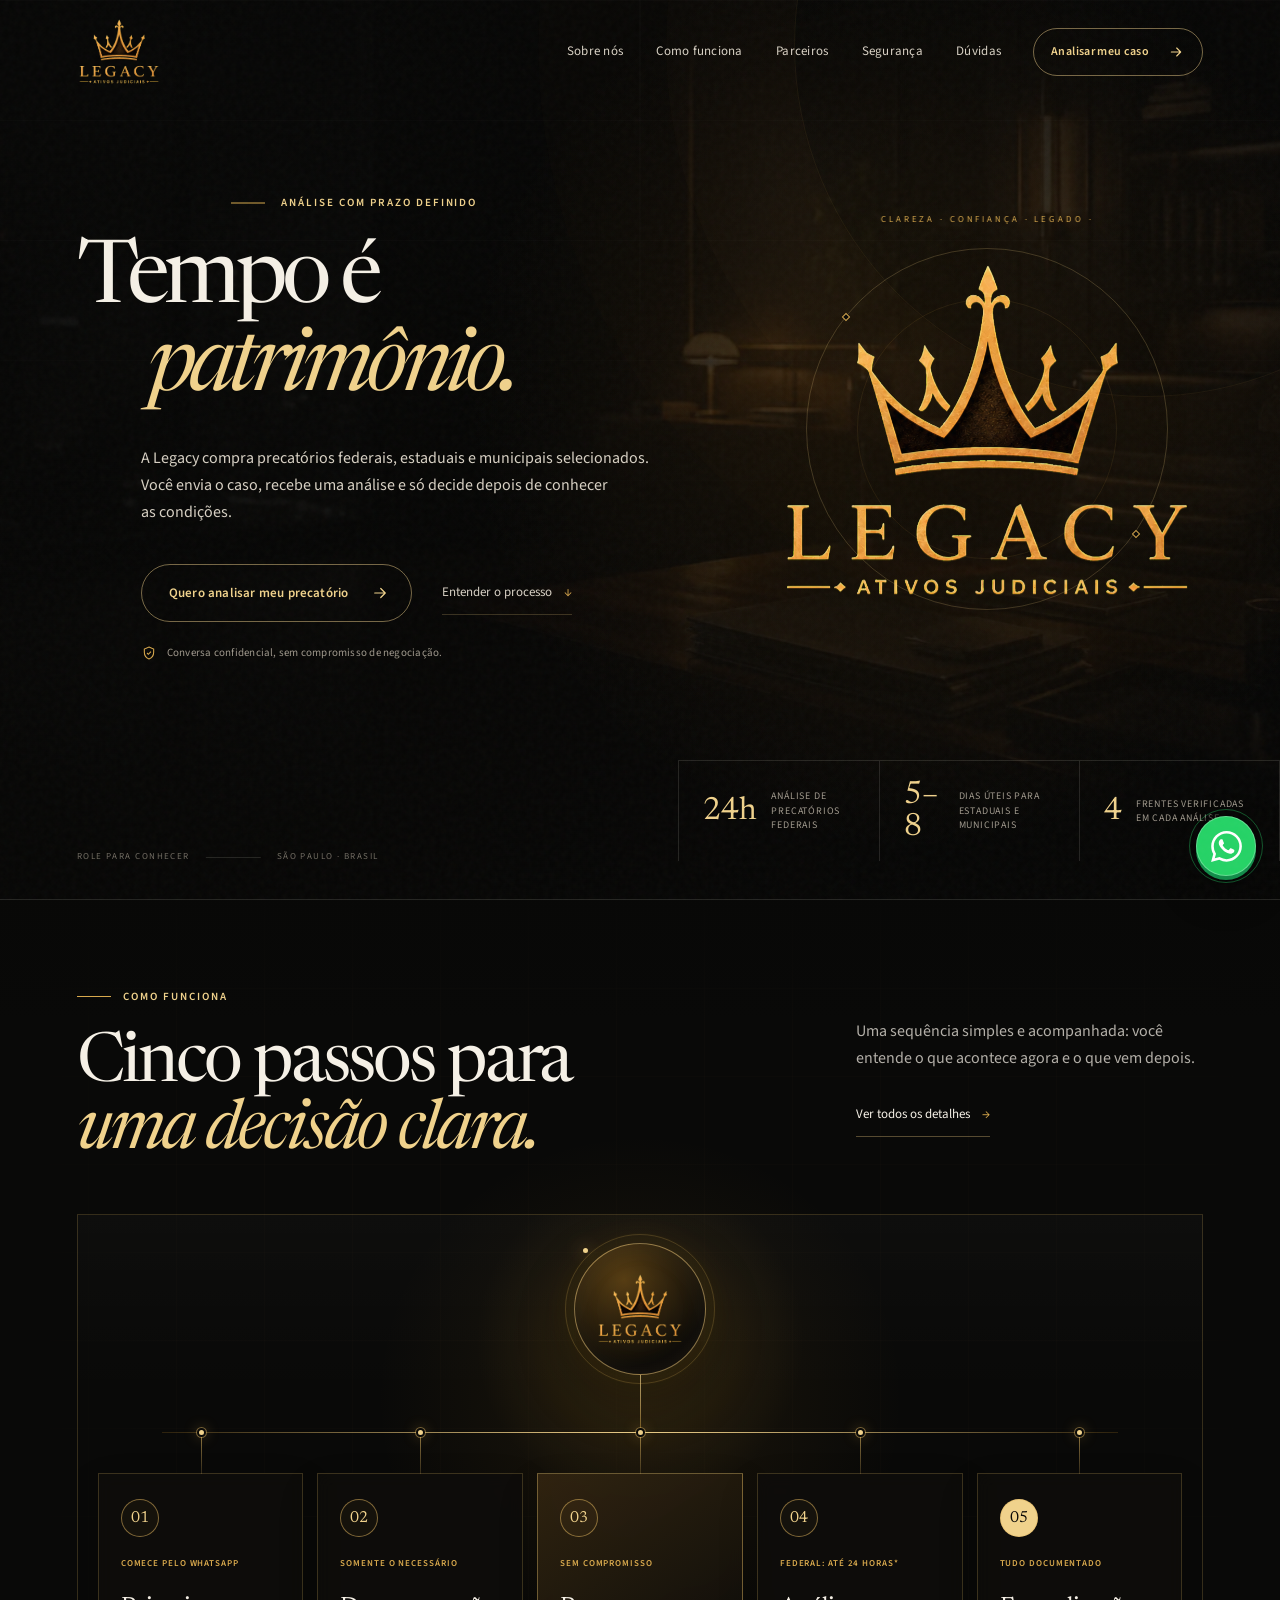
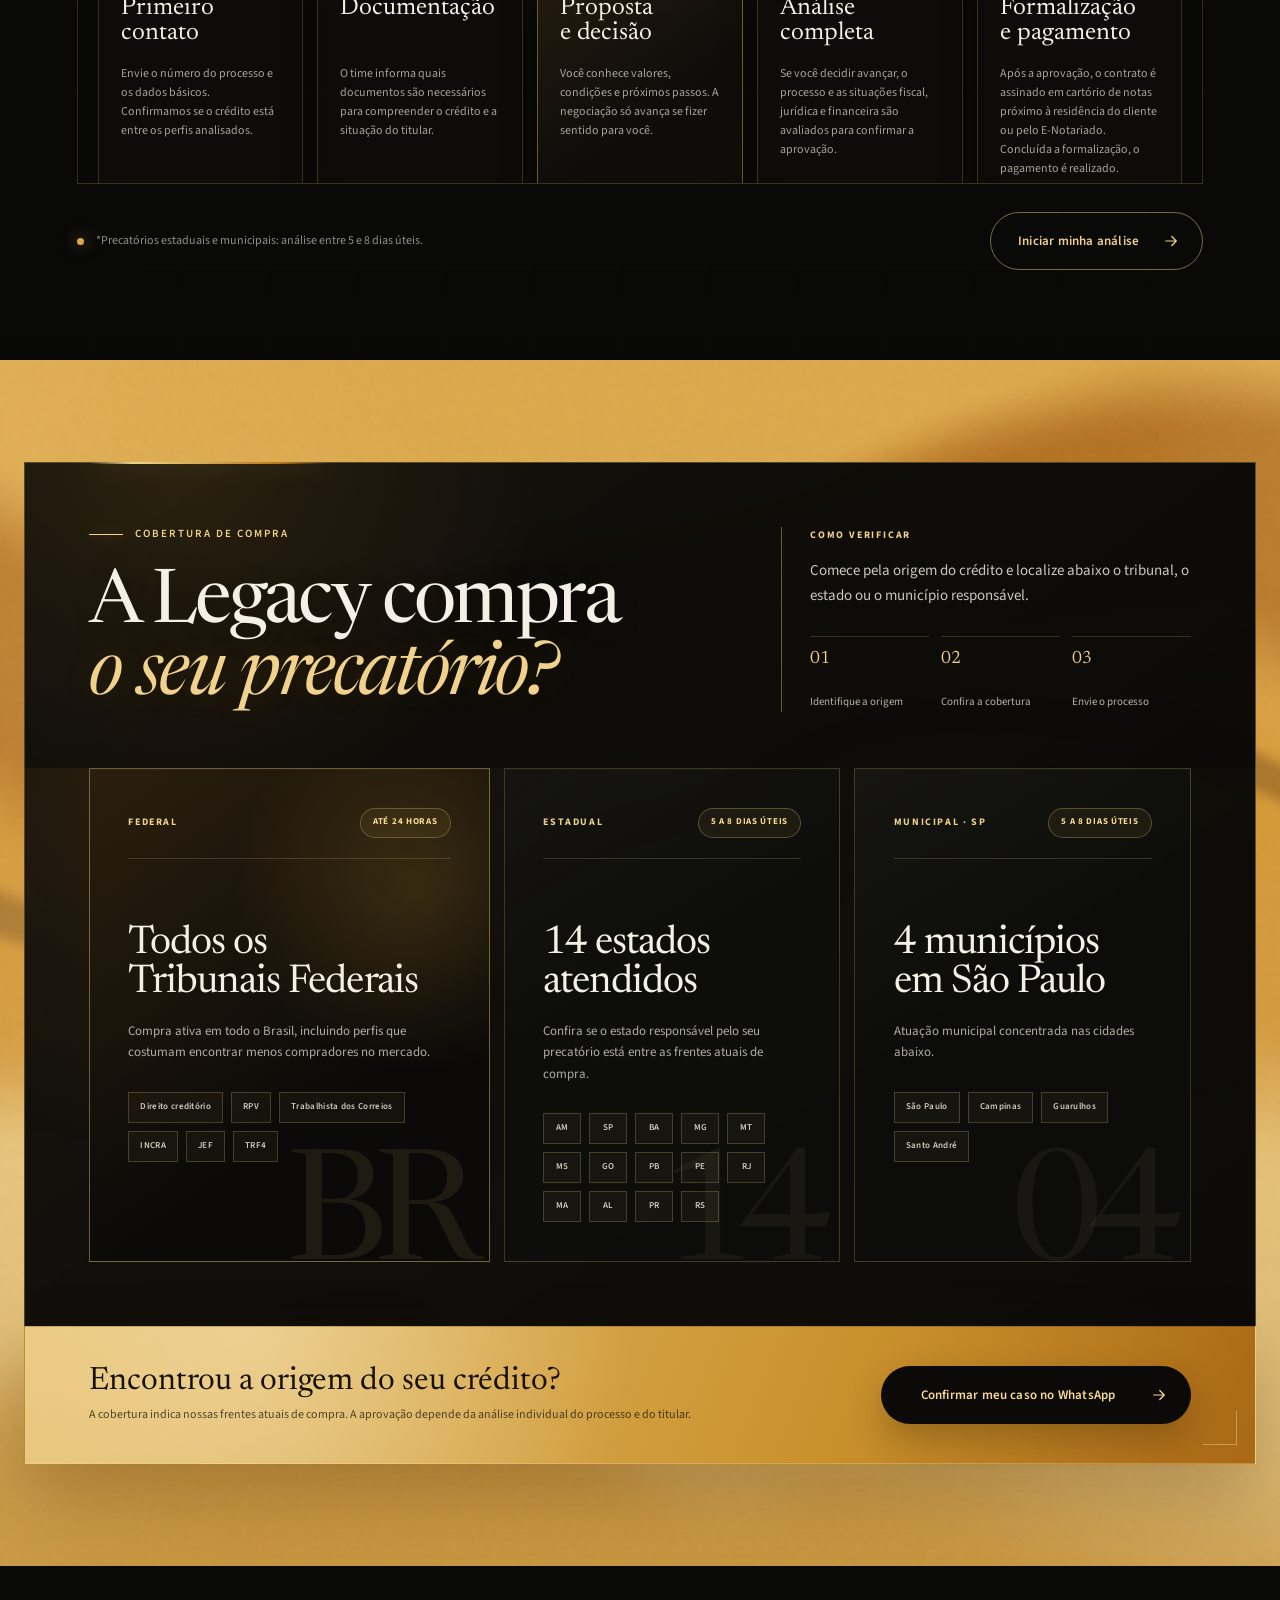
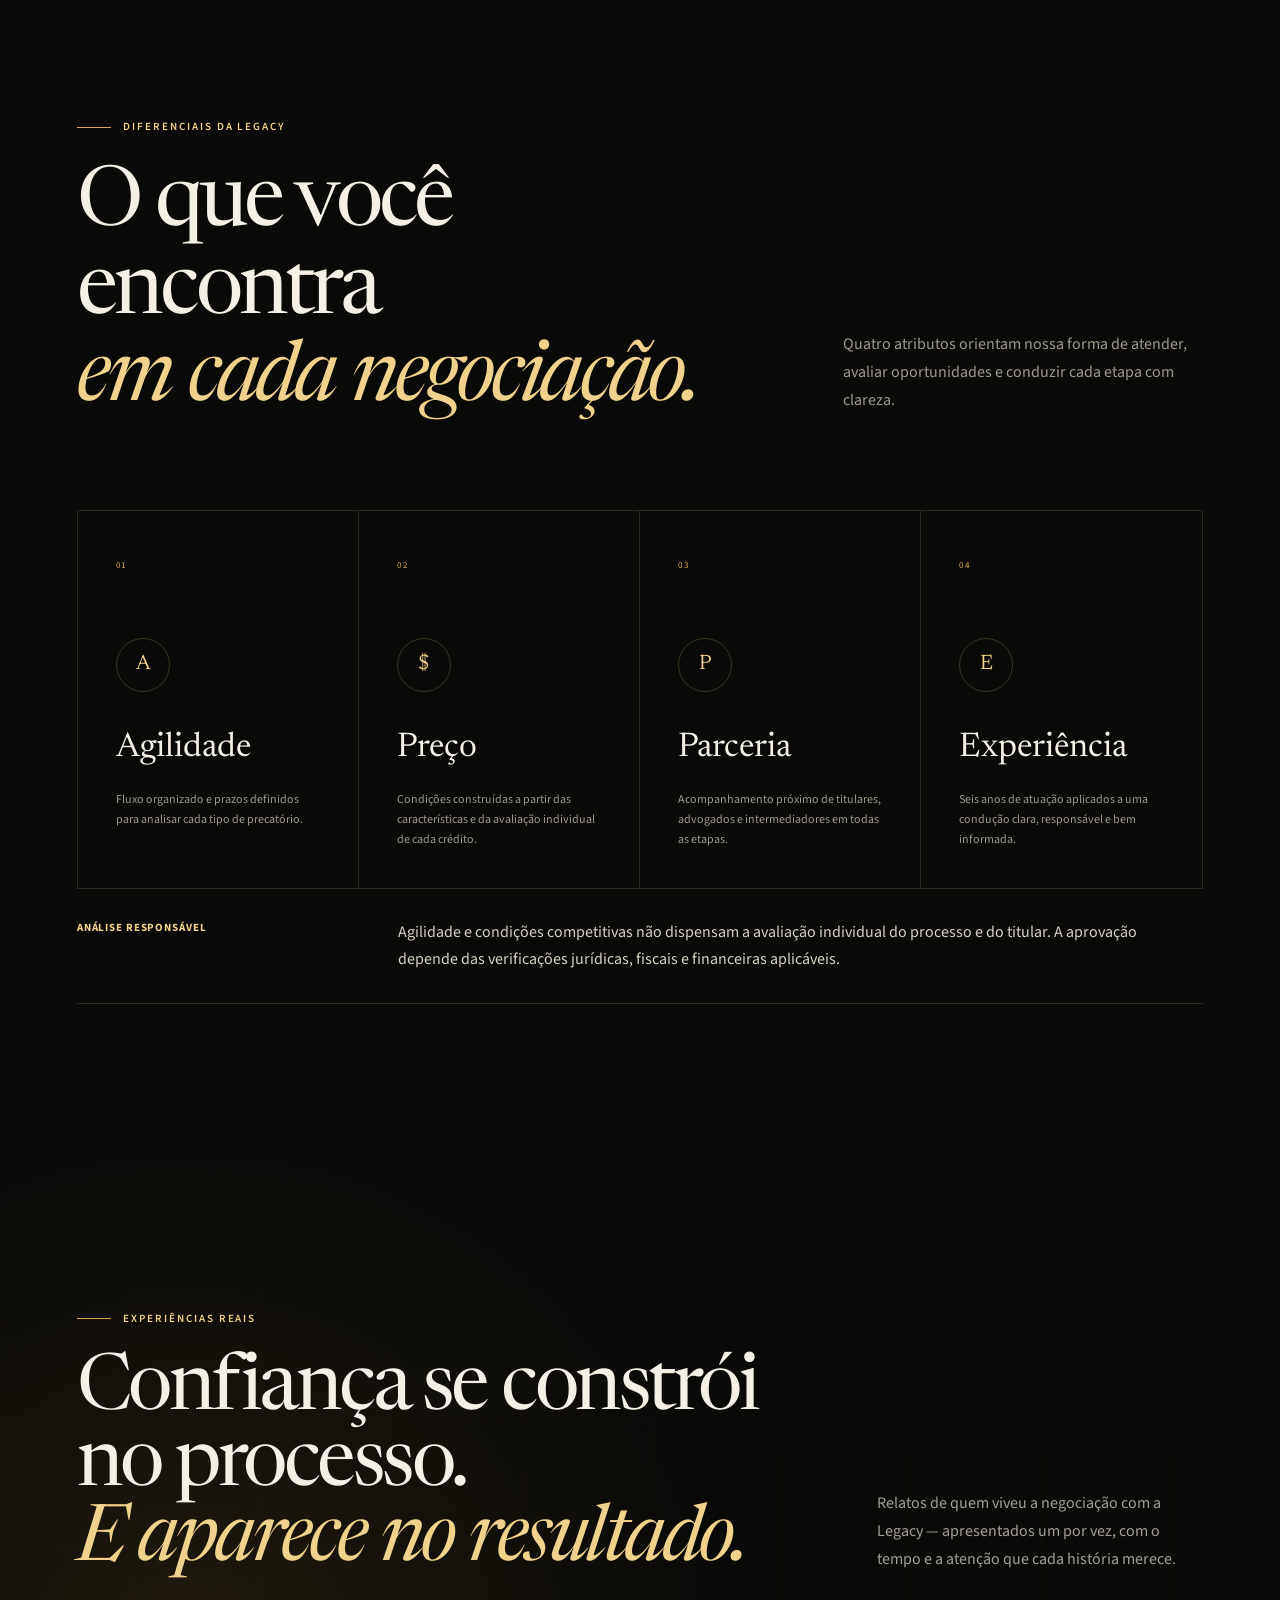
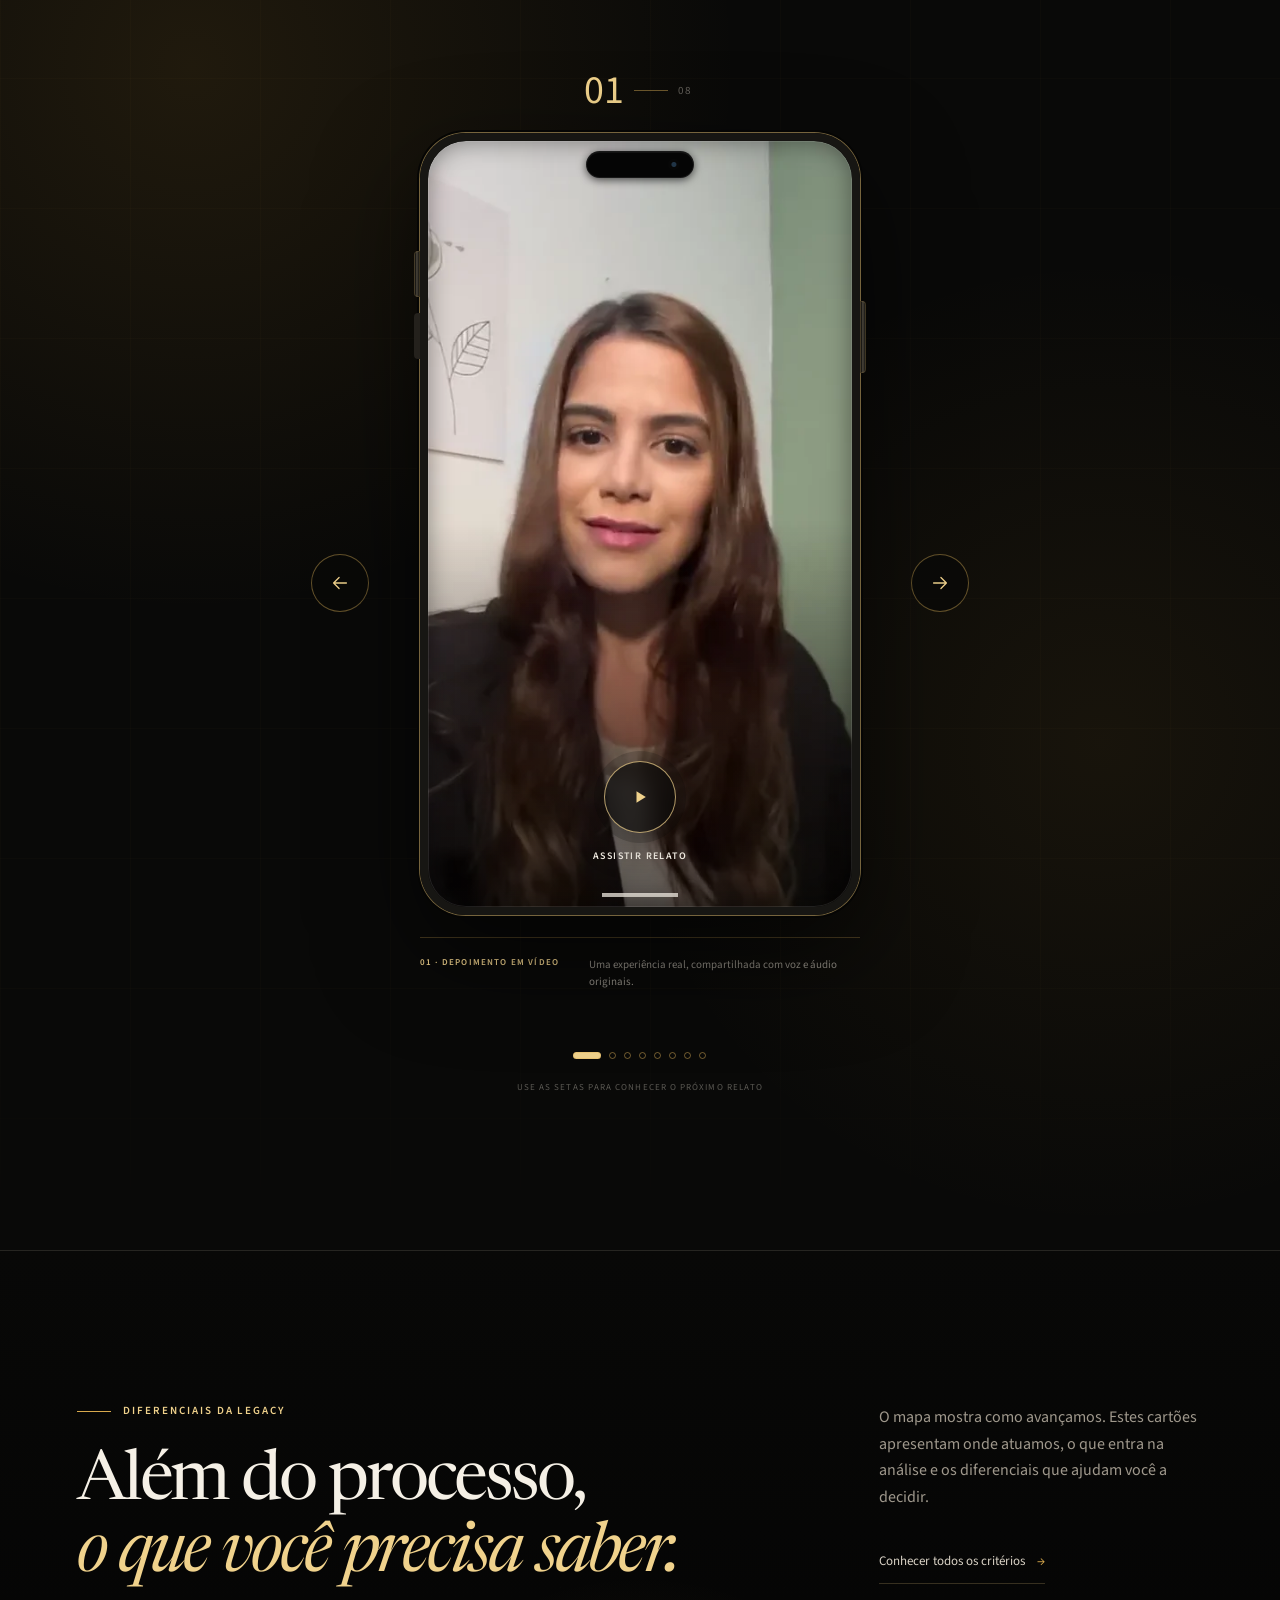
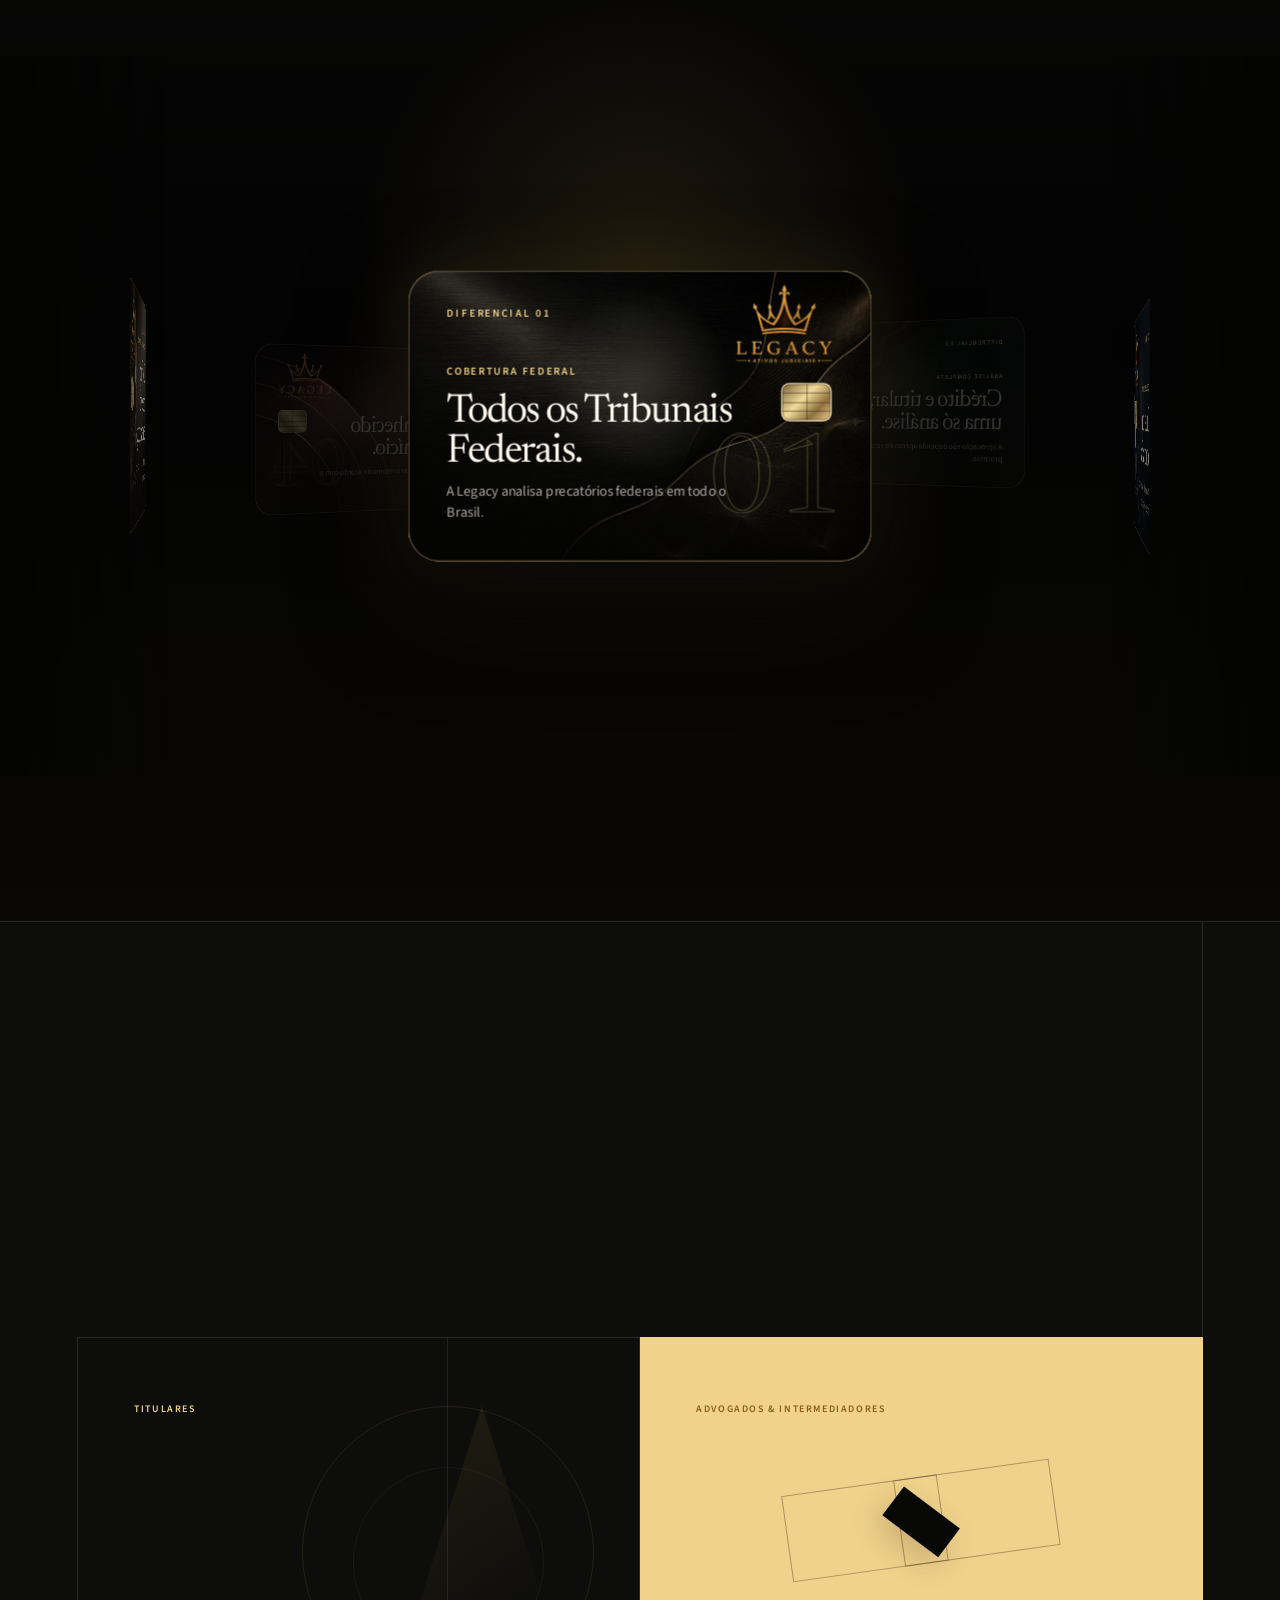
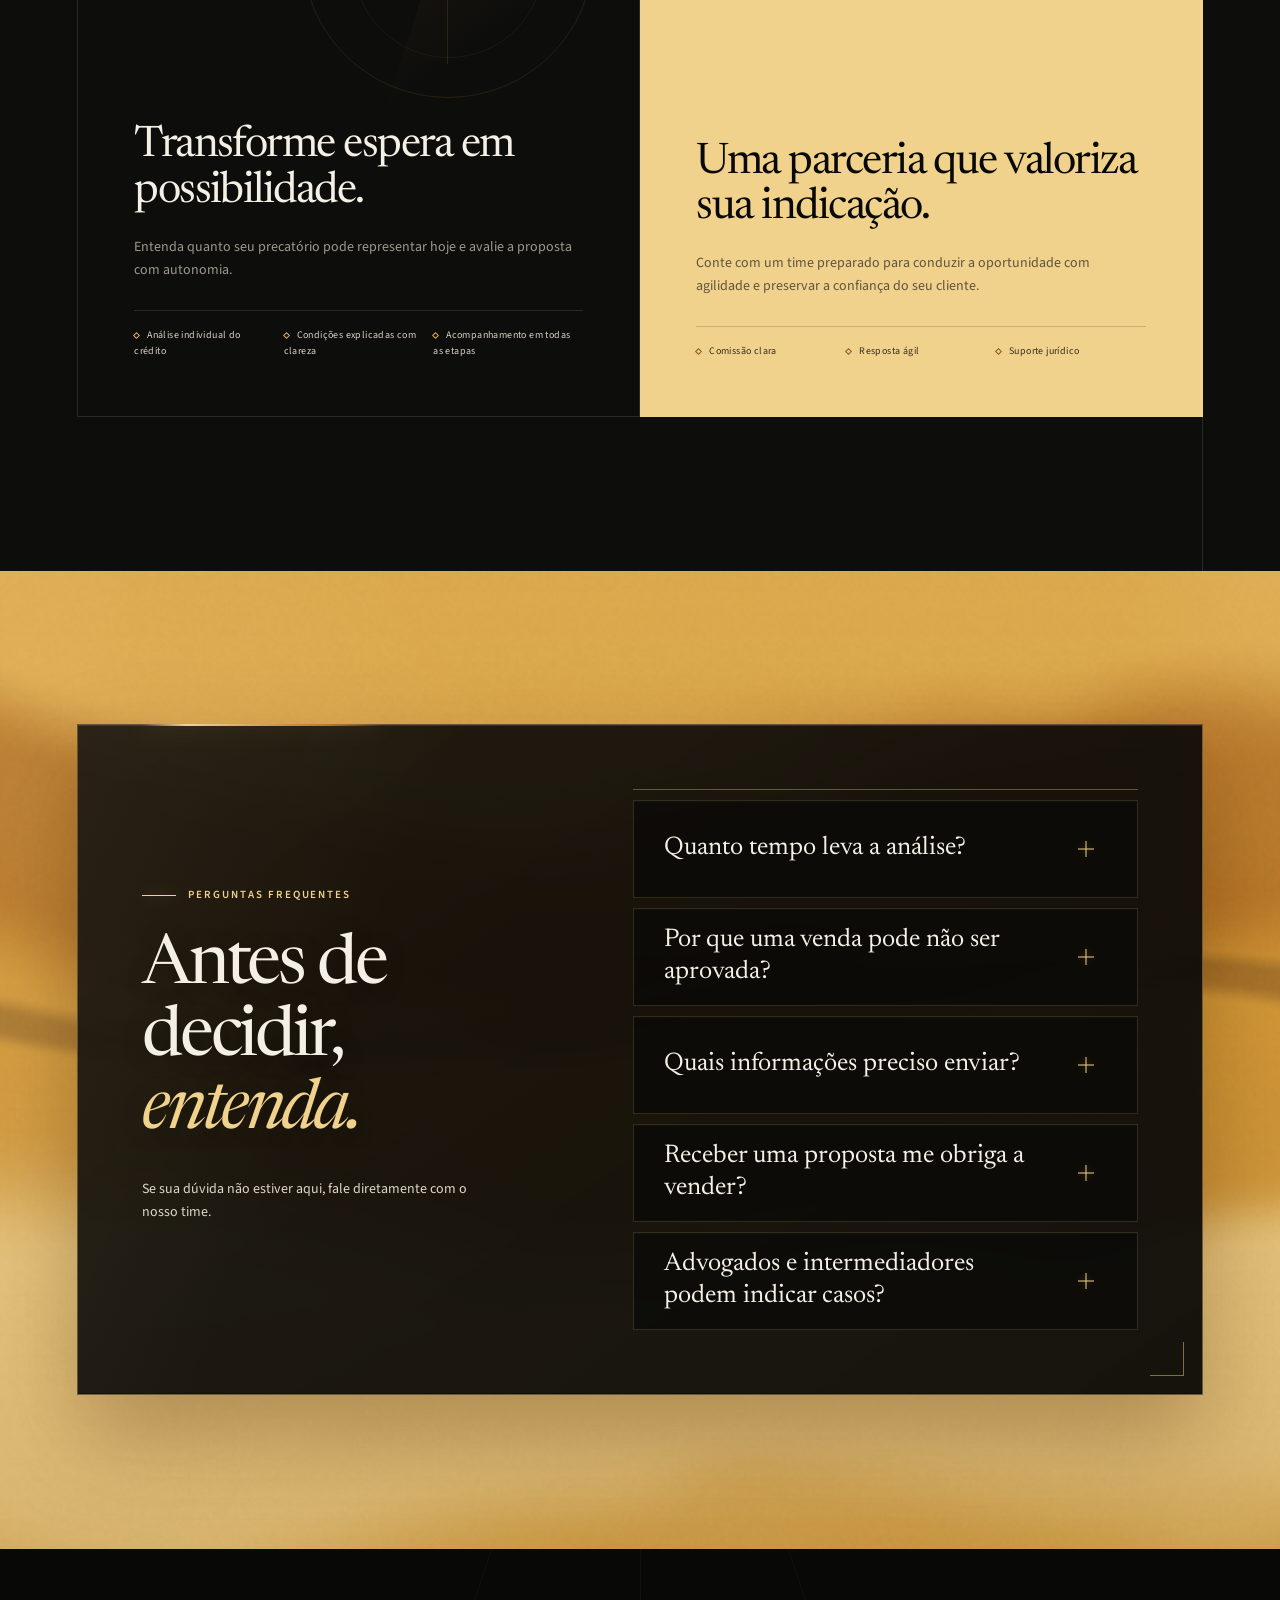
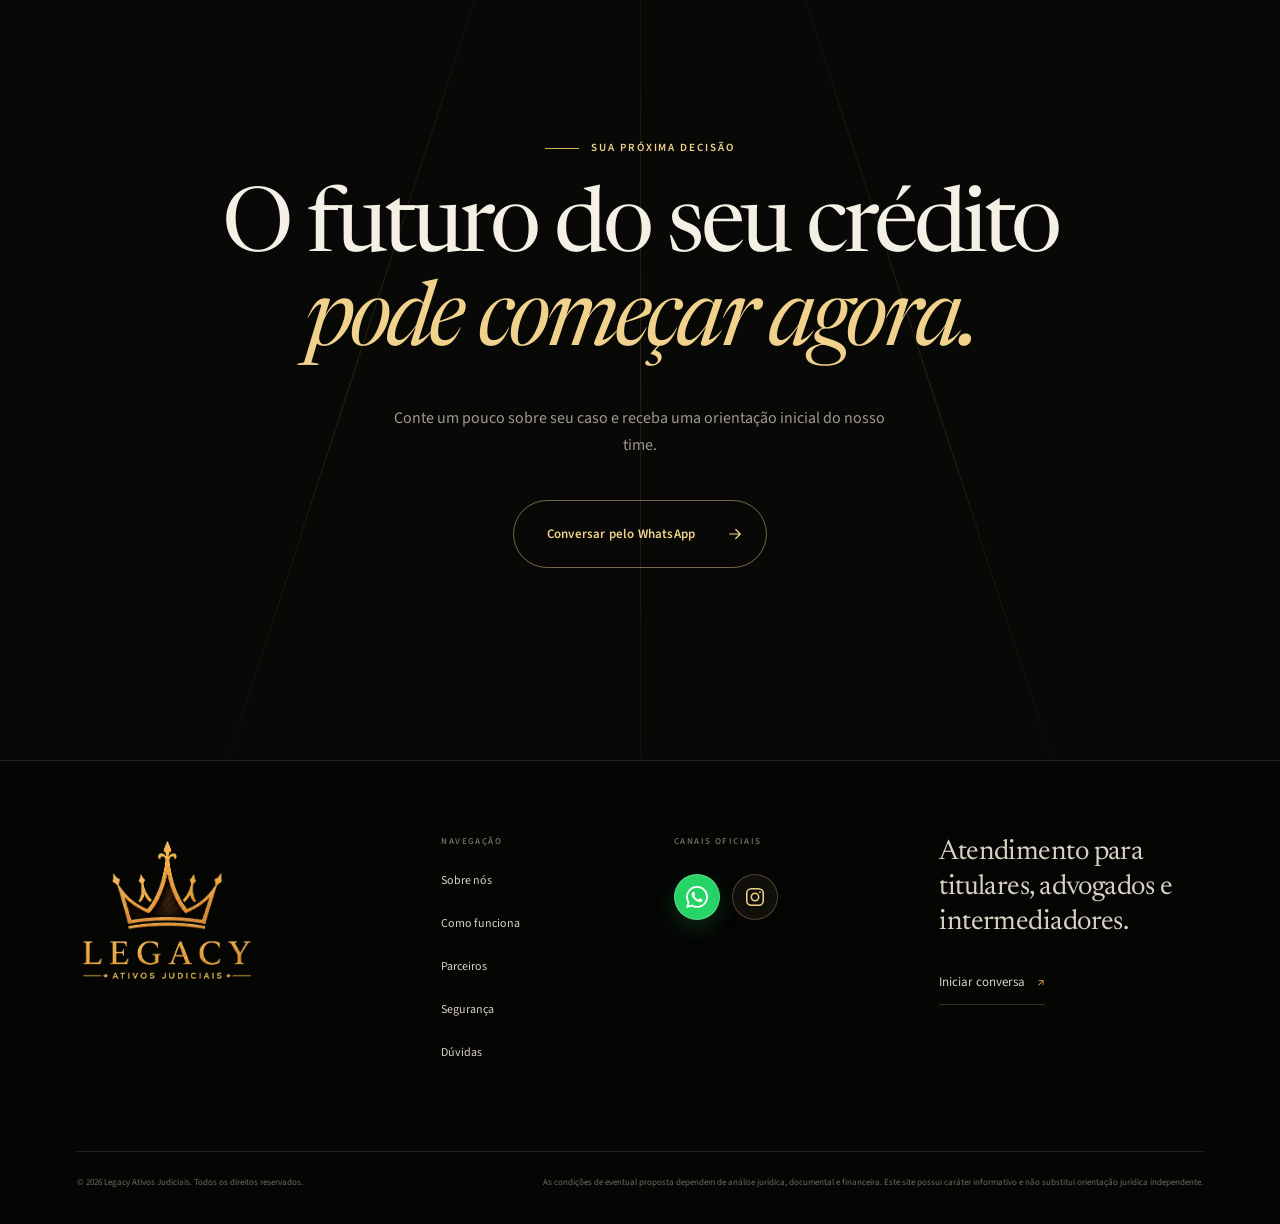
==== index.html @ feeefd88 "Atualiza processo e diferenciais da Legacy" ====
<!DOCTYPE html>
<html lang="pt-BR">
  <head>
    <meta charset="UTF-8">
    <meta name="viewport" content="width=device-width, initial-scale=1, viewport-fit=cover">
    <meta name="theme-color" content="#080807">
    <meta
      name="description"
      content="Legacy Ativos Judiciais — análise e negociação de precatórios com clareza, segurança e acompanhamento próximo."
    >
    <meta property="og:title" content="Legacy Ativos Judiciais">
    <meta
      property="og:description"
      content="Seu direito não precisa ficar parado no tempo. Conheça uma forma clara de analisar e negociar seu precatório."
    >
    <meta property="og:type" content="website">
    <title>Legacy Ativos Judiciais | Antecipação de Precatórios</title>
    <link rel="icon" href="assets/legacy-logo.png" type="image/png">
    <link rel="preconnect" href="https://fonts.googleapis.com">
    <link rel="preconnect" href="https://fonts.gstatic.com" crossorigin>
    <link
      href="https://fonts.googleapis.com/css2?family=Newsreader:opsz,wght@6..72,400;6..72,500&family=Source+Sans+3:wght@400;500;600&display=swap"
      rel="stylesheet"
    >
    <script>document.documentElement.classList.add('js');</script>
    <link rel="stylesheet" href="styles.css?v=contact-icons-6">
  </head>
  <body class="home-page">
    <a class="skip-link" href="#conteudo">Ir para o conteúdo</a>

    <div class="page-progress" aria-hidden="true"><span></span></div>
    <div class="grain" aria-hidden="true"></div>

    <header class="site-header" data-header>
      <div class="header-inner shell">
        <a class="brand" href="#inicio" aria-label="Legacy Ativos Judiciais — início">
          <img src="assets/legacy-logo.png" width="826" height="688" alt="">
        </a>

        <nav class="desktop-nav" aria-label="Navegação principal">
          <a href="sobre.html">Sobre nós</a>
          <a href="como-funciona.html">Como funciona</a>
          <a href="parceiros.html">Parceiros</a>
          <a href="seguranca.html">Segurança</a>
          <a href="duvidas.html">Dúvidas</a>
        </nav>

        <a class="header-cta magnetic" data-magnetic href="https://wa.me/5511948179546?text=Ol%C3%A1%2C%20vim%20pelo%20site%20da%20Legacy%20e%20gostaria%20de%20analisar%20meu%20precat%C3%B3rio." target="_blank" rel="noopener noreferrer">
          Analisar meu caso
          <svg aria-hidden="true" viewBox="0 0 24 24"><path d="M5 12h14M13 6l6 6-6 6" /></svg>
        </a>

        <button class="menu-toggle" type="button" aria-expanded="false" aria-controls="mobile-menu" aria-label="Abrir menu">
          <span></span><span></span>
        </button>
      </div>

      <div class="mobile-menu" id="mobile-menu" inert>
        <nav aria-label="Navegação móvel">
          <a href="sobre.html">Sobre nós</a>
          <a href="como-funciona.html">Como funciona</a>
          <a href="parceiros.html">Parceiros</a>
          <a href="seguranca.html">Segurança</a>
          <a href="duvidas.html">Dúvidas</a>
          <a class="mobile-menu-cta" href="https://wa.me/5511948179546?text=Ol%C3%A1%2C%20vim%20pelo%20site%20da%20Legacy%20e%20gostaria%20de%20analisar%20meu%20precat%C3%B3rio." target="_blank" rel="noopener noreferrer">Falar com um especialista</a>
        </nav>
      </div>
    </header>

    <main id="conteudo">
      <section class="hero" id="inicio" aria-labelledby="hero-title">
        <div class="hero-media" aria-hidden="true"></div>
        <div class="hero-glow" aria-hidden="true"></div>
        <div class="hero-grid shell">
          <div class="hero-copy">
            <p class="eyebrow hero-eyebrow"><span></span> Análise com prazo definido</p>
            <h1 id="hero-title">
              <span class="line"><span>Tempo é</span></span>
              <span class="line accent"><span>patrimônio.</span></span>
            </h1>
            <p class="hero-lead">A Legacy compra precatórios federais, estaduais e municipais selecionados. Você envia o caso, recebe uma análise e só decide depois de conhecer as condições.</p>
            <div class="hero-actions">
              <a class="button button-primary magnetic" data-magnetic href="https://wa.me/5511948179546?text=Ol%C3%A1%2C%20vim%20pelo%20site%20da%20Legacy%20e%20gostaria%20de%20receber%20uma%20an%C3%A1lise%20do%20meu%20precat%C3%B3rio." target="_blank" rel="noopener noreferrer">
                <span>Quero analisar meu precatório</span>
                <svg aria-hidden="true" viewBox="0 0 24 24"><path d="M5 12h14M13 6l6 6-6 6" /></svg>
              </a>
            <a class="text-link" href="#processo">Entender o processo <span aria-hidden="true">↓</span></a>
            </div>
            <p class="hero-note">
              <svg aria-hidden="true" viewBox="0 0 24 24"><path d="M12 3l7 3v5c0 4.4-2.7 8.3-7 10-4.3-1.7-7-5.6-7-10V6l7-3Z" /><path d="m9 12 2 2 4-4" /></svg>
              Conversa confidencial, sem compromisso de negociação.
            </p>
          </div>

          <div class="hero-mark home-depth" data-tilt data-tilt-strength="5" aria-hidden="true">
            <div class="mark-orbit orbit-one"></div>
            <div class="mark-orbit orbit-two"></div>
            <p class="orbit-copy">clareza · confiança · legado ·</p>
            <img class="parallax-layer" data-speed="0.055" src="assets/legacy-logo.png" width="826" height="688" alt="">
          </div>

          <aside class="hero-ledger" aria-label="Prazos e critérios de análise">
            <div><strong>24h</strong><span>análise de<br>precatórios federais</span></div>
            <div><strong>5–8</strong><span>dias úteis para<br>estaduais e municipais</span></div>
            <div><strong>4</strong><span>frentes verificadas<br>em cada análise</span></div>
          </aside>
        </div>

        <div class="hero-footer shell" aria-hidden="true">
          <span>Role para conhecer</span>
          <span class="hero-footer-line"></span>
          <span>São Paulo · Brasil</span>
        </div>
      </section>

      <section class="process-map process-map-v2 section" id="processo" aria-labelledby="process-map-title">
        <div class="shell process-map-heading">
          <div>
            <p class="eyebrow reveal"><span></span> Como funciona</p>
            <h2 id="process-map-title" class="reveal">Cinco passos para<br><em>uma decisão clara.</em></h2>
          </div>
          <div class="process-map-intro reveal">
            <p>Uma sequência simples e acompanhada: você entende o que acontece agora e o que vem depois.</p>
            <a class="text-link" href="como-funciona.html">Ver todos os detalhes <span aria-hidden="true">→</span></a>
          </div>
        </div>

        <div class="shell process-map-canvas" data-process-map>
          <div class="process-map-core" aria-hidden="true">
            <span class="process-core-ring"></span>
            <img src="assets/legacy-logo.png" width="826" height="688" alt="">
          </div>

          <div class="process-map-axis" aria-hidden="true"><span class="process-map-stem"></span><span class="process-map-rail"></span></div>

          <ol class="process-map-nodes" aria-label="Etapas da análise e negociação">
          <li class="process-map-node process-map-node-1" style="--node-order: 1">
            <span class="process-node-index">01</span>
            <div><small>Comece pelo WhatsApp</small><h3>Primeiro contato</h3><p>Envie o número do processo e os dados básicos. Confirmamos se o crédito está entre os perfis analisados.</p></div>
          </li>

          <li class="process-map-node process-map-node-2" style="--node-order: 2">
            <span class="process-node-index">02</span>
            <div><small>Somente o necessário</small><h3>Documentação</h3><p>O time informa quais documentos são necessários para compreender o crédito e a situação do titular.</p></div>
          </li>

          <li class="process-map-node process-map-node-3" style="--node-order: 3">
            <span class="process-node-index">03</span>
            <div><small>Sem compromisso</small><h3>Proposta e decisão</h3><p>Você conhece valores, condições e próximos passos. A negociação só avança se fizer sentido para você.</p></div>
          </li>

          <li class="process-map-node process-map-node-4" style="--node-order: 4">
            <span class="process-node-index">04</span>
            <div><small>Federal: até 24 horas*</small><h3>Análise completa</h3><p>Se você decidir avançar, o processo e as situações fiscal, jurídica e financeira são avaliados para confirmar a aprovação.</p></div>
          </li>

          <li class="process-map-node process-map-node-5" style="--node-order: 5">
            <span class="process-node-index">05</span>
            <div><small>Tudo documentado</small><h3>Formalização e pagamento</h3><p>Após a aprovação, o contrato é assinado em cartório de notas próximo à residência do cliente ou pelo E-Notariado. Concluída a formalização, o pagamento é realizado.</p></div>
          </li>
          </ol>
        </div>

        <div class="shell process-map-footer reveal">
          <p><span></span> *Precatórios estaduais e municipais: análise entre 5 e 8 dias úteis.</p>
          <a class="button button-primary" href="https://wa.me/5511948179546?text=Ol%C3%A1%2C%20vim%20pelo%20site%20da%20Legacy%20e%20gostaria%20de%20iniciar%20uma%20an%C3%A1lise." target="_blank" rel="noopener noreferrer"><span>Iniciar minha análise</span></a>
        </div>
      </section>

      <section class="purchase-scope section-light section" id="o-que-compramos" aria-labelledby="purchase-title">
        <div class="shell purchase-heading">
          <div>
            <p class="eyebrow reveal"><span></span> Cobertura de compra</p>
            <h2 id="purchase-title" class="reveal">A Legacy compra<br><em>o seu precatório?</em></h2>
          </div>
          <div class="purchase-guide reveal">
            <span>Como verificar</span>
            <p>Comece pela origem do crédito e localize abaixo o tribunal, o estado ou o município responsável.</p>
            <ol><li><b>01</b> Identifique a origem</li><li><b>02</b> Confira a cobertura</li><li><b>03</b> Envie o processo</li></ol>
          </div>
        </div>

        <div class="shell purchase-grid">
          <article class="purchase-card purchase-card-featured reveal" data-scope-mark="BR">
            <div class="purchase-card-top"><span>Federal</span><strong>Até 24 horas</strong></div>
            <h3>Todos os Tribunais Federais</h3>
            <p>Compra ativa em todo o Brasil, incluindo perfis que costumam encontrar menos compradores no mercado.</p>
            <ul class="purchase-tags" aria-label="Créditos federais comprados">
              <li>Direito creditório</li><li>RPV</li><li>Trabalhista dos Correios</li><li>INCRA</li><li>JEF</li><li>TRF4</li>
            </ul>
          </article>

          <article class="purchase-card reveal" data-scope-mark="14">
            <div class="purchase-card-top"><span>Estadual</span><strong>5 a 8 dias úteis</strong></div>
            <h3>14 estados atendidos</h3>
            <p>Confira se o estado responsável pelo seu precatório está entre as frentes atuais de compra.</p>
            <ul class="purchase-regions" aria-label="Estados atendidos">
              <li>AM</li><li>SP</li><li>BA</li><li>MG</li><li>MT</li><li>MS</li><li>GO</li><li>PB</li><li>PE</li><li>RJ</li><li>MA</li><li>AL</li><li>PR</li><li>RS</li>
            </ul>
          </article>

          <article class="purchase-card reveal" data-scope-mark="04">
            <div class="purchase-card-top"><span>Municipal · SP</span><strong>5 a 8 dias úteis</strong></div>
            <h3>4 municípios em São Paulo</h3>
            <p>Atuação municipal concentrada nas cidades abaixo.</p>
            <ul class="purchase-cities">
              <li>São Paulo</li><li>Campinas</li><li>Guarulhos</li><li>Santo André</li>
            </ul>
          </article>
        </div>

        <div class="shell purchase-action reveal">
          <div><strong>Encontrou a origem do seu crédito?</strong><p>A cobertura indica nossas frentes atuais de compra. A aprovação depende da análise individual do processo e do titular.</p></div>
          <a class="button button-primary" href="https://wa.me/5511948179546?text=Ol%C3%A1%2C%20quero%20confirmar%20se%20a%20Legacy%20compra%20o%20meu%20precat%C3%B3rio." target="_blank" rel="noopener noreferrer"><span>Confirmar meu caso no WhatsApp</span></a>
        </div>
      </section>

      <section class="approval-section section" aria-labelledby="approval-title">
        <div class="shell approval-heading">
          <div>
            <p class="eyebrow reveal"><span></span> Diferenciais da Legacy</p>
            <h2 id="approval-title" class="reveal">O que você encontra<br><em>em cada negociação.</em></h2>
          </div>
          <p class="reveal">Quatro atributos orientam nossa forma de atender, avaliar oportunidades e conduzir cada etapa com clareza.</p>
        </div>

        <div class="shell approval-grid">
          <article class="approval-card reveal"><span>01</span><div class="approval-icon" aria-hidden="true">A</div><h3>Agilidade</h3><p>Fluxo organizado e prazos definidos para analisar cada tipo de precatório.</p></article>
          <article class="approval-card reveal"><span>02</span><div class="approval-icon" aria-hidden="true">$</div><h3>Preço</h3><p>Condições construídas a partir das características e da avaliação individual de cada crédito.</p></article>
          <article class="approval-card reveal"><span>03</span><div class="approval-icon" aria-hidden="true">P</div><h3>Parceria</h3><p>Acompanhamento próximo de titulares, advogados e intermediadores em todas as etapas.</p></article>
          <article class="approval-card reveal"><span>04</span><div class="approval-icon" aria-hidden="true">E</div><h3>Experiência</h3><p>Seis anos de atuação aplicados a uma condução clara, responsável e bem informada.</p></article>
        </div>

        <div class="shell approval-note reveal">
          <strong>Análise responsável</strong>
          <p>Agilidade e condições competitivas não dispensam a avaliação individual do processo e do titular. A aprovação depende das verificações jurídicas, fiscais e financeiras aplicáveis.</p>
        </div>
      </section>

      <section class="social-proof section" id="depoimentos" aria-labelledby="social-proof-title">
        <div class="shell social-proof-heading">
          <div>
            <p class="eyebrow reveal"><span></span> Experiências reais</p>
            <h2 id="social-proof-title" class="reveal">Confiança se constrói no processo.<br><em>E aparece no resultado.</em></h2>
          </div>
          <p class="reveal">Relatos de quem viveu a negociação com a Legacy — apresentados um por vez, com o tempo e a atenção que cada história merece.</p>
        </div>

        <div class="shell proof-carousel reveal" data-proof-carousel tabindex="0" aria-label="Galeria de experiências reais">
          <div class="proof-carousel-rail" aria-hidden="true">
            <span class="proof-current" data-proof-current>01</span>
            <span class="proof-divider"></span>
            <span class="proof-total" data-proof-total>08</span>
          </div>

          <button class="proof-arrow proof-arrow-prev" type="button" data-proof-prev aria-label="Ver prova anterior">
            <svg viewBox="0 0 24 24" aria-hidden="true"><path d="M19 12H5M11 6l-6 6 6 6"/></svg>
          </button>

          <div class="proof-viewport">
            <div class="proof-phone-frame" aria-hidden="true">
              <span class="proof-phone-island"></span>
              <i class="proof-phone-volume"></i>
              <i class="proof-phone-power"></i>
            </div>
            <article class="proof-slide is-active" data-proof-slide aria-hidden="false">
              <div class="proof-media testimonial-video-frame">
                <video data-testimonial-video playsinline preload="metadata" poster="assets/legacy-depoimento-02.webp" aria-label="Depoimento em vídeo de cliente da Legacy">
                  <source src="assets/legacy-depoimento-02.mp4" type="video/mp4">
                  Seu navegador não oferece suporte à reprodução de vídeo.
                </video>
                <button class="testimonial-play" type="button" data-video-play aria-label="Reproduzir depoimento">
                  <span aria-hidden="true"><svg viewBox="0 0 24 24"><path d="m9 7 8 5-8 5Z"/></svg></span>
                  <small>Assistir relato</small>
                </button>
              </div>
              <div class="proof-caption"><span>01 · Depoimento em vídeo</span><p>Uma experiência real, compartilhada com voz e áudio originais.</p></div>
            </article>

            <article class="proof-slide" data-proof-slide aria-hidden="true" inert>
              <div class="proof-media testimonial-video-frame">
                <video data-testimonial-video playsinline preload="metadata" poster="assets/legacy-depoimento-01.webp" aria-label="Depoimento em vídeo de cliente da Legacy">
                  <source src="assets/legacy-depoimento-01.mp4" type="video/mp4">
                  Seu navegador não oferece suporte à reprodução de vídeo.
                </video>
                <button class="testimonial-play" type="button" data-video-play aria-label="Reproduzir depoimento">
                  <span aria-hidden="true"><svg viewBox="0 0 24 24"><path d="m9 7 8 5-8 5Z"/></svg></span>
                  <small>Assistir relato</small>
                </button>
              </div>
              <div class="proof-caption"><span>02 · Depoimento em vídeo</span><p>Um relato espontâneo sobre o atendimento e a negociação.</p></div>
            </article>

            <article class="proof-slide" data-proof-slide aria-hidden="true" inert>
              <figure class="proof-media proof-image-frame">
                <img src="assets/legacy-prova-social-01.jpg" alt="Comprovante de transferência de comissão para parceiro, com dados pessoais preservados" loading="lazy">
              </figure>
              <div class="proof-caption"><span>03 · Comissão paga</span><p>Registro de transferência concluída para um parceiro Legacy.</p></div>
            </article>

            <article class="proof-slide" data-proof-slide aria-hidden="true" inert>
              <figure class="proof-media proof-image-frame">
                <img src="assets/legacy-prova-social-02.jpg" alt="Conversa com confirmação de pagamento ao cliente e da comissão, com dados pessoais preservados" loading="lazy">
              </figure>
              <div class="proof-caption"><span>04 · Cessão concluída</span><p>Confirmação de pagamento ao cliente e de comissão ao parceiro.</p></div>
            </article>

            <article class="proof-slide" data-proof-slide aria-hidden="true" inert>
              <figure class="proof-media proof-image-frame">
                <img src="assets/legacy-prova-social-03.jpg" alt="Comprovantes de pagamentos de cessão finalizada, com dados pessoais preservados" loading="lazy">
              </figure>
              <div class="proof-caption"><span>05 · Operação finalizada</span><p>Pagamentos registrados em mais uma cessão acompanhada pela Legacy.</p></div>
            </article>

            <article class="proof-slide" data-proof-slide aria-hidden="true" inert>
              <figure class="proof-media proof-image-frame">
                <img src="assets/legacy-prova-social-04.jpg" alt="Conversa com confirmação de recebimento do pagamento, com dados pessoais preservados" loading="lazy">
              </figure>
              <div class="proof-caption"><span>06 · Recebimento confirmado</span><p>A confirmação que encerra uma negociação conduzida até o fim.</p></div>
            </article>

            <article class="proof-slide" data-proof-slide aria-hidden="true" inert>
              <figure class="proof-media proof-image-frame">
                <img src="assets/legacy-prova-social-05.jpg" alt="Conversa com confirmação de pagamentos e continuidade da parceria, com dados pessoais preservados" loading="lazy">
              </figure>
              <div class="proof-caption"><span>07 · Parceria contínua</span><p>Pagamentos confirmados e uma relação de confiança que permanece.</p></div>
            </article>

            <article class="proof-slide" data-proof-slide aria-hidden="true" inert>
              <figure class="proof-media proof-image-frame">
                <img src="assets/legacy-prova-social-06.jpg" alt="Comprovantes enviados para confirmação de clientes e parceiro, com dados pessoais preservados" loading="lazy">
              </figure>
              <div class="proof-caption"><span>08 · Pagamentos acompanhados</span><p>Cliente, advogado e parceiro acompanhados em cada confirmação.</p></div>
            </article>
          </div>

          <button class="proof-arrow proof-arrow-next" type="button" data-proof-next aria-label="Ver próxima prova">
            <svg viewBox="0 0 24 24" aria-hidden="true"><path d="M5 12h14M13 6l6 6-6 6"/></svg>
          </button>

          <div class="proof-dots" data-proof-dots aria-label="Selecionar prova social"></div>
          <p class="proof-hint">Use as setas para conhecer o próximo relato</p>
        </div>
      </section>

      <section class="value-journey section" aria-labelledby="value-journey-title" data-value-carousel>
        <div class="shell value-journey-heading">
          <div>
            <p class="eyebrow reveal"><span></span> Diferenciais da Legacy</p>
            <h2 id="value-journey-title" class="reveal">Além do processo,<br><em>o que você precisa saber.</em></h2>
          </div>
          <div class="value-journey-intro reveal">
            <p>O mapa mostra como avançamos. Estes cartões apresentam onde atuamos, o que entra na análise e os diferenciais que ajudam você a decidir.</p>
            <a class="text-link" href="como-funciona.html">Conhecer todos os critérios <span aria-hidden="true">→</span></a>
          </div>
        </div>

        <section class="value-carousel" data-value-viewport tabindex="0" aria-roledescription="carrossel" aria-label="Diferenciais da Legacy">
          <div class="value-cylinder" data-value-cylinder>
            <article class="value-card" data-value-card data-card-title="Atuação federal">
              <div class="value-card-volume">
                <i class="value-card-slice slice-1" aria-hidden="true"></i><i class="value-card-slice slice-2" aria-hidden="true"></i><i class="value-card-slice slice-3" aria-hidden="true"></i><i class="value-card-slice slice-4" aria-hidden="true"></i>
                <div class="value-card-face value-card-front" style="--card-image: url('assets/legacy-card-black.webp')">
                  <div class="value-card-shine" aria-hidden="true"></div>
                  <span class="value-card-kicker">Diferencial 01</span>
                  <img class="value-card-logo" src="assets/legacy-logo.png" width="826" height="688" alt="">
                  <span class="value-card-chip" aria-hidden="true"><i></i><i></i></span>
                  <div class="value-card-copy"><small>Cobertura federal</small><h3>Todos os Tribunais<br>Federais.</h3><p>A Legacy analisa precatórios federais em todo o Brasil.</p></div>
                  <span class="value-card-mark" aria-hidden="true">01</span>
                </div>
                <div class="value-card-face value-card-back">
                  <span class="value-card-stripe" aria-hidden="true"></span>
                  <div class="value-card-backcopy"><small>Perfis especiais</small><strong>RPV, JEF, INCRA, direito creditório e trabalhistas dos Correios.</strong><p>Ativos que nem sempre encontram compradores com facilidade também podem entrar na nossa avaliação.</p></div>
                  <span class="value-card-code">LEGACY / 01 · FEDERAL</span>
                </div>
              </div>
            </article>

            <article class="value-card" data-value-card data-card-title="Estados e municípios">
              <div class="value-card-volume">
                <i class="value-card-slice slice-1" aria-hidden="true"></i><i class="value-card-slice slice-2" aria-hidden="true"></i><i class="value-card-slice slice-3" aria-hidden="true"></i><i class="value-card-slice slice-4" aria-hidden="true"></i>
                <div class="value-card-face value-card-front" style="--card-image: url('assets/legacy-card-blue.webp')">
                  <div class="value-card-shine" aria-hidden="true"></div>
                  <span class="value-card-kicker">Diferencial 02</span>
                  <img class="value-card-logo" src="assets/legacy-logo.png" width="826" height="688" alt="">
                  <span class="value-card-chip" aria-hidden="true"><i></i><i></i></span>
                  <div class="value-card-copy"><small>Cobertura selecionada</small><h3>Praças com<br>compra ativa.</h3><p>Atuação em estados e municípios definidos, conforme o perfil de cada crédito.</p></div>
                  <span class="value-card-mark" aria-hidden="true">02</span>
                </div>
                <div class="value-card-face value-card-back">
                  <span class="value-card-stripe" aria-hidden="true"></span>
                  <div class="value-card-backcopy"><small>Atuação municipal e estadual</small><strong>São Paulo, Campinas, Guarulhos, Santo André e estados selecionados.</strong><p>Consulte nosso time para confirmar se a origem do seu precatório está entre as frentes atuais de compra.</p></div>
                  <span class="value-card-code">LEGACY / 02 · COBERTURA</span>
                </div>
              </div>
            </article>

            <article class="value-card" data-value-card data-card-title="Análise em quatro frentes">
              <div class="value-card-volume">
                <i class="value-card-slice slice-1" aria-hidden="true"></i><i class="value-card-slice slice-2" aria-hidden="true"></i><i class="value-card-slice slice-3" aria-hidden="true"></i><i class="value-card-slice slice-4" aria-hidden="true"></i>
                <div class="value-card-face value-card-front" style="--card-image: url('assets/legacy-card-emerald.webp')">
                  <div class="value-card-shine" aria-hidden="true"></div>
                  <span class="value-card-kicker">Diferencial 03</span>
                  <img class="value-card-logo" src="assets/legacy-logo.png" width="826" height="688" alt="">
                  <span class="value-card-chip" aria-hidden="true"><i></i><i></i></span>
                  <div class="value-card-copy"><small>Análise completa</small><h3>Crédito e titular,<br>uma só análise.</h3><p>A aprovação não depende apenas do valor ou do processo.</p></div>
                  <span class="value-card-mark" aria-hidden="true">03</span>
                </div>
                <div class="value-card-face value-card-back">
                  <span class="value-card-stripe" aria-hidden="true"></span>
                  <div class="value-card-backcopy"><small>Critérios de aprovação</small><strong>Fiscal, jurídica, financeira e processual.</strong><p>Dívidas tributárias, processos, Serasa e as condições do precatório são avaliados em conjunto.</p></div>
                  <span class="value-card-code">LEGACY / 03 · CRITÉRIOS</span>
                </div>
              </div>
            </article>

            <article class="value-card" data-value-card data-card-title="Prazos definidos">
              <div class="value-card-volume">
                <i class="value-card-slice slice-1" aria-hidden="true"></i><i class="value-card-slice slice-2" aria-hidden="true"></i><i class="value-card-slice slice-3" aria-hidden="true"></i><i class="value-card-slice slice-4" aria-hidden="true"></i>
                <div class="value-card-face value-card-front" style="--card-image: url('assets/legacy-card-burgundy.webp')">
                  <div class="value-card-shine" aria-hidden="true"></div>
                  <span class="value-card-kicker">Diferencial 04</span>
                  <img class="value-card-logo" src="assets/legacy-logo.png" width="826" height="688" alt="">
                  <span class="value-card-chip" aria-hidden="true"><i></i><i></i></span>
                  <div class="value-card-copy"><small>Previsibilidade</small><h3>Prazo conhecido<br>desde o início.</h3><p>Você sabe quando esperar o retorno de acordo com a origem do precatório.</p></div>
                  <span class="value-card-mark" aria-hidden="true">04</span>
                </div>
                <div class="value-card-face value-card-back">
                  <span class="value-card-stripe" aria-hidden="true"></span>
                  <div class="value-card-backcopy"><small>Prazo de análise</small><strong>Federais em até 24 horas. Estaduais e municipais entre 5 e 8 dias úteis.</strong><p>O prazo considera o recebimento das informações necessárias para a avaliação.</p></div>
                  <span class="value-card-code">LEGACY / 04 · PRAZO</span>
                </div>
              </div>
            </article>

            <article class="value-card" data-value-card data-card-title="Parceria profissional">
              <div class="value-card-volume">
                <i class="value-card-slice slice-1" aria-hidden="true"></i><i class="value-card-slice slice-2" aria-hidden="true"></i><i class="value-card-slice slice-3" aria-hidden="true"></i><i class="value-card-slice slice-4" aria-hidden="true"></i>
                <div class="value-card-face value-card-front value-card-final" style="--card-image: url('assets/legacy-card-champagne.webp')">
                  <div class="value-card-shine" aria-hidden="true"></div>
                  <span class="value-card-kicker">Diferencial 05</span>
                  <img class="value-card-logo" src="assets/legacy-logo.png" width="826" height="688" alt="">
                  <span class="value-card-chip" aria-hidden="true"><i></i><i></i></span>
                  <div class="value-card-copy"><small>Advogados e intermediadores</small><h3>Confiança preservada<br>em cada indicação.</h3><p>Resposta ágil, comissão clara e suporte ao longo da oportunidade.</p></div>
                  <span class="value-card-mark" aria-hidden="true">05</span>
                </div>
                <div class="value-card-face value-card-back value-card-final-back">
                  <span class="value-card-stripe" aria-hidden="true"></span>
                  <div class="value-card-backcopy"><small>Relação profissional</small><strong>Seu cliente acompanhado com clareza.</strong><p>A Legacy conduz a análise e a negociação sem apagar a relação construída pelo parceiro.</p></div>
                  <span class="value-card-code">LEGACY / 05 · PARCERIA</span>
                </div>
              </div>
            </article>
          </div>
        </section>

        <div class="shell value-carousel-controls reveal">
          <div class="value-carousel-status" aria-live="polite"><span data-value-count>01 / 05</span><strong data-value-title>Atuação federal</strong></div>
          <div class="value-carousel-dots" role="group" aria-label="Selecionar diferencial">
            <button type="button" data-value-dot="0" aria-label="Ir para Atuação federal" aria-pressed="true"></button>
            <button type="button" data-value-dot="1" aria-label="Ir para Estados e municípios" aria-pressed="false"></button>
            <button type="button" data-value-dot="2" aria-label="Ir para Análise em quatro frentes" aria-pressed="false"></button>
            <button type="button" data-value-dot="3" aria-label="Ir para Prazos definidos" aria-pressed="false"></button>
            <button type="button" data-value-dot="4" aria-label="Ir para Parceria profissional" aria-pressed="false"></button>
          </div>
          <div class="value-carousel-arrows">
            <button type="button" data-value-toggle aria-label="Pausar rotação automática" aria-pressed="false"><span aria-hidden="true">Ⅱ</span></button>
            <button type="button" data-value-prev aria-label="Diferencial anterior"><span aria-hidden="true">←</span></button>
            <button type="button" data-value-next aria-label="Próximo diferencial"><span aria-hidden="true">→</span></button>
          </div>
        </div>
      </section>

      <section class="audiences section" id="para-quem" aria-labelledby="audiences-title">
        <div class="shell">
          <div class="audiences-heading">
            <div>
              <p class="eyebrow reveal"><span></span> Para quem é a Legacy</p>
              <h2 id="audiences-title" class="reveal">Uma negociação.<br><em>Diferentes caminhos.</em></h2>
            </div>
            <p class="reveal">Atendimento pensado tanto para quem é titular do crédito quanto para profissionais que acompanham e conectam oportunidades.</p>
          </div>

          <div class="audience-panels">
            <article class="audience-panel holder reveal">
              <span class="panel-index">Titulares</span>
              <div class="panel-art" aria-hidden="true"><span></span><span></span><span></span></div>
              <div class="panel-copy">
                <h3>Transforme espera em possibilidade.</h3>
                <p>Entenda quanto seu precatório pode representar hoje e avalie a proposta com autonomia.</p>
                <ul>
                  <li>Análise individual do crédito</li>
                  <li>Condições explicadas com clareza</li>
                  <li>Acompanhamento em todas as etapas</li>
                </ul>
              </div>
            </article>

            <article class="audience-panel partner reveal">
              <span class="panel-index">Advogados &amp; intermediadores</span>
              <div class="partner-symbol" aria-hidden="true">
                <span></span><span></span>
              </div>
              <div class="panel-copy">
                <h3>Uma parceria que valoriza sua indicação.</h3>
                <p>Conte com um time preparado para conduzir a oportunidade com agilidade e preservar a confiança do seu cliente.</p>
                <ul>
                  <li>Comissão clara</li>
                  <li>Resposta ágil</li>
                  <li>Suporte jurídico</li>
                </ul>
              </div>
            </article>
          </div>
        </div>
      </section>

      <section class="faq section" id="duvidas" aria-labelledby="faq-title">
        <div class="shell faq-layout">
          <div class="faq-intro">
            <p class="eyebrow reveal"><span></span> Perguntas frequentes</p>
            <h2 id="faq-title" class="reveal">Antes de decidir,<br><em>entenda.</em></h2>
            <p class="reveal">Se sua dúvida não estiver aqui, fale diretamente com o nosso time.</p>
          </div>
          <div class="faq-list reveal">
            <details>
              <summary><span>Quanto tempo leva a análise?</span><i aria-hidden="true"></i></summary>
              <p>Para precatórios federais, o prazo estimado é de até 24 horas. Para estaduais e municipais, a análise leva entre 5 e 8 dias úteis, desde que as informações necessárias estejam disponíveis.</p>
            </details>
            <details>
              <summary><span>Por que uma venda pode não ser aprovada?</span><i aria-hidden="true"></i></summary>
              <p>Além do processo, analisamos a situação fiscal, jurídica e financeira do titular. Dívidas tributárias, ações ou restrições financeiras podem impedir a operação, conforme o conjunto do caso.</p>
            </details>
            <details>
              <summary><span>Quais informações preciso enviar?</span><i aria-hidden="true"></i></summary>
              <p>O número do processo ou do precatório costuma ser o ponto de partida. Depois do primeiro contato, o time informa os documentos necessários para uma análise adequada.</p>
            </details>
            <details>
              <summary><span>Receber uma proposta me obriga a vender?</span><i aria-hidden="true"></i></summary>
              <p>Não. A proposta serve para que você conheça as condições e decida se a antecipação faz sentido para o seu momento.</p>
            </details>
            <details>
              <summary><span>Advogados e intermediadores podem indicar casos?</span><i aria-hidden="true"></i></summary>
              <p>Sim. A Legacy atua em parceria com profissionais, oferecendo retorno ágil, suporte durante a operação e condições comerciais alinhadas previamente.</p>
            </details>
          </div>
        </div>
      </section>

      <section class="closing" aria-labelledby="closing-title">
        <div class="closing-lines" aria-hidden="true"><span></span><span></span><span></span></div>
        <div class="shell closing-inner">
          <p class="eyebrow reveal"><span></span> Sua próxima decisão</p>
          <h2 id="closing-title" class="reveal">O futuro do seu crédito<br><em>pode começar agora.</em></h2>
          <p class="reveal">Conte um pouco sobre seu caso e receba uma orientação inicial do nosso time.</p>
          <a class="button button-primary button-large magnetic reveal" data-magnetic href="https://wa.me/5511948179546?text=Ol%C3%A1%2C%20vim%20pelo%20site%20da%20Legacy%20e%20gostaria%20de%20conversar%20sobre%20meu%20precat%C3%B3rio." target="_blank" rel="noopener noreferrer">
            <span>Conversar pelo WhatsApp</span>
            <svg aria-hidden="true" viewBox="0 0 24 24"><path d="M5 12h14M13 6l6 6-6 6" /></svg>
          </a>
        </div>
      </section>
    </main>

    <footer class="site-footer">
      <div class="shell footer-main">
        <a class="footer-brand" href="#inicio" aria-label="Legacy Ativos Judiciais — voltar ao início">
          <img src="assets/legacy-logo.png" width="826" height="688" alt="Legacy Ativos Judiciais" loading="lazy">
        </a>
        <div class="footer-nav">
          <p>Navegação</p>
          <a href="sobre.html">Sobre nós</a>
          <a href="como-funciona.html">Como funciona</a>
          <a href="parceiros.html">Parceiros</a>
          <a href="seguranca.html">Segurança</a>
          <a href="duvidas.html">Dúvidas</a>
        </div>
        <div class="footer-contact">
          <p>Canais oficiais</p>
          <a class="footer-social footer-whatsapp" href="https://wa.me/5511948179546" target="_blank" rel="noopener noreferrer" aria-label="Conversar com a Legacy pelo WhatsApp"><img src="assets/whatsapp.svg" width="22" height="22" alt="" aria-hidden="true"></a>
          <a class="footer-social footer-instagram" href="https://www.instagram.com/_legacy.ativos?igsh=Z3BhbHU1YjhjN204" target="_blank" rel="noopener noreferrer" aria-label="Abrir o Instagram da Legacy Ativos Judiciais"><img src="assets/instagram.svg" width="22" height="22" alt="" aria-hidden="true"></a>
        </div>
        <div class="footer-message">
          <p>Atendimento para titulares, advogados e intermediadores.</p>
          <a class="text-link" href="https://wa.me/5511948179546" target="_blank" rel="noopener noreferrer">Iniciar conversa <span aria-hidden="true">↗</span></a>
        </div>
      </div>
      <div class="shell footer-legal">
        <p>© <span data-year></span> Legacy Ativos Judiciais. Todos os direitos reservados.</p>
        <p>As condições de eventual proposta dependem de análise jurídica, documental e financeira. Este site possui caráter informativo e não substitui orientação jurídica independente.</p>
      </div>
    </footer>

    <a class="whatsapp-float" href="https://wa.me/5511948179546?text=Ol%C3%A1%2C%20vim%20pelo%20site%20da%20Legacy." target="_blank" rel="noopener noreferrer" aria-label="Falar com a Legacy pelo WhatsApp">
      <span class="whatsapp-tooltip">Fale com a Legacy</span>
      <span class="whatsapp-icon"><img src="assets/whatsapp.svg" width="31" height="31" alt="" aria-hidden="true"></span>
    </a>

    <script src="gradient-wave.js?v=gold-wave-clean-3" defer></script>
    <script src="script.js" defer></script>
  </body>
</html>
---- styles.css ----
:root {
  --ink: #080807;
  --ink-soft: #11110f;
  --surface: #171612;
  --ivory: #f5f0e6;
  --ivory-soft: #d8d1c4;
  --muted: #9f988c;
  --gold: #d8a94d;
  --gold-light: #f0d28c;
  --gold-deep: #8b5c20;
  --line: rgba(232, 198, 126, 0.22);
  --line-soft: rgba(245, 240, 230, 0.12);
  --success: #35c86f;
  --display: "Newsreader", Georgia, serif;
  --body: "Source Sans 3", Arial, sans-serif;
  --shell: min(88vw, 1380px);
  --ease: cubic-bezier(0.22, 1, 0.36, 1);
  --header-height: 104px;
  --z-base: 1;
  --z-header: 30;
  --z-menu: 40;
  --z-float: 50;
}

*, *::before, *::after { box-sizing: border-box; }

html {
  scroll-behavior: smooth;
  scrollbar-color: var(--gold-deep) var(--ink);
  background: var(--ink);
}

body {
  margin: 0;
  min-width: 320px;
  overflow-x: hidden;
  background: var(--ink);
  color: var(--ivory);
  font-family: var(--body);
  font-size: 16px;
  line-height: 1.65;
  -webkit-font-smoothing: antialiased;
  text-rendering: optimizeLegibility;
}

body.menu-open { overflow: hidden; }

img, svg { display: block; }
img { max-width: 100%; }
button, a { touch-action: manipulation; }
a { color: inherit; text-decoration: none; }
button { font: inherit; }

::selection { background: var(--gold); color: var(--ink); }

.shell { width: var(--shell); margin-inline: auto; }

.skip-link {
  position: fixed;
  top: 10px;
  left: 10px;
  z-index: 200;
  padding: 12px 18px;
  transform: translateY(-150%);
  background: var(--ivory);
  color: var(--ink);
  border-radius: 2px;
}

.skip-link:focus { transform: translateY(0); }

:focus-visible { outline: 2px solid var(--gold-light); outline-offset: 5px; }

.grain {
  position: fixed;
  inset: 0;
  z-index: 99;
  opacity: 0.035;
  pointer-events: none;
  background-image: url("data:image/svg+xml,%3Csvg viewBox='0 0 180 180' xmlns='http://www.w3.org/2000/svg'%3E%3Cfilter id='n'%3E%3CfeTurbulence type='fractalNoise' baseFrequency='.88' numOctaves='3' stitchTiles='stitch'/%3E%3C/filter%3E%3Crect width='100%25' height='100%25' filter='url(%23n)' opacity='.9'/%3E%3C/svg%3E");
}

.page-progress {
  position: fixed;
  top: 0;
  left: 0;
  z-index: 100;
  width: 100%;
  height: 2px;
  background: transparent;
}

.page-progress span {
  display: block;
  width: 100%;
  height: 100%;
  transform: scaleX(0);
  transform-origin: left;
  background: var(--gold);
}

.site-header {
  position: fixed;
  inset: 0 0 auto;
  z-index: var(--z-header);
  height: var(--header-height);
  transition: background-color 280ms ease, border-color 280ms ease, transform 350ms var(--ease);
  border-bottom: 1px solid transparent;
}

.site-header.scrolled {
  background: rgba(8, 8, 7, 0.88);
  border-color: var(--line-soft);
  backdrop-filter: blur(16px);
}

.header-inner { height: 100%; display: flex; align-items: center; justify-content: space-between; gap: 32px; }

.brand {
  display: flex;
  width: 112px;
  height: 76px;
  align-items: center;
  justify-content: flex-start;
  flex: 0 0 auto;
}

.brand img {
  display: block;
  width: auto;
  height: 70px;
  max-width: 100%;
  object-fit: contain;
}

.desktop-nav { display: flex; align-items: center; gap: clamp(22px, 2.6vw, 44px); margin-left: auto; }

.desktop-nav a {
  position: relative;
  padding-block: 12px;
  color: var(--ivory-soft);
  font-size: 13px;
  letter-spacing: 0.02em;
  transition: color 220ms ease;
}

.desktop-nav a::after {
  content: "";
  position: absolute;
  left: 0;
  bottom: 6px;
  width: 100%;
  height: 1px;
  transform: scaleX(0);
  transform-origin: right;
  background: var(--gold);
  transition: transform 300ms var(--ease);
}

.desktop-nav a:hover { color: var(--ivory); }
.desktop-nav a:hover::after { transform: scaleX(1); transform-origin: left; }

.header-cta {
  display: inline-flex;
  min-height: 48px;
  align-items: center;
  gap: 14px;
  padding: 0 20px;
  border: 1px solid var(--line);
  color: var(--gold-light);
  font-size: 12px;
  font-weight: 600;
  letter-spacing: 0.03em;
  transition: color 220ms ease, background-color 220ms ease, border-color 220ms ease;
}

.header-cta svg, .button svg { width: 18px; fill: none; stroke: currentColor; stroke-width: 1.6; }
.header-cta:hover { color: var(--ink); background: var(--gold-light); border-color: var(--gold-light); }

.menu-toggle { display: none; }
.mobile-menu { display: none; }

.section { position: relative; padding-block: clamp(104px, 12vw, 190px); }

.light-wave-section {
  position: relative;
  isolation: isolate;
  overflow: hidden;
}
.light-wave-canvas {
  position: absolute;
  inset: 0;
  z-index: 0;
  width: 100%;
  height: 100%;
  opacity: 1;
  pointer-events: none;
}
.light-wave-section::after {
  content: "";
  position: absolute;
  inset: 0;
  z-index: 0;
  background:
    radial-gradient(ellipse 48% 92% at 18% 48%, rgba(250,241,218,.35), rgba(250,241,218,.08) 62%, transparent 82%),
    linear-gradient(180deg, rgba(255,246,223,.08), transparent 34%, rgba(87,45,4,.08));
  pointer-events: none;
}
.light-wave-section > :not(.light-wave-canvas) { position: relative; z-index: 1; }
.light-wave-fallback {
  background:
    radial-gradient(ellipse at 78% 32%, rgba(251,218,143,.82), transparent 35%),
    radial-gradient(ellipse at 38% 82%, rgba(139,76,10,.72), transparent 42%),
    linear-gradient(135deg, #edc873, #c48a25 58%, #9c5b10);
}

.light-wave-section p:not(.eyebrow) { color: #44331e; }

.eyebrow {
  display: flex;
  align-items: center;
  gap: 12px;
  margin: 0 0 28px;
  color: var(--gold-light);
  font-size: 11px;
  font-weight: 600;
  letter-spacing: 0.18em;
  line-height: 1.3;
  text-transform: uppercase;
}

.eyebrow > span { width: 34px; height: 1px; background: var(--gold); }

h1, h2, h3, p { margin-top: 0; }
h1, h2 { font-family: var(--display); font-optical-sizing: auto; font-weight: 400; }
h2 { margin-bottom: 0; font-size: clamp(42px, 5.4vw, 82px); line-height: 1.05; letter-spacing: -0.045em; }
h2 em { color: var(--gold-light); font-weight: 400; }

.hero {
  position: relative;
  min-height: max(720px, 100svh);
  isolation: isolate;
  overflow: hidden;
  border-bottom: 1px solid var(--line-soft);
}

.hero-media {
  position: absolute;
  inset: 0;
  z-index: -4;
  overflow: hidden;
  background: #090908 url("assets/legacy-office-hero.webp") center / cover no-repeat;
  pointer-events: none;
}

.hero-media::after {
  content: "";
  position: absolute;
  inset: 0;
  background:
    linear-gradient(90deg, rgba(7,7,6,.9) 0%, rgba(7,7,6,.78) 40%, rgba(7,7,6,.57) 72%, rgba(7,7,6,.7) 100%),
    linear-gradient(180deg, rgba(7,7,6,.68) 0%, rgba(7,7,6,.28) 44%, rgba(7,7,6,.88) 100%);
}

.hero::before, .hero::after {
  content: "";
  position: absolute;
  z-index: -1;
  pointer-events: none;
}

.hero::before {
  inset: 0;
  background:
    linear-gradient(90deg, transparent 0, transparent calc(50% - 1px), rgba(255,255,255,.032) 50%, transparent calc(50% + 1px)),
    linear-gradient(rgba(255,255,255,.018) 1px, transparent 1px);
  background-size: 100% 100%, 100% 120px;
  mask-image: linear-gradient(to bottom, #000, transparent 90%);
}

.hero::after {
  width: 55vw;
  height: 55vw;
  right: -17vw;
  top: -24vw;
  border: 1px solid rgba(216,169,77,.08);
  border-radius: 50%;
  box-shadow: 0 0 0 10vw rgba(216,169,77,.012), 0 0 0 20vw rgba(216,169,77,.008);
}

.hero-glow {
  position: absolute;
  inset: 0;
  z-index: -2;
  pointer-events: none;
  background: radial-gradient(680px circle at var(--pointer-x, 72%) var(--pointer-y, 44%), rgba(181, 122, 38, 0.115), transparent 67%);
}

.hero-grid {
  display: grid;
  min-height: max(680px, calc(100svh - 80px));
  grid-template-columns: minmax(0, 7fr) minmax(330px, 5fr);
  align-items: center;
  gap: clamp(40px, 7vw, 120px);
  padding-top: calc(var(--header-height) + 34px);
  padding-bottom: 100px;
}

.hero-copy { position: relative; z-index: 2; max-width: 780px; }
.hero-eyebrow { margin-bottom: 32px; }

.hero h1 {
  margin: 0;
  font-size: clamp(64px, 6.8vw, 108px);
  line-height: 0.93;
  letter-spacing: -0.066em;
}

.hero h1 .line {
  display: block;
  overflow: visible;
  padding: .08em .12em .14em .08em;
  margin: -.08em -.12em -.14em -.08em;
}
.hero h1 .line > span { display: block; }
.hero h1 .accent { margin-left: clamp(30px, 5vw, 92px); color: var(--gold-light); font-style: italic; }

.hero-lead {
  max-width: 620px;
  margin: 34px 0 0 clamp(30px, 5vw, 92px);
  color: var(--ivory-soft);
  font-size: clamp(16px, 1.25vw, 19px);
  line-height: 1.7;
}

.hero-actions { display: flex; align-items: center; gap: 30px; margin: 38px 0 0 clamp(30px, 5vw, 92px); }

.button {
  position: relative;
  display: inline-flex;
  min-height: 58px;
  align-items: center;
  justify-content: center;
  gap: 28px;
  overflow: hidden;
  padding: 0 26px;
  font-size: 13px;
  font-weight: 600;
  letter-spacing: 0.01em;
  transition: background-color 250ms ease, color 250ms ease, box-shadow 250ms ease;
}

.button > * { position: relative; z-index: 1; }
.button::before { content: ""; position: absolute; inset: 0; transform: translateX(-102%); background: var(--ivory); transition: transform 450ms var(--ease); }
.button:hover::before { transform: translateX(0); }
.button-primary { background: var(--gold-light); color: #17120a; box-shadow: 0 12px 50px rgba(189, 133, 51, 0.12); }
.button-primary:hover { color: var(--ink); box-shadow: 0 16px 60px rgba(189, 133, 51, 0.22); }

.text-link {
  display: inline-flex;
  min-height: 44px;
  align-items: center;
  gap: 12px;
  border-bottom: 1px solid var(--line);
  color: var(--ivory-soft);
  font-size: 13px;
  transition: color 220ms ease, border-color 220ms ease;
}
.text-link:hover { color: var(--gold-light); border-color: var(--gold); }
.text-link span { color: var(--gold); }

.hero-note {
  display: flex;
  align-items: center;
  gap: 10px;
  margin: 22px 0 0 clamp(30px, 5vw, 92px);
  color: var(--muted);
  font-size: 11px;
  letter-spacing: 0.02em;
}
.hero-note svg { width: 16px; fill: none; stroke: var(--gold); stroke-width: 1.6; }

.hero-mark { position: relative; display: grid; aspect-ratio: 1; place-items: center; }
.hero-mark.home-depth {
  --rx: 0deg;
  --ry: 0deg;
  transform: perspective(1400px) rotateX(var(--rx)) rotateY(var(--ry));
  transform-style: preserve-3d;
  transition: transform 480ms var(--ease), opacity 800ms ease;
  will-change: transform;
}
.hero-mark.home-depth.is-interacting { transition-duration: 70ms; }
.hero-mark img { position: relative; z-index: 2; width: min(36vw, 430px); height: auto; filter: drop-shadow(0 28px 40px rgba(0,0,0,.45)); }

.mark-orbit { position: absolute; border-radius: 50%; border: 1px solid var(--line); }
.orbit-one { inset: 8%; }
.orbit-two { inset: 20%; border-color: rgba(216,169,77,.1); }
.orbit-one::before, .orbit-one::after { content: ""; position: absolute; width: 6px; height: 6px; border: 1px solid var(--gold); background: var(--ink); transform: rotate(45deg); }
.orbit-one::before { left: 10%; top: 18%; }
.orbit-one::after { right: 8%; bottom: 20%; }

.orbit-copy {
  position: absolute;
  top: 0;
  left: 50%;
  margin: 0;
  transform: translateX(-50%);
  color: var(--gold);
  font-size: 9px;
  letter-spacing: .32em;
  text-transform: uppercase;
  white-space: nowrap;
}

.hero-ledger {
  position: absolute;
  right: 0;
  bottom: 38px;
  display: grid;
  width: min(47vw, 720px);
  grid-template-columns: repeat(3, 1fr);
  border-top: 1px solid var(--line-soft);
  border-left: 1px solid var(--line-soft);
}

.hero-ledger > div { display: flex; min-height: 94px; align-items: center; gap: 14px; padding: 18px 24px; border-right: 1px solid var(--line-soft); }
.hero-ledger strong { color: var(--gold-light); font-family: var(--display); font-size: 32px; font-weight: 400; line-height: 1; }
.hero-ledger span { color: var(--muted); font-size: 10px; line-height: 1.45; text-transform: uppercase; letter-spacing: .08em; }

.hero-footer { position: absolute; bottom: 34px; left: 50%; display: flex; width: 88vw; align-items: center; gap: 16px; transform: translateX(-50%); color: #716c62; font-size: 9px; letter-spacing: .16em; text-transform: uppercase; pointer-events: none; }
.hero-footer-line { width: 55px; height: 1px; background: var(--line-soft); }

.statement { background: var(--ivory); color: var(--ink); }
.statement-grid { display: grid; grid-template-columns: 1fr 6.2fr 3.2fr; gap: clamp(30px, 5vw, 80px); align-items: start; }
.section-code { margin: 10px 0 0; color: #8d806d; font-size: 10px; letter-spacing: .18em; text-transform: uppercase; }
.statement .eyebrow { color: var(--gold-deep); }
.statement .eyebrow > span { background: var(--gold-deep); }
.statement h2 { font-size: clamp(44px, 5.5vw, 84px); }
.statement h2 em { color: var(--gold-deep); }
.statement-copy { max-width: 410px; margin: 74px 0 0; color: #5e594f; font-size: 16px; line-height: 1.85; }

.ledger-strip { background: var(--ivory); color: var(--ink); border-top: 1px solid rgba(36,28,17,.14); border-bottom: 1px solid rgba(36,28,17,.14); }
.ledger-grid { display: grid; grid-template-columns: repeat(3, 1fr); }
.ledger-grid > div { display: flex; min-height: 142px; gap: 22px; align-items: center; padding: 26px 36px; border-right: 1px solid rgba(36,28,17,.14); }
.ledger-grid > div:first-child { border-left: 1px solid rgba(36,28,17,.14); }
.ledger-grid span { color: var(--gold-deep); font-family: var(--display); font-size: 13px; }
.ledger-grid p { margin: 0; color: #70695f; font-size: 13px; line-height: 1.6; }
.ledger-grid strong { display: block; color: var(--ink); font-weight: 600; }

.process { background: var(--ivory); color: var(--ink); }
.process-layout { display: grid; grid-template-columns: minmax(320px, 4fr) minmax(440px, 5fr); gap: clamp(60px, 11vw, 180px); }
.process-intro { position: sticky; top: calc(var(--header-height) + 60px); align-self: start; }
.process .eyebrow { color: var(--gold-deep); }
.process .eyebrow > span { background: var(--gold-deep); }
.process-intro h2 { max-width: 640px; font-size: clamp(46px, 5vw, 76px); }
.process-intro > p:not(.eyebrow) { max-width: 540px; margin: 34px 0 28px; color: #625d54; }
.process .text-link { color: #332f29; border-color: rgba(35,30,24,.24); }

.process-steps { position: relative; padding-left: 56px; }
.process-line { position: absolute; top: 16px; bottom: 30px; left: 0; width: 1px; background: rgba(81,65,42,.18); }
.process-line i { display: block; width: 1px; height: 100%; transform: scaleY(var(--process-progress, 0)); transform-origin: top; background: var(--gold-deep); }
.process-step { position: relative; display: grid; min-height: 250px; grid-template-columns: 56px 1fr; gap: 28px; padding: 26px 0 54px; border-top: 1px solid rgba(36,28,17,.16); }
.process-step:last-child { min-height: auto; }
.step-number { position: absolute; top: 29px; left: -56px; transform: translateX(-50%); padding: 4px 7px; background: var(--ivory); color: var(--gold-deep); font-family: var(--display); font-size: 12px; }
.step-icon { display: grid; width: 52px; height: 52px; place-items: center; border: 1px solid rgba(139,92,32,.35); }
.step-icon svg { width: 23px; fill: none; stroke: var(--gold-deep); stroke-linecap: round; stroke-linejoin: round; stroke-width: 1.3; }
.process-step h3 { margin: 4px 0 14px; font-family: var(--display); font-size: 30px; font-weight: 500; line-height: 1.2; }
.process-step p { max-width: 560px; margin: 0; color: #6b655b; font-size: 14px; line-height: 1.8; }

/* 3D value journey */
.value-journey {
  isolation: isolate;
  overflow: hidden;
  padding-bottom: clamp(92px, 9vw, 140px);
  border-block: 1px solid var(--line-soft);
  background:
    radial-gradient(circle at 50% 48%, rgba(216,169,77,.12), transparent 31%),
    linear-gradient(180deg, #080807 0%, #030303 55%, #090806 100%);
}
.value-journey::before {
  content: "";
  position: absolute;
  inset: 0;
  z-index: -1;
  opacity: .5;
  background-image: linear-gradient(rgba(255,255,255,.025) 1px, transparent 1px), linear-gradient(90deg, rgba(255,255,255,.018) 1px, transparent 1px);
  background-size: 112px 112px;
  mask-image: radial-gradient(circle at center, #000, transparent 72%);
}
.value-journey-heading { display: grid; grid-template-columns: 1.35fr .65fr; align-items: end; gap: clamp(50px, 10vw, 150px); }
.value-journey-heading h2 { max-width: 850px; }
.value-journey-intro { padding-bottom: 8px; }
.value-journey-intro p { max-width: 490px; margin-bottom: 30px; color: var(--muted); }
.value-journey-intro .text-link { color: var(--ivory-soft); border-color: var(--line); }

.value-carousel {
  position: relative;
  width: 100%;
  height: clamp(540px, 58vw, 720px);
  margin-top: clamp(28px, 5vw, 70px);
  overflow: hidden;
  cursor: grab;
  perspective: 1350px;
  touch-action: pan-y;
  user-select: none;
}
.value-carousel:active, .value-carousel.is-dragging { cursor: grabbing; }
.value-carousel::before, .value-carousel::after {
  content: "";
  position: absolute;
  z-index: 20;
  top: 0;
  bottom: 0;
  width: min(13vw, 190px);
  pointer-events: none;
}
.value-carousel::before { left: 0; background: linear-gradient(90deg, #040403 4%, transparent); }
.value-carousel::after { right: 0; background: linear-gradient(-90deg, #040403 4%, transparent); }
.value-cylinder { position: absolute; inset: 0; transform-style: preserve-3d; }
.value-card {
  --card-opacity: 1;
  position: absolute;
  top: 50%;
  left: 50%;
  width: clamp(285px, 30vw, 420px);
  aspect-ratio: 1.5925;
  opacity: var(--card-opacity);
  transform-style: preserve-3d;
  will-change: transform, opacity;
  pointer-events: none;
}
.value-card-volume {
  --tilt-x: 0deg;
  --tilt-y: 0deg;
  --shine-x: 50%;
  --shine-y: 35%;
  position: absolute;
  inset: 0;
  transform: rotateX(var(--tilt-x)) rotateY(var(--tilt-y));
  transform-style: preserve-3d;
  transition: filter 360ms ease;
}
.value-card[aria-current="true"] .value-card-volume {
  animation: valueCardFloat 4.6s ease-in-out infinite;
  filter: drop-shadow(0 34px 44px rgba(0,0,0,.55)) drop-shadow(0 0 28px rgba(216,169,77,.13));
}
.value-carousel.is-dragging .value-card-volume { animation-play-state: paused; }
@keyframes valueCardFloat {
  0%, 100% { translate: 0 0; }
  50% { translate: 0 -11px; }
}
.value-card-slice, .value-card-face { position: absolute; inset: 0; border-radius: clamp(18px, 2vw, 26px); }
.value-card-slice { border: 1px solid rgba(240,210,140,.22); background: linear-gradient(135deg, #7c6338, #28251e 45%, #b49150); }
.value-card-slice.slice-1 { transform: translateZ(-4px); }
.value-card-slice.slice-2 { transform: translateZ(-2px); }
.value-card-slice.slice-3 { transform: translateZ(0); }
.value-card-slice.slice-4 { transform: translateZ(2px); }
.value-card-face {
  overflow: hidden;
  border: 1px solid rgba(240,210,140,.27);
  backface-visibility: hidden;
  -webkit-backface-visibility: hidden;
}
.value-card-front {
  padding: clamp(22px, 2.4vw, 34px);
  transform: translateZ(5px);
  background: #11100d;
  box-shadow: inset 0 1px rgba(255,255,255,.09);
}
.value-card-front::before, .value-card-front::after { content: ""; position: absolute; inset: 0; }
.value-card-front::before { background-image: var(--card-image); background-position: center; background-size: cover; filter: saturate(.9) contrast(1.06); transform: scale(1.015); }
.value-card-front::after { background: linear-gradient(105deg, rgba(5,5,4,.72) 0%, rgba(5,5,4,.4) 48%, rgba(5,5,4,.05) 100%), linear-gradient(0deg, rgba(5,5,4,.66), transparent 61%); }
.value-card-final::after { background: linear-gradient(105deg, rgba(5,5,4,.7) 0%, rgba(5,5,4,.37) 50%, rgba(111,77,23,.06) 100%), linear-gradient(0deg, rgba(5,5,4,.68), transparent 61%); }
.value-card-shine { position: absolute; inset: 0; z-index: 2; opacity: .7; background: radial-gradient(circle at var(--shine-x) var(--shine-y), rgba(255,240,198,.2), transparent 31%); mix-blend-mode: screen; }
.value-card-kicker, .value-card-logo, .value-card-chip, .value-card-copy, .value-card-mark { position: absolute; z-index: 3; }
.value-card-kicker { top: clamp(21px, 2.2vw, 31px); left: clamp(22px, 2.4vw, 34px); color: var(--gold-light); font-size: 9px; font-weight: 600; letter-spacing: .17em; text-transform: uppercase; }
.value-card-logo { top: 8px; right: clamp(20px, 2.3vw, 31px); width: clamp(70px, 6.6vw, 94px); height: auto; opacity: .95; }
.value-card-chip {
  top: 45%;
  right: clamp(22px, 2.5vw, 35px);
  width: 42px;
  height: 32px;
  transform: translateY(-50%);
  overflow: hidden;
  border: 1px solid rgba(255,244,210,.72);
  border-radius: 7px;
  background: linear-gradient(135deg, #77613a, #f2db9a 42%, #8e703e 72%, #f0d28c);
  box-shadow: inset 0 0 0 1px rgba(48,34,14,.34);
}
.value-card-chip::before, .value-card-chip::after, .value-card-chip i { content: ""; position: absolute; background: rgba(63,46,22,.48); }
.value-card-chip::before { top: 0; bottom: 0; left: 50%; width: 1px; }
.value-card-chip::after { top: 50%; right: 0; left: 0; height: 1px; }
.value-card-chip i:first-child { top: 7px; right: 0; left: 0; height: 1px; }
.value-card-chip i:last-child { right: 0; bottom: 7px; left: 0; height: 1px; }
.value-card-copy { right: 24%; bottom: clamp(21px, 2.4vw, 33px); left: clamp(22px, 2.4vw, 34px); }
.value-card-copy small { color: var(--gold-light); font-size: 9px; font-weight: 600; letter-spacing: .15em; text-transform: uppercase; }
.value-card-copy h3 { margin: 8px 0 8px; color: #fffaf0; font-family: var(--display); font-size: clamp(27px, 2.6vw, 39px); font-weight: 400; line-height: .98; letter-spacing: -.035em; }
.value-card-copy p { max-width: 290px; margin: 0; color: rgba(245,240,230,.7); font-size: clamp(10px, .92vw, 13px); line-height: 1.45; }
.value-card-mark { right: 25px; bottom: 16px; color: transparent; font-family: var(--display); font-size: clamp(62px, 7vw, 98px); line-height: 1; -webkit-text-stroke: 1px rgba(240,210,140,.24); }

.value-card-back {
  padding: clamp(26px, 3vw, 42px);
  transform: rotateY(180deg) translateZ(5px);
  background: radial-gradient(circle at 80% 80%, rgba(216,169,77,.16), transparent 35%), linear-gradient(145deg, #1c1a15, #080807 75%);
  box-shadow: inset 0 1px rgba(255,255,255,.08);
}
.value-card-final-back { background: radial-gradient(circle at 78% 78%, rgba(53,200,111,.14), transparent 38%), linear-gradient(145deg, #1d1b15, #080807 75%); }
.value-card-stripe { position: absolute; top: 18%; right: 0; left: 0; height: 17%; background: linear-gradient(180deg, #030303, #171713 48%, #030303); box-shadow: 0 1px rgba(255,255,255,.08); }
.value-card-backcopy { position: absolute; right: clamp(24px, 3vw, 42px); bottom: clamp(30px, 3vw, 42px); left: clamp(24px, 3vw, 42px); }
.value-card-backcopy small { display: block; margin-bottom: 6px; color: var(--gold); font-size: 8px; font-weight: 600; letter-spacing: .16em; text-transform: uppercase; }
.value-card-backcopy strong { display: block; color: var(--ivory); font-family: var(--display); font-size: clamp(23px, 2.3vw, 34px); font-weight: 400; line-height: 1.1; }
.value-card-backcopy p { max-width: 310px; margin: 8px 0 0; color: var(--muted); font-size: clamp(10px, .9vw, 12px); line-height: 1.5; }
.value-card-code { position: absolute; top: 8%; left: clamp(24px, 3vw, 42px); color: rgba(240,210,140,.72); font-size: 8px; font-weight: 600; letter-spacing: .18em; }

.value-carousel-controls { display: grid; grid-template-columns: 1fr auto 1fr; align-items: center; gap: 30px; margin-top: -18px; }
.value-carousel-status { display: flex; align-items: center; gap: 18px; min-width: 0; }
.value-carousel-status span { color: var(--gold); font-size: 10px; font-weight: 600; letter-spacing: .15em; }
.value-carousel-status strong { overflow: hidden; color: var(--ivory-soft); font-family: var(--display); font-size: 20px; font-weight: 400; text-overflow: ellipsis; white-space: nowrap; }
.value-carousel-dots { display: flex; align-items: center; gap: 10px; }
.value-carousel-dots button { width: 28px; height: 44px; padding: 0; border: 0; background: transparent; cursor: pointer; }
.value-carousel-dots button::before { content: ""; display: block; width: 100%; height: 1px; background: rgba(245,240,230,.25); transition: height 220ms var(--ease), background-color 220ms ease; }
.value-carousel-dots button:hover::before, .value-carousel-dots button[aria-pressed="true"]::before { height: 3px; background: var(--gold); }
.value-carousel-arrows { display: flex; justify-content: flex-end; gap: 8px; }
.value-carousel-arrows button { display: grid; width: 48px; height: 48px; place-items: center; border: 1px solid var(--line); border-radius: 50%; background: rgba(255,255,255,.02); color: var(--ivory); cursor: pointer; transition: color 220ms ease, border-color 220ms ease, background-color 220ms ease, transform 220ms var(--ease); }
.value-carousel-arrows button:hover { transform: translateY(-2px); border-color: var(--gold); background: var(--gold); color: var(--ink); }
.value-carousel-arrows button[aria-pressed="true"] { border-color: var(--gold); color: var(--gold-light); }
.value-carousel-arrows button[data-value-toggle] span { font-size: 12px; letter-spacing: -2px; transform: translateX(-1px); }

.audiences { overflow: hidden; background: #0d0d0b; }
.audiences::before { content: ""; position: absolute; top: 0; right: 6vw; width: 1px; height: 100%; background: var(--line-soft); }
.audiences-heading { display: grid; grid-template-columns: 1.4fr .6fr; gap: 80px; align-items: end; margin-bottom: 74px; }
.audiences-heading > p { max-width: 470px; margin-bottom: 8px; color: var(--muted); }
.audiences-heading h2 em { color: var(--gold-light); }
.audience-panels { display: grid; grid-template-columns: 1fr 1fr; }
.audience-panel { position: relative; min-height: 680px; overflow: hidden; padding: clamp(34px, 4.4vw, 72px); border: 1px solid var(--line-soft); }
.audience-panel + .audience-panel { border-left: 0; }
.panel-index { position: relative; z-index: 2; color: var(--gold-light); font-size: 10px; font-weight: 600; letter-spacing: .16em; text-transform: uppercase; }
.panel-copy { position: absolute; right: clamp(34px, 4.4vw, 72px); bottom: clamp(34px, 4.4vw, 72px); left: clamp(34px, 4.4vw, 72px); z-index: 2; }
.panel-copy h3 { max-width: 520px; margin: 0 0 20px; font-family: var(--display); font-size: clamp(35px, 3.4vw, 54px); font-weight: 400; line-height: 1.05; letter-spacing: -.035em; }
.panel-copy > p { max-width: 520px; color: var(--muted); font-size: 14px; }
.panel-copy ul { display: flex; flex-wrap: wrap; gap: 0; margin: 28px 0 0; padding: 0; list-style: none; border-top: 1px solid var(--line-soft); }
.panel-copy li { flex: 1 1 33%; padding: 16px 10px 0 0; color: var(--ivory-soft); font-size: 10px; letter-spacing: .04em; }
.panel-copy li::before { content: ""; display: inline-block; width: 5px; height: 5px; margin-right: 8px; transform: rotate(45deg); border: 1px solid var(--gold); }

.panel-art { position: absolute; inset: 0; opacity: .7; }
.panel-art span { position: absolute; display: block; border: 1px solid rgba(216,169,77,.18); border-radius: 50%; }
.panel-art span:nth-child(1) { width: 52%; aspect-ratio: 1; top: 10%; right: 8%; }
.panel-art span:nth-child(2) { width: 34%; aspect-ratio: 1; top: 19%; right: 17%; border-color: rgba(216,169,77,.11); }
.panel-art span:nth-child(3) { width: 1px; height: 48%; top: 0; right: 34%; border: 0; border-left: 1px solid rgba(216,169,77,.18); border-radius: 0; }
.holder::after { content: ""; position: absolute; width: 42%; height: 55%; top: 10%; right: 7%; background: linear-gradient(145deg, rgba(216,169,77,.12), transparent 60%); clip-path: polygon(50% 0, 100% 100%, 0 100%); }

.partner { background: var(--gold-light); color: var(--ink); border-color: var(--gold-light); }
.partner .panel-index { color: var(--gold-deep); }
.partner .panel-copy > p { color: #5f543f; }
.partner .panel-copy ul { border-color: rgba(35,27,15,.18); }
.partner .panel-copy li { color: #392f21; }
.partner .panel-copy li::before { border-color: var(--gold-deep); }
.partner-symbol { position: absolute; top: 16%; left: 50%; width: 48%; aspect-ratio: 1.8; transform: translateX(-50%) rotate(-8deg); }
.partner-symbol span { position: absolute; top: 20%; width: 58%; height: 58%; border: 1px solid rgba(63,43,17,.38); }
.partner-symbol span:first-child { left: 0; }
.partner-symbol span:last-child { right: 0; }
.partner-symbol::before { content: ""; position: absolute; inset: 38% 37%; z-index: 2; transform: rotate(45deg); background: var(--ink); box-shadow: 0 12px 30px rgba(43,29,10,.2); }

.trust { min-height: 900px; overflow: hidden; background: var(--ink); }
.trust-backdrop { position: absolute; inset: 0; display: grid; place-items: center; pointer-events: none; }
.trust-backdrop span { color: transparent; font-family: var(--display); font-size: 26vw; line-height: 1; -webkit-text-stroke: 1px rgba(216,169,77,.055); }
.trust-layout { position: relative; z-index: 2; display: grid; grid-template-columns: .72fr 1.28fr; gap: clamp(70px, 13vw, 220px); align-items: start; }
.trust-number { position: sticky; top: 160px; display: flex; align-items: flex-end; gap: 20px; padding-top: 60px; }
.trust-number strong { color: var(--gold-light); font-family: var(--display); font-size: clamp(150px, 20vw, 300px); font-weight: 400; line-height: .72; letter-spacing: -.07em; }
.trust-number span { padding-bottom: 8px; color: var(--muted); font-size: 10px; line-height: 1.6; letter-spacing: .1em; text-transform: uppercase; }
.trust-copy h2 { max-width: 800px; font-size: clamp(48px, 5.8vw, 86px); }
.trust-principles { margin-top: 70px; border-top: 1px solid var(--line-soft); }
.trust-principles article { display: grid; grid-template-columns: 50px 1fr; gap: 30px; padding: 30px 0; border-bottom: 1px solid var(--line-soft); }
.trust-principles article > span { color: var(--gold); font-family: var(--display); font-size: 12px; }
.trust-principles h3 { margin: 0 0 8px; font-size: 15px; font-weight: 600; }
.trust-principles p { max-width: 640px; margin: 0; color: var(--muted); font-size: 13px; }

.knowledge { background: var(--gold-light); color: var(--ink); }
.knowledge-layout { display: grid; grid-template-columns: 1.1fr .9fr; gap: clamp(50px, 10vw, 160px); align-items: end; }
.knowledge .eyebrow { color: var(--gold-deep); }
.knowledge .eyebrow > span { background: var(--gold-deep); }
.knowledge h2 { font-size: clamp(44px, 5.2vw, 78px); }
.knowledge-copy { padding-bottom: 8px; }
.knowledge-copy > p { color: #544a3a; font-size: 16px; line-height: 1.9; }
.source-links { display: flex; flex-direction: column; margin-top: 34px; border-top: 1px solid rgba(45,34,20,.2); }
.source-links a { display: flex; min-height: 54px; align-items: center; justify-content: space-between; border-bottom: 1px solid rgba(45,34,20,.2); font-size: 12px; font-weight: 600; }
.source-links a span { color: var(--gold-deep); }

.faq { background: var(--ivory); color: var(--ink); }
.faq-layout { display: grid; grid-template-columns: .8fr 1.2fr; gap: clamp(70px, 12vw, 190px); }
.faq-intro { position: sticky; top: calc(var(--header-height) + 60px); align-self: start; }
.faq .eyebrow { color: var(--gold-deep); }
.faq .eyebrow > span { background: var(--gold-deep); }
.faq h2 em { color: var(--gold-deep); }
.faq-intro > p:last-child { max-width: 330px; margin-top: 30px; color: #6c655b; font-size: 14px; }
.faq-list { border-top: 1px solid rgba(36,28,17,.2); }
.faq-list details { border-bottom: 1px solid rgba(36,28,17,.2); }
.faq-list summary { display: grid; min-height: 96px; grid-template-columns: 1fr 32px; align-items: center; gap: 30px; cursor: pointer; list-style: none; font-family: var(--display); font-size: clamp(21px, 2vw, 28px); line-height: 1.25; }
.faq-list summary::-webkit-details-marker { display: none; }
.faq-list summary i { position: relative; display: block; width: 24px; height: 24px; }
.faq-list summary i::before, .faq-list summary i::after { content: ""; position: absolute; top: 50%; left: 50%; width: 16px; height: 1px; background: var(--gold-deep); transition: transform 250ms ease; }
.faq-list summary i::after { transform: translate(-50%, -50%) rotate(90deg); }
.faq-list summary i::before { transform: translate(-50%, -50%); }
.faq-list details[open] summary i::after { transform: translate(-50%, -50%) rotate(0); }
.faq-list details p { max-width: 690px; margin: -8px 60px 32px 0; color: #686158; font-size: 14px; line-height: 1.8; }

.closing { position: relative; overflow: hidden; padding-block: clamp(120px, 15vw, 220px); text-align: center; }
.closing-inner { position: relative; z-index: 2; display: flex; flex-direction: column; align-items: center; }
.closing .eyebrow { justify-content: center; }
.closing h2 { max-width: 1000px; font-size: clamp(54px, 7vw, 108px); }
.closing h2 em { color: var(--gold-light); }
.closing-inner > p:not(.eyebrow) { max-width: 520px; margin: 34px auto 0; color: var(--muted); }
.button-large { min-height: 68px; margin-top: 42px; padding-inline: 34px; }
.closing-lines { position: absolute; inset: 0; display: flex; justify-content: center; pointer-events: none; }
.closing-lines span { position: absolute; top: -22%; width: 1px; height: 145%; transform-origin: center; background: linear-gradient(to bottom, transparent, rgba(216,169,77,.16), transparent); }
.closing-lines span:nth-child(1) { left: 28%; transform: rotate(18deg); }
.closing-lines span:nth-child(2) { left: 50%; }
.closing-lines span:nth-child(3) { right: 28%; transform: rotate(-18deg); }

.site-footer { border-top: 1px solid var(--line-soft); background: #050504; }
.footer-main { display: grid; grid-template-columns: 1.25fr .65fr .8fr 1.2fr; gap: clamp(40px, 7vw, 100px); padding-block: 74px; }
.footer-brand { display: block; width: 180px; align-self: start; }
.footer-brand img { display: block; width: 180px; height: auto; object-fit: contain; }
.footer-nav, .footer-contact, .footer-message { display: flex; flex-direction: column; align-items: flex-start; gap: 9px; }
.footer-main div > p:first-child { margin-bottom: 12px; color: #706a61; font-size: 9px; font-weight: 600; letter-spacing: .16em; text-transform: uppercase; }
.footer-main div > a:not(.text-link) { min-height: 34px; color: var(--ivory-soft); font-size: 12px; transition: color 200ms ease; }
.footer-main div > a:hover { color: var(--gold-light); }
.footer-contact .footer-instagram {
  display: inline-flex;
  width: fit-content;
  align-items: center;
  gap: 9px;
}
.footer-instagram img {
  display: block;
  width: 19px;
  height: 19px;
  flex: 0 0 19px;
  opacity: .84;
  transition: opacity 200ms ease, transform 260ms var(--ease);
}
.footer-instagram:hover img,
.footer-instagram:focus-visible img { opacity: 1; transform: scale(1.08); }
.footer-message > p:first-child { max-width: 330px; color: var(--ivory-soft) !important; font-family: var(--display); font-size: 28px !important; font-weight: 400 !important; line-height: 1.25; letter-spacing: -.02em !important; text-transform: none !important; }
.footer-legal { display: flex; justify-content: space-between; gap: 60px; padding-block: 24px 34px; border-top: 1px solid var(--line-soft); color: #6f6a62; font-size: 9px; line-height: 1.6; }
.footer-legal p { margin: 0; }
.footer-legal p:last-child { max-width: 660px; text-align: right; }

.whatsapp-float { position: fixed; right: 24px; bottom: 24px; z-index: var(--z-float); display: flex; align-items: center; gap: 10px; }
.whatsapp-icon { position: relative; display: grid; width: 60px; height: 60px; place-items: center; border: 1px solid rgba(255,255,255,.28); border-radius: 50%; background: #25d366; box-shadow: 0 4px 0 #128c4a, 0 16px 38px rgba(0,0,0,.38), 0 0 0 5px rgba(8,8,7,.48); transition: transform 220ms var(--ease), box-shadow 220ms ease, background-color 220ms ease; }
.whatsapp-icon::before { content: ""; position: absolute; inset: -8px; border: 1px solid rgba(37,211,102,.38); border-radius: 50%; animation: waPulse 2.8s ease-out infinite; }
.whatsapp-icon img { display: block; width: 31px; height: 31px; }
.whatsapp-float:hover .whatsapp-icon { transform: translateY(-2px) scale(1.045); background: #2be06d; box-shadow: 0 5px 0 #128c4a, 0 20px 48px rgba(0,0,0,.42), 0 0 0 5px rgba(8,8,7,.55); }
.whatsapp-float:active .whatsapp-icon { transform: translateY(1px) scale(.98); box-shadow: 0 2px 0 #128c4a, 0 10px 26px rgba(0,0,0,.34), 0 0 0 5px rgba(8,8,7,.5); }
.whatsapp-tooltip { padding: 9px 13px; transform: translateX(8px); opacity: 0; border: 1px solid var(--line-soft); background: rgba(8,8,7,.94); color: var(--ivory-soft); box-shadow: 0 10px 30px rgba(0,0,0,.2); font-size: 12px; font-weight: 500; letter-spacing: .015em; white-space: nowrap; transition: opacity 220ms ease, transform 220ms ease; pointer-events: none; }
.whatsapp-float:hover .whatsapp-tooltip, .whatsapp-float:focus-visible .whatsapp-tooltip { transform: translateX(0); opacity: 1; }

@keyframes waPulse { 0% { transform: scale(.9); opacity: .75; } 70%,100% { transform: scale(1.35); opacity: 0; } }

.js .hero-eyebrow, .js .hero-lead, .js .hero-actions, .js .hero-note, .js .hero-mark, .js .hero-ledger { opacity: 0; }
.js .hero h1 .line > span { opacity: 0; transform: translateY(.28em); }
.js.ready .hero h1 .line > span { opacity: 1; transform: translateY(0); transition: opacity .7s ease, transform 1s var(--ease); }
.js.ready .hero h1 .line:nth-child(2) > span { transition-delay: 100ms; }
.js.ready .hero-eyebrow, .js.ready .hero-lead, .js.ready .hero-actions, .js.ready .hero-note, .js.ready .hero-mark, .js.ready .hero-ledger { opacity: 1; transition: opacity 800ms ease, transform 800ms var(--ease); }
.js.ready .hero-eyebrow { transition-delay: 180ms; }
.js.ready .hero-lead { transition-delay: 280ms; }
.js.ready .hero-actions { transition-delay: 360ms; }
.js.ready .hero-note { transition-delay: 420ms; }
.js.ready .hero-mark { transition-delay: 260ms; }
.js.ready .hero-ledger { transition-delay: 500ms; }

.js .reveal { opacity: 0; transform: translateY(34px); }
.js .reveal.is-visible { opacity: 1; transform: translateY(0); transition: opacity 750ms ease, transform 850ms var(--ease); }
.js .ledger-grid .reveal:nth-child(2), .js .trust-principles .reveal:nth-child(2) { transition-delay: 80ms; }
.js .ledger-grid .reveal:nth-child(3), .js .trust-principles .reveal:nth-child(3) { transition-delay: 160ms; }
.parallax-layer { transform: translate3d(0, var(--parallax-y, 0), 0); will-change: transform; }

@media (max-width: 1160px) {
  :root { --shell: min(92vw, 1100px); --header-height: 88px; }
  .desktop-nav { display: none; }
  .header-cta { margin-left: auto; }
  .menu-toggle { display: flex; width: 48px; height: 48px; flex-direction: column; align-items: center; justify-content: center; gap: 7px; border: 1px solid var(--line-soft); background: transparent; color: var(--ivory); cursor: pointer; }
  .menu-toggle span { width: 19px; height: 1px; background: currentColor; transition: transform 250ms ease; }
  .menu-toggle[aria-expanded="true"] span:first-child { transform: translateY(4px) rotate(45deg); }
  .menu-toggle[aria-expanded="true"] span:last-child { transform: translateY(-4px) rotate(-45deg); }
  .mobile-menu { position: fixed; inset: var(--header-height) 0 0; z-index: var(--z-menu); display: block; visibility: hidden; transform: translateY(-12px); opacity: 0; background: rgba(8,8,7,.98); transition: opacity 250ms ease, transform 350ms var(--ease), visibility 0s linear 350ms; }
  .mobile-menu.open { visibility: visible; transform: translateY(0); opacity: 1; transition-delay: 0s; }
  .mobile-menu nav { display: flex; width: var(--shell); height: 100%; flex-direction: column; align-items: flex-start; justify-content: center; gap: 5px; margin: auto; padding-bottom: 8vh; }
  .mobile-menu nav > a { display: flex; width: 100%; min-height: 62px; align-items: center; border-bottom: 1px solid var(--line-soft); font-family: var(--display); font-size: clamp(30px, 6vw, 52px); }
  .mobile-menu nav .mobile-menu-cta { min-height: 54px; width: auto; margin-top: 30px; padding: 0 22px; border: 1px solid var(--line); color: var(--gold-light); font-family: var(--body); font-size: 12px; }
  .hero-grid { grid-template-columns: 1fr minmax(300px, .65fr); gap: 30px; }
  .hero h1 { font-size: clamp(66px, 9.8vw, 112px); }
  .hero-ledger { width: min(57vw, 670px); }
  .hero-ledger > div { padding-inline: 16px; }
  .hero-footer { display: none; }
  .statement-grid { grid-template-columns: 70px 1fr; }
  .statement-copy { grid-column: 2; margin-top: 10px; }
  .audience-panel { min-height: 630px; }
  .trust-layout { grid-template-columns: .6fr 1.4fr; gap: 60px; }
  .footer-main { grid-template-columns: 1fr 1fr 1fr; }
  .footer-message { grid-column: 3; }
}

@media (max-width: 820px) {
  :root { --shell: calc(100vw - 40px); --header-height: 78px; }
  .brand { width: 88px; height: 64px; }
  .brand img { width: auto; height: 57px; max-width: 100%; }
  .header-cta { display: none; }
  .hero { min-height: auto; }
  .hero-grid { min-height: 0; grid-template-columns: 1fr; padding-top: calc(var(--header-height) + 70px); padding-bottom: 210px; }
  .hero h1 { font-size: clamp(62px, 18vw, 94px); line-height: .87; }
  .hero h1 .accent { margin-left: 8vw; }
  .hero-lead, .hero-actions, .hero-note { margin-left: 8vw; }
  .hero-lead { max-width: 560px; }
  .hero-actions { align-items: flex-start; flex-direction: column; gap: 16px; }
  .button { width: min(100%, 390px); }
  .hero-mark { position: absolute; right: -24vw; bottom: 70px; width: 76vw; opacity: .48 !important; }
  .hero-mark img { width: 46vw; }
  .orbit-copy { display: none; }
  .hero-ledger { bottom: 0; left: 0; width: 100%; }
  .hero-ledger > div { min-height: 94px; padding: 14px 12px; }
  .hero-ledger strong { font-size: 27px; }
  .hero-ledger span { font-size: 8px; }
  .statement-grid { grid-template-columns: 1fr; }
  .statement .section-code { display: none; }
  .statement-copy { grid-column: auto; max-width: 600px; margin-top: 22px; }
  .ledger-grid { grid-template-columns: 1fr; }
  .ledger-grid > div { min-height: 100px; border-right: 1px solid rgba(36,28,17,.14); border-bottom: 1px solid rgba(36,28,17,.14); }
  .ledger-grid > div:last-child { border-bottom: 0; }
  .process-layout { grid-template-columns: 1fr; gap: 70px; }
  .process-intro, .faq-intro, .trust-number { position: static; }
  .process-steps { padding-left: 42px; }
  .step-number { left: -42px; }
  .value-journey-heading { grid-template-columns: 1fr; gap: 34px; }
  .value-journey-intro { max-width: 610px; margin-left: 8vw; }
  .value-carousel { height: 590px; margin-top: 20px; }
  .value-card { width: clamp(280px, 56vw, 370px); }
  .value-carousel-controls { grid-template-columns: 1fr auto; }
  .value-carousel-dots { order: 3; grid-column: 1 / -1; justify-content: center; }
  .audiences-heading { grid-template-columns: 1fr; gap: 28px; }
  .audiences-heading > p { margin-left: 8vw; }
  .audience-panels { grid-template-columns: 1fr; }
  .audience-panel + .audience-panel { border-top: 0; border-left: 1px solid var(--line-soft); }
  .audience-panel { min-height: 590px; }
  .partner { border-color: var(--gold-light) !important; }
  .trust { min-height: auto; }
  .trust-layout { grid-template-columns: 1fr; gap: 80px; }
  .trust-number { padding-top: 0; }
  .trust-number strong { font-size: 190px; }
  .knowledge-layout { grid-template-columns: 1fr; }
  .faq-layout { grid-template-columns: 1fr; gap: 70px; }
  .footer-main { grid-template-columns: 1fr 1fr; }
  .footer-message { grid-column: 2; }
  .footer-legal { flex-direction: column; gap: 12px; }
  .footer-legal p:last-child { max-width: none; text-align: left; }
}

@media (max-width: 560px) {
  :root { --shell: calc(100vw - 32px); }
  body { font-size: 15px; }
  .section { padding-block: 94px; }
  .hero-grid { padding-top: calc(var(--header-height) + 54px); padding-bottom: 280px; }
  .hero-eyebrow { max-width: 290px; }
  .hero h1 { font-size: clamp(58px, 18.5vw, 80px); }
  .hero-lead, .hero-actions, .hero-note { margin-left: 0; }
  .hero-lead { margin-top: 24px; }
  .hero-actions { margin-top: 30px; }
  .hero-note { align-items: flex-start; }
  .hero-mark { right: -31vw; bottom: 112px; width: 92vw; }
  .hero-mark img { width: 57vw; }
  .hero-ledger { grid-template-columns: 1fr; }
  .hero-ledger > div { min-height: 70px; border-bottom: 1px solid var(--line-soft); }
  .hero-ledger > div:last-child { border-bottom: 0; }
  .hero-ledger span br { display: none; }
  h2, .statement h2, .process-intro h2, .trust-copy h2, .knowledge h2 { font-size: clamp(40px, 12vw, 58px); }
  .statement h2 br, .process h2 br, .trust h2 br, .knowledge h2 br { display: none; }
  .ledger-grid > div { padding-inline: 20px; }
  .process-step { grid-template-columns: 45px 1fr; gap: 20px; min-height: 280px; }
  .step-icon { width: 44px; height: 44px; }
  .process-step h3 { font-size: 25px; }
  .value-journey { padding-bottom: 88px; }
  .value-journey h2 br { display: none; }
  .value-journey-intro { margin-left: 0; }
  .value-carousel { height: 510px; margin-top: 32px; }
  .value-card { width: min(78vw, 310px); }
  .value-card-logo { top: 6px; width: 66px; }
  .value-card-chip { width: 35px; height: 27px; }
  .value-card-copy { right: 18%; }
  .value-card-copy h3 { font-size: 27px; }
  .value-card-copy p { display: none; }
  .value-card-mark { right: 18px; font-size: 66px; }
  .value-card-backcopy p { font-size: 10px; }
  .value-carousel-controls { grid-template-columns: minmax(0, 1fr) auto; margin-top: -6px; }
  .value-carousel-status { gap: 10px; }
  .value-carousel-status strong { font-size: 17px; }
  .value-carousel-arrows button { width: 46px; height: 46px; }
  .audiences-heading { margin-bottom: 46px; }
  .audiences-heading > p { margin-left: 0; }
  .audience-panel { min-height: 610px; padding: 28px 24px; }
  .panel-copy { right: 24px; bottom: 28px; left: 24px; }
  .panel-copy h3 { font-size: 38px; }
  .panel-copy ul { flex-direction: column; gap: 12px; padding-top: 16px; }
  .panel-copy li { padding: 0; }
  .trust-number strong { font-size: 160px; }
  .trust-principles article { grid-template-columns: 34px 1fr; gap: 16px; }
  .faq-list summary { min-height: 86px; font-size: 21px; }
  .faq-list details p { margin-right: 0; }
  .closing h2 { font-size: clamp(48px, 14.5vw, 72px); }
  .closing h2 br { display: none; }
  .footer-main { grid-template-columns: 1fr; }
  .footer-message { grid-column: auto; }
  .footer-brand { width: 150px; }
  .whatsapp-float { right: 16px; bottom: 16px; }
  .whatsapp-icon { width: 54px; height: 54px; }
  .whatsapp-tooltip { display: none; }
}

@media (prefers-reduced-motion: reduce) {
  html { scroll-behavior: auto; }
  *, *::before, *::after { animation-duration: 0.01ms !important; animation-iteration-count: 1 !important; scroll-behavior: auto !important; transition-duration: 0.01ms !important; }
  .js .reveal, .js .hero-eyebrow, .js .hero-lead, .js .hero-actions, .js .hero-note, .js .hero-mark, .js .hero-ledger { opacity: 1; transform: none; }
  .js .hero h1 .line > span { opacity: 1; transform: none; }
  .parallax-layer { transform: none !important; }
  .whatsapp-icon::before { display: none; }
  .value-card, .value-card-volume { will-change: auto; }
  .value-card[aria-current="true"] .value-card-volume { animation: none; }
  .light-wave-canvas { opacity: 1; }
}

/* =========================================================
   INNER PAGES · LEGACY DEPTH SYSTEM
   ========================================================= */

.inner-page {
  --scene-x: 50%;
  --scene-y: 50%;
  background: var(--ink);
}

.inner-page .desktop-nav { gap: clamp(18px, 1.8vw, 31px); }
.inner-page .desktop-nav a[aria-current="page"] { color: var(--gold-light); }
.inner-page .desktop-nav a[aria-current="page"]::after { transform: scaleX(1); }
.header-cta > span { font-size: 16px; }

.page-transition {
  position: fixed;
  inset: 0;
  z-index: 150;
  display: grid;
  place-items: center;
  background: var(--gold-light);
  color: var(--ink);
  pointer-events: none;
  transform: translate3d(0, 0, 0);
}

.page-transition::before,
.page-transition::after {
  content: "";
  position: absolute;
  top: 0;
  width: 1px;
  height: 100%;
  background: rgba(31, 24, 13, .17);
}
.page-transition::before { left: 33.333%; }
.page-transition::after { right: 33.333%; }
.page-transition span {
  max-width: 94vw;
  padding: .16em .14em .22em;
  overflow: visible;
  font-family: var(--display);
  font-size: clamp(58px, 11vw, 170px);
  line-height: 1.08;
  letter-spacing: -.055em;
  text-align: center;
  text-transform: uppercase;
}
.js.ready .page-transition { transform: translate3d(0, -102%, 0); transition: transform 900ms var(--ease) 100ms; }
.js body.is-leaving .page-transition { transform: translate3d(0, 0, 0); transition: transform 520ms var(--ease); }

.inner-hero {
  position: relative;
  min-height: max(760px, 100svh);
  isolation: isolate;
  overflow: hidden;
  border-bottom: 1px solid var(--line-soft);
}

.inner-hero::before {
  content: "";
  position: absolute;
  inset: 0;
  z-index: -2;
  background:
    linear-gradient(90deg, transparent calc(25% - 1px), rgba(255,255,255,.027) 25%, transparent calc(25% + 1px), transparent calc(75% - 1px), rgba(255,255,255,.027) 75%, transparent calc(75% + 1px)),
    linear-gradient(rgba(255,255,255,.018) 1px, transparent 1px);
  background-size: 100% 100%, 100% 112px;
  mask-image: linear-gradient(#000 68%, transparent);
}

.inner-hero::after {
  content: attr(data-watermark);
  position: absolute;
  right: -1vw;
  bottom: -7vw;
  z-index: -1;
  color: transparent;
  font-family: var(--display);
  font-size: 23vw;
  line-height: 1;
  -webkit-text-stroke: 1px rgba(216, 169, 77, .045);
}

.scene-light {
  position: absolute;
  inset: 0;
  z-index: -1;
  background: radial-gradient(760px circle at var(--scene-x) var(--scene-y), rgba(202, 144, 58, .13), transparent 62%);
  pointer-events: none;
}

.inner-hero-grid {
  display: grid;
  min-height: max(720px, calc(100svh - 30px));
  grid-template-columns: minmax(0, 1.15fr) minmax(420px, .85fr);
  gap: clamp(40px, 7vw, 110px);
  align-items: center;
  padding-top: calc(var(--header-height) + 50px);
  padding-bottom: 96px;
}

.inner-hero-copy { position: relative; z-index: 3; }
.breadcrumb { display: flex; align-items: center; gap: 10px; margin-bottom: 48px; color: #777066; font-size: 9px; font-weight: 600; letter-spacing: .13em; text-transform: uppercase; }
.breadcrumb a { min-height: 28px; display: inline-flex; align-items: center; transition: color 200ms ease; }
.breadcrumb a:hover { color: var(--gold-light); }
.breadcrumb span[aria-current="page"] { color: var(--gold); }

.inner-hero h1 {
  max-width: 990px;
  margin: 0;
  font-family: var(--display);
  font-size: clamp(68px, 7.8vw, 124px);
  font-weight: 400;
  line-height: .88;
  letter-spacing: -.065em;
}
.inner-hero h1 .line {
  display: block;
  overflow: hidden;
  padding: .13em .18em .23em .12em;
  margin: -.13em -.18em -.23em -.12em;
}
.inner-hero h1 .line > span { display: block; }
.inner-hero h1 .accent { color: var(--gold-light); font-size: .85em; font-style: italic; }
.inner-hero-lead { max-width: 650px; margin: 32px 0 0 clamp(24px, 4vw, 72px); color: var(--ivory-soft); font-size: clamp(16px, 1.25vw, 19px); line-height: 1.8; }
.inner-hero-index { position: absolute; right: 0; bottom: 0; left: 0; display: flex; min-height: 68px; align-items: center; gap: 16px; border-top: 1px solid var(--line-soft); color: #6f6a61; font-size: 9px; letter-spacing: .15em; text-transform: uppercase; }
.inner-hero-index span:first-child { color: var(--gold); font-family: var(--display); font-size: 13px; }
.inner-hero-index i { width: 46px; height: 1px; background: var(--line); }

.depth-scene {
  --rx: 0deg;
  --ry: 0deg;
  --lift: 0px;
  position: relative;
  min-height: 590px;
  transform: perspective(1400px) rotateX(var(--rx)) rotateY(var(--ry)) translate3d(0, var(--lift), 0);
  transform-style: preserve-3d;
  transition: transform 520ms cubic-bezier(.2,.8,.2,1);
  will-change: transform;
}

.depth-scene.is-interacting { transition-duration: 80ms; }
.depth-floor { position: absolute; right: 2%; bottom: 5%; left: 2%; height: 44%; transform: rotateX(70deg) translateZ(-70px); transform-origin: bottom; background: radial-gradient(ellipse, rgba(194, 133, 48, .14), transparent 68%); filter: blur(18px); }
.scene-label { position: absolute; z-index: 8; padding: 8px 11px; border: 1px solid rgba(216,169,77,.22); background: rgba(8,8,7,.68); color: var(--gold); font-size: 8px; letter-spacing: .16em; text-transform: uppercase; backdrop-filter: blur(8px); transform: translateZ(100px); }
.label-top { top: 13%; right: 2%; }
.label-bottom { right: 4%; bottom: 11%; }

/* About scene */
.seal-ring { position: absolute; top: 50%; left: 50%; border: 1px solid rgba(216,169,77,.26); border-radius: 50%; transform-style: preserve-3d; }
.seal-ring::before, .seal-ring::after { content: ""; position: absolute; width: 8px; height: 8px; border: 1px solid var(--gold); background: var(--ink); transform: rotate(45deg); }
.seal-ring::before { top: 10%; left: 12%; }
.seal-ring::after { right: 10%; bottom: 15%; }
.seal-ring-a { width: 470px; height: 470px; transform: translate3d(-50%,-50%,20px) rotateY(-8deg); animation: sceneSpin 22s linear infinite; }
.seal-ring-b { width: 350px; height: 350px; border-color: rgba(216,169,77,.11); transform: translate3d(-50%,-50%,55px) rotateY(-8deg); }
.seal-plate { position: absolute; top: 50%; left: 50%; display: grid; width: 310px; height: 310px; place-items: center; transform: translate3d(-50%,-50%,95px) rotateY(-8deg); border: 1px solid rgba(240,210,140,.24); border-radius: 50%; background: radial-gradient(circle at 35% 30%, #242017, #0b0b09 67%); box-shadow: inset 0 0 0 12px rgba(216,169,77,.025), 0 40px 80px rgba(0,0,0,.5); }
.seal-plate::after { content: ""; position: absolute; inset: 9px; border: 1px dashed rgba(216,169,77,.22); border-radius: inherit; }
.seal-plate img { width: 230px; height: auto; object-fit: contain; filter: drop-shadow(0 16px 24px rgba(0,0,0,.4)); }

/* How scene */
.process-document { position: absolute; top: 50%; left: 50%; display: flex; width: 330px; height: 210px; flex-direction: column; justify-content: space-between; padding: 28px; border: 1px solid rgba(240,210,140,.22); background: linear-gradient(145deg, rgba(31,29,23,.96), rgba(11,11,9,.98)); box-shadow: 0 28px 70px rgba(0,0,0,.45); transform-style: preserve-3d; }
.process-document::after { content: ""; position: absolute; inset: 0; background: linear-gradient(115deg, transparent 35%, rgba(240,210,140,.08), transparent 65%); transform: translateZ(1px); }
.process-document span { color: var(--gold); font-family: var(--display); font-size: 13px; }
.process-document b { font-family: var(--display); font-size: 30px; font-weight: 400; }
.process-document i { width: 60%; height: 1px; background: var(--line); box-shadow: 0 13px var(--line-soft), 0 26px var(--line-soft); }
.doc-1 { transform: translate3d(-69%,-71%,0) rotateX(4deg) rotateY(-14deg) rotateZ(-6deg); }
.doc-2 { transform: translate3d(-57%,-61%,40px) rotateX(3deg) rotateY(-10deg) rotateZ(-2deg); }
.doc-3 { transform: translate3d(-45%,-51%,80px) rotateX(2deg) rotateY(-6deg) rotateZ(2deg); }
.doc-4 { transform: translate3d(-33%,-41%,120px) rotateX(1deg) rotateY(-2deg) rotateZ(6deg); border-color: rgba(240,210,140,.42); background: linear-gradient(145deg, #272117, #0e0d0a); }

/* Partner scene · a clear three-stage relationship map */
.partner-network {
  position: absolute;
  inset: 18% -6% 17%;
  display: grid;
  grid-template-columns: minmax(0, 1fr) 42px minmax(0, 1.08fr) 42px minmax(0, 1fr);
  align-items: center;
  transform: translateZ(48px) rotateY(-4deg);
  transform-style: preserve-3d;
}
.partner-network::before {
  content: "";
  position: absolute;
  inset: -12%;
  z-index: -1;
  background: radial-gradient(circle at 51% 46%, rgba(216,169,77,.17), transparent 47%);
  filter: blur(16px);
}
.partner-node {
  position: relative;
  display: flex;
  min-width: 0;
  min-height: 270px;
  flex-direction: column;
  align-items: flex-start;
  justify-content: flex-end;
  padding: 22px 18px;
  overflow: hidden;
  border: 1px solid rgba(240,210,140,.24);
  background: linear-gradient(145deg, rgba(34,28,18,.96), rgba(8,8,7,.98) 70%);
  box-shadow: 0 28px 55px rgba(0,0,0,.42), inset 0 1px rgba(255,245,218,.06);
  transform-style: preserve-3d;
}
.partner-node::before {
  content: "";
  position: absolute;
  inset: 0;
  background: linear-gradient(125deg, transparent 38%, rgba(240,210,140,.08), transparent 67%);
  transform: translateX(-110%);
  animation: partnerSheen 7s var(--ease) infinite;
}
.partner-node > * { position: relative; z-index: 1; }
.partner-node small { position: absolute; top: 18px; left: 18px; color: #c99c4c; font-size: 8px; font-weight: 700; letter-spacing: .14em; text-transform: uppercase; }
.partner-node strong { align-self: stretch; margin-top: 22px; color: var(--ivory); font-family: var(--display); font-size: clamp(21px, 1.8vw, 29px); font-weight: 400; line-height: 1; letter-spacing: -.025em; text-align: center; }
.partner-node p { align-self: stretch; max-width: 150px; margin: 12px auto 0; color: #aaa094; font-size: 10px; line-height: 1.55; text-align: center; }
.partner-node-icon,
.partner-node-brand {
  display: grid;
  align-self: center;
  width: 54px;
  height: 54px;
  place-items: center;
  border: 1px solid rgba(240,210,140,.48);
  border-radius: 50%;
  background: radial-gradient(circle at 35% 28%, rgba(240,210,140,.18), rgba(12,10,7,.94) 68%);
  box-shadow: 0 0 0 7px rgba(216,169,77,.035), 0 0 28px rgba(216,169,77,.12);
}
.partner-node-icon svg { width: 23px; fill: none; stroke: #f0d28c; stroke-width: 1.4; stroke-linecap: round; stroke-linejoin: round; }
.partner-node-brand { width: 70px; height: 70px; border-radius: 3px; }
.partner-node-brand img { display: block; width: 58px; height: 49px; object-fit: contain; }
.partner-node-legacy {
  min-height: 320px;
  border-color: rgba(240,210,140,.52);
  transform: translateZ(55px);
  background: radial-gradient(circle at 50% 22%, rgba(216,169,77,.17), transparent 38%), linear-gradient(150deg, #21190e, #080807 72%);
  box-shadow: 0 38px 75px rgba(0,0,0,.52), 0 0 45px rgba(216,169,77,.09), inset 0 1px rgba(255,245,218,.11);
}
.partner-route { position: relative; z-index: 3; height: 1px; background: rgba(240,210,140,.36); }
.partner-route::before,
.partner-route::after { content: ""; position: absolute; top: 50%; width: 5px; height: 5px; border: 1px solid #d8a94d; background: #090806; transform: translateY(-50%) rotate(45deg); }
.partner-route::before { left: -2px; }
.partner-route::after { right: -2px; }
.partner-route i { position: absolute; top: -3px; left: 0; width: 7px; height: 7px; border-radius: 50%; background: #ffe3a0; box-shadow: 0 0 16px rgba(240,210,140,.95); animation: partnerSignal 3.2s ease-in-out infinite; }
.partner-route span { position: absolute; top: 13px; left: 50%; color: #8d7650; font-size: 7px; font-weight: 700; letter-spacing: .12em; text-transform: uppercase; transform: translateX(-50%); }
@keyframes partnerSignal { 0%, 15% { left: 0; opacity: 0; } 30% { opacity: 1; } 80% { opacity: 1; } 100% { left: calc(100% - 7px); opacity: 0; } }
@keyframes partnerSheen { 0%, 62% { transform: translateX(-110%); } 88%, 100% { transform: translateX(110%); } }

/* Security scene */
.vault-frame { position: absolute; top: 50%; left: 50%; border: 1px solid rgba(216,169,77,.15); border-radius: 50%; }
.vault-back { width: 470px; height: 470px; transform: translate3d(-50%,-50%,-40px) rotateY(-8deg); box-shadow: inset 0 0 0 30px rgba(216,169,77,.018); }
.vault-mid { width: 390px; height: 390px; transform: translate3d(-50%,-50%,20px) rotateY(-8deg); border: 22px solid rgba(87,65,33,.22); box-shadow: inset 0 0 0 1px rgba(240,210,140,.22), 0 38px 90px rgba(0,0,0,.55); }
.vault-door { position: absolute; top: 50%; left: 50%; display: grid; width: 310px; height: 310px; place-items: center; transform: translate3d(-50%,-50%,95px) rotateY(-8deg); border: 1px solid rgba(240,210,140,.3); border-radius: 50%; background: radial-gradient(circle at 35% 30%, #292318, #0c0b09 70%); box-shadow: inset 0 0 0 9px rgba(216,169,77,.035); }
.vault-door img { width: 120px; height: auto; object-fit: contain; opacity: .88; transform: translateZ(18px); }
.vault-wheel { position: absolute; inset: 54px; border: 1px solid rgba(216,169,77,.24); border-radius: 50%; animation: sceneSpin 28s linear infinite reverse; }
.vault-wheel i { position: absolute; top: 50%; left: 50%; width: 100%; height: 1px; background: rgba(216,169,77,.18); }
.vault-wheel i:nth-child(2) { transform: rotate(45deg); }.vault-wheel i:nth-child(3) { transform: rotate(90deg); }.vault-wheel i:nth-child(4) { transform: rotate(135deg); }
.vault-status { position: absolute; right: 1%; bottom: 10%; display: flex; align-items: center; gap: 8px; padding: 9px 12px; transform: translateZ(120px); border: 1px solid rgba(53,200,111,.25); background: rgba(8,8,7,.76); color: #8ddcad; font-size: 8px; letter-spacing: .12em; text-transform: uppercase; }
.vault-status i { width: 6px; height: 6px; border-radius: 50%; background: var(--success); box-shadow: 0 0 12px var(--success); }

/* Questions scene */
.questions-photo { position: absolute; top: 50%; left: 50%; width: 360px; height: 450px; overflow: hidden; transform: translate3d(-52%,-50%,18px) rotateY(-10deg) rotateZ(-2deg); border: 1px solid rgba(240,210,140,.22); background: #11100d; box-shadow: 0 38px 90px rgba(0,0,0,.52); }
.questions-photo::after { content: ""; position: absolute; inset: 0; background: linear-gradient(145deg, transparent 38%, rgba(0,0,0,.4)); }
.questions-photo img { width: 100%; height: 100%; object-fit: cover; filter: saturate(.78) contrast(1.08); }
.question-sheet { position: absolute; top: 50%; left: 50%; display: grid; width: 290px; height: 190px; place-items: end start; padding: 25px; border: 1px solid rgba(240,210,140,.23); background: linear-gradient(145deg, #242018, #0c0b09); box-shadow: 0 28px 70px rgba(0,0,0,.45); }
.question-sheet span { font-family: var(--display); font-size: 29px; }
.q-sheet-1 { transform: translate3d(-95%,-88%,65px) rotateY(-18deg) rotateZ(-8deg) scale(.72); }
.q-sheet-2 { transform: translate3d(-52%,-52%,105px) rotateY(-8deg) scale(.72); }
.q-sheet-3 { transform: translate3d(-7%,-16%,145px) rotateY(3deg) rotateZ(8deg) scale(.72); }
.question-orb { position: absolute; top: 50%; left: 50%; display: grid; width: 125px; height: 125px; place-items: center; transform: translate3d(-50%,-50%,180px); border: 1px solid var(--gold-light); border-radius: 50%; background: rgba(8,8,7,.9); color: var(--gold-light); font-family: var(--display); font-size: 76px; box-shadow: 0 0 70px rgba(216,169,77,.18); }

@keyframes sceneSpin { to { rotate: 360deg; } }

.js .inner-hero .hero-eyebrow,
.js .inner-hero-lead,
.js .depth-scene,
.js .breadcrumb,
.js .inner-hero-index { opacity: 0; }
.js .inner-hero h1 .line > span { transform: translateY(112%); }
.js.ready .inner-hero h1 .line > span { transform: translateY(0); transition: transform 1s var(--ease) 780ms; }
.js.ready .inner-hero h1 .line:nth-child(2) > span { transition-delay: 880ms; }
.js.ready .breadcrumb,
.js.ready .inner-hero .hero-eyebrow,
.js.ready .inner-hero-lead,
.js.ready .depth-scene,
.js.ready .inner-hero-index { opacity: 1; transition: opacity 700ms ease, transform 900ms var(--ease); }
.js.ready .breadcrumb { transition-delay: 720ms; }
.js.ready .inner-hero .hero-eyebrow { transition-delay: 770ms; }
.js.ready .inner-hero-lead { transition-delay: 970ms; }
.js.ready .depth-scene { transition-delay: 840ms; }
.js.ready .inner-hero-index { transition-delay: 1060ms; }

/* Shared editorial patterns */
.section-light { background: var(--ivory); color: var(--ink); }
.section-light .eyebrow, .dark-heading .eyebrow { color: var(--gold-deep); }
.section-light .eyebrow > span, .dark-heading .eyebrow > span { background: var(--gold-deep); }
.section-light h2 em, .dark-heading h2 em { color: var(--gold-deep); }
.editorial-grid { display: grid; grid-template-columns: .55fr 1.3fr .7fr; gap: clamp(40px, 7vw, 100px); align-items: start; }
.editorial-grid .section-code { padding-top: 8px; }
.editorial-body { padding-top: 72px; color: #625c52; }
.editorial-body p { font-size: 15px; line-height: 1.9; }
.editorial-body p + p { margin-top: 24px; }
.split-heading { display: grid; grid-template-columns: 1.35fr .65fr; gap: clamp(50px, 10vw, 150px); align-items: end; margin-bottom: 72px; }
.split-heading > p { max-width: 490px; margin-bottom: 8px; color: var(--muted); }
.dark-heading > p { color: #675f54; }

/* About sections */
.principles-3d { background: #0c0c0a; overflow: hidden; }
.tilt-grid { display: grid; grid-template-columns: repeat(3, 1fr); gap: 1px; background: var(--line-soft); border: 1px solid var(--line-soft); perspective: 1500px; }
.depth-card, .constellation-card, .story-card, .security-layer, .legal-dossier, .type-panels article, .ai-media {
  --rx: 0deg; --ry: 0deg;
  position: relative;
  transform: perspective(1300px) rotateX(var(--rx)) rotateY(var(--ry)) translateZ(0);
  transform-style: preserve-3d;
  transition: transform 450ms var(--ease), border-color 250ms ease, background-color 250ms ease;
  will-change: transform;
}
.depth-card.is-interacting, .constellation-card.is-interacting, .story-card.is-interacting, .security-layer.is-interacting, .legal-dossier.is-interacting, .type-panels article.is-interacting, .ai-media.is-interacting { transition-duration: 70ms; }
.depth-card { min-height: 520px; padding: clamp(28px, 3.6vw, 56px); overflow: hidden; background: #0c0c0a; }
.depth-card::before, .constellation-card::before, .story-card::before, .security-layer::before, .legal-dossier::before, .type-panels article::before { content: ""; position: absolute; inset: 0; opacity: 0; background: radial-gradient(420px circle at var(--mx, 50%) var(--my, 50%), rgba(240,210,140,.16), transparent 62%); transition: opacity 250ms ease; pointer-events: none; }
.depth-card:hover::before, .constellation-card:hover::before, .story-card:hover::before, .security-layer:hover::before, .legal-dossier:hover::before, .type-panels article:hover::before { opacity: 1; }
.depth-card-index { color: var(--gold); font-size: 9px; letter-spacing: .16em; text-transform: uppercase; transform: translateZ(30px); }
.depth-card h3 { position: absolute; right: clamp(28px,3.6vw,56px); bottom: 150px; left: clamp(28px,3.6vw,56px); margin: 0; font-family: var(--display); font-size: clamp(30px, 3vw, 45px); font-weight: 400; line-height: 1.08; transform: translateZ(38px); }
.depth-card p { position: absolute; right: clamp(28px,3.6vw,56px); bottom: 42px; left: clamp(28px,3.6vw,56px); margin: 0; color: var(--muted); font-size: 13px; transform: translateZ(26px); }
.card-depth-mark { position: absolute; top: 70px; right: -10px; color: transparent; font-family: var(--display); font-size: 210px; line-height: 1; -webkit-text-stroke: 1px rgba(216,169,77,.13); transform: translateZ(12px); }

/* Generated editorial imagery */
.media-story { position: relative; overflow: hidden; padding-block: clamp(105px, 12vw, 180px); border-top: 1px solid var(--line-soft); border-bottom: 1px solid var(--line-soft); }
.media-story::before { content: ""; position: absolute; top: -35%; right: -18%; width: 60vw; height: 60vw; border: 1px solid rgba(216,169,77,.055); border-radius: 50%; box-shadow: 0 0 0 9vw rgba(216,169,77,.012); }
.media-story-dark { background: #090908; color: var(--ivory); }
.media-story-grid { position: relative; z-index: 2; display: grid; grid-template-columns: minmax(360px,.86fr) minmax(420px,1.14fr); gap: clamp(65px,11vw,170px); align-items: center; }
.media-story-reverse .ai-media { order: 2; }
.media-story-reverse .media-story-copy { order: 1; }
.ai-media { margin: 0; }
.ai-media-frame { position: relative; overflow: hidden; border: 1px solid rgba(240,210,140,.2); background: #11100d; box-shadow: 0 42px 100px rgba(0,0,0,.48); transform: translateZ(18px); }
.ai-media-frame::before { content: ""; position: absolute; inset: 0; z-index: 2; background: linear-gradient(145deg, rgba(240,210,140,.1), transparent 35%, rgba(0,0,0,.26)); pointer-events: none; }
.ai-media-frame::after { content: ""; position: absolute; inset: 15px; z-index: 3; border: 1px solid rgba(240,210,140,.13); pointer-events: none; }
.ai-media-portrait .ai-media-frame { aspect-ratio: 4 / 5; }
.ai-media-landscape .ai-media-frame { aspect-ratio: 3 / 2; }
.ai-media img { width: 100%; height: 100%; object-fit: cover; filter: saturate(.88) contrast(1.04); transition: transform 900ms var(--ease), filter 500ms ease; }
.ai-media:hover img { transform: scale(1.035); filter: saturate(1) contrast(1.06); }
.ai-media figcaption { display: flex; align-items: center; gap: 14px; min-height: 54px; color: #777066; font-size: 8px; letter-spacing: .14em; text-transform: uppercase; transform: translateZ(24px); }
.ai-media figcaption span:first-child { color: var(--gold); }
.ai-media figcaption i { width: 38px; height: 1px; background: var(--line); }
.media-story-copy { position: relative; }
.media-story-copy h2 { max-width: 790px; font-size: clamp(48px,5.8vw,86px); }
.media-story-copy > p:last-child { max-width: 610px; margin: 34px 0 0 clamp(18px,3vw,52px); color: var(--muted); font-size: 14px; line-height: 1.9; }

.legacy-years { position: relative; overflow: hidden; min-height: 920px; }
.years-watermark { position: absolute; top: 48%; left: -5vw; transform: translateY(-50%); color: transparent; font-family: var(--display); font-size: 48vw; line-height: .7; -webkit-text-stroke: 1px rgba(216,169,77,.07); }
.years-grid { position: relative; display: grid; grid-template-columns: .8fr 1.2fr; gap: 13vw; }
.years-title { position: sticky; top: 160px; align-self: start; }
.years-title h2 { font-size: clamp(48px,5.6vw,82px); }
.years-chapters { padding-top: 60px; }
.years-chapters article { min-height: 260px; padding: 42px 0; border-top: 1px solid var(--line-soft); }
.years-chapters article:last-child { border-bottom: 1px solid var(--line-soft); }
.years-chapters span { color: var(--gold); font-size: 9px; letter-spacing: .16em; text-transform: uppercase; }
.years-chapters h3 { max-width: 570px; margin: 18px 0; font-family: var(--display); font-size: clamp(28px,3vw,42px); font-weight: 400; line-height: 1.15; }
.years-chapters p { max-width: 560px; color: var(--muted); font-size: 13px; }

.expertise-rows { border-top: 1px solid rgba(36,28,17,.18); }
.expertise-rows article { position: relative; display: grid; min-height: 150px; grid-template-columns: .7fr 1.3fr 60px; gap: 40px; align-items: center; border-bottom: 1px solid rgba(36,28,17,.18); }
.expertise-rows article > span { font-family: var(--display); font-size: clamp(25px,2.5vw,36px); }
.expertise-rows p { max-width: 540px; margin: 0; color: #686158; font-size: 13px; }
.expertise-rows i { color: var(--gold-deep); font-family: var(--display); font-size: 12px; font-style: normal; text-align: right; }

/* How sections */
.story-layout { display: grid; grid-template-columns: .72fr 1.28fr; gap: clamp(70px,12vw,180px); }
.story-intro { position: sticky; top: 150px; align-self: start; }
.story-intro h2 { font-size: clamp(46px,5.2vw,77px); }
.story-intro > p:last-child { max-width: 460px; margin-top: 32px; color: #676056; }
.story-track { position: relative; padding-left: 44px; }
.story-progress { position: absolute; top: 0; bottom: 0; left: 0; width: 1px; background: rgba(76,60,38,.17); }
.story-progress i { display: block; width: 100%; height: 100%; transform: scaleY(var(--story-progress, 0)); transform-origin: top; background: var(--gold-deep); }
.story-step { min-height: 610px; padding-bottom: 90px; }
.story-card { min-height: 420px; padding: clamp(32px,4vw,58px); border: 1px solid rgba(69,54,33,.2); background: #f0eade; box-shadow: 0 28px 60px rgba(39,31,18,.08); }
.story-index { color: var(--gold-deep); font-size: 9px; letter-spacing: .16em; text-transform: uppercase; }
.story-card h3 { margin: 75px 0 20px; font-family: var(--display); font-size: clamp(36px,4vw,58px); font-weight: 400; letter-spacing: -.04em; transform: translateZ(32px); }
.story-card p { max-width: 580px; color: #625b51; transform: translateZ(24px); }
.story-card ul { display: grid; grid-template-columns: repeat(3,1fr); gap: 12px; margin: 44px 0 0; padding: 20px 0 0; border-top: 1px solid rgba(69,54,33,.18); list-style: none; transform: translateZ(20px); }
.story-card li { color: #534a3d; font-size: 10px; }
.story-step aside { display: grid; grid-template-columns: 120px 1fr; gap: 28px; margin: 24px 0 0 34px; }
.story-step aside span { color: var(--gold-deep); font-size: 9px; font-weight: 600; letter-spacing: .14em; text-transform: uppercase; }
.story-step aside p { margin: 0; color: #71695e; font-size: 12px; }

.analysis-room { overflow: hidden; }
.analysis-layout { display: grid; grid-template-columns: .7fr 1.3fr; gap: clamp(60px,10vw,150px); align-items: center; }
.analysis-copy h2 { font-size: clamp(48px,5.6vw,82px); }
.analysis-copy > p:last-child { max-width: 520px; margin-top: 28px; color: var(--muted); }
.analysis-console { --rx:0deg; --ry:0deg; position: relative; min-height: 520px; padding: 32px; transform: perspective(1400px) rotateX(var(--rx)) rotateY(var(--ry)); border: 1px solid var(--line); background: linear-gradient(145deg,#171510,#090908); box-shadow: 0 40px 100px rgba(0,0,0,.46); overflow: hidden; }
.analysis-console.has-photo::after { content: ""; position: absolute; inset: 0; z-index: 1; background: linear-gradient(to bottom, rgba(8,8,7,.15), rgba(8,8,7,.64) 46%, rgba(8,8,7,.92)); pointer-events: none; }
.console-photo { position: absolute; inset: 0; width: 100%; height: 100%; object-fit: cover; opacity: .86; filter: saturate(.78) contrast(1.08); }
.console-top { display: flex; justify-content: space-between; padding-bottom: 22px; border-bottom: 1px solid var(--line-soft); color: var(--gold); font-size: 8px; letter-spacing: .13em; text-transform: uppercase; }
.has-photo .console-top, .has-photo .console-grid { position: relative; z-index: 2; }
.console-top i { color: #8ddcad; font-style: normal; }
.console-grid { display: grid; grid-template-columns: repeat(2,1fr); gap: 1px; margin-top: 50px; background: var(--line-soft); }
.console-grid article { position: relative; min-height: 160px; padding: 28px; background: #0e0e0c; }
.has-photo .console-grid article { background: rgba(10,10,8,.76); backdrop-filter: blur(8px); }
.console-grid span { color: #777168; font-size: 8px; letter-spacing: .13em; text-transform: uppercase; }
.console-grid b { display: block; margin-top: 25px; font-family: var(--display); font-size: 25px; font-weight: 400; }
.console-grid i { position: absolute; right: 25px; bottom: 25px; width: 7px; height: 7px; transform: rotate(45deg); border: 1px solid var(--gold); }
.console-scan { position: absolute; top: 0; left: 0; width: 100%; height: 1px; background: linear-gradient(90deg,transparent,var(--gold-light),transparent); box-shadow: 0 0 20px rgba(216,169,77,.6); animation: consoleScan 4s var(--ease) infinite; }
.has-photo .console-scan { z-index: 3; }
@keyframes consoleScan { 0%,10% { transform: translateY(40px); opacity:0; } 30% { opacity:1; } 70% { opacity:.6; } 90%,100% { transform: translateY(450px); opacity:0; } }

.documents-grid { display: grid; grid-template-columns: .85fr 1.15fr; gap: clamp(60px,11vw,170px); }
.documents-grid > div > p:last-child { max-width: 480px; margin-top: 28px; color:#665f55; }
.document-list { margin: 0; padding: 0; border-top: 1px solid rgba(36,28,17,.19); list-style: none; }
.document-list li { display: grid; grid-template-columns: 48px 1fr; gap: 24px; padding: 30px 0; border-bottom: 1px solid rgba(36,28,17,.19); }
.document-list li > span { color: var(--gold-deep); font-family: var(--display); font-size:12px; }
.document-list h3 { margin: 0 0 8px; font-family: var(--display); font-size:28px; font-weight:400; }
.document-list p { margin:0; color:#696257; font-size:12px; }
.decision-band { padding-block: clamp(100px,12vw,170px); background: var(--gold-light); color:var(--ink); }
.decision-grid { display:grid; grid-template-columns:1.15fr .85fr; gap:clamp(60px,12vw,180px); align-items:end; }
.decision-band .eyebrow { color:var(--gold-deep); }.decision-band .eyebrow>span{background:var(--gold-deep)}.decision-band h2 em{color:var(--gold-deep)}
.decision-grid>div:last-child>p{max-width:560px;color:#554a39}.decision-grid .button{margin-top:28px;background:var(--ink);color:var(--gold-light)}.decision-grid .button::before{background:#2a241a}.decision-grid .button i,.partner-cta .button i,.question-cta .button i{position:relative;z-index:1;font-style:normal}

/* Partner sections */
.benefit-constellation { position:relative; display:grid; grid-template-columns:repeat(2,1fr); gap:1px; padding:1px; background:var(--line-soft); }
.benefit-constellation::before { content:""; position:absolute; top:50%; left:50%; width:9px; height:9px; transform:translate(-50%,-50%) rotate(45deg); background:var(--gold-light); box-shadow:0 0 36px rgba(216,169,77,.5); z-index:3; }
.constellation-card { min-height:330px; padding:42px; overflow:hidden; background:#0c0c0a; }
.constellation-card>span{color:var(--gold);font-family:var(--display);font-size:12px}.constellation-card h3{margin:90px 0 14px;font-family:var(--display);font-size:40px;font-weight:400;transform:translateZ(30px)}.constellation-card p{max-width:450px;margin:0;color:var(--muted);font-size:13px;transform:translateZ(20px)}.constellation-card>i{position:absolute;right:36px;bottom:36px;width:8px;height:8px;transform:rotate(45deg);border:1px solid var(--gold)}
.partner-flow-grid { display:grid;grid-template-columns:.78fr 1.22fr;gap:clamp(60px,12vw,180px) }.partner-flow-intro{position:sticky;top:150px;align-self:start}.partner-flow-intro>p:last-child{max-width:470px;margin-top:30px;color:#6a6258}.flow-rail{border-top:1px solid rgba(36,28,17,.18)}.flow-rail article{position:relative;display:grid;grid-template-columns:45px 1fr;gap:28px;min-height:190px;padding:35px 0;border-bottom:1px solid rgba(36,28,17,.18)}.flow-rail article>i{color:var(--gold-deep);font-family:var(--display);font-size:12px;font-style:normal}.flow-rail h3{margin:0 0 12px;font-family:var(--display);font-size:32px;font-weight:400}.flow-rail p{max-width:560px;margin:0;color:#696157;font-size:13px}.flow-dot{position:absolute;top:42px;right:0;width:8px;height:8px;transform:rotate(45deg);border:1px solid var(--gold-deep)}
.type-panels{display:grid;grid-template-columns:repeat(2,1fr);gap:1px;background:var(--line-soft);border:1px solid var(--line-soft)}.type-panels article{min-height:590px;padding:clamp(34px,4vw,60px);overflow:hidden;background:#0c0c0a}.type-panels article>span{color:var(--gold);font-size:9px;letter-spacing:.16em;text-transform:uppercase}.type-panels h3{max-width:500px;margin:150px 0 24px;font-family:var(--display);font-size:clamp(38px,4vw,58px);font-weight:400;line-height:1.06;transform:translateZ(35px)}.type-panels p{max-width:520px;color:var(--muted);transform:translateZ(24px)}.type-panels ul{display:flex;flex-wrap:wrap;gap:16px 24px;margin:40px 0 0;padding:24px 0 0;border-top:1px solid var(--line-soft);list-style:none;transform:translateZ(20px)}.type-panels li{color:var(--ivory-soft);font-size:10px}.type-panels li::before{content:"";display:inline-block;width:5px;height:5px;margin-right:8px;transform:rotate(45deg);border:1px solid var(--gold)}
.partner-cta,.question-cta{padding-block:clamp(100px,12vw,170px);background:var(--gold-light);color:var(--ink)}.partner-cta-grid{display:grid;grid-template-columns:1.15fr .85fr;gap:clamp(60px,12vw,180px);align-items:end}.partner-cta .eyebrow,.question-cta .eyebrow{color:var(--gold-deep)}.partner-cta .eyebrow>span,.question-cta .eyebrow>span{background:var(--gold-deep)}.partner-cta h2 em,.question-cta h2 em{color:var(--gold-deep)}.partner-cta-grid>div:last-child>p{color:#574c3a}.partner-cta .button,.question-cta .button{margin-top:28px;background:var(--ink);color:var(--gold-light)}.partner-cta .button::before,.question-cta .button::before{background:#2b251b}

/* Security sections */
.layers-layout{display:grid;grid-template-columns:.75fr 1.25fr;gap:clamp(70px,12vw,180px)}.layers-copy{position:sticky;top:150px;align-self:start}.layers-copy>p:last-child{max-width:470px;margin-top:30px;color:var(--muted)}.security-stack{perspective:1600px;padding-top:40px}.security-layer{min-height:220px;margin-top:-36px;padding:42px 48px 42px 150px;border:1px solid var(--line);background:linear-gradient(145deg,rgba(29,27,21,.98),rgba(10,10,8,.98));box-shadow:0 30px 70px rgba(0,0,0,.32);transform-origin:bottom}.security-layer:first-child{margin-top:0}.security-layer>span{color:var(--gold);font-size:8px;letter-spacing:.15em;text-transform:uppercase}.security-layer h3{margin:22px 0 8px;font-family:var(--display);font-size:36px;font-weight:400;transform:translateZ(30px)}.security-layer p{max-width:530px;margin:0;color:var(--muted);font-size:12px;transform:translateZ(20px)}.security-layer>i{position:absolute;top:50%;left:45px;transform:translateY(-50%) translateZ(35px);color:transparent;font-family:var(--display);font-size:55px;font-style:normal;-webkit-text-stroke:1px rgba(216,169,77,.3)}
.data-flow{display:grid;grid-template-columns:1fr 36px 1fr 36px 1fr 36px 1fr;align-items:center}.data-flow article{min-height:230px;padding:30px;border:1px solid rgba(36,28,17,.18)}.data-flow>i{text-align:center;color:var(--gold-deep);font-style:normal}.data-flow span{color:var(--gold-deep);font-family:var(--display);font-size:12px}.data-flow h3{margin:65px 0 10px;font-family:var(--display);font-size:28px;font-weight:400}.data-flow p{margin:0;color:#696157;font-size:11px}
.never-grid{display:grid;grid-template-columns:.8fr 1.2fr;gap:clamp(60px,12vw,180px)}.never-list{border-top:1px solid var(--line-soft)}.never-list article{display:grid;grid-template-columns:70px 1fr;gap:30px;min-height:125px;align-items:center;border-bottom:1px solid var(--line-soft)}.never-list span{color:var(--gold);font-size:9px;font-weight:600;letter-spacing:.14em;text-transform:uppercase}.never-list p{max-width:630px;margin:0;color:var(--ivory-soft);font-family:var(--display);font-size:26px;line-height:1.3}
.legal-grid{display:grid;grid-template-columns:.85fr 1.15fr;gap:clamp(60px,12vw,180px)}.legal-dossier{padding:clamp(36px,5vw,70px);border:1px solid rgba(36,28,17,.2);background:#f0eadf;box-shadow:0 35px 70px rgba(42,32,18,.08)}.legal-dossier>span{color:var(--gold-deep);font-size:9px;letter-spacing:.15em;text-transform:uppercase}.legal-dossier h3{margin:48px 0 13px;font-family:var(--display);font-size:31px;font-weight:400;transform:translateZ(28px)}.legal-dossier p{color:#655e54;font-size:13px;transform:translateZ(18px)}.legal-dossier a{display:flex;min-height:48px;align-items:center;justify-content:space-between;border-bottom:1px solid rgba(36,28,17,.2);font-size:11px;font-weight:600}.legal-dossier a i{color:var(--gold-deep);font-style:normal}

/* FAQ center */
.faq-center-heading{display:grid;grid-template-columns:1.15fr .85fr;gap:clamp(60px,12vw,170px);align-items:end}.faq-search-wrap{padding-bottom:10px}.faq-search-wrap label{display:block;margin-bottom:10px;color:#665d51;font-size:9px;font-weight:600;letter-spacing:.13em;text-transform:uppercase}.faq-search{display:grid;grid-template-columns:1fr 44px;border-bottom:1px solid rgba(36,28,17,.32)}.faq-search input{width:100%;min-height:56px;padding:0;border:0;background:transparent;color:var(--ink);font:16px var(--body);outline:none}.faq-search input::placeholder{color:#8a8277}.faq-search>span{display:grid;place-items:center;color:var(--gold-deep);font-family:var(--display);font-size:29px}.faq-count{margin:12px 0 0;color:#81796d;font-size:9px;letter-spacing:.08em;text-transform:uppercase}.faq-filters{display:flex;flex-wrap:wrap;gap:8px;margin:80px 0 44px}.faq-filters button{min-height:44px;padding:0 18px;border:1px solid rgba(36,28,17,.2);background:transparent;color:#5f584f;font-size:10px;font-weight:600;cursor:pointer;transition:background-color 200ms ease,color 200ms ease,border-color 200ms ease}.faq-filters button:hover,.faq-filters button.active{border-color:var(--gold-deep);background:var(--gold-deep);color:var(--ivory)}
.faq-library{border-top:1px solid rgba(36,28,17,.2)}.faq-library details{border-bottom:1px solid rgba(36,28,17,.2)}.faq-library details[hidden]{display:none}.faq-library summary{display:grid;min-height:105px;grid-template-columns:1fr 34px;gap:30px;align-items:center;cursor:pointer;list-style:none}.faq-library summary::-webkit-details-marker{display:none}.faq-library summary>span{display:grid;grid-template-columns:120px 1fr;gap:30px;align-items:center;font-family:var(--display);font-size:clamp(21px,2.1vw,30px);line-height:1.25}.faq-library summary i{font-family:var(--body);font-size:8px;font-style:normal;font-weight:600;letter-spacing:.13em;text-transform:uppercase;color:var(--gold-deep)}.faq-library summary b{position:relative;width:26px;height:26px}.faq-library summary b::before,.faq-library summary b::after{content:"";position:absolute;top:50%;left:50%;width:17px;height:1px;background:var(--gold-deep);transition:transform 220ms ease}.faq-library summary b::before{transform:translate(-50%,-50%)}.faq-library summary b::after{transform:translate(-50%,-50%) rotate(90deg)}.faq-library details[open] summary b::after{transform:translate(-50%,-50%)}.faq-library details>p{max-width:760px;margin:-4px 60px 34px 150px;color:#655e54;font-size:14px;line-height:1.85}.faq-empty{padding:90px 20px;text-align:center;border-top:1px solid rgba(36,28,17,.2)}.faq-empty>span{color:var(--gold-deep);font-family:var(--display);font-size:80px}.faq-empty h3{margin:0 0 8px;font-family:var(--display);font-size:32px;font-weight:400}.faq-empty p{color:#71695e}.faq-empty a{display:inline-flex;min-height:44px;align-items:center;margin-top:12px;border-bottom:1px solid var(--gold-deep);font-size:11px;font-weight:600}
.sources-grid{display:grid;grid-template-columns:.8fr 1.2fr;gap:clamp(60px,12vw,180px)}.source-cards{display:grid;grid-template-columns:repeat(2,1fr);gap:1px;background:var(--line-soft)}.source-cards a{position:relative;min-height:390px;padding:40px;background:#0c0c0a;border:1px solid var(--line-soft);transition:background-color 250ms ease}.source-cards a:hover{background:#15130e}.source-cards a>span{color:var(--gold);font-size:9px;letter-spacing:.14em;text-transform:uppercase}.source-cards h3{margin:120px 0 16px;font-family:var(--display);font-size:36px;font-weight:400}.source-cards p{color:var(--muted);font-size:12px}.source-cards i{position:absolute;right:35px;bottom:30px;color:var(--gold);font-style:normal}.question-cta-inner{display:flex;flex-direction:column;align-items:center;text-align:center}.question-cta-inner h2{max-width:950px}.question-cta-inner>p:not(.eyebrow){max-width:560px;margin-top:28px;color:#5a4f3e}

/* Page next */
.page-next{position:relative;overflow:hidden;padding-block:clamp(110px,14vw,200px);border-top:1px solid var(--line-soft)}.page-next::before{content:"";position:absolute;right:-15vw;bottom:-25vw;width:65vw;height:65vw;border:1px solid rgba(216,169,77,.07);border-radius:50%}.page-next-grid{display:grid;grid-template-columns:1.3fr .7fr;gap:80px;align-items:center}.page-next h2{font-size:clamp(49px,6vw,90px)}.next-orbit{position:relative;display:grid;width:230px;height:230px;place-items:center;justify-self:end;border:1px solid var(--line);border-radius:50%;color:var(--gold-light);font-size:11px;font-weight:600;letter-spacing:.08em;text-transform:uppercase;transition:background-color 350ms ease,color 350ms ease,transform 450ms var(--ease)}.next-orbit::before{content:"";position:absolute;inset:20px;border:1px dashed rgba(216,169,77,.19);border-radius:inherit;transition:rotate 700ms var(--ease)}.next-orbit span,.next-orbit i{position:relative;z-index:2}.next-orbit i{position:absolute;right:25px;font-style:normal;font-size:18px}.next-orbit:hover{transform:scale(1.045);background:var(--gold-light);color:var(--ink)}.next-orbit:hover::before{rotate:90deg;border-color:rgba(8,8,7,.2)}

@media (max-width: 1160px) {
  .inner-hero-grid{grid-template-columns:1fr minmax(340px,.65fr);gap:30px}.inner-hero h1{font-size:clamp(62px,8.4vw,100px)}.depth-scene{min-height:520px;scale:.88}.editorial-grid{grid-template-columns:80px 1fr}.editorial-body{grid-column:2;padding-top:0;max-width:650px}.tilt-grid{grid-template-columns:1fr}.depth-card{min-height:390px}.depth-card h3{bottom:120px}.years-grid,.story-layout,.analysis-layout,.partner-flow-grid,.layers-layout{gap:70px}.data-flow{grid-template-columns:repeat(2,1fr);gap:1px;background:rgba(36,28,17,.18)}.data-flow>i{display:none}.data-flow article{background:var(--ivory)}
}

@media (max-width: 820px) {
  .inner-page .desktop-nav{display:none}.inner-hero{min-height:auto}.inner-hero-grid{min-height:900px;grid-template-columns:1fr;align-content:start;padding-top:calc(var(--header-height) + 70px);padding-bottom:300px}.inner-hero h1{font-size:clamp(56px,14vw,88px)}.inner-hero-lead{margin-left:5vw}.depth-scene{position:absolute;right:-15vw;bottom:45px;width:70vw;min-height:470px;scale:.7;opacity:.65!important}.inner-hero-index{min-height:55px}.editorial-grid{grid-template-columns:1fr}.editorial-grid .section-code{display:none}.editorial-body{grid-column:auto}.split-heading,.years-grid,.story-layout,.analysis-layout,.documents-grid,.decision-grid,.partner-flow-grid,.partner-cta-grid,.layers-layout,.never-grid,.legal-grid,.faq-center-heading,.sources-grid,.page-next-grid,.media-story-grid{grid-template-columns:1fr}.split-heading{gap:28px}.years-title,.story-intro,.partner-flow-intro,.layers-copy{position:static}.years-chapters{padding-top:0}.expertise-rows article{grid-template-columns:1fr 50px;gap:15px;padding:25px 0}.expertise-rows article>p{grid-column:1}.story-step{min-height:auto;padding-bottom:70px}.analysis-console{min-height:480px}.benefit-constellation,.type-panels,.source-cards{grid-template-columns:1fr}.security-stack{padding-top:0}.security-layer{margin-top:-20px}.data-flow{grid-template-columns:1fr}.never-grid,.legal-grid,.sources-grid{gap:70px}.faq-center-heading{gap:50px}.faq-library summary>span{grid-template-columns:90px 1fr;gap:18px}.faq-library details>p{margin-left:108px}.page-next-grid{gap:60px}.next-orbit{justify-self:start;width:190px;height:190px}.footer-main{grid-template-columns:1fr 1fr}.media-story-grid{gap:55px}.media-story-reverse .ai-media,.media-story-reverse .media-story-copy{order:initial}.ai-media{max-width:620px}.media-story-copy>p:last-child{margin-left:0}
}

@media (max-width: 560px) {
  .page-transition span{font-size:64px}.inner-hero-grid{min-height:820px;padding-top:calc(var(--header-height) + 42px);padding-bottom:250px}.breadcrumb{margin-bottom:28px}.inner-hero .eyebrow{margin-bottom:20px}.inner-hero h1{font-size:clamp(48px,14.4vw,72px);line-height:.91}.inner-hero-lead{margin:20px 0 0;font-size:15px}.depth-scene{right:-34vw;bottom:15px;width:105vw;scale:.55}.editorial-body p{font-size:14px}.depth-card{min-height:430px;padding:28px}.depth-card h3{right:28px;bottom:135px;left:28px}.depth-card p{right:28px;bottom:30px;left:28px}.legacy-years{min-height:auto}.years-chapters article{min-height:auto}.expertise-rows article{grid-template-columns:1fr 35px}.expertise-rows article>span{font-size:25px}.story-track{padding-left:20px}.story-card{min-height:auto;padding:28px}.story-card h3{margin-top:55px}.story-card ul{grid-template-columns:1fr}.story-step aside{grid-template-columns:1fr;margin-left:0}.console-grid{grid-template-columns:1fr}.console-grid article{min-height:120px}.analysis-console{min-height:650px;padding:20px}.document-list li{grid-template-columns:35px 1fr}.constellation-card{min-height:300px;padding:28px}.constellation-card h3{margin-top:65px}.type-panels article{min-height:540px;padding:28px}.type-panels h3{margin-top:120px}.security-layer{min-height:230px;padding:35px 25px 35px 85px}.security-layer>i{left:24px;font-size:42px}.never-list article{grid-template-columns:45px 1fr;gap:15px}.never-list p{font-size:22px}.legal-dossier{padding:28px}.faq-filters{margin-top:55px}.faq-library summary{min-height:100px}.faq-library summary>span{display:block;font-size:21px}.faq-library summary i{display:block;margin-bottom:8px}.faq-library details>p{margin:0 0 28px}.source-cards a{min-height:330px;padding:28px}.next-orbit{width:165px;height:165px}.footer-main{grid-template-columns:1fr}
}

@media (prefers-reduced-motion: reduce) {
  .page-transition{display:none}.depth-scene,.depth-card,.constellation-card,.story-card,.analysis-console,.security-layer,.legal-dossier,.type-panels article,.ai-media{transform:none!important}.seal-ring-a,.vault-wheel,.console-scan{animation:none!important}.js .inner-hero .hero-eyebrow,.js .inner-hero-lead,.js .depth-scene,.js .breadcrumb,.js .inner-hero-index{opacity:1}.js .inner-hero h1 .line>span{transform:none}.ai-media:hover img{transform:none}
}

/* =========================================================
   GOLD WAVE SECTIONS · HIGH-CONTRAST INK SURFACE SYSTEM
   ========================================================= */
.light-wave-section {
  --wave-ink: #0b0a08;
  --wave-surface: rgba(14, 12, 8, .91);
  --wave-surface-soft: rgba(24, 19, 11, .84);
  --wave-copy: #ded7ca;
  --wave-line: rgba(240, 210, 140, .34);
  --wave-line-soft: rgba(240, 210, 140, .16);
}

.light-wave-section::after {
  background:
    radial-gradient(ellipse 42% 78% at 12% 45%, rgba(255, 233, 178, .15), transparent 72%),
    linear-gradient(180deg, rgba(255, 242, 205, .03), transparent 35%, rgba(55, 27, 1, .12));
}

.light-wave-section > .shell {
  position: relative;
  isolation: isolate;
  padding: clamp(34px, 5vw, 76px);
  border: 1px solid var(--wave-line);
  background:
    linear-gradient(112deg, rgba(255, 226, 158, .055), transparent 28%),
    linear-gradient(145deg, var(--wave-surface), rgba(10, 9, 7, .94));
  box-shadow:
    0 42px 90px rgba(64, 33, 3, .30),
    inset 0 1px rgba(255, 237, 191, .11),
    inset 0 -1px rgba(0, 0, 0, .38);
  color: var(--ivory);
  backdrop-filter: blur(13px) saturate(.86);
}

.light-wave-section > .shell::before,
.light-wave-section > .shell::after {
  content: "";
  position: absolute;
  z-index: 2;
  pointer-events: none;
}

.light-wave-section > .shell::before {
  top: -1px;
  left: clamp(24px, 5vw, 82px);
  width: min(240px, 35%);
  height: 2px;
  background: linear-gradient(90deg, transparent, #f0d28c 18%, #b9791c 78%, transparent);
  box-shadow: 0 0 24px rgba(240, 210, 140, .44);
}

.light-wave-section > .shell::after {
  right: 18px;
  bottom: 18px;
  width: 34px;
  height: 34px;
  border-right: 1px solid rgba(240, 210, 140, .48);
  border-bottom: 1px solid rgba(240, 210, 140, .48);
}

.light-wave-section h2,
.light-wave-section h3 { color: var(--ivory); text-shadow: 0 2px 22px rgba(0, 0, 0, .25); }
.light-wave-section h2 em,
.light-wave-section .dark-heading h2 em { color: var(--gold-light); }
.light-wave-section .eyebrow,
.light-wave-section .section-code,
.light-wave-section .story-index,
.light-wave-section .document-list li > span,
.light-wave-section .flow-rail article > i,
.light-wave-section .data-flow span,
.light-wave-section .faq-library summary i { color: var(--gold-light); }
.light-wave-section .eyebrow > span,
.light-wave-section .dark-heading .eyebrow > span { background: var(--gold-light); box-shadow: 0 0 14px rgba(240, 210, 140, .45); }
.light-wave-section p:not(.eyebrow),
.light-wave-section .editorial-body,
.light-wave-section .editorial-body p,
.light-wave-section .split-heading > p,
.light-wave-section .story-intro > p:last-child,
.light-wave-section .documents-grid > div > p:last-child,
.light-wave-section .partner-flow-intro > p:last-child,
.light-wave-section .partner-cta-grid > div:last-child > p,
.light-wave-section .question-cta-inner > p:not(.eyebrow) { color: var(--wave-copy); }
.light-wave-section .text-link { color: var(--ivory); border-color: rgba(240, 210, 140, .46); }
.light-wave-section .text-link span { color: var(--gold-light); }

/* Home manifesto and process */
.statement.light-wave-section .statement-copy {
  margin-top: 58px;
  padding: 26px 28px;
  border-left: 2px solid var(--gold);
  background: rgba(255, 255, 255, .035);
  color: var(--wave-copy);
  box-shadow: inset 0 0 0 1px rgba(240, 210, 140, .08);
}

.process.light-wave-section > .shell { overflow: visible; }
.process.light-wave-section .process-layout {
  grid-template-columns: minmax(350px, .86fr) minmax(560px, 1.14fr);
  gap: clamp(46px, 5.8vw, 92px);
  align-items: start;
}
.process.light-wave-section .process-intro h2 {
  max-width: 650px;
  font-size: clamp(46px, 4.7vw, 74px);
}
.process-steps { padding-left: 48px; }
.process-line { left: 0; width: 2px; background: rgba(240, 210, 140, .14); }
.process-line i {
  width: 2px;
  background: linear-gradient(180deg, #fff0c5, #d8a94d 55%, #7b4510);
  box-shadow: 0 0 18px rgba(240, 210, 140, .7);
}

.process-step {
  --step-x: 50%;
  --step-y: 50%;
  min-height: 290px;
  grid-template-columns: 74px minmax(0, 1fr);
  grid-template-rows: auto 1fr;
  column-gap: 30px;
  row-gap: 0;
  margin-bottom: 20px;
  padding: 34px 34px 34px 38px;
  overflow: visible;
  border: 1px solid var(--wave-line-soft);
  background:
    linear-gradient(135deg, rgba(240, 210, 140, .055), transparent 42%),
    rgba(8, 8, 6, .76);
  box-shadow: 0 22px 48px rgba(0, 0, 0, .20), inset 0 1px rgba(255, 255, 255, .035);
  transition: transform 420ms var(--ease), border-color 260ms ease, background-color 260ms ease, box-shadow 320ms ease;
}

.process-step::before {
  content: "";
  position: absolute;
  inset: 0;
  z-index: 0;
  opacity: 0;
  background: radial-gradient(260px circle at var(--step-x) var(--step-y), rgba(240, 210, 140, .16), transparent 68%);
  transition: opacity 220ms ease;
  pointer-events: none;
}

.process-step::after {
  content: "";
  position: absolute;
  right: 0;
  bottom: 0;
  left: 0;
  height: 2px;
  background: linear-gradient(90deg, transparent, var(--gold-light), var(--gold), transparent);
  transform: scaleX(0);
  transform-origin: left;
  transition: transform 700ms var(--ease);
  pointer-events: none;
}

.process-step > * { position: relative; z-index: 1; }
.process-step > div:last-child { display: contents; }
.process-step > div:last-child h3,
.process-step > div:last-child p { position: relative; z-index: 1; min-width: 0; }
.process-step.is-current {
  transform: translate3d(7px, -2px, 0);
  border-color: rgba(240, 210, 140, .50);
  background-color: rgba(15, 12, 7, .90);
  box-shadow: 0 30px 70px rgba(0, 0, 0, .32), 0 0 38px rgba(216, 169, 77, .10), inset 0 1px rgba(255, 245, 218, .09);
}
.process-step.is-current::after { transform: scaleX(1); }
.process-step.is-current::before,
.process-step:hover::before { opacity: 1; }

.step-number {
  top: 36px;
  left: -48px;
  display: grid;
  width: 34px;
  height: 34px;
  padding: 0;
  place-items: center;
  border: 1px solid rgba(240, 210, 140, .58);
  border-radius: 50%;
  background: #0c0a07;
  color: var(--gold-light);
  box-shadow: 0 0 0 7px rgba(12, 10, 7, .72), 0 0 22px rgba(216, 169, 77, .18);
}

.step-icon {
  position: relative;
  display: grid;
  grid-column: 1;
  grid-row: 1;
  align-self: center;
  justify-self: start;
  width: 68px;
  height: 68px;
  place-items: center;
  border: 1px solid rgba(240, 210, 140, .62);
  border-radius: 50%;
  background: radial-gradient(circle at 38% 30%, rgba(240, 210, 140, .20), rgba(27, 18, 8, .78) 58%, #080806 100%);
  box-shadow: inset 0 0 22px rgba(216, 169, 77, .11), 0 12px 30px rgba(0, 0, 0, .26);
  transition: transform 380ms var(--ease), box-shadow 300ms ease;
}

.step-icon::before {
  content: "";
  position: absolute;
  inset: -8px;
  border: 1px solid rgba(240, 210, 140, .22);
  border-top-color: rgba(255, 236, 188, .78);
  border-radius: inherit;
  animation: stepOrbit 8s linear infinite;
}

.step-icon::after {
  content: "";
  position: absolute;
  top: -11px;
  left: 50%;
  width: 5px;
  height: 5px;
  transform: translateX(-50%);
  border-radius: 50%;
  background: #ffeab6;
  box-shadow: 0 0 12px 2px rgba(240, 210, 140, .72);
}

.step-icon svg { width: 28px; stroke: #ffe7ad; stroke-width: 1.45; filter: drop-shadow(0 0 8px rgba(240, 210, 140, .38)); }
.step-icon svg path { stroke-dasharray: 52; stroke-dashoffset: 52; }
.process-step.is-visible .step-icon svg path { animation: stepDraw 900ms var(--ease) forwards; }
.process-step.is-visible .step-icon svg path:nth-child(2) { animation-delay: 130ms; }
.process-step.is-visible .step-icon svg path:nth-child(3) { animation-delay: 220ms; }
.process-step.is-current .step-icon { transform: translateZ(0) scale(1.06); box-shadow: inset 0 0 28px rgba(216, 169, 77, .18), 0 0 30px rgba(216, 169, 77, .18); }
.process-step h3 {
  grid-column: 2;
  grid-row: 1;
  align-self: center;
  max-width: 430px;
  margin: 0;
  color: var(--ivory);
  font-size: clamp(29px, 2.15vw, 36px);
  line-height: 1.08;
}
.process-step p {
  grid-column: 1 / -1;
  grid-row: 2;
  align-self: start;
  max-width: 680px;
  margin: 34px 0 0;
  color: var(--wave-copy);
  font-size: 15px;
  line-height: 1.72;
}

@keyframes stepOrbit { to { transform: rotate(360deg); } }
@keyframes stepDraw { to { stroke-dashoffset: 0; } }

/* Reusable editorial modules over the gold wave */
.light-wave-section .story-card,
.light-wave-section .legal-dossier {
  border-color: var(--wave-line);
  background:
    radial-gradient(circle at 90% 8%, rgba(216, 169, 77, .12), transparent 35%),
    linear-gradient(145deg, rgba(28, 22, 12, .96), rgba(9, 9, 7, .98));
  box-shadow: 0 30px 70px rgba(0, 0, 0, .32), inset 0 1px rgba(255, 242, 207, .08);
}
.light-wave-section .story-card p,
.light-wave-section .story-card li,
.light-wave-section .legal-dossier p { color: var(--wave-copy); }
.light-wave-section .story-card ul,
.light-wave-section .legal-dossier a { border-color: var(--wave-line-soft); }
.light-wave-section .legal-dossier a { color: var(--ivory); }
.light-wave-section .legal-dossier a i { color: var(--gold-light); }

.light-wave-section .expertise-rows,
.light-wave-section .document-list,
.light-wave-section .flow-rail,
.light-wave-section .faq-list,
.light-wave-section .faq-library { border-color: var(--wave-line); }

.light-wave-section .expertise-rows article,
.light-wave-section .document-list li,
.light-wave-section .flow-rail article,
.light-wave-section .data-flow article,
.light-wave-section .faq-list details,
.light-wave-section .faq-library details {
  border: 1px solid var(--wave-line-soft);
  background: rgba(8, 8, 6, .70);
  box-shadow: inset 0 1px rgba(255, 255, 255, .025);
  transition: transform 300ms var(--ease), border-color 220ms ease, background-color 220ms ease, box-shadow 300ms ease;
}

.light-wave-section .expertise-rows article { margin-top: 12px; padding: 28px 30px; }
.light-wave-section .document-list li { margin-top: 12px; padding: 28px; }
.light-wave-section .flow-rail article { margin-top: 12px; padding: 30px; }
.light-wave-section .data-flow { gap: 12px; }
.light-wave-section .data-flow article { position: relative; overflow: hidden; }
.light-wave-section .data-flow article::after {
  content: "";
  position: absolute;
  right: -45%;
  bottom: -65%;
  width: 150px;
  height: 150px;
  border: 1px solid rgba(240, 210, 140, .14);
  border-radius: 50%;
  box-shadow: 0 0 0 18px rgba(240, 210, 140, .025);
  transition: transform 500ms var(--ease);
}
.light-wave-section .data-flow > i { color: var(--gold-light); text-shadow: 0 0 14px rgba(240, 210, 140, .48); }
.light-wave-section .data-flow h3 { color: var(--ivory); }
.light-wave-section .data-flow p,
.light-wave-section .expertise-rows p,
.light-wave-section .document-list p,
.light-wave-section .flow-rail p { color: var(--wave-copy); }

.light-wave-section .faq-list details,
.light-wave-section .faq-library details { margin-top: 10px; padding-inline: clamp(18px, 2.4vw, 34px); }
.light-wave-section .faq-list summary,
.light-wave-section .faq-library summary { color: var(--ivory); }
.light-wave-section .faq-list summary i::before,
.light-wave-section .faq-list summary i::after,
.light-wave-section .faq-library summary b::before,
.light-wave-section .faq-library summary b::after { background: var(--gold-light); box-shadow: 0 0 8px rgba(240, 210, 140, .32); }
.light-wave-section .faq-list details p,
.light-wave-section .faq-library details > p { color: var(--wave-copy); }
.light-wave-section .faq-list details[open],
.light-wave-section .faq-library details[open] { border-color: rgba(240, 210, 140, .48); background: rgba(18, 14, 8, .92); }

.light-wave-section .faq-search-wrap {
  padding: 22px 26px;
  border: 1px solid var(--wave-line-soft);
  background: rgba(8, 8, 6, .68);
}
.light-wave-section .faq-search-wrap label,
.light-wave-section .faq-count { color: #c9bda9; }
.light-wave-section .faq-search { border-color: rgba(240, 210, 140, .40); }
.light-wave-section .faq-search input { color: var(--ivory); }
.light-wave-section .faq-search input::placeholder { color: #aaa092; }
.light-wave-section .faq-search > span { color: var(--gold-light); }
.light-wave-section .faq-filters button { border-color: var(--wave-line); color: var(--ivory); background: rgba(8, 8, 6, .58); }
.light-wave-section .faq-filters button:hover,
.light-wave-section .faq-filters button.active { border-color: var(--gold-light); background: var(--gold-light); color: var(--ink); }

.light-wave-section .button-primary { background: var(--gold-light); color: var(--ink); box-shadow: 0 15px 34px rgba(0, 0, 0, .25), 0 0 0 1px rgba(255, 243, 210, .22); }
.light-wave-section .button-primary::before { background: #fff0c5; }

@media (hover: hover) and (pointer: fine) {
  .light-wave-section .expertise-rows article:hover,
  .light-wave-section .document-list li:hover,
  .light-wave-section .flow-rail article:hover,
  .light-wave-section .data-flow article:hover,
  .light-wave-section .faq-list details:hover,
  .light-wave-section .faq-library details:hover {
    transform: translateY(-3px);
    border-color: rgba(240, 210, 140, .44);
    background-color: rgba(20, 16, 9, .90);
    box-shadow: 0 20px 42px rgba(0, 0, 0, .22), inset 0 1px rgba(255, 244, 216, .06);
  }
  .light-wave-section .data-flow article:hover::after { transform: translate(-18px, -12px) scale(1.08); }
}

@media (max-width: 1160px) {
  .process.light-wave-section .process-layout {
    grid-template-columns: minmax(300px, .78fr) minmax(480px, 1.22fr);
    gap: 48px;
  }
  .light-wave-section .data-flow { grid-template-columns: repeat(2, 1fr); background: transparent; }
  .light-wave-section .data-flow > i { display: none; }
  .light-wave-section .data-flow article { background: rgba(8, 8, 6, .76); }
}

@media (max-width: 820px) {
  .light-wave-section > .shell { width: 92vw; padding: clamp(25px, 6vw, 42px); }
  .statement.light-wave-section .statement-copy { margin-top: 22px; }
  .process.light-wave-section .process-layout { grid-template-columns: 1fr; gap: 60px; }
  .process-steps { padding-left: 30px; }
  .process-step { grid-template-columns: 58px minmax(0, 1fr); column-gap: 20px; min-height: 250px; padding: 30px 24px; }
  .step-number { left: -30px; width: 30px; height: 30px; }
  .step-icon { width: 54px; height: 54px; }
  .step-icon svg { width: 23px; }
  .light-wave-section .data-flow { grid-template-columns: 1fr; }
  .light-wave-section .faq-library details > p { margin-left: 108px; }
}

@media (max-width: 560px) {
  .light-wave-section > .shell { width: 94vw; padding: 24px 19px 30px; }
  .light-wave-section > .shell::after { right: 10px; bottom: 10px; width: 23px; height: 23px; }
  .process-steps { padding-left: 0; }
  .process-line { display: none; }
  .process-step {
    display: grid;
    min-height: auto;
    grid-template-columns: 48px minmax(0, 1fr);
    grid-template-rows: auto auto;
    column-gap: 16px;
    padding: 26px 20px 28px;
  }
  .step-number { top: 14px; right: 14px; left: auto; width: 27px; height: 27px; transform: none; box-shadow: none; }
  .step-icon { width: 46px; height: 46px; }
  .step-icon::before { inset: -5px; }
  .step-icon::after { top: -8px; }
  .process-step h3 { max-width: calc(100% - 30px); margin: 0; padding-right: 0; font-size: 25px; }
  .process-step p { max-width: none; margin-top: 22px; font-size: 14px; }
  .process-step.is-current { transform: translateY(-2px); }
  .light-wave-section .expertise-rows article,
  .light-wave-section .document-list li,
  .light-wave-section .flow-rail article { padding: 22px 18px; }
  .light-wave-section .faq-list details,
  .light-wave-section .faq-library details { padding-inline: 16px; }
  .light-wave-section .faq-library details > p { margin-left: 0; }
}

@media (prefers-reduced-motion: reduce) {
  .step-icon::before,
  .process-step.is-visible .step-icon svg path { animation: none !important; }
  .step-icon svg path { stroke-dashoffset: 0; }
  .process-step,
  .process-step.is-current { transform: none; }
}

/* =========================================================
   FLOW BUTTON · UNIFIED CTA MOTION SYSTEM
   ========================================================= */
.flow-button {
  --flow-border: rgba(240, 210, 140, .48);
  --flow-text: #f0d28c;
  --flow-fill: #f0d28c;
  --flow-on-fill: #080807;
  position: relative;
  isolation: isolate;
  display: inline-flex;
  width: auto;
  min-height: 58px;
  align-items: center;
  justify-content: center;
  gap: 0;
  overflow: hidden;
  padding: 0 58px 0 32px;
  border: 1.5px solid var(--flow-border);
  border-radius: 999px;
  background: transparent !important;
  color: var(--flow-text);
  box-shadow: none;
  font-family: var(--body);
  font-size: 13px;
  font-weight: 600;
  line-height: 1.1;
  letter-spacing: .015em;
  text-align: center;
  cursor: pointer;
  transition:
    color 360ms ease,
    border-color 360ms ease,
    border-radius 600ms cubic-bezier(.23, 1, .32, 1),
    box-shadow 360ms ease,
    scale 160ms ease;
}

.flow-button::before,
.flow-button::after { content: none !important; }

.flow-button > * { position: relative; z-index: 2; }
.flow-button::before { display: none; }

.flow-button .flow-fill {
  position: absolute;
  top: 50%;
  left: 50%;
  z-index: 0;
  width: 18px;
  height: 18px;
  border-radius: 50%;
  background: var(--flow-fill);
  opacity: 0;
  transform: translate(-50%, -50%) scale(.5);
  transition:
    transform 800ms cubic-bezier(.19, 1, .22, 1),
    opacity 180ms ease;
  pointer-events: none;
}

.flow-button .flow-label {
  z-index: 2;
  font-size: inherit;
  line-height: inherit;
  transform: translateX(-5px);
  transition: transform 800ms cubic-bezier(.23, 1, .32, 1);
}

.flow-button .flow-arrow {
  position: absolute;
  z-index: 3;
  display: block;
  width: 18px;
  height: 18px;
  fill: none;
  stroke: currentColor;
  stroke-width: 1.65;
  stroke-linecap: round;
  stroke-linejoin: round;
  transition:
    left 800ms cubic-bezier(.34, 1.56, .64, 1),
    right 800ms cubic-bezier(.34, 1.56, .64, 1),
    color 300ms ease,
    transform 300ms ease;
}

.flow-button i.flow-arrow,
.flow-button span.flow-arrow {
  width: auto;
  height: auto;
  color: inherit;
  font-family: var(--body);
  font-size: 17px;
  font-style: normal;
  letter-spacing: 0;
  line-height: 1;
}

.flow-button .flow-arrow-left { left: -26%; }
.flow-button .flow-arrow-right { right: 22px; }

.flow-button:hover,
.flow-button:focus-visible {
  border-color: transparent;
  border-radius: 999px;
  color: var(--flow-on-fill) !important;
  box-shadow: 0 18px 42px rgba(0, 0, 0, .24), 0 0 0 1px rgba(255, 255, 255, .055);
}

.flow-button:hover .flow-fill,
.flow-button:focus-visible .flow-fill {
  opacity: 1;
  transform: translate(-50%, -50%) scale(28);
}

.flow-button:hover .flow-label,
.flow-button:focus-visible .flow-label { transform: translateX(11px); }
.flow-button:hover .flow-arrow-left,
.flow-button:focus-visible .flow-arrow-left { left: 21px; }
.flow-button:hover .flow-arrow-right,
.flow-button:focus-visible .flow-arrow-right { right: -26%; }
.flow-button:active { scale: .96; }

.flow-button.button-large { min-height: 68px; margin-top: 42px; padding-inline: 38px 66px; }
.flow-button.header-cta {
  min-height: 48px;
  padding: 0 48px 0 22px;
  font-size: 12px;
  letter-spacing: .03em;
}
.flow-button.header-cta .flow-arrow { width: 16px; height: 16px; }
.flow-button.header-cta .flow-arrow-right { right: 18px; }
.flow-button.header-cta:hover .flow-arrow-left,
.flow-button.header-cta:focus-visible .flow-arrow-left { left: 17px; }

.mobile-menu nav .mobile-menu-cta.flow-button {
  width: 100%;
  min-height: 56px;
  margin-top: 30px;
  padding: 0 54px 0 26px;
  border: 1.5px solid var(--flow-border);
  border-radius: 999px;
  color: var(--flow-text);
  font-family: var(--body);
  font-size: 12px;
}

.flow-button.next-orbit {
  width: auto;
  height: auto;
  min-height: 60px;
  justify-self: end;
  padding: 0 58px 0 30px;
  border-radius: 999px;
  font-size: 11px;
  letter-spacing: .08em;
  text-transform: uppercase;
}
.flow-button.next-orbit .flow-arrow-right { right: 22px; }
.flow-button.next-orbit:hover,
.flow-button.next-orbit:focus-visible { transform: none; }

/* Gold environments invert only the semantic color tokens. */
.decision-band .flow-button {
  --flow-border: rgba(8, 8, 7, .55);
  --flow-text: #17120a;
  --flow-fill: #080807;
  --flow-on-fill: #f5f0e6;
  background: rgba(8, 8, 7, .035) !important;
  color: var(--flow-text) !important;
}

.light-wave-section .flow-button {
  --flow-border: rgba(240, 210, 140, .58);
  --flow-text: #f7dfa7;
  --flow-fill: #f0d28c;
  --flow-on-fill: #080807;
  background: rgba(240, 210, 140, .055) !important;
  color: var(--flow-text) !important;
}
.decision-band .flow-button:hover,
.decision-band .flow-button:focus-visible,
.light-wave-section .flow-button:hover,
.light-wave-section .flow-button:focus-visible { color: var(--flow-on-fill) !important; }

/* Partner application */
.partner-application-grid {
  display: grid;
  grid-template-columns: minmax(280px, .72fr) minmax(500px, 1.28fr);
  gap: clamp(54px, 8vw, 125px);
  align-items: start;
}
.partner-application-copy { position: sticky; top: calc(var(--header-height) + 46px); }
.partner-application-copy > p:not(.eyebrow) { max-width: 490px; margin: 34px 0 38px; color: var(--wave-copy) !important; font-size: 15px; line-height: 1.75; }
.application-assurance { display: grid; grid-template-columns: 34px 1fr; gap: 16px; padding: 19px 0; border-top: 1px solid rgba(240,210,140,.18); }
.application-assurance:last-child { border-bottom: 1px solid rgba(240,210,140,.18); }
.application-assurance span { color: var(--gold-light); font-family: var(--display); font-size: 13px; }
.application-assurance p { margin: 0; color: #bdb2a2 !important; font-size: 12px; line-height: 1.65; }
.partner-form {
  position: relative;
  padding: clamp(28px, 4vw, 52px);
  border: 1px solid rgba(240,210,140,.32);
  background: linear-gradient(145deg, rgba(26,21,13,.96), rgba(7,7,6,.98) 68%);
  box-shadow: 0 35px 80px rgba(0,0,0,.38), inset 0 1px rgba(255,245,218,.07);
}
.partner-form::before { content: ""; position: absolute; top: -1px; left: 8%; width: 28%; height: 1px; background: linear-gradient(90deg, transparent, #f0d28c, transparent); box-shadow: 0 0 16px rgba(240,210,140,.45); }
.partner-form-heading { display: flex; align-items: baseline; justify-content: space-between; gap: 24px; margin-bottom: 34px; padding-bottom: 20px; border-bottom: 1px solid rgba(240,210,140,.17); }
.partner-form-heading span { color: var(--ivory); font-family: var(--display); font-size: 28px; }
.partner-form-heading p { margin: 0; color: #91887a !important; font-size: 10px; }
.form-grid { display: grid; grid-template-columns: repeat(2, minmax(0, 1fr)); gap: 22px 18px; }
.form-field { min-width: 0; }
.form-field-wide { grid-column: 1 / -1; }
.form-field label { display: block; margin-bottom: 9px; color: #d6cbbc; font-size: 10px; font-weight: 600; letter-spacing: .045em; }
.form-field input,
.form-field select,
.form-field textarea {
  display: block;
  width: 100%;
  min-height: 52px;
  padding: 0 15px;
  border: 1px solid rgba(240,210,140,.22);
  border-radius: 0;
  outline: none;
  background: rgba(2,2,2,.48);
  color: var(--ivory);
  font: 13px/1.45 var(--body);
  transition: border-color 220ms ease, box-shadow 220ms ease, background-color 220ms ease;
}
.form-field textarea { min-height: 126px; padding-block: 14px; resize: vertical; }
.form-field select { color-scheme: dark; cursor: pointer; }
.form-field input::placeholder,
.form-field textarea::placeholder { color: #766f65; }
.form-field input:hover,
.form-field select:hover,
.form-field textarea:hover { border-color: rgba(240,210,140,.42); }
.form-field input:focus,
.form-field select:focus,
.form-field textarea:focus { border-color: #e4bd68; background: rgba(13,10,6,.88); box-shadow: 0 0 0 3px rgba(216,169,77,.10), 0 10px 28px rgba(0,0,0,.18); }
.form-field [aria-invalid="true"] { border-color: #d8816f; box-shadow: 0 0 0 3px rgba(216,129,111,.08); }
.field-error { display: block; min-height: 17px; padding-top: 5px; color: #e6a293; font-size: 10px; line-height: 1.35; }
.form-consent { display: grid; grid-template-columns: 18px 1fr; gap: 12px; align-items: start; margin-top: 24px; color: #ada396; font-size: 11px; line-height: 1.55; cursor: pointer; }
.form-consent input { width: 17px; height: 17px; margin: 0; accent-color: #d8a94d; }
.form-consent.has-error span { color: #e6a293; }
.form-status { min-height: 22px; margin: 16px 0 0; color: #e6a293 !important; font-size: 11px; line-height: 1.5; }
.form-status.is-success { color: #91daa9 !important; }
.partner-form .flow-button { margin-top: 5px; }

@media (max-width: 820px) {
  .flow-button.next-orbit { justify-self: start; width: auto; height: auto; }
  .partner-application-grid { grid-template-columns: 1fr; gap: 52px; }
  .partner-application-copy { position: static; }
  .partner-network { inset: 14% -4% 15%; }
}

@media (max-width: 560px) {
  .flow-button { min-height: 54px; padding: 0 51px 0 24px; font-size: 12px; }
  .flow-button .flow-arrow-right { right: 18px; }
  .flow-button:hover .flow-arrow-left,
  .flow-button:focus-visible .flow-arrow-left { left: 17px; }
  .flow-button.button-large { min-height: 60px; padding-inline: 28px 55px; }
  .flow-button.next-orbit { min-height: 56px; padding: 0 52px 0 24px; }
  .partner-form { padding: 26px 18px; }
  .partner-form-heading { display: block; }
  .partner-form-heading p { margin-top: 7px; }
  .form-grid { grid-template-columns: 1fr; gap: 15px; }
  .form-field-wide { grid-column: auto; }
  .partner-network { inset: 17% -9% 17%; grid-template-columns: minmax(0,1fr) 30px minmax(0,1.08fr) 30px minmax(0,1fr); }
  .partner-node { min-height: 240px; padding: 16px 12px; }
  .partner-node-legacy { min-height: 285px; }
  .partner-node strong { font-size: 20px; }
  .partner-node p { font-size: 9px; }
  .partner-node small { top: 13px; left: 12px; font-size: 7px; }
  .partner-node-icon { width: 45px; height: 45px; }
  .partner-node-brand { width: 55px; height: 55px; }
  .partner-node-brand img { width: 47px; height: 41px; }
  .partner-route span { display: none; }
}

@media (prefers-reduced-motion: reduce) {
  .flow-button,
  .flow-button .flow-fill,
  .flow-button .flow-label,
  .flow-button .flow-arrow { transition-duration: .01ms !important; }
  .partner-route i,
  .partner-node::before { animation: none !important; }
}

/* =========================================================
   MOBILE ART DIRECTION · PHONE + COMPACT TABLET
   Desktop remains intentionally untouched.
   ========================================================= */
@media (max-width: 820px) {
  :root {
    --shell: calc(100vw - 32px);
    --header-height: 76px;
  }

  html { scroll-padding-top: calc(var(--header-height) + 18px); }
  body { font-size: 16px; line-height: 1.68; }
  a, button, summary, input, select, textarea { -webkit-tap-highlight-color: rgba(216,169,77,.16); }
  .grain { opacity: .025; }
  .shell { max-width: 680px; }
  .section { padding-block: clamp(76px, 19vw, 112px); }
  h2,
  .statement h2,
  .process-intro h2,
  .trust-copy h2,
  .knowledge h2,
  .media-story-copy h2,
  .page-next h2 { font-size: clamp(39px, 11.6vw, 60px); line-height: .98; letter-spacing: -.048em; }
  .eyebrow { gap: 10px; margin-bottom: 22px; font-size: 10px; letter-spacing: .15em; }
  .eyebrow > span { width: 26px; }

  /* Header and full-screen navigation */
  .site-header {
    height: calc(var(--header-height) + env(safe-area-inset-top, 0px));
    padding-top: env(safe-area-inset-top, 0px);
    border-bottom-color: rgba(240, 210, 140, .10);
    background: linear-gradient(180deg, rgba(8,8,7,.97), rgba(8,8,7,.86));
    backdrop-filter: blur(18px) saturate(.9);
  }
  .site-header.scrolled { background: rgba(8,8,7,.94); }
  .header-inner { position: relative; display: flex; justify-content: flex-start; gap: 0; }
  .header-cta.flow-button,
  .site-header .header-cta { display: none !important; }
  .brand {
    position: absolute;
    top: 50%;
    left: 50%;
    width: 70px;
    height: 58px;
    align-items: center;
    justify-content: center;
    transform: translate(-50%, -50%);
  }
  .brand img { width: 70px; height: 56px; object-fit: contain; object-position: center; }
  .js .brand { opacity: 0; transform: translate(-50%, calc(-50% - 8px)); }
  .js.ready .brand { opacity: 1; transform: translate(-50%, -50%); transition: opacity .55s ease .08s, transform .7s var(--ease) .08s; }
  .menu-toggle {
    position: relative;
    order: -1;
    width: 48px;
    height: 48px;
    flex: 0 0 48px;
    border-color: rgba(240,210,140,.28);
    border-radius: 50%;
    background: rgba(240,210,140,.035);
    transition: border-color 220ms ease, background-color 220ms ease, scale 160ms ease;
  }
  .menu-toggle::after { display: none; }
  .menu-toggle[aria-expanded="true"] { border-color: var(--gold-light); background: rgba(240,210,140,.10); }
  .menu-toggle:active { scale: .94; }
  .mobile-menu {
    inset: calc(var(--header-height) + env(safe-area-inset-top, 0px)) 0 0;
    height: calc(100dvh - var(--header-height) - env(safe-area-inset-top, 0px));
    overflow-y: auto;
    overscroll-behavior: contain;
    background:
      radial-gradient(circle at 88% 8%, rgba(216,169,77,.13), transparent 32%),
      #080807;
  }
  .mobile-menu::before { content: ""; position: fixed; inset: auto 0 0; height: 34%; background: linear-gradient(transparent, rgba(216,169,77,.035)); pointer-events: none; }
  .mobile-menu nav {
    width: var(--shell);
    height: auto;
    min-height: 100%;
    justify-content: center;
    gap: 0;
    padding: 36px 0 calc(38px + env(safe-area-inset-bottom, 0px));
  }
  .mobile-menu nav > a {
    position: relative;
    min-height: 62px;
    padding-right: 36px;
    color: #d8d1c4;
    font-size: clamp(30px, 9.3vw, 46px);
    line-height: 1;
    transition: color 180ms ease, padding-left 240ms var(--ease);
  }
  .js .mobile-menu nav > a { opacity: 0; transform: translateY(12px); }
  .js .mobile-menu.open nav > a { opacity: 1; transform: translateY(0); transition: opacity .36s ease, transform .48s var(--ease), color 180ms ease, padding-left 240ms var(--ease); }
  .js .mobile-menu.open nav > a:nth-child(2) { transition-delay: 35ms; }
  .js .mobile-menu.open nav > a:nth-child(3) { transition-delay: 70ms; }
  .js .mobile-menu.open nav > a:nth-child(4) { transition-delay: 105ms; }
  .js .mobile-menu.open nav > a:nth-child(5) { transition-delay: 140ms; }
  .js .mobile-menu.open nav > a:nth-child(6) { transition-delay: 175ms; }
  .mobile-menu nav > a:not(.mobile-menu-cta)::after { content: "↗"; position: absolute; right: 2px; color: #65573f; font-family: var(--body); font-size: 14px; }
  .mobile-menu nav > a[aria-current="page"] { padding-left: 20px; color: var(--gold-light); }
  .mobile-menu nav > a[aria-current="page"]::before { content: ""; position: absolute; left: 0; width: 7px; height: 7px; border: 1px solid var(--gold); transform: rotate(45deg); }
  .mobile-menu nav .mobile-menu-cta.flow-button { width: 100%; max-width: none; margin-top: 28px; }

  /* Touch behavior and CTA stability */
  .button,
  .flow-button { width: 100%; max-width: 420px; min-height: 56px; }
  .text-link,
  .source-links a,
  .footer-main div > a:not(.text-link),
  .legal-dossier a { min-height: 48px; }
  .flow-button { transition-duration: 260ms; }
  .flow-button .flow-label,
  .flow-button .flow-arrow { transition-duration: 360ms; }
  .flow-button:active { scale: .985; border-color: transparent; background: var(--flow-fill) !important; color: var(--flow-on-fill) !important; }
  .flow-button:active .flow-label { transform: translateX(4px); }
  .flow-button:active .flow-arrow-right { transform: translateX(4px); }

  /* Home hero */
  .hero { min-height: max(720px, 100svh); }
  .hero-media::after {
    background:
      linear-gradient(180deg, rgba(7,7,6,.8) 0%, rgba(7,7,6,.58) 42%, rgba(7,7,6,.92) 100%),
      linear-gradient(90deg, rgba(7,7,6,.76), rgba(7,7,6,.58));
  }
  .hero-grid {
    min-height: max(720px, 100svh);
    align-content: start;
    justify-items: center;
    padding-top: calc(var(--header-height) + env(safe-area-inset-top, 0px) + 58px);
    padding-bottom: 126px;
    text-align: center;
  }
  .hero-copy { width: 100%; max-width: 540px; margin-inline: auto; }
  .hero-eyebrow { justify-content: center; max-width: none; margin: 0 auto 26px; }
  .hero h1 { max-width: 100%; font-size: clamp(48px, 13.2vw, 64px); line-height: .95; letter-spacing: -.054em; }
  .hero h1 .line { padding-right: .06em; margin-right: -.06em; }
  .hero h1 .accent { margin-left: 0; }
  .hero-lead { max-width: 430px; margin: 25px auto 0; font-size: 15px; line-height: 1.62; }
  .hero-actions { width: 100%; max-width: 420px; align-items: center; margin: 29px auto 0; gap: 12px; }
  .hero-actions .text-link { width: max-content; max-width: 100%; }
  .hero-note { max-width: 390px; justify-content: center; margin: 20px auto 0; font-size: 12px; line-height: 1.45; text-align: left; }
  .hero-note svg { flex: 0 0 16px; margin-top: 2px; }
  .hero-mark { display: none; }
  .hero-ledger { grid-template-columns: repeat(3, minmax(0, 1fr)); }
  .hero-ledger > div { min-height: 104px; align-items: flex-start; flex-direction: column; justify-content: center; gap: 7px; padding: 13px 11px; border-bottom: 0; }
  .hero-ledger strong { font-size: 27px; }
  .hero-ledger span { font-size: 8px; line-height: 1.35; }
  .hero-ledger span br { display: none; }

  /* Home content rhythm */
  .light-wave-section > .shell { width: calc(100vw - 24px); padding: clamp(26px, 7vw, 44px); }
  .light-wave-section > .shell { backdrop-filter: blur(7px) saturate(.9); }
  .statement.light-wave-section .statement-copy { margin-top: 28px; padding: 22px 20px; font-size: 15px; }
  .ledger-grid > div { gap: 18px; padding: 23px 20px; }
  .ledger-grid p { font-size: 14px; }
  .process.light-wave-section .process-layout { gap: 48px; }
  .process-intro > p:not(.eyebrow),
  .value-journey-intro p,
  .audiences-heading > p,
  .trust-principles p,
  .faq-intro > p:last-child { font-size: 15px; line-height: 1.7; }
  .process-steps { padding-left: 0; }
  .process-line { display: none; }
  .process-step { min-height: auto; margin-bottom: 14px; padding: 28px 22px 30px; }
  .process-step.is-current { transform: translateY(-2px); }
  /* Mobile card story: one card per scroll beat, no cylinder overlap */
  .value-journey.is-mobile-story { padding-bottom: 94px; }
  .value-journey.is-mobile-story .value-carousel {
    height: auto;
    margin-top: 54px;
    overflow: visible;
    cursor: default;
    perspective: none;
    touch-action: pan-y;
  }
  .value-journey.is-mobile-story .value-carousel::before,
  .value-journey.is-mobile-story .value-carousel::after { display: none; }
  .value-journey.is-mobile-story .value-cylinder {
    position: relative;
    inset: auto;
    display: grid;
    gap: clamp(58px, 15vw, 88px);
    padding: 0 15px;
    transform-style: flat;
  }
  .value-journey.is-mobile-story .value-card {
    --mobile-card-angle: -2.8deg;
    --mobile-card-shift: -7px;
    position: relative;
    top: auto;
    left: auto;
    width: min(86vw, 410px);
    aspect-ratio: 1.5925;
    justify-self: center;
    opacity: 0;
    transform: translate3d(var(--mobile-card-shift), 68px, 0) rotateZ(var(--mobile-card-angle)) scale(.92) !important;
    transform-origin: center;
    transition: opacity .7s ease, transform 1s var(--ease);
    pointer-events: auto;
  }
  .value-journey.is-mobile-story .value-card:nth-child(even) { --mobile-card-angle: 2.8deg; --mobile-card-shift: 7px; }
  .value-journey.is-mobile-story .value-card:nth-child(3n) { --mobile-card-angle: -1.3deg; --mobile-card-shift: 0px; }
  .value-journey.is-mobile-story .value-card::after {
    content: "";
    position: absolute;
    right: 12%;
    bottom: -34px;
    left: 12%;
    height: 28px;
    border-radius: 50%;
    background: rgba(0,0,0,.55);
    filter: blur(17px);
    transform: scale(.72);
    transition: transform 1s var(--ease);
  }
  .value-journey.is-mobile-story .value-card.is-mobile-visible {
    opacity: 1;
    transform: translate3d(var(--mobile-card-shift), 0, 0) rotateZ(var(--mobile-card-angle)) scale(1) !important;
  }
  .value-journey.is-mobile-story .value-card.is-mobile-visible::after { transform: scale(1); }
  .value-journey.is-mobile-story .value-card-volume {
    --tilt-x: 0deg !important;
    --tilt-y: 0deg !important;
    width: 100%;
    height: 100%;
    animation: none !important;
    filter: drop-shadow(0 25px 36px rgba(0,0,0,.42));
    transform: rotateY(-82deg);
    transform-origin: center;
    transition: transform 1.15s cubic-bezier(.16,1,.3,1);
  }
  .value-journey.is-mobile-story .value-card:nth-child(even) .value-card-volume { transform: rotateY(82deg); }
  .value-journey.is-mobile-story .value-card.is-mobile-visible .value-card-volume { transform: rotateY(0deg); }
  .value-journey.is-mobile-story .value-card-face { backface-visibility: hidden; -webkit-backface-visibility: hidden; }
  .value-journey.is-mobile-story .value-card-front { transform: translateZ(5px); }
  .value-journey.is-mobile-story .value-card-back { transform: rotateY(180deg) translateZ(5px); }
  .value-journey.is-mobile-story .value-carousel-controls { display: none; }
  .audiences-heading { margin-bottom: 40px; }
  .audience-panels { gap: 14px; background: transparent; }
  .audience-panel,
  .audience-panel + .audience-panel { min-height: 540px; border: 1px solid var(--line-soft); }
  .trust { min-height: auto; }
  .trust-layout { gap: 54px; }
  .trust-number { justify-content: flex-start; }
  .trust-number strong { font-size: clamp(120px, 36vw, 190px); }
  .trust-principles { margin-top: 46px; }
  .trust-principles article { gap: 18px; padding: 24px 0; }
  .knowledge-layout { gap: 38px; }
  .knowledge-copy > p { font-size: 16px; line-height: 1.7; }
  .faq-layout { gap: 48px; }
  .faq-list summary { min-height: 82px; gap: 18px; font-size: 22px; }
  .faq-list summary i { width: 32px; height: 32px; }
  .faq-list details p { margin: 0 0 28px; font-size: 15px; }
  .closing { padding-block: 94px; }
  .closing-inner > p:not(.eyebrow) { margin-top: 24px; font-size: 15px; }

  /* Inner-page hero: preserve 3D, reframe it for a phone */
  .inner-hero { min-height: 850px; overflow: hidden; }
  .inner-hero-grid {
    min-height: 850px;
    align-content: start;
    padding-top: calc(var(--header-height) + env(safe-area-inset-top, 0px) + 46px);
    padding-bottom: 390px;
  }
  .inner-hero-copy { max-width: 650px; }
  .breadcrumb { margin-bottom: 28px; font-size: 9px; }
  .inner-hero h1 { max-width: 100%; font-size: clamp(48px, 13.7vw, 72px); line-height: .91; letter-spacing: -.058em; }
  .inner-hero h1 .line { overflow: visible; padding: .06em .08em .12em .05em; margin: -.06em -.08em -.12em -.05em; }
  .js .inner-hero h1 .line > span { opacity: 0; transform: translateY(.22em); }
  .js.ready .inner-hero h1 .line > span { opacity: 1; transform: translateY(0); transition: opacity .65s ease 480ms, transform .82s var(--ease) 480ms; }
  .js.ready .inner-hero h1 .line:nth-child(2) > span { transition-delay: 560ms; }
  .inner-hero-lead { max-width: 540px; margin: 24px 0 0; font-size: 16px; line-height: 1.65; }
  .inner-hero-index { display: none; }
  .depth-scene {
    right: -10vw;
    bottom: 2px;
    width: 120vw;
    min-height: 430px;
    scale: .72;
    opacity: .76 !important;
    transform-origin: center bottom;
  }
  .partner-network { inset: 15% -1% 14%; }

  /* Inner-page content */
  .editorial-grid,
  .split-heading,
  .years-grid,
  .story-layout,
  .analysis-layout,
  .documents-grid,
  .decision-grid,
  .partner-flow-grid,
  .partner-cta-grid,
  .layers-layout,
  .never-grid,
  .legal-grid,
  .faq-center-heading,
  .sources-grid,
  .page-next-grid,
  .media-story-grid { gap: 42px; }
  .editorial-body,
  .editorial-body p,
  .story-intro > p:last-child,
  .analysis-copy > p:last-child,
  .documents-grid > div > p:last-child,
  .partner-flow-intro > p:last-child,
  .layers-copy > p:last-child,
  .question-cta-inner > p:not(.eyebrow),
  .media-story-copy > p:last-child { font-size: 15px; line-height: 1.72; }
  .media-story { padding-block: 86px; }
  .media-story-grid { display: flex; flex-direction: column; align-items: stretch; }
  .media-story-copy { order: 1 !important; }
  .media-story-grid .ai-media { order: 2 !important; width: 100%; max-width: 620px; }
  .ai-media-frame { box-shadow: 0 24px 60px rgba(0,0,0,.40); }
  .ai-media-frame::after { inset: 9px; }
  .tilt-grid,
  .benefit-constellation,
  .type-panels,
  .source-cards { gap: 14px; border: 0; background: transparent; }
  .depth-card,
  .constellation-card,
  .type-panels article,
  .source-cards a { border: 1px solid var(--line-soft); }
  .depth-card,
  .constellation-card,
  .story-card,
  .security-layer,
  .legal-dossier,
  .type-panels article,
  .ai-media { will-change: auto; }
  .years-chapters article { min-height: auto; padding: 34px 0; }
  .years-chapters p,
  .expertise-rows p,
  .story-card p,
  .document-list p,
  .constellation-card p,
  .flow-rail p,
  .type-panels p,
  .security-layer p,
  .data-flow p,
  .legal-dossier p,
  .source-cards p { font-size: 14px; line-height: 1.68; }
  .story-track { padding-left: 0; }
  .story-progress { display: none; }
  .story-step { padding-bottom: 24px; }
  .story-card { min-height: auto; padding: 28px 22px; }
  .story-card h3 { margin: 44px 0 18px; font-size: clamp(34px, 10vw, 50px); }
  .story-step aside { margin: 18px 0 18px; }
  .analysis-console { min-height: 560px; padding: 18px; }
  .console-grid { gap: 8px; margin-top: 30px; background: transparent; }
  .console-grid article { min-height: 118px; padding: 20px; border: 1px solid var(--line-soft); }
  .document-list li { gap: 16px; padding: 24px 0; }
  .decision-band { padding-block: 82px; }
  .decision-grid .button { width: 100%; }
  .constellation-card { min-height: 270px; padding: 28px 24px; }
  .constellation-card h3 { margin-top: 62px; font-size: 35px; }
  .flow-rail article { min-height: auto; gap: 18px; padding: 28px 0; }
  .flow-dot { top: 32px; }
  .type-panels article { min-height: auto; padding: 34px 26px; }
  .type-panels h3 { margin: 84px 0 22px; font-size: 42px; }
  .type-panels ul { gap: 12px 18px; margin-top: 30px; }
  .security-stack { display: grid; gap: 14px; }
  .security-layer,
  .security-layer:first-child { min-height: 210px; margin: 0; padding: 32px 24px 30px 84px; }
  .security-layer > i { left: 22px; font-size: 40px; }
  .data-flow { gap: 12px; background: transparent; }
  .data-flow article { min-height: auto; padding: 27px 22px; }
  .data-flow h3 { margin-top: 38px; }
  .never-list article { min-height: 112px; gap: 16px; }
  .legal-dossier { padding: 28px 22px; }
  .faq-center-heading { gap: 34px; }
  .faq-filters { margin: 42px 0 28px; gap: 8px; }
  .faq-filters button { min-height: 48px; padding: 0 16px; font-size: 11px; }
  .faq-library summary { min-height: 88px; gap: 16px; }
  .faq-library summary > span { display: block; font-size: 21px; }
  .faq-library summary i { display: block; margin-bottom: 6px; font-size: 9px; }
  .faq-library summary b { width: 32px; height: 32px; }
  .faq-library details > p { margin: 0 0 28px; font-size: 15px; }
  .source-cards a { min-height: 280px; padding: 28px 24px; }
  .source-cards h3 { margin-top: 78px; }
  .page-next { padding-block: 88px; }
  .page-next-grid { gap: 38px; }
  .flow-button.next-orbit { width: 100%; max-width: 320px; min-height: 58px; justify-self: start; }

  /* Partner form */
  .partner-application-grid { gap: 48px; }
  .partner-form { padding: 28px 22px; }
  .form-field input,
  .form-field select,
  .form-field textarea { min-height: 56px; font-size: 16px; }
  .form-field textarea { min-height: 136px; }
  .form-field label { font-size: 12px; }
  .form-consent { grid-template-columns: 22px 1fr; font-size: 13px; }
  .form-consent input { width: 20px; height: 20px; }
  .partner-form .flow-button { max-width: none; }

  /* Footer and WhatsApp */
  .footer-main { grid-template-columns: 1fr 1fr; gap: 42px 28px; padding-block: 56px 46px; }
  .footer-brand { grid-column: 1 / -1; width: 136px; }
  .footer-brand img { width: 136px; }
  .footer-message { grid-column: 1 / -1; padding-top: 8px; }
  .footer-main div > p:first-child { font-size: 10px; }
  .footer-main div > a:not(.text-link) { display: flex; align-items: center; font-size: 14px; }
  .footer-legal { gap: 10px; padding-block: 24px calc(32px + env(safe-area-inset-bottom, 0px)); font-size: 10px; }
  .whatsapp-float { right: 14px; bottom: calc(14px + env(safe-area-inset-bottom, 0px)); }
  .whatsapp-icon { width: 56px; height: 56px; border-width: 3px; box-shadow: 0 12px 30px rgba(0,0,0,.42), 0 0 0 1px rgba(255,255,255,.10); }
  .whatsapp-icon img { width: 29px; height: 29px; }
}

@keyframes mobileBrandFloat {
  0%, 100% { transform: translate3d(0, 0, 0); }
  50% { transform: translate3d(0, -7px, 0); }
}

@media (max-width: 480px) {
  :root { --shell: calc(100vw - 28px); --header-height: 72px; }
  .section { padding-block: 76px; }
  .brand { width: 64px; height: 54px; }
  .brand img { width: 64px; height: 52px; }
  .hero-grid { padding-top: calc(var(--header-height) + env(safe-area-inset-top, 0px) + 46px); }
  .hero h1 { font-size: clamp(46px, 12.8vw, 58px); }
  .hero-ledger > div { min-height: 96px; padding-inline: 9px; }
  .hero-ledger strong { font-size: 24px; }
  .hero-ledger span { font-size: 7.5px; }
  .value-journey.is-mobile-story .value-cylinder { gap: 64px; padding-inline: 5px; }
  .value-journey.is-mobile-story .value-card { width: min(88vw, 390px); }
  .value-card-copy { right: 16%; }
  .value-card-copy h3 { font-size: 26px; }
  .value-card-copy p { display: none; }
  .value-card-logo { top: 5px; width: 64px; }
  .value-card-chip { width: 34px; height: 26px; }
  .audience-panel,
  .audience-panel + .audience-panel { min-height: 560px; padding: 26px 22px; }
  .panel-copy { right: 22px; bottom: 26px; left: 22px; }
  .panel-copy h3 { font-size: 36px; }
  .panel-copy ul { gap: 11px; }
  .panel-copy li { flex-basis: 100%; padding-top: 0; }
  .inner-hero,
  .inner-hero-grid { min-height: 810px; }
  .inner-hero-grid { padding-top: calc(var(--header-height) + env(safe-area-inset-top, 0px) + 38px); padding-bottom: 350px; }
  .inner-hero h1 { font-size: clamp(45px, 13.5vw, 60px); }
  .depth-scene { right: -17vw; width: 134vw; min-height: 410px; scale: .68; }
  .partner-network { inset: 17% -8% 17%; }
  .partner-node { padding-inline: 10px; }
  .partner-node p { font-size: 9px; }
  .partner-node small { font-size: 8px; }
  .analysis-console { min-height: 610px; }
  .console-grid { grid-template-columns: 1fr; }
  .console-grid article { min-height: 105px; }
  .form-grid { grid-template-columns: 1fr; }
  .form-field-wide { grid-column: auto; }
  .partner-form-heading { display: block; }
  .partner-form-heading p { margin-top: 7px; }
  .footer-main { grid-template-columns: 1fr; gap: 34px; }
  .footer-brand,
  .footer-message { grid-column: auto; }
}

@media (max-width: 380px) {
  :root { --shell: calc(100vw - 24px); }
  .hero h1 { font-size: 54px; }
  .hero-ledger span { letter-spacing: .055em; }
  .inner-hero h1 { font-size: 44px; }
  .mobile-menu nav > a { font-size: 30px; }
  .process-step { grid-template-columns: 48px minmax(0,1fr); column-gap: 15px; padding-inline: 18px; }
  .process-step h3 { font-size: 24px; }
  .partner-node strong { font-size: 18px; }
}

@media (max-width: 820px) and (orientation: landscape) {
  .mobile-menu nav { padding-top: 20px; padding-bottom: 24px; }
  .mobile-menu nav > a { min-height: 48px; font-size: 28px; }
  .mobile-menu nav .mobile-menu-cta.flow-button { margin-top: 18px; }
  .hero { min-height: 760px; }
  .inner-hero,
  .inner-hero-grid { min-height: 720px; }
  .inner-hero-grid { padding-bottom: 270px; }
  .depth-scene { bottom: -55px; scale: .58; }
}

@media (hover: none) and (pointer: coarse) {
  .flow-button:hover { border-color: var(--flow-border); border-radius: 999px; color: var(--flow-text) !important; box-shadow: none; }
  .flow-button:hover .flow-fill { opacity: 0; transform: translate(-50%, -50%) scale(.5); }
  .flow-button:hover .flow-label { transform: translateX(-5px); }
  .flow-button:hover .flow-arrow-left { left: -26%; }
  .flow-button:hover .flow-arrow-right { right: 22px; }
  .decision-band .flow-button:hover,
  .light-wave-section .flow-button:hover { color: var(--flow-text) !important; }
  .decision-band .flow-button:active,
  .light-wave-section .flow-button:active { color: var(--flow-on-fill) !important; }
  .ai-media:hover img { transform: none; filter: saturate(.92) contrast(1.05); }
  .depth-card:hover::before,
  .constellation-card:hover::before,
  .story-card:hover::before,
  .security-layer:hover::before,
  .legal-dossier:hover::before,
  .type-panels article:hover::before { opacity: 0; }
}

@media (max-width: 820px) and (prefers-reduced-motion: reduce) {
  .js .brand,
  .js.ready .brand { opacity: 1; transform: translate(-50%, -50%); transition: none !important; }
  .js .mobile-menu nav > a,
  .js .mobile-menu.open nav > a,
  .js .inner-hero h1 .line > span,
  .js.ready .inner-hero h1 .line > span { opacity: 1; transform: none; transition: none !important; }
  .js.ready .hero-mark img,
  .partner-route i,
  .partner-node::before { animation: none !important; }
  .value-journey.is-mobile-story .value-card,
  .value-journey.is-mobile-story .value-card.is-mobile-visible { opacity: 1; transform: translate3d(var(--mobile-card-shift),0,0) rotateZ(var(--mobile-card-angle)) !important; transition: none !important; }
  .value-journey.is-mobile-story .value-card-volume,
  .value-journey.is-mobile-story .value-card:nth-child(even) .value-card-volume,
  .value-journey.is-mobile-story .value-card.is-mobile-visible .value-card-volume { transform: rotateY(0) !important; transition: none !important; }
  .depth-scene { --lift: 0px !important; }
}

/* Mobile refinement pass — viewport-safe header, hero scenes, forms and footer */
@media (max-width: 820px) {
  /* Anchor the wordmark to the viewport itself. This keeps it optically centered
     even when the menu button and the desktop CTA have different widths. */
  .site-header .brand {
    position: fixed;
    top: calc(env(safe-area-inset-top, 0px) + (var(--header-height) / 2));
    left: 50vw;
    width: 62px;
    height: 54px;
  }
  .site-header .brand img { width: 62px; height: 52px; }
  .js .site-header .brand { transform: translate(-50%, calc(-50% - 8px)); }
  .js.ready .site-header .brand { transform: translate(-50%, -50%); }

  /* Keep the floating contact action fully inside narrow and safe-area screens. */
  .whatsapp-float {
    right: calc(20px + env(safe-area-inset-right, 0px));
    bottom: calc(18px + env(safe-area-inset-bottom, 0px));
    width: 54px;
    max-width: calc(100vw - 40px);
  }
  .whatsapp-icon { width: 54px; height: 54px; flex: 0 0 54px; }

  /* The flow arrows must remain positioned independently from legacy <i> rules. */
  .flow-button .flow-arrow {
    position: absolute !important;
    margin: 0 !important;
  }
  .question-cta .flow-button {
    width: min(100%, 400px);
    min-height: 58px;
    padding-inline: 56px;
    justify-content: center;
  }
  .question-cta .flow-button .flow-label { transform: none; text-align: center; }
  .question-cta .flow-button .flow-arrow-right { right: 21px; }
  .question-cta .flow-button .flow-arrow-left { left: -26%; }

  /* Each illustration gets its own optical position instead of sharing one crop. */
  .page-partners .inner-hero-grid { padding-bottom: 360px; }
  .page-partners .depth-scene,
  .page-security .depth-scene,
  .page-questions .depth-scene {
    left: 50%;
    right: auto;
    width: 100vw;
    margin-left: -50vw;
    transform-origin: center bottom;
  }
  .page-partners .depth-scene { bottom: 42px; min-height: 340px; scale: .94; }
  .page-partners .partner-network {
    inset: 8% 3% 9%;
    grid-template-columns: minmax(0,1fr) 20px minmax(0,1.08fr) 20px minmax(0,1fr);
  }
  .page-partners .partner-node { min-width: 0; padding: 22px 7px 16px; }
  .page-partners .partner-node small { top: 12px; left: 10px; font-size: 6px; }
  .page-partners .partner-node-icon,
  .page-partners .partner-node-brand { margin-inline: auto; }
  .page-partners .partner-node strong { margin-top: 13px; font-size: clamp(17px, 4.6vw, 23px); }
  .page-partners .partner-node p { margin-top: 8px; font-size: 8px; line-height: 1.45; }
  .page-partners .partner-route span { display: none; }
  .page-security .depth-scene,
  .page-questions .depth-scene {
    width: 126vw;
    margin-left: -63vw;
  }
  .page-security .depth-scene { bottom: 72px; scale: .72; }
  .page-questions .depth-scene { bottom: 64px; scale: .72; }

  /* Compact partner application: errors no longer reserve blank rows. */
  .partner-application-grid { gap: 38px; }
  .partner-form { padding: 22px 18px; }
  .partner-form-heading { margin-bottom: 22px; padding-bottom: 15px; }
  .partner-form-heading span { font-size: 24px; }
  .form-grid { gap: 13px 14px; }
  .form-field label { margin-bottom: 7px; font-size: 11px; }
  .form-field input,
  .form-field select,
  .form-field textarea { min-height: 50px; padding-inline: 13px; }
  .form-field textarea { min-height: 104px; padding-block: 12px; resize: vertical; }
  .field-error { min-height: 0; padding-top: 4px; }
  .field-error:empty { display: none; }
  .form-consent { margin-top: 18px; }
  .form-status:empty { display: none; }
  .partner-form .flow-button { min-height: 58px; margin-top: 18px; }

  /* A smaller, more composed footer that still preserves two useful columns. */
  .footer-main {
    grid-template-columns: minmax(0, 1fr) minmax(0, 1fr);
    gap: 30px 22px;
    padding-block: 46px 36px;
  }
  .footer-brand {
    grid-column: 1 / -1;
    justify-self: center;
    width: 88px;
  }
  .footer-brand img { width: 88px; }
  .footer-nav,
  .footer-contact { min-width: 0; }
  .footer-main div > p:first-child { margin-bottom: 14px; }
  .footer-main div > a:not(.text-link) { min-height: 38px; font-size: 13px; line-height: 1.35; }
  .footer-message {
    grid-column: 1 / -1;
    padding: 24px 0 2px;
    border-top: 1px solid var(--line-soft);
  }
  .footer-message > p { max-width: 310px; margin-bottom: 16px; font-family: var(--display); font-size: 24px; line-height: 1.05; }
  .footer-legal {
    display: grid;
    gap: 8px;
    padding-block: 22px calc(28px + env(safe-area-inset-bottom, 0px));
    text-align: left;
  }
  .footer-legal p:last-child { max-width: 430px; text-align: left; }
}

@media (min-width: 390px) and (max-width: 820px) {
  .partner-form .form-grid { grid-template-columns: repeat(2, minmax(0, 1fr)); }
  .partner-form .form-field-wide { grid-column: 1 / -1; }
}

@media (max-width: 480px) {
  .site-header .brand { width: 58px; height: 50px; }
  .site-header .brand img { width: 58px; height: 49px; }
  .page-partners .inner-hero,
  .page-partners .inner-hero-grid { min-height: 840px; }
  .page-partners .inner-hero-grid { padding-bottom: 335px; }
  .page-partners .depth-scene { bottom: 38px; min-height: 315px; scale: .93; }
  .page-security .depth-scene { bottom: 76px; scale: .70; }
  .page-questions .depth-scene { bottom: 70px; scale: .70; }
  .partner-form { padding: 20px 15px; }
  .footer-main { grid-template-columns: minmax(0,1fr) minmax(0,1fr); gap: 28px 18px; }
  .footer-brand,
  .footer-message { grid-column: 1 / -1; }
  .question-cta { padding-block: 78px; }
  .question-cta-inner h2 br { display: none; }
  .question-cta-inner > p:not(.eyebrow) { margin-top: 22px; }
  .question-cta .flow-button { margin-top: 26px; }
}

@media (max-width: 360px) {
  .page-partners .partner-node p { display: none; }
  .page-partners .partner-node { padding-inline: 5px; }
  .page-partners .partner-node strong { font-size: 16px; }
  .page-partners .partner-node-icon,
  .page-partners .partner-node-brand { width: 54px; height: 54px; }
  .partner-form .form-grid { grid-template-columns: 1fr; }
  .partner-form .form-field-wide { grid-column: auto; }
  .footer-main { gap: 25px 14px; }
  .footer-main div > a:not(.text-link) { font-size: 12px; }
}

/* Home mobile header: use physical viewport coordinates, independent of the shell. */
@media (max-width: 820px) {
  html {
    width: 100%;
    max-width: 100%;
    overflow-x: hidden;
    overflow-x: clip;
  }
  body.home-page {
    position: relative;
    width: 100%;
    min-width: 0;
    max-width: 100%;
    overflow-x: hidden;
    overflow-x: clip;
    overscroll-behavior-x: none;
  }
  .home-page main,
  .home-page .hero,
  .home-page .site-footer,
  .home-page section {
    width: 100%;
    max-width: 100%;
    overflow-x: hidden;
    overflow-x: clip;
  }

  .home-page .site-header .brand {
    position: fixed !important;
    top: calc(env(safe-area-inset-top, 0px) + ((var(--header-height) - 50px) / 2)) !important;
    right: auto !important;
    left: calc(50vw - 29px) !important;
    width: 58px !important;
    height: 50px !important;
    margin: 0 !important;
    opacity: 1 !important;
    transform: none !important;
  }
  .home-page .site-header .brand img {
    width: 58px !important;
    height: 49px !important;
  }

  .home-page .whatsapp-float {
    position: fixed !important;
    inset: auto calc(26px + env(safe-area-inset-right, 0px)) calc(22px + env(safe-area-inset-bottom, 0px)) auto !important;
    display: block !important;
    width: 52px !important;
    min-width: 52px !important;
    max-width: 52px !important;
    height: 52px !important;
    margin: 0 !important;
    padding: 0 !important;
    transform: none !important;
  }
  .home-page .whatsapp-tooltip { display: none !important; }
  .home-page .whatsapp-icon {
    width: 52px !important;
    height: 52px !important;
    margin: 0 !important;
    box-shadow: 0 10px 28px rgba(0,0,0,.42), 0 0 0 1px rgba(255,255,255,.12) !important;
  }
  .home-page .whatsapp-icon::before { display: none !important; }

  /* The large floating crest competes with the headline and can extend the
     first mobile viewport. The header wordmark remains as the sole brand mark. */
  .home-page .hero-mark,
  .home-page .hero-mark.home-depth { display: none !important; }
}

@media (max-width: 380px) {
  .home-page .whatsapp-float {
    right: calc(22px + env(safe-area-inset-right, 0px)) !important;
    bottom: calc(20px + env(safe-area-inset-bottom, 0px)) !important;
  }
}

/* Clear-offer homepage — fewer claims, faster qualification */
.purchase-scope { color: var(--ink); }
.purchase-heading,
.approval-heading {
  display: grid;
  grid-template-columns: minmax(0, 1.15fr) minmax(300px, .65fr);
  gap: clamp(48px, 10vw, 150px);
  align-items: end;
  margin-bottom: clamp(48px, 7vw, 86px);
}
.purchase-heading > p,
.approval-heading > p { max-width: 510px; margin: 0 0 10px; line-height: 1.75; }
.purchase-heading h2,
.approval-heading h2 { font-size: clamp(48px, 6.5vw, 92px); }
.purchase-heading h2 em { color: var(--gold-deep); }
.purchase-grid {
  display: grid;
  grid-template-columns: 1.18fr .91fr .91fr;
  gap: 1px;
  padding: 1px;
  background: rgba(36,28,17,.17);
}
.purchase-card {
  min-height: 430px;
  padding: clamp(28px, 3.2vw, 48px);
  background: #f3ede2;
}
.purchase-card-featured { background: var(--ink); color: var(--ivory); }
.purchase-card-top { display: flex; justify-content: space-between; gap: 18px; padding-bottom: 20px; border-bottom: 1px solid rgba(36,28,17,.16); }
.purchase-card-featured .purchase-card-top { border-color: var(--line-soft); }
.purchase-card-top span { color: var(--gold-deep); font-size: 9px; font-weight: 600; letter-spacing: .16em; text-transform: uppercase; }
.purchase-card-featured .purchase-card-top span { color: var(--gold-light); }
.purchase-card-top strong { font-size: 10px; font-weight: 600; }
.purchase-card h3 { margin: 74px 0 18px; font-family: var(--display); font-size: clamp(32px, 3vw, 46px); font-weight: 400; line-height: 1.02; }
.purchase-card p { max-width: 470px; color: var(--muted); font-size: 13px; line-height: 1.7; }
.purchase-tags,
.purchase-regions,
.purchase-cities { display: flex; flex-wrap: wrap; gap: 9px; margin: 30px 0 0; padding: 0; list-style: none; }
.purchase-tags li,
.purchase-regions li,
.purchase-cities li { padding: 8px 11px; border: 1px solid rgba(36,28,17,.18); font-size: 10px; line-height: 1; }
.purchase-card-featured .purchase-tags li { border-color: rgba(240,210,140,.23); color: var(--ivory-soft); }
.purchase-regions li { min-width: 39px; text-align: center; }
.purchase-action { display: flex; align-items: center; justify-content: space-between; gap: 35px; padding-top: 34px; }
.purchase-action p { max-width: 620px; margin: 0; color: #655e54; }
.purchase-action .button { flex: 0 0 auto; }

.approval-section { background: #090908; }
.approval-heading > p { color: var(--muted); }
.approval-grid { display: grid; grid-template-columns: repeat(4, 1fr); border: 1px solid var(--line-soft); }
.approval-card { min-height: 360px; padding: clamp(26px, 3vw, 42px); border-right: 1px solid var(--line-soft); }
.approval-card:last-child { border-right: 0; }
.approval-card > span { color: var(--gold); font-size: 9px; letter-spacing: .14em; }
.approval-icon { display: grid; width: 54px; height: 54px; place-items: center; margin: 62px 0 28px; border: 1px solid var(--line); border-radius: 50%; color: var(--gold-light); font-family: var(--display); font-size: 21px; }
.approval-card h3 { margin: 0 0 14px; font-family: var(--display); font-size: 34px; font-weight: 400; }
.approval-card p { margin: 0; color: var(--muted); font-size: 12px; line-height: 1.65; }
.approval-note { display: grid; grid-template-columns: .35fr 1fr; gap: 40px; padding: 30px 0; border-bottom: 1px solid var(--line-soft); }
.approval-note strong { color: var(--gold-light); font-size: 11px; letter-spacing: .08em; text-transform: uppercase; }
.approval-note p { max-width: 790px; margin: 0; color: var(--ivory-soft); line-height: 1.7; }
.analysis-caveat { margin-top: 22px !important; padding: 16px 0 16px 20px; border-left: 1px solid var(--gold); color: var(--ivory-soft) !important; font-size: 12px !important; }

@media (max-width: 1020px) {
  .purchase-grid { grid-template-columns: 1fr 1fr; }
  .purchase-card-featured { grid-column: 1 / -1; }
  .approval-grid { grid-template-columns: repeat(2, 1fr); }
  .approval-card:nth-child(2) { border-right: 0; }
  .approval-card:nth-child(-n+2) { border-bottom: 1px solid var(--line-soft); }
}

@media (max-width: 820px) {
  .purchase-heading,
  .approval-heading { grid-template-columns: 1fr; gap: 24px; margin-bottom: 42px; }
  .purchase-heading h2,
  .approval-heading h2 { font-size: clamp(43px, 12vw, 64px); }
  .purchase-grid { grid-template-columns: 1fr; gap: 12px; padding: 0; background: transparent; }
  .purchase-card-featured { grid-column: auto; }
  .purchase-card { min-height: auto; padding: 30px 24px; border: 1px solid rgba(36,28,17,.16); }
  .purchase-card h3 { margin-top: 46px; }
  .purchase-action { align-items: flex-start; flex-direction: column; padding-top: 28px; }
  .purchase-action .button { width: 100%; }
  .approval-grid { grid-template-columns: 1fr 1fr; }
  .approval-card { min-height: 300px; padding: 26px 22px; }
  .approval-icon { margin: 40px 0 22px; }
  .approval-note { grid-template-columns: 1fr; gap: 12px; }
  .home-page .value-journey { padding-top: 88px; }
}

@media (max-width: 520px) {
  .approval-grid { grid-template-columns: 1fr; }
  .approval-card,
  .approval-card:nth-child(2) { min-height: auto; border-right: 0; border-bottom: 1px solid var(--line-soft); }
  .approval-card:last-child { border-bottom: 0; }
  .approval-icon { margin-top: 30px; }
  .purchase-card-top { align-items: flex-start; flex-direction: column; gap: 8px; }
}

/* Social proof carousel */
.social-proof {
  position: relative;
  overflow: hidden;
  color: var(--ivory);
  background:
    radial-gradient(circle at 15% 30%, rgba(199,147,49,.12), transparent 34%),
    radial-gradient(circle at 86% 70%, rgba(199,147,49,.08), transparent 30%),
    #090908;
}
.social-proof::before {
  content: "";
  position: absolute;
  inset: 0;
  pointer-events: none;
  opacity: .28;
  background-image:
    linear-gradient(rgba(222,178,91,.08) 1px, transparent 1px),
    linear-gradient(90deg, rgba(222,178,91,.08) 1px, transparent 1px);
  background-size: 130px 130px;
  -webkit-mask-image: linear-gradient(to bottom, transparent, #000 20%, #000 82%, transparent);
  mask-image: linear-gradient(to bottom, transparent, #000 20%, #000 82%, transparent);
}
.social-proof-heading {
  position: relative;
  z-index: 1;
  display: grid;
  grid-template-columns: minmax(0, 1.3fr) minmax(300px, .62fr);
  gap: clamp(48px, 9vw, 140px);
  align-items: end;
  margin-bottom: clamp(54px, 7vw, 92px);
}
.social-proof-heading h2 {
  max-width: 960px;
  font-size: clamp(48px, 6.1vw, 88px);
  line-height: .97;
}
.social-proof-heading h2 em { color: var(--gold-light); }
.social-proof-heading > p { max-width: 480px; margin: 0 0 8px; color: rgba(244,237,224,.66); line-height: 1.75; }
.proof-carousel {
  position: relative;
  z-index: 1;
  display: grid;
  grid-template-columns: minmax(70px, 1fr) auto minmax(70px, 1fr);
  grid-template-areas:
    "rail rail rail"
    "prev viewport next"
    "dots dots dots"
    "hint hint hint";
  gap: 20px clamp(24px, 4vw, 58px);
  align-items: center;
  outline: none;
}
.proof-carousel:focus-visible { outline: 1px solid rgba(231,190,103,.5); outline-offset: 12px; }
.proof-carousel-rail {
  grid-area: rail;
  justify-self: center;
  align-self: center;
  display: flex;
  align-items: center;
  gap: 10px;
  min-width: 112px;
  padding-bottom: 2px;
  color: var(--gold-light);
  font-size: 11px;
  letter-spacing: .18em;
}
.proof-current { font-family: var(--font-display); font-size: 40px; letter-spacing: 0; line-height: 1; }
.proof-divider { width: 34px; height: 1px; background: rgba(229,184,91,.44); }
.proof-total { color: rgba(244,237,224,.38); }
.proof-viewport {
  grid-area: viewport;
  position: relative;
  width: min(62vw, 440px);
  aspect-ratio: 9 / 18.4;
}
.proof-viewport::before,
.proof-viewport::after { display: none; }
.proof-slide {
  position: absolute;
  inset: 0;
  visibility: hidden;
  opacity: 0;
  pointer-events: none;
  transition: opacity 360ms ease, visibility 360ms;
}
.proof-slide.is-active {
  visibility: visible;
  opacity: 1;
  pointer-events: auto;
}
.proof-phone-frame {
  position: absolute;
  z-index: 9;
  top: 0;
  left: 0;
  width: 100%;
  aspect-ratio: 9 / 16;
  border: 8px solid #171613;
  border-radius: 46px;
  box-shadow:
    0 0 0 1px rgba(232,195,118,.5),
    0 0 0 3px #050504,
    0 38px 100px rgba(0,0,0,.58),
    inset 0 0 0 1px rgba(255,255,255,.1),
    inset 0 0 24px rgba(0,0,0,.42);
  pointer-events: none;
}
.proof-phone-island {
  position: absolute;
  z-index: 2;
  top: 10px;
  left: 50%;
  width: 108px;
  height: 27px;
  transform: translateX(-50%);
  border: 1px solid rgba(255,255,255,.08);
  border-radius: 99px;
  background:
    radial-gradient(circle at 82% 50%, #203446 0 2px, #070707 3px 5px, transparent 6px),
    #050505;
  box-shadow: 0 2px 8px rgba(0,0,0,.65), inset 0 1px rgba(255,255,255,.05);
}
.proof-phone-volume,
.proof-phone-power {
  position: absolute;
  display: block;
  width: 6px;
  background: linear-gradient(90deg, #080807, #4b463c 45%, #171613);
  border: 1px solid rgba(218,177,91,.18);
}
.proof-phone-volume {
  top: 110px;
  left: -14px;
  height: 46px;
  border-radius: 4px 0 0 4px;
  box-shadow: 0 62px 0 #24211c;
}
.proof-phone-power {
  top: 160px;
  right: -14px;
  height: 72px;
  border-radius: 0 4px 4px 0;
}
.proof-media {
  position: relative;
  aspect-ratio: 9 / 16;
  overflow: hidden;
  border: 8px solid transparent;
  border-radius: 46px;
  background: #070706;
  box-shadow: none;
  isolation: isolate;
}
.testimonial-video-frame::after {
  content: "";
  position: absolute;
  inset: 0;
  z-index: 1;
  background:
    linear-gradient(90deg, rgba(244,239,229,.78), rgba(244,239,229,.78)) center calc(100% - 10px) / 76px 4px no-repeat,
    linear-gradient(180deg, transparent 50%, rgba(5,5,4,.66));
  pointer-events: none;
  transition: opacity 260ms ease;
}
.testimonial-video-frame video { display: block; width: 100%; height: 100%; object-fit: cover; background: #080807; }
.proof-image-frame { margin: 0; background: #f6f4ef; }
.proof-image-frame img { display: block; width: 100%; height: 100%; object-fit: contain; }
.proof-slide .proof-media > video,
.proof-slide .proof-media > img {
  opacity: .2;
  transform: translate3d(34px,0,0) scale(1.015);
  transition: opacity 420ms ease, transform 620ms var(--ease);
}
.proof-slide.is-active .proof-media > video,
.proof-slide.is-active .proof-media > img {
  opacity: 1;
  transform: translate3d(0,0,0) scale(1);
}
.proof-image-frame::after {
  content: "";
  position: absolute;
  z-index: 6;
  bottom: 10px;
  left: 50%;
  width: 76px;
  height: 4px;
  transform: translateX(-50%);
  border-radius: 10px;
  background: rgba(8,8,7,.72);
  pointer-events: none;
}
.testimonial-play {
  position: absolute;
  inset: 0;
  z-index: 3;
  display: flex;
  align-items: center;
  justify-content: flex-end;
  flex-direction: column;
  gap: 15px;
  padding-bottom: 42px;
  border: 0;
  background: transparent;
  color: var(--ivory);
  cursor: pointer;
}
.testimonial-play > span {
  display: grid;
  width: 72px;
  height: 72px;
  place-items: center;
  border: 1px solid rgba(240,210,140,.72);
  border-radius: 50%;
  background: rgba(8,8,7,.72);
  box-shadow: 0 0 0 10px rgba(8,8,7,.18), 0 12px 35px rgba(0,0,0,.35);
  backdrop-filter: blur(9px);
  transition: transform 260ms var(--ease), background-color 260ms ease, border-color 260ms ease;
}
.testimonial-play svg { width: 28px; fill: var(--gold-light); }
.testimonial-play small { font-size: 10px; font-weight: 600; letter-spacing: .14em; text-transform: uppercase; }
.testimonial-play:hover > span,
.testimonial-play:focus-visible > span { transform: scale(1.08); border-color: var(--gold-light); background: rgba(8,8,7,.9); }
.testimonial-play:focus-visible { outline: 2px solid var(--gold-deep); outline-offset: -5px; }
.proof-slide.is-playing .testimonial-play { visibility: hidden; opacity: 0; pointer-events: none; }
.proof-slide.is-playing .testimonial-video-frame::after { opacity: 0; }
.proof-caption {
  display: grid;
  grid-template-columns: .7fr 1.25fr;
  gap: 18px;
  min-height: 64px;
  margin-top: 22px;
  padding-top: 18px;
  border-top: 1px solid rgba(224,181,92,.28);
}
.proof-caption span { color: var(--gold-light); font-size: 9px; font-weight: 600; letter-spacing: .13em; text-transform: uppercase; }
.proof-caption p { margin: 0; color: rgba(244,237,224,.57); font-size: 11px; line-height: 1.55; }
.proof-arrow {
  display: grid;
  width: 58px;
  height: 58px;
  place-items: center;
  border: 1px solid rgba(224,181,92,.42);
  border-radius: 50%;
  background: rgba(10,10,9,.76);
  color: var(--gold-light);
  cursor: pointer;
  transition: border-color 250ms ease, background-color 250ms ease, color 250ms ease;
}
.proof-arrow svg { width: 22px; fill: none; stroke: currentColor; stroke-linecap: round; stroke-linejoin: round; stroke-width: 1.4; }
.proof-arrow:hover,
.proof-arrow:focus-visible { border-color: var(--gold-light); background: var(--gold-light); color: #0a0907; outline: none; }
.proof-arrow-prev { grid-area: prev; justify-self: end; align-self: center; }
.proof-arrow-next { grid-area: next; justify-self: start; align-self: center; }
.proof-dots { grid-area: dots; display: flex; align-items: center; justify-self: center; align-self: center; gap: 8px; }
.proof-dot {
  width: 7px;
  height: 7px;
  padding: 0;
  border: 1px solid rgba(225,181,91,.48);
  border-radius: 50%;
  background: transparent;
  cursor: pointer;
  transition: width 250ms var(--ease), border-radius 250ms var(--ease), background-color 250ms ease;
}
.proof-dot.is-active { width: 28px; border-radius: 10px; background: var(--gold-light); }
.proof-hint { grid-area: hint; margin: 2px 0 0; color: rgba(244,237,224,.35); font-size: 9px; letter-spacing: .12em; text-align: center; text-transform: uppercase; }

@media (max-width: 820px) {
  .social-proof-heading { grid-template-columns: 1fr; gap: 24px; margin-bottom: 54px; }
  .social-proof-heading h2 { font-size: clamp(43px, 11.5vw, 64px); }
  .proof-carousel { grid-template-columns: 58px auto 58px; grid-template-areas: "rail rail rail" "prev viewport next" "dots dots dots" "hint hint hint"; gap: 20px 16px; }
  .proof-carousel-rail { justify-self: center; align-self: center; padding: 0; }
  .proof-arrow-prev,
  .proof-arrow-next { justify-self: center; align-self: center; }
  .proof-dots { justify-self: center; }
}

@media (max-width: 520px) {
  .social-proof { padding-top: 86px; padding-bottom: 92px; }
  .social-proof-heading { margin-bottom: 42px; }
  .social-proof-heading h2 { font-size: clamp(41px, 12.5vw, 58px); line-height: 1; }
  .social-proof-heading > p { font-size: 14px; }
  .proof-carousel { grid-template-columns: 1fr 1fr; grid-template-areas: "rail rail" "viewport viewport" "prev next" "dots dots" "hint hint"; gap: 18px 14px; }
  .proof-viewport { width: min(84vw, 390px); }
  .proof-media { border-width: 7px; border-radius: 38px; }
  .proof-phone-frame { border-width: 7px; border-radius: 38px; }
  .proof-phone-island { top: 9px; width: 92px; height: 24px; }
  .proof-phone-volume { left: -12px; width: 5px; }
  .proof-phone-power { right: -12px; width: 5px; }
  .proof-arrow { width: 54px; height: 54px; }
  .proof-arrow-prev { justify-self: end; }
  .proof-arrow-next { justify-self: start; }
  .proof-caption { grid-template-columns: 1fr; gap: 6px; min-height: 78px; }
  .testimonial-play { padding-bottom: 34px; }
  .testimonial-play > span { width: 66px; height: 66px; }
}

@media (prefers-reduced-motion: reduce) {
  .proof-slide { transition: none; }
}

/* Obsidian-inspired process map */
.process-map {
  position: relative;
  min-height: 100svh;
  overflow: hidden;
  isolation: isolate;
  padding-top: clamp(88px, 8vw, 132px);
  padding-bottom: clamp(82px, 8vw, 126px);
  background:
    radial-gradient(circle at var(--map-x, 50%) var(--map-y, 46%), rgba(208,158,62,.13), transparent 26%),
    radial-gradient(circle at 50% 50%, rgba(188,133,36,.08), transparent 42%),
    #090908;
}
.process-map::before {
  content: "";
  position: absolute;
  inset: 0;
  z-index: -2;
  opacity: .32;
  background-image:
    linear-gradient(rgba(224,182,96,.07) 1px, transparent 1px),
    linear-gradient(90deg, rgba(224,182,96,.07) 1px, transparent 1px);
  background-size: 72px 72px;
  -webkit-mask-image: radial-gradient(circle at center, #000 25%, transparent 82%);
  mask-image: radial-gradient(circle at center, #000 25%, transparent 82%);
}
.process-map::after {
  content: "";
  position: absolute;
  inset: 0;
  z-index: -1;
  pointer-events: none;
  background: linear-gradient(180deg, rgba(8,8,7,.88), transparent 12%, transparent 88%, rgba(8,8,7,.82));
}
.process-map-heading {
  position: relative;
  z-index: 2;
  display: grid;
  grid-template-columns: minmax(0, 1.15fr) minmax(290px, .55fr);
  align-items: end;
  gap: clamp(48px, 10vw, 150px);
  margin-bottom: clamp(42px, 5vw, 70px);
}
.process-map-heading h2 { max-width: 760px; font-size: clamp(52px, 6.2vw, 90px); line-height: .96; }
.process-map-heading h2 em { color: var(--gold-light); }
.process-map-intro { padding-bottom: 8px; }
.process-map-intro > p { max-width: 500px; margin: 0 0 26px; color: rgba(245,240,230,.63); line-height: 1.75; }
.process-map-intro .text-link { color: var(--ivory); border-color: rgba(232,198,126,.35); }
.process-map-canvas {
  position: relative;
  height: clamp(580px, 47vw, 650px);
  border-top: 1px solid rgba(225,181,91,.2);
  border-bottom: 1px solid rgba(225,181,91,.15);
  background:
    radial-gradient(circle at 50% 52%, rgba(220,169,67,.13), transparent 19%),
    linear-gradient(180deg, rgba(255,255,255,.015), transparent 35%, rgba(255,255,255,.01));
}
.process-map-canvas::after {
  content: "";
  position: absolute;
  inset: 0;
  pointer-events: none;
  background: linear-gradient(90deg, #090908, transparent 9%, transparent 91%, #090908);
}
.process-map-links { position: absolute; inset: 0; z-index: 0; width: 100%; height: 100%; overflow: visible; }
.process-spoke,
.process-route,
.process-route-signal { fill: none; vector-effect: non-scaling-stroke; }
.process-spoke {
  stroke: rgba(223,181,95,.22);
  stroke-width: 1.15;
  stroke-dasharray: 1;
  stroke-dashoffset: 1;
  filter: drop-shadow(0 0 5px rgba(218,169,77,.28));
  transition: stroke-dashoffset .68s cubic-bezier(.22,1,.36,1);
}
.process-route {
  stroke: url(#processRouteGradient);
  stroke-width: 1.6;
  stroke-dasharray: 1;
  stroke-dashoffset: 1;
  filter: drop-shadow(0 0 7px rgba(218,169,77,.34));
  transition: stroke-dashoffset 1.8s var(--ease) 5.35s;
}
.process-route-signal {
  opacity: 0;
  stroke: var(--gold-light);
  stroke-width: 3;
  stroke-linecap: round;
  stroke-dasharray: 9 185;
  filter: drop-shadow(0 0 5px rgba(240,210,140,.95));
}
.process-core-halo { opacity: 0; transform-origin: 600px 310px; }
.process-map-canvas.is-map-visible .process-spoke { stroke-dashoffset: 0; }
.process-map-canvas.is-map-visible .process-spoke-1 { transition-delay: .55s; }
.process-map-canvas.is-map-visible .process-spoke-2 { transition-delay: 1.45s; }
.process-map-canvas.is-map-visible .process-spoke-3 { transition-delay: 2.35s; }
.process-map-canvas.is-map-visible .process-spoke-4 { transition-delay: 3.25s; }
.process-map-canvas.is-map-visible .process-spoke-5 { transition-delay: 4.15s; }
.process-map-canvas.is-map-visible .process-route { stroke-dashoffset: 0; }
.process-map-canvas.is-map-visible .process-route-signal { opacity: 1; animation: processSignal 7s linear 6.3s infinite; }
.process-map-canvas.is-map-visible .process-core-halo { animation: processHalo 3.4s ease-in-out .6s infinite; }
@keyframes processSignal { to { stroke-dashoffset: -776; } }
@keyframes processHalo { 0%,100% { opacity: .22; transform: scale(.84); } 50% { opacity: .7; transform: scale(1.18); } }
.process-map-core {
  position: absolute;
  z-index: 3;
  top: 51.7%;
  left: 50%;
  display: flex;
  width: 156px;
  height: 156px;
  align-items: center;
  justify-content: center;
  padding: 24px;
  transform: translate(-50%,-50%) scale(.72);
  border: 1px solid rgba(234,194,112,.5);
  border-radius: 50%;
  background: radial-gradient(circle at 38% 30%, rgba(110,80,27,.82), rgba(14,13,10,.95) 68%);
  box-shadow: 0 0 0 12px rgba(211,161,62,.035), 0 0 70px rgba(200,146,41,.18), inset 0 0 32px rgba(233,193,111,.1);
  opacity: 0;
  transition: opacity .8s ease .25s, transform 1s var(--ease) .25s;
}
.process-map-canvas.is-map-visible .process-map-core { opacity: 1; transform: translate(-50%,-50%) scale(1); }
.process-map-core img { position: relative; z-index: 2; display: block; width: 112px; height: auto; margin: 0; object-fit: contain; transform: translateY(-1px); filter: drop-shadow(0 6px 15px rgba(0,0,0,.4)); }
.process-map-core small { position: absolute; right: 0; bottom: -28px; left: 0; color: rgba(240,210,140,.68); font-size: 8px; font-weight: 600; letter-spacing: .16em; text-align: center; text-transform: uppercase; }
.process-core-ring { position: absolute; inset: -17px; border: 1px dashed rgba(226,181,89,.25); border-radius: 50%; animation: processCoreSpin 24s linear infinite; }
.process-core-ring::after { content: ""; position: absolute; top: 7px; left: 22px; width: 7px; height: 7px; border-radius: 50%; background: var(--gold-light); box-shadow: 0 0 16px var(--gold); }
@keyframes processCoreSpin { to { transform: rotate(360deg); } }
.process-map-node {
  position: absolute;
  z-index: 2;
  display: grid;
  grid-template-columns: 38px 1fr;
  gap: 15px;
  width: clamp(205px, 18vw, 240px);
  min-height: 168px;
  padding: 21px 20px 19px;
  border: 0;
  background: rgba(13,12,10,0);
  box-shadow: none;
  backdrop-filter: blur(12px);
  opacity: 1;
  transform: translate3d(0,0,0) scale(1);
  transition: transform .3s var(--ease), box-shadow .3s ease, background-color .45s ease calc(1.18s + var(--node-order) * .9s);
}
.process-map-canvas.is-map-visible .process-map-node { background-color: rgba(15,14,11,.86); }
.process-node-outline { position: absolute; inset: 0; z-index: 0; width: 100%; height: 100%; overflow: visible; pointer-events: none; }
.process-node-outline rect { fill: none; stroke: rgba(229,188,103,.62); stroke-width: .65; vector-effect: non-scaling-stroke; stroke-dasharray: 1; stroke-dashoffset: 1; filter: drop-shadow(0 0 5px rgba(214,161,57,.18)); transition: stroke-dashoffset .78s cubic-bezier(.22,1,.36,1) calc(.74s + var(--node-order) * .9s); }
.process-map-node > .process-node-index,
.process-map-node > div { position: relative; z-index: 1; opacity: 0; transform: translateY(10px); transition: opacity .42s ease calc(1.34s + var(--node-order) * .9s), transform .55s var(--ease) calc(1.34s + var(--node-order) * .9s); }
.process-map-canvas.is-map-visible .process-node-outline rect { stroke-dashoffset: 0; }
.process-map-canvas.is-map-visible .process-map-node > .process-node-index,
.process-map-canvas.is-map-visible .process-map-node > div { opacity: 1; transform: translateY(0); }
.process-map-node:hover { z-index: 5; transform: translate3d(0,-5px,0) scale(1.018); background-color: rgba(21,19,14,.94); box-shadow: 0 28px 80px rgba(0,0,0,.4), 0 0 35px rgba(207,153,50,.1); }
.process-node-index { display: grid; width: 34px; height: 34px; place-items: center; border: 1px solid rgba(230,187,99,.48); border-radius: 50%; color: var(--gold-light); font-family: var(--display); font-size: 15px; }
.process-map-node small { display: block; margin: 2px 0 9px; color: var(--gold); font-size: 8px; font-weight: 600; letter-spacing: .11em; line-height: 1.35; text-transform: uppercase; }
.process-map-node h3 { margin: 0 0 9px; color: var(--ivory); font-family: var(--display); font-size: clamp(23px, 2vw, 29px); font-weight: 400; line-height: .98; }
.process-map-node p { margin: 0; color: rgba(245,240,230,.55); font-size: 11px; line-height: 1.52; }
.process-map-node-1 { top: 14%; left: 2%; }
.process-map-node-2 { top: 59%; left: 13.8%; }
.process-map-node-3 { top: 9%; left: 39.6%; }
.process-map-node-4 { top: 59%; left: 58.7%; }
.process-map-node-5 { top: 21%; right: 1%; }
.process-map-canvas.is-map-visible .process-map-node-5 { background-color: rgba(42,31,15,.9); }
.process-map-node-5 .process-node-outline rect { stroke: rgba(240,203,127,.9); }
.process-map-node-5 .process-node-index { background: var(--gold-light); color: #0a0907; }
.process-map-footer { display: flex; align-items: center; justify-content: space-between; gap: 35px; padding-top: 32px; }
.process-map-footer p { display: flex; align-items: center; gap: 12px; margin: 0; color: rgba(245,240,230,.45); font-size: 11px; }
.process-map-footer p > span { width: 7px; height: 7px; border-radius: 50%; background: var(--gold); box-shadow: 0 0 15px rgba(216,169,77,.7); }
.process-map-footer .button { flex: none; }

@media (max-width: 1000px) {
  .process-map-heading { grid-template-columns: 1fr; gap: 26px; }
  .process-map-intro { display: grid; grid-template-columns: 1fr auto; gap: 30px; align-items: end; }
  .process-map-node { width: 205px; padding: 18px 17px; }
  .process-map-node-1 { left: 0; }
  .process-map-node-5 { right: 0; }
}

@media (max-width: 820px) {
  .process-map { min-height: auto; padding-top: 92px; padding-bottom: 92px; }
  .process-map-heading { margin-bottom: 46px; }
  .process-map-heading h2 { font-size: clamp(46px, 12vw, 67px); }
  .process-map-intro { display: block; }
  .process-map-canvas {
    display: grid;
    height: auto;
    min-height: 0;
    grid-template-columns: 1fr;
    gap: 16px;
    padding: 36px 0 36px 44px;
    background: radial-gradient(circle at 50% 95px, rgba(220,169,67,.14), transparent 170px);
  }
  .process-map-canvas::before { content: ""; position: absolute; top: 214px; bottom: 62px; left: 20px; width: 1px; background: linear-gradient(var(--gold-deep), var(--gold-light), var(--gold-deep)); transform: scaleY(0); transform-origin: top; transition: transform 1.8s var(--ease) .5s; }
  .process-map-canvas.is-map-visible::before { transform: scaleY(1); }
  .process-map-canvas::after { background: linear-gradient(90deg, #090908, transparent 12%, transparent); }
  .process-map-links { display: none; }
  .process-map-core {
    position: relative;
    top: auto;
    left: auto;
    width: 142px;
    height: 142px;
    margin: 8px auto 58px;
    padding: 22px;
    transform: scale(.72);
  }
  .process-map-core img { width: 106px; transform: none; }
  .process-map-canvas.is-map-visible .process-map-core { transform: scale(1); }
  .process-map-node,
  .process-map-node-1,
  .process-map-node-2,
  .process-map-node-3,
  .process-map-node-4,
  .process-map-node-5 { position: relative; top: auto; right: auto; left: auto; width: 100%; min-height: auto; padding: 24px 22px; }
  .process-map-canvas.is-map-visible .process-map-node { background-color: rgba(15,14,11,0); }
  .process-map-canvas.is-map-visible .process-map-node-5 { background-color: rgba(42,31,15,0); }
  .process-map-canvas.is-map-visible .process-node-outline rect { stroke-dashoffset: 1; transition: none; }
  .process-map-canvas.is-map-visible .process-map-node > .process-node-index,
  .process-map-canvas.is-map-visible .process-map-node > div { opacity: 0; transform: translateY(10px); transition: none; }
  .process-map-node::before { content: ""; position: absolute; z-index: 2; top: 31px; left: -29px; width: 11px; height: 11px; border: 2px solid #090908; border-radius: 50%; background: var(--gold); box-shadow: 0 0 0 1px rgba(232,190,104,.5), 0 0 16px rgba(216,169,77,.5); opacity: 0; transform: scale(.25); transition: opacity .25s ease, transform .45s var(--ease); }
  .process-map-node::after { content: ""; position: absolute; top: 36px; left: -24px; width: 25px; height: 1px; background: linear-gradient(90deg, var(--gold), rgba(232,190,104,.55)); transform: scaleX(0); transform-origin: left; transition: transform .48s var(--ease) .16s; }
  .process-map-node.is-node-visible { background-color: rgba(15,14,11,.9) !important; transition: background-color .38s ease .45s, box-shadow .3s ease, transform .3s var(--ease); }
  .process-map-node-5.is-node-visible { background-color: rgba(42,31,15,.92) !important; }
  .process-map-node.is-node-visible::before { opacity: 1; transform: scale(1); }
  .process-map-node.is-node-visible::after { transform: scaleX(1); }
  .process-map-node.is-node-visible .process-node-outline rect { stroke-dashoffset: 0 !important; transition: stroke-dashoffset .78s cubic-bezier(.22,1,.36,1) .42s !important; }
  .process-map-node.is-node-visible > .process-node-index,
  .process-map-node.is-node-visible > div { opacity: 1 !important; transform: translateY(0) !important; transition: opacity .42s ease 1.02s, transform .55s var(--ease) 1.02s !important; }
  .process-map-node h3 { font-size: 29px; }
  .process-map-node p { max-width: 520px; font-size: 13px; }
  .process-map-footer { align-items: flex-start; flex-direction: column; }
}

@media (max-width: 520px) {
  .process-map-heading h2 { font-size: clamp(43px, 13vw, 58px); }
  .process-map-intro > p { font-size: 14px; }
  .process-map-canvas { padding-left: 35px; }
  .process-map-canvas::before { left: 15px; }
  .process-map-node { grid-template-columns: 34px 1fr; gap: 12px; padding: 21px 17px; }
  .process-map-node::before { left: -25px; }
  .process-map-node h3 { font-size: 26px; }
  .process-map-footer .button { width: 100%; justify-content: center; }
}

@media (prefers-reduced-motion: reduce) {
  .process-map-node,
  .process-map-core { opacity: 1; transition: none; }
  .process-map-core,
  .process-map-canvas.is-map-visible .process-map-core { transform: translate(-50%,-50%) scale(1); }
  .process-map-node,
  .process-map-canvas.is-map-visible .process-map-node { transform: none; }
  .process-spoke,
  .process-route { stroke-dashoffset: 0; transition: none; }
  .process-node-outline rect { stroke-dashoffset: 0 !important; transition: none !important; }
  .process-map-node > .process-node-index,
  .process-map-node > div { opacity: 1 !important; transform: none !important; transition: none !important; }
  .process-route-signal,
  .process-core-halo,
  .process-core-ring { animation: none !important; }
}

@media (max-width: 820px) and (prefers-reduced-motion: reduce) {
  .process-map-core,
  .process-map-canvas.is-map-visible .process-map-core { transform: scale(1); }
}

/* Unified opening composition across all pages */
.hero h1,
.inner-hero h1,
.hero h1 .line > span,
.inner-hero h1 .line > span {
  text-wrap: balance;
  word-break: normal;
  overflow-wrap: normal;
  hyphens: none;
}

.hero-lead,
.inner-hero-lead { text-wrap: pretty; }

.inner-hero {
  min-height: max(720px, 100svh);
  background:
    linear-gradient(90deg, rgba(7,7,6,.9) 0%, rgba(7,7,6,.78) 42%, rgba(7,7,6,.58) 72%, rgba(7,7,6,.72) 100%),
    linear-gradient(180deg, rgba(7,7,6,.7) 0%, rgba(7,7,6,.3) 44%, rgba(7,7,6,.9) 100%),
    url("assets/legacy-office-hero.webp") center / cover no-repeat;
}

.inner-hero-grid {
  min-height: max(680px, calc(100svh - 80px));
  grid-template-columns: minmax(0, 7fr) minmax(330px, 5fr);
  gap: clamp(40px, 7vw, 120px);
  padding-top: calc(var(--header-height) + 34px);
  padding-bottom: 100px;
}

.inner-hero-copy { width: 100%; max-width: 780px; }
.inner-hero .breadcrumb { margin-bottom: 30px; }
.inner-hero h1 {
  max-width: 820px;
  font-size: clamp(58px, 6.4vw, 96px);
  line-height: .93;
  letter-spacing: -.058em;
}
.inner-hero h1 .line { overflow: visible; }
.inner-hero-lead {
  max-width: 590px;
  margin: 28px 0 0 clamp(24px, 3.5vw, 58px);
  font-size: clamp(15px, 1.1vw, 18px);
  line-height: 1.68;
}

.inner-hero-brand {
  width: min(36vw, 500px);
  max-width: 100%;
  justify-self: center;
}
.inner-hero-brand img { width: min(36vw, 430px); }

@media (max-width: 1160px) {
  .inner-hero-grid { grid-template-columns: minmax(0, 1fr) minmax(300px, .65fr); gap: 30px; }
  .inner-hero h1 { font-size: clamp(54px, 7.2vw, 82px); }
  .inner-hero-brand { width: min(39vw, 430px); }
  .inner-hero-brand img { width: min(34vw, 370px); }
}

@media (max-width: 820px) {
  .inner-hero,
  .inner-hero-grid { min-height: max(680px, 100svh); }
  .inner-hero {
    background:
      linear-gradient(180deg, rgba(7,7,6,.8) 0%, rgba(7,7,6,.58) 42%, rgba(7,7,6,.92) 100%),
      linear-gradient(90deg, rgba(7,7,6,.76), rgba(7,7,6,.58)),
      url("assets/legacy-office-hero.webp") 64% center / cover no-repeat;
  }
  .inner-hero-grid {
    grid-template-columns: 1fr;
    align-content: center;
    justify-items: center;
    padding-top: calc(var(--header-height) + env(safe-area-inset-top, 0px) + 52px);
    padding-bottom: 98px;
    text-align: center;
  }
  .inner-hero-copy { max-width: 540px; margin-inline: auto; }
  .inner-hero .breadcrumb { justify-content: center; margin-bottom: 24px; }
  .inner-hero .hero-eyebrow { justify-content: center; margin-inline: auto; }
  .inner-hero h1 { max-width: 520px; margin-inline: auto; font-size: clamp(43px, 11.6vw, 56px); line-height: .96; letter-spacing: -.05em; }
  .inner-hero h1 .line { padding: .08em .06em .12em; margin: -.08em -.06em -.12em; }
  .inner-hero-lead { max-width: 440px; margin: 24px auto 0; font-size: 15px; line-height: 1.62; }
  .inner-hero-brand { display: none; }
  .inner-hero-index { min-height: 54px; justify-content: center; }
  .page-partners .inner-hero,
  .page-partners .inner-hero-grid { min-height: max(680px, 100svh); }
  .page-partners .inner-hero-grid { padding-bottom: 98px; }
}

@media (max-width: 480px) {
  .hero h1 { font-size: clamp(44px, 12.4vw, 56px); }
  .inner-hero h1 { max-width: 440px; font-size: clamp(40px, 11.2vw, 51px); }
  .inner-hero-grid { padding-top: calc(var(--header-height) + env(safe-area-inset-top, 0px) + 42px); padding-bottom: 86px; }
  .page-partners .inner-hero,
  .page-partners .inner-hero-grid { min-height: max(680px, 100svh); }
  .page-partners .inner-hero-grid { padding-bottom: 86px; }
  .inner-hero .breadcrumb { margin-bottom: 20px; }
}

@media (max-width: 360px) {
  .hero h1 { font-size: 47px; }
  .inner-hero h1 { font-size: 42px; }
}

/* Process map v2 — one clear sequence, with motion that explains progress */
.process-map-v2 {
  min-height: auto;
  padding-block: clamp(88px, 7vw, 116px);
  background:
    radial-gradient(circle at 50% 47%, rgba(196,139,36,.1), transparent 31%),
    #090908;
}
.process-map-v2::before {
  opacity: .22;
  background-size: 88px 88px;
  -webkit-mask-image: linear-gradient(90deg, transparent, #000 14%, #000 86%, transparent);
  mask-image: linear-gradient(90deg, transparent, #000 14%, #000 86%, transparent);
}
.process-map-v2 .process-map-heading {
  grid-template-columns: minmax(0, 1.05fr) minmax(320px, .55fr);
  align-items: center;
  gap: clamp(56px, 9vw, 132px);
  margin-bottom: 48px;
}
.process-map-v2 .process-map-heading h2 {
  max-width: 720px;
  font-size: clamp(58px, 5.35vw, 78px);
  line-height: .98;
  letter-spacing: -.045em;
  text-wrap: balance;
}
.process-map-v2 .process-map-intro { max-width: 440px; padding: 0; }
.process-map-v2 .process-map-intro > p {
  max-width: 420px;
  margin-bottom: 22px;
  color: rgba(245,240,230,.72);
  font-size: 16px;
  line-height: 1.65;
}
.process-map-v2 .process-map-canvas {
  height: 570px;
  overflow: hidden;
  border: 1px solid rgba(229,188,103,.2);
  background:
    linear-gradient(180deg, rgba(255,255,255,.018), transparent 32%),
    radial-gradient(circle at 50% 22%, rgba(212,158,51,.14), transparent 23%);
}
.process-map-v2 .process-map-canvas::before,
.process-map-v2 .process-map-canvas::after { content: none; }
.process-map-v2 .process-map-links { display: none; }
.process-map-v2 .process-map-core {
  top: 28px;
  left: 50%;
  width: 132px;
  height: 132px;
  padding: 21px;
  transform: translateX(-50%) scale(.84);
  border-color: rgba(237,199,121,.55);
  background: radial-gradient(circle at 38% 28%, rgba(103,72,22,.78), rgba(12,11,9,.98) 70%);
  box-shadow: 0 0 0 10px rgba(211,161,62,.025), 0 22px 54px rgba(0,0,0,.38), 0 0 42px rgba(200,146,41,.12), inset 0 0 26px rgba(233,193,111,.08);
  transition: opacity .42s ease, transform .62s cubic-bezier(.22,1,.36,1);
}
.process-map-v2 .process-map-canvas.is-map-visible .process-map-core { transform: translateX(-50%) scale(1); }
.process-map-v2 .process-map-core img { width: 91px; transform: none; }
.process-map-v2 .process-core-ring {
  inset: -10px;
  border-style: solid;
  border-color: rgba(226,181,89,.2);
  animation: none;
}
.process-map-v2 .process-core-ring::after { top: 13px; left: 17px; width: 5px; height: 5px; }
.process-map-axis { position: absolute; inset: 0; z-index: 1; pointer-events: none; }
.process-map-stem,
.process-map-rail { position: absolute; display: block; background: linear-gradient(90deg, rgba(173,122,30,.22), var(--gold-light), rgba(173,122,30,.22)); }
.process-map-stem {
  top: 160px;
  left: 50%;
  width: 1px;
  height: 58px;
  background: linear-gradient(var(--gold-light), rgba(198,144,43,.42));
  transform: scaleY(0);
  transform-origin: top;
  transition: transform .34s cubic-bezier(.22,1,.36,1) .18s;
}
.process-map-rail {
  top: 217px;
  right: 7.5%;
  left: 7.5%;
  height: 1px;
  transform: scaleX(0);
  transform-origin: center;
  transition: transform .68s cubic-bezier(.22,1,.36,1) .42s;
}
.process-map-canvas.is-map-visible .process-map-stem,
.process-map-canvas.is-map-visible .process-map-rail { transform: scale(1); }
.process-map-nodes {
  position: absolute;
  z-index: 2;
  top: 258px;
  right: 20px;
  left: 20px;
  display: grid;
  grid-template-columns: repeat(5, minmax(0, 1fr));
  gap: 14px;
  margin: 0;
  padding: 0;
  list-style: none;
}
.process-map-v2 .process-map-node,
.process-map-v2 .process-map-node-1,
.process-map-v2 .process-map-node-2,
.process-map-v2 .process-map-node-3,
.process-map-v2 .process-map-node-4,
.process-map-v2 .process-map-node-5 {
  position: relative;
  top: auto;
  right: auto;
  left: auto;
  display: flex;
  width: auto;
  min-width: 0;
  min-height: 268px;
  flex-direction: column;
  gap: 20px;
  padding: 25px 22px 23px;
  border: 1px solid rgba(229,188,103,.22);
  background: rgba(14,13,11,.78);
  box-shadow: 0 18px 38px rgba(0,0,0,.16);
  backdrop-filter: blur(8px);
  opacity: 0;
  transform: translateY(16px);
  transition: opacity .38s ease calc(.56s + var(--node-order) * .09s), transform .52s cubic-bezier(.22,1,.36,1) calc(.56s + var(--node-order) * .09s), border-color .25s ease, background-color .25s ease;
}
.process-map-v2 .process-map-node::before {
  content: "";
  position: absolute;
  bottom: 100%;
  left: 50%;
  width: 1px;
  height: 41px;
  background: linear-gradient(rgba(228,186,100,.62), rgba(228,186,100,.18));
  opacity: 0;
  transform: scaleY(0);
  transform-origin: top;
  transition: opacity .2s ease calc(.46s + var(--node-order) * .09s), transform .34s cubic-bezier(.22,1,.36,1) calc(.46s + var(--node-order) * .09s);
}
.process-map-v2 .process-map-node::after {
  content: "";
  position: absolute;
  top: -46px;
  left: calc(50% - 4px);
  width: 9px;
  height: 9px;
  border: 2px solid #090908;
  border-radius: 50%;
  background: var(--gold-light);
  box-shadow: 0 0 0 1px rgba(232,190,104,.45), 0 0 14px rgba(216,169,77,.42);
  opacity: 0;
  transform: scale(.45);
  transition: opacity .2s ease calc(.58s + var(--node-order) * .09s), transform .34s cubic-bezier(.22,1,.36,1) calc(.58s + var(--node-order) * .09s);
}
.process-map-v2 .process-map-canvas.is-map-visible .process-map-node {
  background-color: rgba(14,13,11,.88);
  opacity: 1;
  transform: translateY(0);
}
.process-map-v2 .process-map-canvas.is-map-visible .process-map-node::before,
.process-map-v2 .process-map-canvas.is-map-visible .process-map-node::after { opacity: 1; transform: scale(1); }
.process-map-v2 .process-map-node:hover {
  z-index: 2;
  transform: none;
  border-color: rgba(235,195,113,.54);
  background-color: rgba(22,19,14,.96);
  box-shadow: 0 20px 48px rgba(0,0,0,.25), inset 0 1px rgba(255,255,255,.025);
}
.process-map-v2 .process-map-node-3 { border-color: rgba(234,192,106,.42); background: linear-gradient(145deg, rgba(52,38,17,.88), rgba(15,14,11,.94) 68%); }
.process-map-v2 .process-map-canvas.is-map-visible .process-map-node-3 { background-color: transparent; }
.process-map-v2 .process-node-outline { display: none; }
.process-map-v2 .process-map-canvas .process-map-node > .process-node-index,
.process-map-v2 .process-map-canvas .process-map-node > div { opacity: 1 !important; transform: none !important; transition: none !important; }
.process-map-v2 .process-node-index {
  width: 38px;
  height: 38px;
  flex: none;
  border-color: rgba(230,187,99,.52);
  background: rgba(222,174,79,.04);
  font-size: 16px;
}
.process-map-v2 .process-map-node-5 .process-node-index { background: var(--gold-light); color: #0a0907; }
.process-map-v2 .process-map-node small { min-height: 28px; margin: 0 0 11px; font-size: 9px; letter-spacing: .1em; line-height: 1.45; }
.process-map-v2 .process-map-node h3 { min-height: 56px; margin: 0 0 13px; font-size: clamp(25px, 1.75vw, 29px); line-height: 1; text-wrap: balance; }
.process-map-v2 .process-map-node p { color: rgba(245,240,230,.66); font-size: 12px; line-height: 1.58; }
.process-map-v2 .process-map-footer { padding-top: 28px; }
.process-map-v2 .process-map-footer p { color: rgba(245,240,230,.58); font-size: 12px; }

@media (max-width: 1180px) and (min-width: 1001px) {
  .process-map-v2 .process-map-canvas { height: 590px; }
  .process-map-nodes { right: 12px; left: 12px; gap: 8px; }
  .process-map-v2 .process-map-node { min-height: 286px; padding-inline: 17px; }
  .process-map-v2 .process-map-node h3 { font-size: 24px; }
  .process-map-v2 .process-map-node p { font-size: 11px; }
}

@media (max-width: 1000px) and (min-width: 821px) {
  .process-map-v2 .process-map-heading { grid-template-columns: 1fr; gap: 24px; }
  .process-map-v2 .process-map-intro { display: grid; max-width: none; grid-template-columns: 1fr auto; align-items: end; }
  .process-map-v2 .process-map-canvas { height: auto; min-height: 0; padding: 206px 18px 18px; overflow: visible; }
  .process-map-v2 .process-map-axis { display: none; }
  .process-map-v2 .process-map-core { top: 28px; }
  .process-map-nodes { position: relative; top: auto; right: auto; left: auto; grid-template-columns: repeat(2, minmax(0, 1fr)); gap: 14px; }
  .process-map-v2 .process-map-node { min-height: 220px; }
  .process-map-v2 .process-map-node::before,
  .process-map-v2 .process-map-node::after { content: none; }
}

@media (max-width: 820px) {
  .process-map-v2 { padding-block: 84px; }
  .process-map-v2 .process-map-heading { gap: 24px; margin-bottom: 38px; }
  .process-map-v2 .process-map-heading h2 { max-width: 570px; font-size: clamp(44px, 11.7vw, 62px); }
  .process-map-v2 .process-map-intro > p { font-size: 15px; }
  .process-map-v2 .process-map-canvas {
    display: block;
    height: auto;
    min-height: 0;
    padding: 28px 14px 28px;
    overflow: hidden;
  }
  .process-map-v2 .process-map-canvas::before,
  .process-map-v2 .process-map-canvas::after { content: none; }
  .process-map-v2 .process-map-core {
    position: relative;
    top: auto;
    left: auto;
    width: 126px;
    height: 126px;
    margin: 0 auto 72px;
    padding: 20px;
    transform: scale(.84);
  }
  .process-map-v2 .process-map-canvas.is-map-visible .process-map-core { transform: scale(1); }
  .process-map-v2 .process-map-core img { width: 86px; }
  .process-map-v2 .process-map-axis { top: 178px; bottom: 58px; left: 31px; width: 1px; }
  .process-map-v2 .process-map-stem { inset: 0; width: 1px; height: 100%; transform-origin: top; }
  .process-map-v2 .process-map-rail { display: none; }
  .process-map-nodes { position: relative; top: auto; right: auto; left: auto; display: grid; grid-template-columns: 1fr; gap: 14px; padding-left: 38px; }
  .process-map-v2 .process-map-node,
  .process-map-v2 .process-map-node-1,
  .process-map-v2 .process-map-node-2,
  .process-map-v2 .process-map-node-3,
  .process-map-v2 .process-map-node-4,
  .process-map-v2 .process-map-node-5 {
    width: 100%;
    min-height: auto;
    padding: 23px 20px;
    gap: 16px;
    opacity: 0;
    transform: translateY(12px);
    transition: opacity .34s ease, transform .48s cubic-bezier(.22,1,.36,1), border-color .25s ease, background-color .25s ease;
  }
  .process-map-v2 .process-map-canvas.is-map-visible .process-map-node {
    opacity: 0;
    transform: translateY(12px);
  }
  .process-map-v2 .process-map-node::before {
    top: 31px;
    bottom: auto;
    left: -24px;
    width: 24px;
    height: 1px;
    transform: scaleX(0);
    transform-origin: left;
    background: linear-gradient(90deg, var(--gold-light), rgba(228,186,100,.3));
  }
  .process-map-v2 .process-map-node::after { top: 27px; left: -29px; }
  .process-map-v2 .process-map-canvas.is-map-visible .process-map-node::before,
  .process-map-v2 .process-map-canvas.is-map-visible .process-map-node::after { opacity: 0; transform: scale(.45); }
  .process-map-v2 .process-map-canvas.is-map-visible .process-map-node.is-node-visible { opacity: 1; transform: translateY(0); }
  .process-map-v2 .process-map-canvas.is-map-visible .process-map-node.is-node-visible::before,
  .process-map-v2 .process-map-canvas.is-map-visible .process-map-node.is-node-visible::after { opacity: 1; transform: scale(1); }
  .process-map-v2 .process-map-node h3 { min-height: 0; font-size: 27px; }
  .process-map-v2 .process-map-node small { min-height: 0; font-size: 9px; }
  .process-map-v2 .process-map-node p { max-width: 540px; font-size: 13px; }
  .process-map-v2 .process-map-footer { gap: 24px; padding-top: 24px; }
}

@media (max-width: 520px) {
  .process-map-v2 .process-map-heading h2 { font-size: clamp(42px, 12vw, 53px); }
  .process-map-v2 .process-map-canvas { padding-inline: 10px; }
  .process-map-v2 .process-map-axis { left: 24px; }
  .process-map-nodes { padding-left: 30px; }
  .process-map-v2 .process-map-node { padding: 21px 17px; }
  .process-map-v2 .process-map-node::before { left: -18px; width: 18px; }
  .process-map-v2 .process-map-node::after { left: -23px; }
}

@media (prefers-reduced-motion: reduce) {
  .process-map-v2 .process-map-core,
  .process-map-v2 .process-map-canvas.is-map-visible .process-map-core,
  .process-map-v2 .process-map-node,
  .process-map-v2 .process-map-node.is-node-visible { opacity: 1; transform: none; transition: none; }
  .process-map-v2 .process-map-stem,
  .process-map-v2 .process-map-rail,
  .process-map-v2 .process-map-node::before,
  .process-map-v2 .process-map-node::after { opacity: 1; transform: none; transition: none; }
}

@media (min-width: 821px) and (prefers-reduced-motion: reduce) {
  .process-map-v2 .process-map-core,
  .process-map-v2 .process-map-canvas.is-map-visible .process-map-core { transform: translateX(-50%); }
}

/* =========================================================
   PURCHASE COVERAGE · A DECISION TOOL, NOT A DECORATIVE LIST
   ========================================================= */
.purchase-scope.light-wave-section {
  padding-block: clamp(88px, 8vw, 138px);
}

.purchase-scope.light-wave-section > .purchase-heading,
.purchase-scope.light-wave-section > .purchase-grid,
.purchase-scope.light-wave-section > .purchase-action {
  width: min(1380px, calc(100% - 48px));
  margin-inline: auto;
  border-color: rgba(240, 210, 140, .3);
  background:
    radial-gradient(circle at 13% 0%, rgba(207, 153, 48, .12), transparent 32%),
    linear-gradient(145deg, rgba(14, 12, 9, .97), rgba(8, 8, 7, .985));
  box-shadow: none;
}

.purchase-scope.light-wave-section > .purchase-heading {
  grid-template-columns: minmax(0, 1.05fr) minmax(410px, .72fr);
  align-items: end;
  gap: clamp(52px, 8vw, 132px);
  margin-bottom: 0;
  padding: clamp(52px, 5vw, 76px) clamp(42px, 5vw, 72px) clamp(44px, 4.4vw, 66px);
  border-bottom: 0;
}

.purchase-scope.light-wave-section > .purchase-heading::after,
.purchase-scope.light-wave-section > .purchase-grid::before,
.purchase-scope.light-wave-section > .purchase-grid::after,
.purchase-scope.light-wave-section > .purchase-action::before {
  content: none;
}

.purchase-scope.light-wave-section .purchase-heading h2 {
  max-width: 760px;
  margin: 0;
  color: var(--ivory);
  font-size: clamp(54px, 5.8vw, 88px);
  line-height: .96;
  letter-spacing: -.035em;
  text-wrap: balance;
}

.purchase-scope.light-wave-section .purchase-heading h2 em {
  color: var(--gold-light);
  text-shadow: 0 0 34px rgba(216, 169, 77, .13);
}

.purchase-guide {
  position: relative;
  padding: 0 0 3px 28px;
  border-left: 1px solid rgba(239, 202, 124, .42);
}

.purchase-guide > span {
  display: block;
  margin-bottom: 14px;
  color: var(--gold-light);
  font-size: 10px;
  font-weight: 700;
  letter-spacing: .18em;
  text-transform: uppercase;
}

.purchase-scope.light-wave-section .purchase-guide > p {
  max-width: 500px;
  margin: 0;
  color: rgba(247, 241, 229, .82);
  font-size: 15px;
  line-height: 1.68;
}

.purchase-guide ol {
  display: grid;
  grid-template-columns: repeat(3, minmax(0, 1fr));
  gap: 12px;
  margin: 28px 0 0;
  padding: 0;
  list-style: none;
}

.purchase-guide li {
  display: grid;
  min-height: 73px;
  align-content: space-between;
  gap: 12px;
  padding-top: 13px;
  border-top: 1px solid rgba(240, 210, 140, .18);
  color: rgba(247, 241, 229, .72);
  font-size: 11px;
  line-height: 1.4;
}

.purchase-guide li b {
  color: var(--gold-light);
  font-family: var(--display);
  font-size: 18px;
  font-weight: 400;
  line-height: 1;
}

.purchase-scope.light-wave-section > .purchase-grid {
  grid-template-columns: 1.12fr .94fr .94fr;
  gap: 14px;
  margin-top: 0;
  padding: 0 clamp(42px, 5vw, 72px) clamp(42px, 5vw, 72px);
  border-top: 0;
  border-bottom: 0;
}

.purchase-scope.light-wave-section .purchase-card,
.purchase-scope.light-wave-section .purchase-card-featured {
  position: relative;
  isolation: isolate;
  min-height: 438px;
  overflow: hidden;
  padding: clamp(28px, 3vw, 42px);
  border: 1px solid rgba(240, 210, 140, .21);
  color: var(--ivory);
  background:
    linear-gradient(150deg, rgba(255, 236, 192, .035), transparent 42%),
    rgba(13, 12, 10, .92);
  box-shadow: inset 0 1px rgba(255, 247, 226, .025);
  transition: border-color 260ms ease, background-color 260ms ease, box-shadow 260ms ease;
}

.purchase-scope.light-wave-section .purchase-card-featured {
  border-color: rgba(241, 204, 126, .42);
  background:
    radial-gradient(circle at 82% 24%, rgba(213, 158, 50, .18), transparent 37%),
    linear-gradient(145deg, rgba(43, 31, 14, .96), rgba(11, 10, 8, .97) 66%);
}

.purchase-scope.light-wave-section .purchase-card::after {
  content: attr(data-scope-mark);
  position: absolute;
  right: 20px;
  bottom: -24px;
  z-index: -1;
  color: rgba(240, 210, 140, .055);
  font-family: var(--display);
  font-size: clamp(128px, 12vw, 205px);
  font-weight: 400;
  letter-spacing: -.08em;
  line-height: .8;
  pointer-events: none;
}

.purchase-scope.light-wave-section .purchase-card-featured::after {
  color: rgba(240, 210, 140, .085);
}

.purchase-scope.light-wave-section .purchase-card-top {
  position: relative;
  z-index: 1;
  align-items: center;
  padding-bottom: 20px;
  border-color: rgba(240, 210, 140, .18);
}

.purchase-scope.light-wave-section .purchase-card-top span {
  color: var(--gold-light);
  font-size: 10px;
  font-weight: 700;
}

.purchase-scope.light-wave-section .purchase-card-top strong {
  display: inline-flex;
  min-height: 30px;
  align-items: center;
  padding: 0 12px;
  border: 1px solid rgba(240, 210, 140, .28);
  border-radius: 999px;
  color: #f5d994;
  background: rgba(227, 181, 88, .07);
  font-size: 9px;
  font-weight: 700;
  letter-spacing: .08em;
  text-transform: uppercase;
  white-space: nowrap;
}

.purchase-scope.light-wave-section .purchase-card h3 {
  position: relative;
  z-index: 1;
  max-width: 460px;
  margin: clamp(54px, 5.2vw, 72px) 0 18px;
  color: var(--ivory);
  font-size: clamp(34px, 3.1vw, 48px);
  line-height: .98;
  letter-spacing: -.025em;
  text-shadow: none;
  text-wrap: balance;
}

.purchase-scope.light-wave-section .purchase-card p {
  position: relative;
  z-index: 1;
  max-width: 450px;
  margin: 0;
  color: rgba(245, 240, 230, .7);
  font-size: 13px;
  line-height: 1.65;
}

.purchase-scope.light-wave-section .purchase-tags,
.purchase-scope.light-wave-section .purchase-regions,
.purchase-scope.light-wave-section .purchase-cities {
  position: relative;
  z-index: 1;
  gap: 8px;
  margin-top: 28px;
}

.purchase-scope.light-wave-section .purchase-tags li,
.purchase-scope.light-wave-section .purchase-regions li,
.purchase-scope.light-wave-section .purchase-cities li {
  min-height: 31px;
  padding: 9px 11px;
  border: 1px solid rgba(240, 210, 140, .22);
  color: rgba(250, 243, 229, .82);
  background: rgba(240, 210, 140, .035);
  font-size: 9px;
  font-weight: 600;
  letter-spacing: .035em;
}

.purchase-scope.light-wave-section .purchase-regions li {
  min-width: 38px;
}

.purchase-scope.light-wave-section > .purchase-action {
  display: grid;
  grid-template-columns: minmax(0, 1fr) auto;
  align-items: center;
  gap: clamp(32px, 6vw, 90px);
  margin-top: 0;
  padding: clamp(30px, 3vw, 42px) clamp(42px, 5vw, 72px);
  border-top: 1px solid rgba(31, 23, 12, .18);
  background:
    radial-gradient(circle at 18% 0%, rgba(255, 246, 214, .42), transparent 38%),
    linear-gradient(112deg, #e7c273, #c9912c 66%, #a96815);
  box-shadow: 0 32px 70px rgba(56, 29, 3, .25);
}

.purchase-scope.light-wave-section .purchase-action strong {
  display: block;
  color: #151109;
  font-family: var(--display);
  font-size: clamp(27px, 2.5vw, 38px);
  font-weight: 400;
  line-height: 1;
}

.purchase-scope.light-wave-section .purchase-action p {
  max-width: 760px;
  margin: 9px 0 0;
  color: rgba(24, 18, 9, .72);
  font-size: 12px;
  line-height: 1.55;
}

.purchase-scope.light-wave-section .purchase-action .flow-button,
.purchase-scope.light-wave-section .purchase-action .button {
  --flow-border: rgba(16, 12, 6, .56);
  --flow-text: #f5d994;
  --flow-fill: #f5e0a7;
  --flow-on-fill: #0b0905;
  width: auto;
  min-width: 310px;
  justify-content: center;
  border-color: rgba(16, 12, 6, .58);
  background: #0b0a08 !important;
  color: #f5d994 !important;
  box-shadow: 0 16px 34px rgba(31, 17, 3, .24);
}

@media (hover: hover) and (pointer: fine) {
  .purchase-scope.light-wave-section .purchase-card:hover {
    border-color: rgba(242, 207, 135, .5);
    background-color: rgba(22, 19, 14, .96);
    box-shadow: inset 0 1px rgba(255, 247, 226, .055), 0 18px 48px rgba(0, 0, 0, .16);
  }
}

@media (max-width: 1020px) and (min-width: 821px) {
  .purchase-scope.light-wave-section > .purchase-heading {
    grid-template-columns: 1fr;
    gap: 34px;
  }
  .purchase-guide { max-width: 760px; }
  .purchase-scope.light-wave-section > .purchase-grid { grid-template-columns: 1fr 1fr; }
  .purchase-scope.light-wave-section .purchase-card-featured { grid-column: 1 / -1; }
}

@media (max-width: 820px) {
  .purchase-scope.light-wave-section {
    padding-block: 76px;
  }
  .purchase-scope.light-wave-section > .purchase-heading,
  .purchase-scope.light-wave-section > .purchase-grid,
  .purchase-scope.light-wave-section > .purchase-action {
    width: calc(100% - 24px);
  }
  .purchase-scope.light-wave-section > .purchase-heading {
    grid-template-columns: 1fr;
    gap: 34px;
    padding: 38px 24px 34px;
  }
  .purchase-scope.light-wave-section .purchase-heading h2 {
    max-width: 620px;
    font-size: clamp(43px, 11.8vw, 62px);
    line-height: .98;
  }
  .purchase-guide { padding-left: 20px; }
  .purchase-scope.light-wave-section .purchase-guide > p { font-size: 14px; }
  .purchase-guide ol { gap: 8px; margin-top: 23px; }
  .purchase-guide li { min-height: 68px; font-size: 10px; }
  .purchase-scope.light-wave-section > .purchase-grid {
    grid-template-columns: 1fr;
    gap: 12px;
    padding: 0 24px 28px;
  }
  .purchase-scope.light-wave-section .purchase-card,
  .purchase-scope.light-wave-section .purchase-card-featured {
    grid-column: auto;
    min-height: auto;
    padding: 28px 24px 30px;
  }
  .purchase-scope.light-wave-section .purchase-card h3 {
    max-width: 520px;
    margin-top: 42px;
    font-size: clamp(34px, 9vw, 44px);
  }
  .purchase-scope.light-wave-section .purchase-card p { max-width: 560px; }
  .purchase-scope.light-wave-section .purchase-card::after {
    right: 16px;
    bottom: -15px;
    font-size: clamp(116px, 36vw, 160px);
  }
  .purchase-scope.light-wave-section > .purchase-action {
    grid-template-columns: 1fr;
    gap: 25px;
    padding: 30px 24px 32px;
  }
  .purchase-scope.light-wave-section .purchase-action .flow-button,
  .purchase-scope.light-wave-section .purchase-action .button {
    width: 100%;
    min-width: 0;
    max-width: none;
  }
}

@media (max-width: 520px) {
  .purchase-scope.light-wave-section .purchase-heading h2 {
    font-size: clamp(42px, 12.8vw, 55px);
  }
  .purchase-guide ol { grid-template-columns: 1fr; gap: 0; }
  .purchase-guide li {
    min-height: 0;
    grid-template-columns: 34px 1fr;
    align-items: center;
    padding: 11px 0;
  }
  .purchase-guide li b { font-size: 17px; }
  .purchase-scope.light-wave-section .purchase-card-top {
    align-items: flex-start;
    flex-direction: column;
    gap: 12px;
  }
  .purchase-scope.light-wave-section .purchase-card h3 { margin-top: 36px; }
  .purchase-scope.light-wave-section .purchase-tags li,
  .purchase-scope.light-wave-section .purchase-regions li,
  .purchase-scope.light-wave-section .purchase-cities li { font-size: 9px; }
  .purchase-scope.light-wave-section .purchase-action strong { font-size: 29px; }
}

/* =========================================================
   CALM EDITORIAL SYSTEM · INNER PAGES
   Inspired by clear legal-service communication, while
   preserving Legacy's black, ivory and gold identity.
   ========================================================= */
:root {
  --clean-paper: #d7a344;
  --clean-paper-deep: #b97924;
  --clean-ink: #171612;
  --clean-copy: #49351d;
  --clean-line: rgba(47, 29, 8, .26);
}

/* Motion is now reserved for orientation and feedback. */
.js .reveal { transform: translateY(12px); }
.js .reveal.is-visible {
  transition-duration: 440ms, 520ms;
  transition-timing-function: ease, var(--ease);
}
.value-card { animation: none; }
.whatsapp-icon::before,
.seal-ring-a,
.vault-wheel,
.console-scan,
.partner-route i,
.partner-node::before,
.process-map-canvas.is-map-visible .process-route-signal,
.process-map-canvas.is-map-visible .process-core-halo,
.process-core-ring { animation: none !important; }
.flow-button,
.flow-button .flow-fill,
.flow-button .flow-label,
.flow-button .flow-arrow { transition-duration: 420ms; }

.clean-inner {
  background: var(--clean-ink);
  color: var(--ivory);
}
.clean-inner .page-transition,
.clean-inner .scene-light,
.clean-inner .inner-hero-brand { display: none !important; }
.clean-inner [data-tilt],
.clean-inner .depth-card,
.clean-inner .constellation-card,
.clean-inner .story-card,
.clean-inner .analysis-console,
.clean-inner .security-layer,
.clean-inner .legal-dossier,
.clean-inner .type-panels article,
.clean-inner .ai-media {
  transform: none !important;
  transform-style: flat;
  will-change: auto;
}
.clean-inner .depth-card::before,
.clean-inner .constellation-card::before,
.clean-inner .story-card::before,
.clean-inner .security-layer::before,
.clean-inner .legal-dossier::before,
.clean-inner .type-panels article::before,
.clean-inner .media-story::before,
.clean-inner .page-next::before { content: none; }
.clean-inner .section { padding-block: clamp(88px, 8vw, 124px); }
.clean-inner h2 {
  font-size: clamp(43px, 4.7vw, 68px);
  line-height: 1.02;
  letter-spacing: -.04em;
  text-wrap: balance;
}
.clean-inner h3 { text-wrap: balance; }
.clean-inner p { text-wrap: pretty; }
.clean-inner .eyebrow {
  margin-bottom: 22px;
  font-size: 9px;
  letter-spacing: .16em;
}
.clean-inner .eyebrow > span {
  width: 28px;
  box-shadow: none;
}

/* A shorter hero that makes one claim instead of staging a spectacle. */
.clean-inner .inner-hero {
  min-height: 680px;
  background:
    linear-gradient(90deg, rgba(7, 7, 6, .96) 0%, rgba(7, 7, 6, .86) 52%, rgba(7, 7, 6, .72) 100%),
    linear-gradient(180deg, rgba(7, 7, 6, .34), rgba(7, 7, 6, .88)),
    url("assets/legacy-office-hero.webp") center / cover no-repeat;
}
.clean-inner .inner-hero::before {
  background: linear-gradient(rgba(255,255,255,.025) 1px, transparent 1px);
  background-size: 100% 120px;
  mask-image: linear-gradient(#000 52%, transparent 96%);
}
.clean-inner .inner-hero::after { content: none; }
.clean-inner .inner-hero-grid {
  min-height: 680px;
  grid-template-columns: minmax(0, 860px);
  align-items: center;
  padding-top: calc(var(--header-height) + 54px);
  padding-bottom: 100px;
}
.clean-inner .inner-hero-copy { max-width: 860px; }
.clean-inner .inner-hero .breadcrumb {
  margin-bottom: 34px;
  color: rgba(245, 240, 230, .5);
}
.clean-inner .inner-hero h1 {
  max-width: 850px;
  font-size: clamp(58px, 6.25vw, 92px);
  line-height: .94;
  letter-spacing: -.052em;
}
.clean-inner .inner-hero h1 .accent {
  color: var(--gold-light);
  font-size: .88em;
}
.clean-inner .inner-hero-lead {
  max-width: 670px;
  margin: 30px 0 0;
  color: rgba(245, 240, 230, .76);
  font-size: 18px;
  line-height: 1.62;
}
.clean-inner .inner-hero-index {
  min-height: 58px;
  color: rgba(245, 240, 230, .46);
}
.clean-inner .inner-hero-index i { width: 34px; }
.js.ready .clean-inner .inner-hero h1 .line > span {
  transition: opacity 380ms ease 80ms, transform 480ms var(--ease) 80ms;
}
.js.ready .clean-inner .inner-hero h1 .line:nth-child(2) > span { transition-delay: 140ms; }
.js.ready .clean-inner .breadcrumb,
.js.ready .clean-inner .inner-hero .hero-eyebrow,
.js.ready .clean-inner .inner-hero-lead,
.js.ready .clean-inner .inner-hero-index {
  transition: opacity 380ms ease 100ms, transform 480ms var(--ease) 100ms;
}

/* Gold surfaces preserve the brand palette without competing with the content. */
.clean-inner .section-light,
.clean-inner .partner-cta,
.clean-inner .question-cta,
.clean-inner .decision-band {
  color: var(--clean-ink);
  background:
    radial-gradient(circle at 18% 16%, rgba(255, 225, 153, .78), transparent 38%),
    linear-gradient(135deg, #d8a442 0%, #f0cd78 48%, #a86416 100%);
}
.clean-inner .section-light h2,
.clean-inner .section-light h3,
.clean-inner .partner-cta h2,
.clean-inner .question-cta h2,
.clean-inner .decision-band h2 { color: var(--clean-ink); text-shadow: none; }
.clean-inner .section-light h2 em,
.clean-inner .section-light h3 em,
.clean-inner .partner-cta h2 em,
.clean-inner .question-cta h2 em,
.clean-inner .decision-band h2 em { color: var(--gold-deep); }
.clean-inner .section-light .eyebrow,
.clean-inner .section-light .section-code,
.clean-inner .partner-cta .eyebrow,
.clean-inner .question-cta .eyebrow,
.clean-inner .decision-band .eyebrow { color: var(--gold-deep); }
.clean-inner .section-light .eyebrow > span,
.clean-inner .partner-cta .eyebrow > span,
.clean-inner .question-cta .eyebrow > span,
.clean-inner .decision-band .eyebrow > span { background: var(--gold-deep); }
.clean-inner .section-light p,
.clean-inner .section-light .editorial-body,
.clean-inner .partner-cta p,
.clean-inner .question-cta p,
.clean-inner .decision-band p { color: var(--clean-copy); }
.clean-inner .editorial-grid {
  grid-template-columns: 120px minmax(0, 1.2fr) minmax(300px, .68fr);
  gap: clamp(38px, 6vw, 92px);
}
.clean-inner .editorial-body { padding-top: 55px; }
.clean-inner .editorial-body p { font-size: 15px; line-height: 1.72; }
.clean-inner .editorial-body p + p { margin-top: 18px; }
.clean-inner .split-heading { gap: clamp(40px, 7vw, 100px); margin-bottom: 58px; }
.clean-inner .split-heading > p { color: rgba(245,240,230,.62); line-height: 1.65; }
.clean-inner .section-light .split-heading > p { color: var(--clean-copy); }

/* Flat content surfaces. */
.clean-inner .tilt-grid,
.clean-inner .benefit-constellation,
.clean-inner .type-panels,
.clean-inner .source-cards {
  gap: 0;
  border: 1px solid var(--line-soft);
  background: transparent;
}
.clean-inner .depth-card {
  min-height: 350px;
  padding: 38px;
  border-right: 1px solid var(--line-soft);
  background: #0d0d0b;
}
.clean-inner .depth-card:last-child { border-right: 0; }
.clean-inner .depth-card h3,
.clean-inner .depth-card p {
  position: relative;
  inset: auto;
  transform: none;
}
.clean-inner .depth-card h3 {
  max-width: 360px;
  margin: 88px 0 18px;
  font-size: clamp(28px, 2.5vw, 38px);
}
.clean-inner .depth-card p { max-width: 380px; color: rgba(245,240,230,.62); font-size: 13px; line-height: 1.65; }
.clean-inner .card-depth-mark { display: none; }
.clean-inner .expertise-rows article { min-height: 124px; }
.clean-inner .expertise-rows p { color: var(--clean-copy); line-height: 1.55; }

.clean-inner .media-story { padding-block: clamp(84px, 8vw, 120px); }
.clean-inner .media-story-grid { gap: clamp(46px, 8vw, 108px); }
.clean-inner .media-story-copy h2 { max-width: 720px; font-size: clamp(44px, 4.8vw, 68px); }
.clean-inner .media-story-copy > p:last-child {
  max-width: 560px;
  margin: 26px 0 0;
  color: rgba(245,240,230,.64);
  font-size: 15px;
  line-height: 1.68;
}
.clean-inner .ai-media-frame {
  border-color: rgba(240,210,140,.18);
  box-shadow: none;
}
.clean-inner .ai-media-frame::before { background: linear-gradient(145deg, rgba(240,210,140,.05), transparent 48%); }
.clean-inner .ai-media-frame::after { content: none; }
.clean-inner .ai-media img { transition: none; filter: saturate(.72) contrast(1.04); }
.clean-inner .ai-media:hover img { transform: none; filter: saturate(.72) contrast(1.04); }

/* Process page: a readable sequence, not a scroll performance. */
.clean-inner .story-layout {
  grid-template-columns: minmax(280px, .58fr) minmax(0, 1.42fr);
  gap: clamp(52px, 8vw, 110px);
}
.clean-inner .story-intro { top: 126px; }
.clean-inner .story-track { padding-left: 30px; }
.clean-inner .story-step { min-height: auto; padding-bottom: 26px; }
.clean-inner .story-card {
  min-height: 0;
  padding: 38px 40px;
  border: 1px solid var(--clean-line);
  background: #c99542;
  box-shadow: none;
}
.clean-inner .story-card h3 { margin: 46px 0 16px; font-size: clamp(34px, 3.4vw, 48px); transform: none; }
.clean-inner .story-card p { color: var(--clean-copy); transform: none; }
.clean-inner .story-card ul { margin-top: 30px; transform: none; }
.clean-inner .story-step aside { margin: 16px 0 0 20px; }
.clean-inner .analysis-layout { gap: clamp(50px, 8vw, 110px); }
.clean-inner .analysis-console {
  min-height: 470px;
  border-color: rgba(240,210,140,.22);
  box-shadow: none;
}
.clean-inner .console-scan { display: none; }
.clean-inner .document-list li { padding-block: 26px; }
.clean-inner .decision-band {
  padding-block: clamp(76px, 8vw, 108px);
  border-top: 1px solid var(--clean-line);
  border-bottom: 1px solid var(--clean-line);
}

/* Partners and security: grids remain functional and still. */
.clean-inner .constellation-card {
  min-height: 260px;
  padding: 34px;
  border: 0;
  border-right: 1px solid var(--line-soft);
  border-bottom: 1px solid var(--line-soft);
  background: #0d0d0b;
}
.clean-inner .constellation-card:nth-child(even) { border-right: 0; }
.clean-inner .constellation-card h3 { margin: 58px 0 12px; font-size: 34px; transform: none; }
.clean-inner .constellation-card p { transform: none; }
.clean-inner .benefit-constellation::before,
.clean-inner .constellation-card > i,
.clean-inner .flow-dot { display: none; }
.clean-inner .partner-flow-intro,
.clean-inner .layers-copy { top: 126px; }
.clean-inner .flow-rail article { min-height: 148px; padding-block: 28px; }
.clean-inner .type-panels article {
  min-height: 420px;
  padding: 42px;
  border: 0;
  border-right: 1px solid var(--line-soft);
  background: #0d0d0b;
}
.clean-inner .type-panels article:last-child { border-right: 0; }
.clean-inner .type-panels h3 { margin: 86px 0 20px; font-size: clamp(34px, 3.5vw, 48px); transform: none; }
.clean-inner .type-panels p,
.clean-inner .type-panels ul { transform: none; }
.clean-inner .partner-cta { padding-block: clamp(84px, 9vw, 124px); }
.clean-inner .partner-application-grid { gap: clamp(48px, 8vw, 110px); }
.clean-inner .partner-application-copy { top: 126px; }
.clean-inner .partner-form {
  border-color: var(--clean-line);
  background: #c99542;
  box-shadow: none;
}
.clean-inner .partner-form::before { content: none; }
.clean-inner .partner-application-copy > p:not(.eyebrow),
.clean-inner .application-assurance p { color: var(--clean-copy) !important; }
.clean-inner .application-assurance { border-color: var(--clean-line); }
.clean-inner .application-assurance span { color: var(--gold-deep); }
.clean-inner .partner-form-heading,
.clean-inner .form-field input,
.clean-inner .form-field select,
.clean-inner .form-field textarea { border-color: rgba(23,22,18,.24); color: var(--clean-ink); background: rgba(23,22,18,.06); }
.clean-inner .form-field label,
.clean-inner .partner-form-heading span,
.clean-inner .partner-form-heading p,
.clean-inner .form-consent { color: var(--clean-copy); }
.clean-inner .form-field input::placeholder,
.clean-inner .form-field textarea::placeholder { color: #847e73; }
.clean-inner .form-field select { color-scheme: light; }
.clean-inner .form-field input:focus,
.clean-inner .form-field select:focus,
.clean-inner .form-field textarea:focus {
  border-color: var(--gold-deep);
  background: rgba(23,22,18,.10);
  box-shadow: 0 0 0 3px rgba(139,92,32,.09);
}
.clean-inner .decision-band .flow-button,
.clean-inner .partner-cta .flow-button,
.clean-inner .question-cta .flow-button {
  --flow-border: rgba(23,22,18,.72);
  --flow-text: #f0d28c;
  --flow-fill: #f0d28c;
  --flow-on-fill: #171612;
  border-color: rgba(23,22,18,.72);
  background: var(--clean-ink) !important;
  color: #f0d28c;
}

.clean-inner .security-layer {
  min-height: 174px;
  margin-top: 10px;
  padding: 32px 38px 32px 118px;
  border-color: var(--line-soft);
  background: #0d0d0b;
  box-shadow: none;
}
.clean-inner .security-layer > i { left: 34px; }
.clean-inner .security-layer h3 { margin: 14px 0 7px; transform: none; }
.clean-inner .security-layer p { transform: none; }
.clean-inner .data-flow { gap: 10px; }
.clean-inner .data-flow article {
  min-height: 196px;
  padding: 26px;
  border-color: var(--clean-line);
  background: transparent;
}
.clean-inner .data-flow h3 { margin-top: 48px; }
.clean-inner .never-list p { font-size: 22px; }
.clean-inner .legal-dossier {
  padding: clamp(34px, 4vw, 56px);
  border-color: var(--clean-line);
  background: #c99542;
  box-shadow: none;
}
.clean-inner .legal-dossier h3,
.clean-inner .legal-dossier p { transform: none; }

/* FAQ: compact, scan-first and with clear controls. */
.clean-inner .faq-center-heading { gap: clamp(44px, 8vw, 110px); }
.clean-inner .faq-filters { margin: 52px 0 32px; }
.clean-inner .faq-library details { border-color: var(--clean-line); }
.clean-inner .faq-library summary { min-height: 88px; }
.clean-inner .faq-library details > p { line-height: 1.68; }
.clean-inner .official-sources { background: #0b0b09; }
.clean-inner .source-cards a {
  min-height: 300px;
  padding: 34px;
  border: 0;
  border-right: 1px solid var(--line-soft);
  background: #0d0d0b;
}
.clean-inner .source-cards a:last-child { border-right: 0; }
.clean-inner .source-cards h3 { margin: 82px 0 14px; }
.clean-inner .question-cta { padding-block: clamp(84px, 9vw, 120px); }

/* Compact continuation and footer. */
.clean-inner .page-next {
  padding-block: clamp(76px, 8vw, 112px);
  border-top: 1px solid var(--line-soft);
}
.clean-inner .page-next-grid { grid-template-columns: minmax(0, 1fr) auto; }
.clean-inner .page-next h2 { max-width: 820px; font-size: clamp(42px, 4.8vw, 68px); }
.clean-inner .page-next .next-orbit.flow-button {
  width: auto;
  height: auto;
  min-width: 210px;
  min-height: 58px;
  border-radius: 999px;
}

@media (max-width: 1000px) {
  .clean-inner .editorial-grid { grid-template-columns: 90px 1fr; }
  .clean-inner .editorial-body { grid-column: 2; padding-top: 0; }
  .clean-inner .story-layout,
  .clean-inner .analysis-layout,
  .clean-inner .partner-flow-grid,
  .clean-inner .layers-layout { gap: 54px; }
}

@media (max-width: 820px) {
  .clean-inner .section { padding-block: 72px; }
  .clean-inner .inner-hero,
  .clean-inner .inner-hero-grid,
  .clean-inner.page-partners .inner-hero,
  .clean-inner.page-partners .inner-hero-grid { min-height: 650px; }
  .clean-inner .inner-hero {
    background:
      linear-gradient(180deg, rgba(7,7,6,.82), rgba(7,7,6,.92)),
      url("assets/legacy-office-hero.webp") 60% center / cover no-repeat;
  }
  .clean-inner .inner-hero-grid {
    display: grid;
    width: var(--shell);
    max-width: 100%;
    grid-template-columns: minmax(0, 1fr);
    align-content: center;
    justify-items: start;
    padding-top: calc(var(--header-height) + env(safe-area-inset-top, 0px) + 42px);
    padding-bottom: 76px;
    text-align: left;
  }
  .clean-inner .inner-hero-copy { margin: 0; }
  .clean-inner .inner-hero-copy,
  .clean-inner .inner-hero h1,
  .clean-inner .inner-hero h1 .line,
  .clean-inner .inner-hero h1 .line > span,
  .clean-inner .inner-hero-lead { min-width: 0; width: 100%; }
  .clean-inner .inner-hero .breadcrumb,
  .clean-inner .inner-hero .hero-eyebrow { justify-content: flex-start; margin-inline: 0; }
  .clean-inner .inner-hero h1 {
    max-width: 600px;
    margin-inline: 0;
    font-size: clamp(45px, 11.8vw, 58px);
  }
  .clean-inner .inner-hero-lead {
    max-width: 540px;
    margin: 24px 0 0;
    font-size: 16px;
  }
  .clean-inner .inner-hero-index { display: none; }
  .clean-inner h2 { font-size: clamp(39px, 10vw, 54px); }
  .clean-inner .editorial-grid,
  .clean-inner .story-layout,
  .clean-inner .analysis-layout,
  .clean-inner .documents-grid,
  .clean-inner .decision-grid,
  .clean-inner .partner-flow-grid,
  .clean-inner .layers-layout,
  .clean-inner .never-grid,
  .clean-inner .legal-grid,
  .clean-inner .faq-center-heading,
  .clean-inner .sources-grid,
  .clean-inner .page-next-grid { grid-template-columns: 1fr; gap: 38px; }
  .clean-inner .editorial-grid .section-code { display: none; }
  .clean-inner .editorial-body { grid-column: auto; }
  .clean-inner .tilt-grid,
  .clean-inner .benefit-constellation,
  .clean-inner .type-panels,
  .clean-inner .source-cards { grid-template-columns: 1fr; }
  .clean-inner .depth-card,
  .clean-inner .constellation-card,
  .clean-inner .type-panels article,
  .clean-inner .source-cards a {
    min-height: auto;
    border-right: 0;
    border-bottom: 1px solid var(--line-soft);
  }
  .clean-inner .depth-card:last-child,
  .clean-inner .constellation-card:last-child,
  .clean-inner .type-panels article:last-child,
  .clean-inner .source-cards a:last-child { border-bottom: 0; }
  .clean-inner .depth-card h3,
  .clean-inner .constellation-card h3,
  .clean-inner .type-panels h3,
  .clean-inner .source-cards h3 { margin-top: 52px; }
  .clean-inner .story-intro,
  .clean-inner .partner-flow-intro,
  .clean-inner .layers-copy,
  .clean-inner .partner-application-copy { position: static; }
  .clean-inner .story-track { padding-left: 20px; }
  .clean-inner .story-card { padding: 30px 26px; }
  .clean-inner .story-card ul { grid-template-columns: 1fr; }
  .clean-inner .story-step aside { grid-template-columns: 1fr; gap: 7px; margin-left: 0; }
  .clean-inner .data-flow { grid-template-columns: 1fr; }
  .clean-inner .data-flow > i { display: none; }
  .clean-inner .data-flow article { min-height: 160px; }
  .clean-inner .partner-form { padding: 28px 22px; }
  .clean-inner .page-next-grid { gap: 28px; }
  .clean-inner .page-next .next-orbit.flow-button { width: 100%; min-width: 0; max-width: 360px; }
}

@media (max-width: 520px) {
  .clean-inner .inner-hero,
  .clean-inner .inner-hero-grid,
  .clean-inner.page-partners .inner-hero,
  .clean-inner.page-partners .inner-hero-grid { min-height: 620px; }
  .clean-inner .inner-hero-grid { padding-top: calc(var(--header-height) + env(safe-area-inset-top, 0px) + 34px); }
  .clean-inner .inner-hero .breadcrumb { margin-bottom: 22px; }
  .clean-inner .inner-hero h1 { font-size: clamp(42px, 11.5vw, 52px); line-height: .97; }
  .clean-inner .inner-hero-lead { font-size: 15px; line-height: 1.58; }
  .clean-inner .depth-card,
  .clean-inner .constellation-card,
  .clean-inner .type-panels article,
  .clean-inner .source-cards a { padding: 28px 24px; }
  .clean-inner .security-layer { padding: 28px 24px; }
  .clean-inner .security-layer > i { position: static; display: block; margin-bottom: 16px; transform: none; font-size: 34px; }
  .clean-inner .never-list article { grid-template-columns: 48px 1fr; gap: 14px; }
  .clean-inner .never-list p { font-size: 20px; }
  .clean-inner .faq-library summary { min-height: 82px; }
  .clean-inner .faq-library summary > span { display: block; font-size: 21px; }
  .clean-inner .faq-library summary i { display: block; margin-bottom: 6px; }
  .clean-inner .faq-library details > p { margin: 0 0 26px; font-size: 14px; }
}

/* =========================================================
   GOLD WAVE PALETTE · NO PAPER / WHITE SURFACES
   The wave remains Legacy's single ambient signature while
   readable content sits on restrained dark-gold surfaces.
   ========================================================= */
.clean-inner .light-wave-section {
  color: var(--ivory);
  background:
    radial-gradient(circle at 18% 16%, rgba(255, 225, 153, .82), transparent 38%),
    linear-gradient(135deg, #d6a03a 0%, #f1cc72 48%, #9a5812 100%);
  isolation: isolate;
}
.clean-inner .light-wave-canvas {
  display: block;
  opacity: .92;
}
.clean-inner .light-wave-section::after {
  background:
    linear-gradient(90deg, rgba(55, 28, 3, .08), transparent 34%, rgba(70, 37, 5, .10)),
    radial-gradient(circle at 50% 40%, transparent 46%, rgba(91, 48, 7, .14));
}
.clean-inner .light-wave-section > .shell {
  border-color: rgba(244, 207, 123, .34);
  background:
    radial-gradient(circle at 18% 10%, rgba(216, 169, 77, .10), transparent 34%),
    linear-gradient(145deg, rgba(14, 12, 8, .94), rgba(8, 8, 7, .96));
  box-shadow: 0 22px 64px rgba(48, 24, 3, .18);
}
.clean-inner .light-wave-section h2,
.clean-inner .light-wave-section h3,
.clean-inner .light-wave-section .partner-form-heading,
.clean-inner .light-wave-section .faq-library summary,
.clean-inner .light-wave-section .legal-dossier h3 {
  color: var(--ivory);
  text-shadow: none;
}
.clean-inner .light-wave-section h2 em,
.clean-inner .light-wave-section h3 em,
.clean-inner .light-wave-section .eyebrow,
.clean-inner .light-wave-section .section-code,
.clean-inner .light-wave-section .story-index,
.clean-inner .light-wave-section .partner-form-heading span,
.clean-inner .light-wave-section .application-assurance span {
  color: var(--gold-light);
}
.clean-inner .light-wave-section .eyebrow > span { background: var(--gold-light); }
.clean-inner .light-wave-section p,
.clean-inner .light-wave-section .editorial-body,
.clean-inner .light-wave-section .editorial-body p,
.clean-inner .light-wave-section .split-heading > p,
.clean-inner .light-wave-section .story-card p,
.clean-inner .light-wave-section .expertise-rows p,
.clean-inner .light-wave-section .document-list p,
.clean-inner .light-wave-section .flow-rail p,
.clean-inner .light-wave-section .data-flow p,
.clean-inner .light-wave-section .legal-dossier p,
.clean-inner .light-wave-section .partner-application-copy > p:not(.eyebrow),
.clean-inner .light-wave-section .application-assurance p,
.clean-inner .light-wave-section .faq-library details > p,
.clean-inner .light-wave-section .question-cta-inner > p:not(.eyebrow),
.clean-inner .light-wave-section .decision-grid p {
  color: rgba(245, 240, 230, .70) !important;
}
.clean-inner .light-wave-section .story-card,
.clean-inner .light-wave-section .legal-dossier,
.clean-inner .light-wave-section .partner-form {
  border-color: rgba(240, 210, 140, .20);
  background: rgba(11, 10, 8, .88);
}
.clean-inner .light-wave-section .story-card,
.clean-inner .light-wave-section .legal-dossier { box-shadow: none; }
.clean-inner .light-wave-section .story-step aside,
.clean-inner .light-wave-section .application-assurance,
.clean-inner .light-wave-section .partner-form-heading,
.clean-inner .light-wave-section .faq-library details,
.clean-inner .light-wave-section .document-list li,
.clean-inner .light-wave-section .expertise-rows article,
.clean-inner .light-wave-section .flow-rail article,
.clean-inner .light-wave-section .data-flow article {
  border-color: rgba(240, 210, 140, .18);
}
.clean-inner .light-wave-section .form-field label,
.clean-inner .light-wave-section .partner-form-heading p,
.clean-inner .light-wave-section .form-consent { color: rgba(245, 240, 230, .68); }
.clean-inner .light-wave-section .form-field input,
.clean-inner .light-wave-section .form-field select,
.clean-inner .light-wave-section .form-field textarea {
  border-color: rgba(240, 210, 140, .24);
  color: var(--ivory);
  background: rgba(255, 255, 255, .035);
}
.clean-inner .light-wave-section .form-field input::placeholder,
.clean-inner .light-wave-section .form-field textarea::placeholder { color: rgba(245, 240, 230, .42); }
.clean-inner .light-wave-section .form-field select { color-scheme: dark; }
.clean-inner .light-wave-section .form-field input:focus,
.clean-inner .light-wave-section .form-field select:focus,
.clean-inner .light-wave-section .form-field textarea:focus {
  border-color: var(--gold-light);
  background: rgba(255, 255, 255, .065);
  box-shadow: 0 0 0 3px rgba(216, 169, 77, .12);
}
.clean-inner .light-wave-section .decision-band .flow-button,
.clean-inner .light-wave-section .flow-button,
.clean-inner .light-wave-section .button-primary {
  --flow-border: rgba(240, 210, 140, .66);
  --flow-text: var(--gold-light);
  --flow-fill: var(--gold-light);
  --flow-on-fill: var(--ink);
  border-color: rgba(240, 210, 140, .66);
  background: rgba(8, 8, 7, .68) !important;
  color: var(--gold-light);
}

@media (max-width: 820px) {
  .clean-inner .inner-hero-grid {
    justify-items: center;
    text-align: center;
  }
  .clean-inner .inner-hero-copy,
  .clean-inner .inner-hero h1,
  .clean-inner .inner-hero-lead {
    margin-inline: auto;
    text-align: center;
  }
  .clean-inner .inner-hero .breadcrumb,
  .clean-inner .inner-hero .hero-eyebrow,
  .clean-inner .eyebrow {
    justify-content: center;
    margin-inline: auto;
  }
  .clean-inner .split-heading,
  .clean-inner .editorial-grid,
  .clean-inner .story-intro,
  .clean-inner .partner-flow-intro,
  .clean-inner .layers-copy,
  .clean-inner .partner-application-copy,
  .clean-inner .media-story-copy,
  .clean-inner .decision-grid,
  .clean-inner .faq-center-heading,
  .clean-inner .sources-grid,
  .clean-inner .page-next-grid {
    text-align: center;
  }
  .clean-inner .split-heading > p,
  .clean-inner .editorial-body,
  .clean-inner .story-intro > p:last-child,
  .clean-inner .partner-flow-intro > p:last-child,
  .clean-inner .layers-copy > p:last-child,
  .clean-inner .partner-application-copy > p:not(.eyebrow),
  .clean-inner .media-story-copy > p:last-child,
  .clean-inner .decision-grid p,
  .clean-inner .question-cta-inner > p:not(.eyebrow) {
    margin-inline: auto;
  }
  .clean-inner .depth-card,
  .clean-inner .constellation-card,
  .clean-inner .story-card,
  .clean-inner .type-panels article,
  .clean-inner .source-cards a,
  .clean-inner .data-flow article,
  .clean-inner .legal-dossier,
  .clean-inner .security-layer {
    text-align: center;
  }
  .clean-inner .story-card h3,
  .clean-inner .story-card p,
  .clean-inner .constellation-card p,
  .clean-inner .depth-card p,
  .clean-inner .type-panels p,
  .clean-inner .source-cards p,
  .clean-inner .security-layer p {
    margin-inline: auto;
  }
  .clean-inner .story-card ul,
  .clean-inner .type-panels ul,
  .clean-inner .document-list,
  .clean-inner .never-list,
  .clean-inner .faq-library,
  .clean-inner .partner-form { text-align: left; }
  .clean-inner .security-layer > i {
    left: 50%;
    transform: translate(-50%, -50%) !important;
  }
  .clean-inner .question-cta-inner,
  .clean-inner .decision-grid > div,
  .clean-inner .partner-application-copy,
  .clean-inner .faq-search-wrap { justify-items: center; }
  .clean-inner .button,
  .clean-inner .flow-button,
  .clean-inner .next-orbit,
  .clean-inner .page-next .next-orbit.flow-button { margin-inline: auto; }
  .clean-inner .ai-media { margin-inline: auto; }
  .clean-inner .light-wave-section > .shell {
    width: calc(100% - 24px);
    margin-inline: auto;
  }
}

@media (max-width: 520px) {
  .clean-inner .security-layer > i {
    position: static;
    display: block;
    margin: 0 auto 16px;
    transform: none !important;
  }
  .clean-inner .light-wave-section > .shell { width: calc(100% - 20px); }
}

/* =========================================================
   HOME MOBILE GEOMETRY · PROCESS + SOCIAL PROOF
   Keep complex desktop compositions in normal document flow
   on phones so nothing overlaps or drifts off the visual axis.
   ========================================================= */
@media (max-width: 820px) {
  .process-map-v2 {
    display: block;
    min-height: 0;
    padding-block: 76px;
    overflow: clip;
  }
  .process-map-v2 .process-map-heading {
    position: relative;
    z-index: 3;
    display: flex;
    width: var(--shell);
    max-width: 100%;
    align-items: center;
    flex-direction: column;
    gap: 24px;
    margin: 0 auto 42px;
    text-align: center;
  }
  .process-map-v2 .process-map-heading > div,
  .process-map-v2 .process-map-heading h2,
  .process-map-v2 .process-map-intro {
    width: 100%;
    min-width: 0;
    margin-inline: auto;
  }
  .process-map-v2 .process-map-heading .eyebrow {
    justify-content: center;
    margin-inline: auto;
  }
  .process-map-v2 .process-map-heading h2 {
    max-width: 620px;
    font-size: clamp(43px, 10.8vw, 58px);
    line-height: .98;
    text-align: center;
  }
  .process-map-v2 .process-map-intro {
    position: static;
    display: flex;
    max-width: 560px;
    align-items: center;
    flex-direction: column;
    gap: 18px;
    padding: 0;
    text-align: center;
  }
  .process-map-v2 .process-map-intro > p {
    max-width: 520px;
    margin: 0 auto;
  }
  .process-map-v2 .process-map-intro .text-link { margin-inline: auto; }
  .process-map-v2 .process-map-canvas {
    position: relative;
    z-index: 1;
    display: block;
    clear: both;
    width: var(--shell);
    max-width: 100%;
    height: auto;
    min-height: 0;
    margin: 0 auto;
    padding: 28px 14px;
  }
  .process-map-v2 .process-map-footer {
    width: var(--shell);
    max-width: 100%;
    align-items: center;
    margin-inline: auto;
    text-align: center;
  }
  .process-map-v2 .process-map-footer p { justify-content: center; }

  .social-proof-heading {
    align-items: center;
    text-align: center;
  }
  .social-proof-heading .eyebrow { justify-content: center; }
  .social-proof-heading h2,
  .social-proof-heading > p { margin-inline: auto; }
  .proof-carousel {
    width: 100%;
    max-width: 100%;
    justify-items: center;
    margin-inline: auto;
  }
  .proof-viewport {
    justify-self: center;
    margin-inline: auto;
    transform: none;
  }
  .proof-slide,
  .proof-media { width: 100%; }
  .proof-phone-frame {
    right: auto;
    left: 50%;
    width: 100%;
    transform: translateX(-50%);
  }
}

@media (max-width: 520px) {
  .process-map-v2 { padding-block: 68px; }
  .process-map-v2 .process-map-heading {
    width: calc(100% - 32px);
    margin-bottom: 34px;
  }
  .process-map-v2 .process-map-heading h2 {
    max-width: 430px;
    font-size: clamp(40px, 10.7vw, 51px);
  }
  .process-map-v2 .process-map-intro > p {
    max-width: 410px;
    font-size: 14px;
    line-height: 1.62;
  }
  .process-map-v2 .process-map-canvas {
    width: calc(100% - 24px);
    padding: 26px 10px;
  }
  .process-map-v2 .process-map-footer { width: calc(100% - 32px); }

  .proof-carousel { grid-template-columns: minmax(0, 1fr) minmax(0, 1fr); }
  .proof-viewport {
    width: min(78vw, 340px);
    max-width: calc(100vw - 62px);
  }
  .proof-phone-volume { left: -9px; }
  .proof-phone-power { right: -9px; }
  .proof-caption {
    width: 100%;
    justify-items: center;
    text-align: center;
  }
}

/* Header eyebrow: the rule is decorative and must not offset the label. */
.hero-eyebrow {
  position: relative;
  display: block;
  width: fit-content;
  max-width: calc(100% - 68px);
  margin-right: auto;
  margin-left: auto;
  padding: 0;
  text-align: center;
}
.hero-eyebrow > span {
  position: absolute;
  top: 50%;
  right: calc(100% + 16px);
  width: 34px;
  transform: translateY(-50%);
}

@media (max-width: 820px) {
  .hero-eyebrow {
    max-width: calc(100% - 56px);
    margin-right: auto !important;
    margin-left: auto !important;
    text-align: center;
  }
  .hero-eyebrow > span {
    right: calc(100% + 12px);
    width: 26px;
  }
}

/* Footer channels: compact, unmistakable icon actions. */
.footer-contact {
  display: grid;
  grid-template-columns: repeat(2, 46px);
  align-content: start;
  align-items: center;
  gap: 12px;
}
.footer-contact > p:first-child {
  grid-column: 1 / -1;
  margin-bottom: 8px;
}
.footer-main .footer-contact > .footer-social {
  display: grid;
  width: 46px;
  min-width: 46px;
  height: 46px;
  min-height: 46px;
  place-items: center;
  padding: 0;
  overflow: hidden;
  border: 1px solid rgba(240, 210, 140, .28);
  border-radius: 50%;
  background: rgba(240, 210, 140, .05);
  box-shadow: 0 10px 24px rgba(0, 0, 0, .18);
  transition: transform 260ms var(--ease), border-color 220ms ease, background-color 220ms ease, box-shadow 220ms ease;
}
.footer-main .footer-contact > .footer-social img {
  display: block;
  width: 22px;
  height: 22px;
  flex: none;
  opacity: 1;
  transform: none;
}
.footer-main .footer-contact > .footer-whatsapp {
  border-color: rgba(255, 255, 255, .24);
  background: #25d366;
  box-shadow: 0 8px 22px rgba(37, 211, 102, .18);
}
.footer-main .footer-contact > .footer-social:hover,
.footer-main .footer-contact > .footer-social:focus-visible {
  transform: translateY(-3px);
  border-color: rgba(240, 210, 140, .72);
  background-color: rgba(240, 210, 140, .12);
  box-shadow: 0 14px 30px rgba(0, 0, 0, .28);
}
.footer-main .footer-contact > .footer-whatsapp:hover,
.footer-main .footer-contact > .footer-whatsapp:focus-visible {
  border-color: rgba(255, 255, 255, .5);
  background-color: #2be06d;
  box-shadow: 0 13px 30px rgba(37, 211, 102, .24);
}

@media (max-width: 520px) {
  .footer-contact {
    justify-content: start;
    grid-template-columns: repeat(2, 44px);
  }
  .footer-main .footer-contact > .footer-social {
    width: 44px;
    min-width: 44px;
    height: 44px;
    min-height: 44px;
  }
}
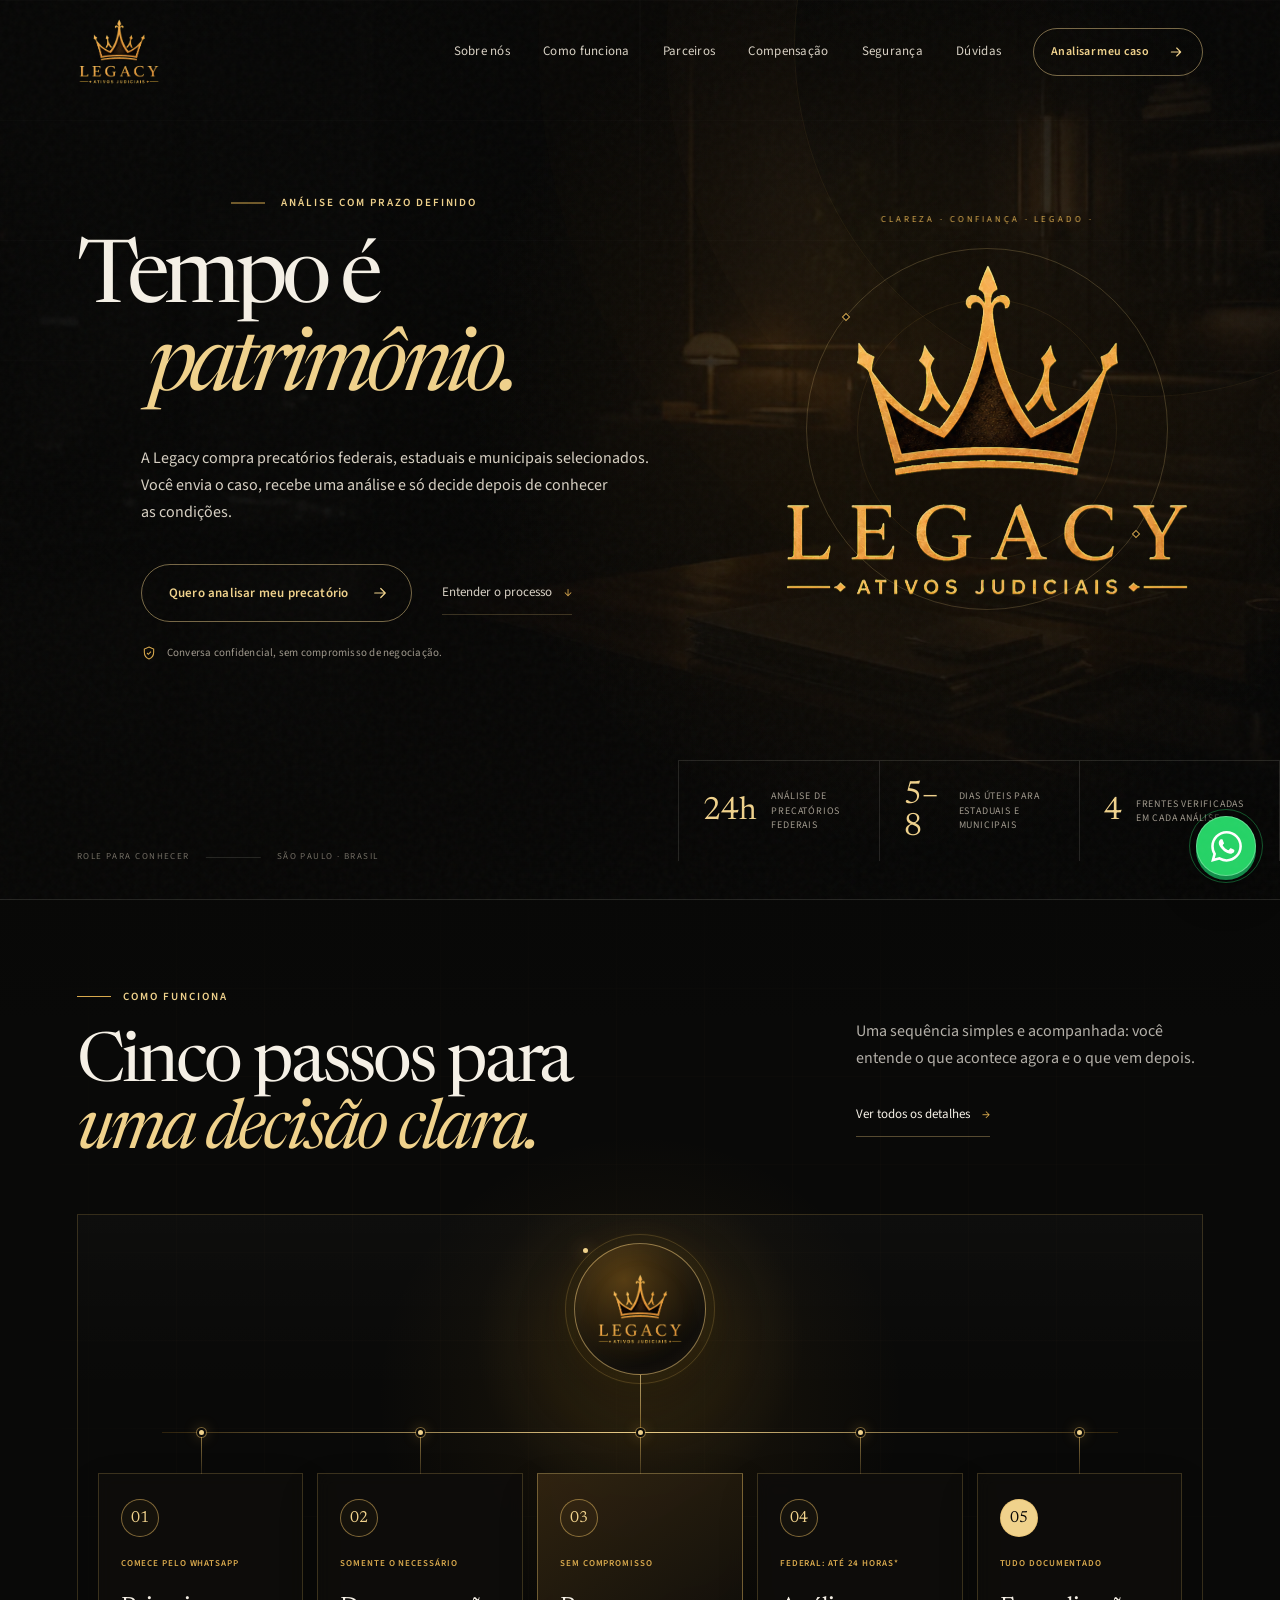
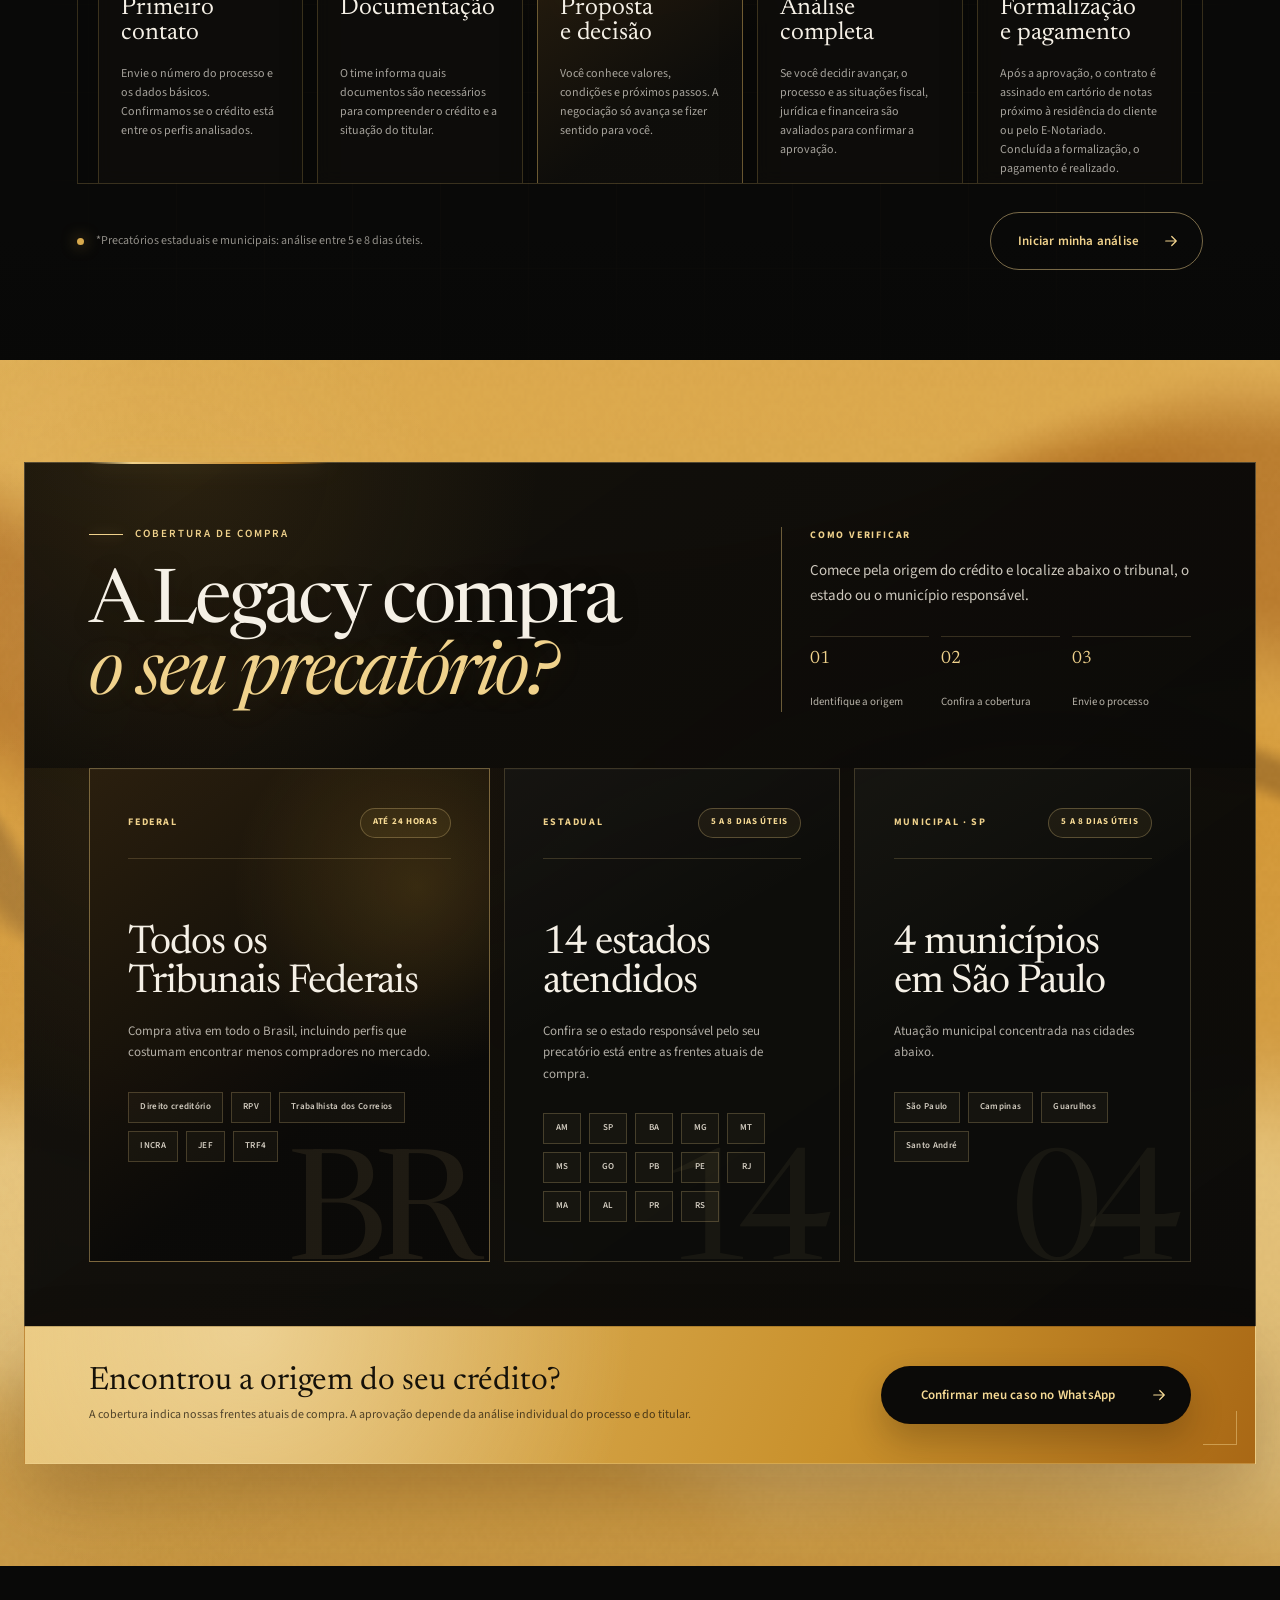
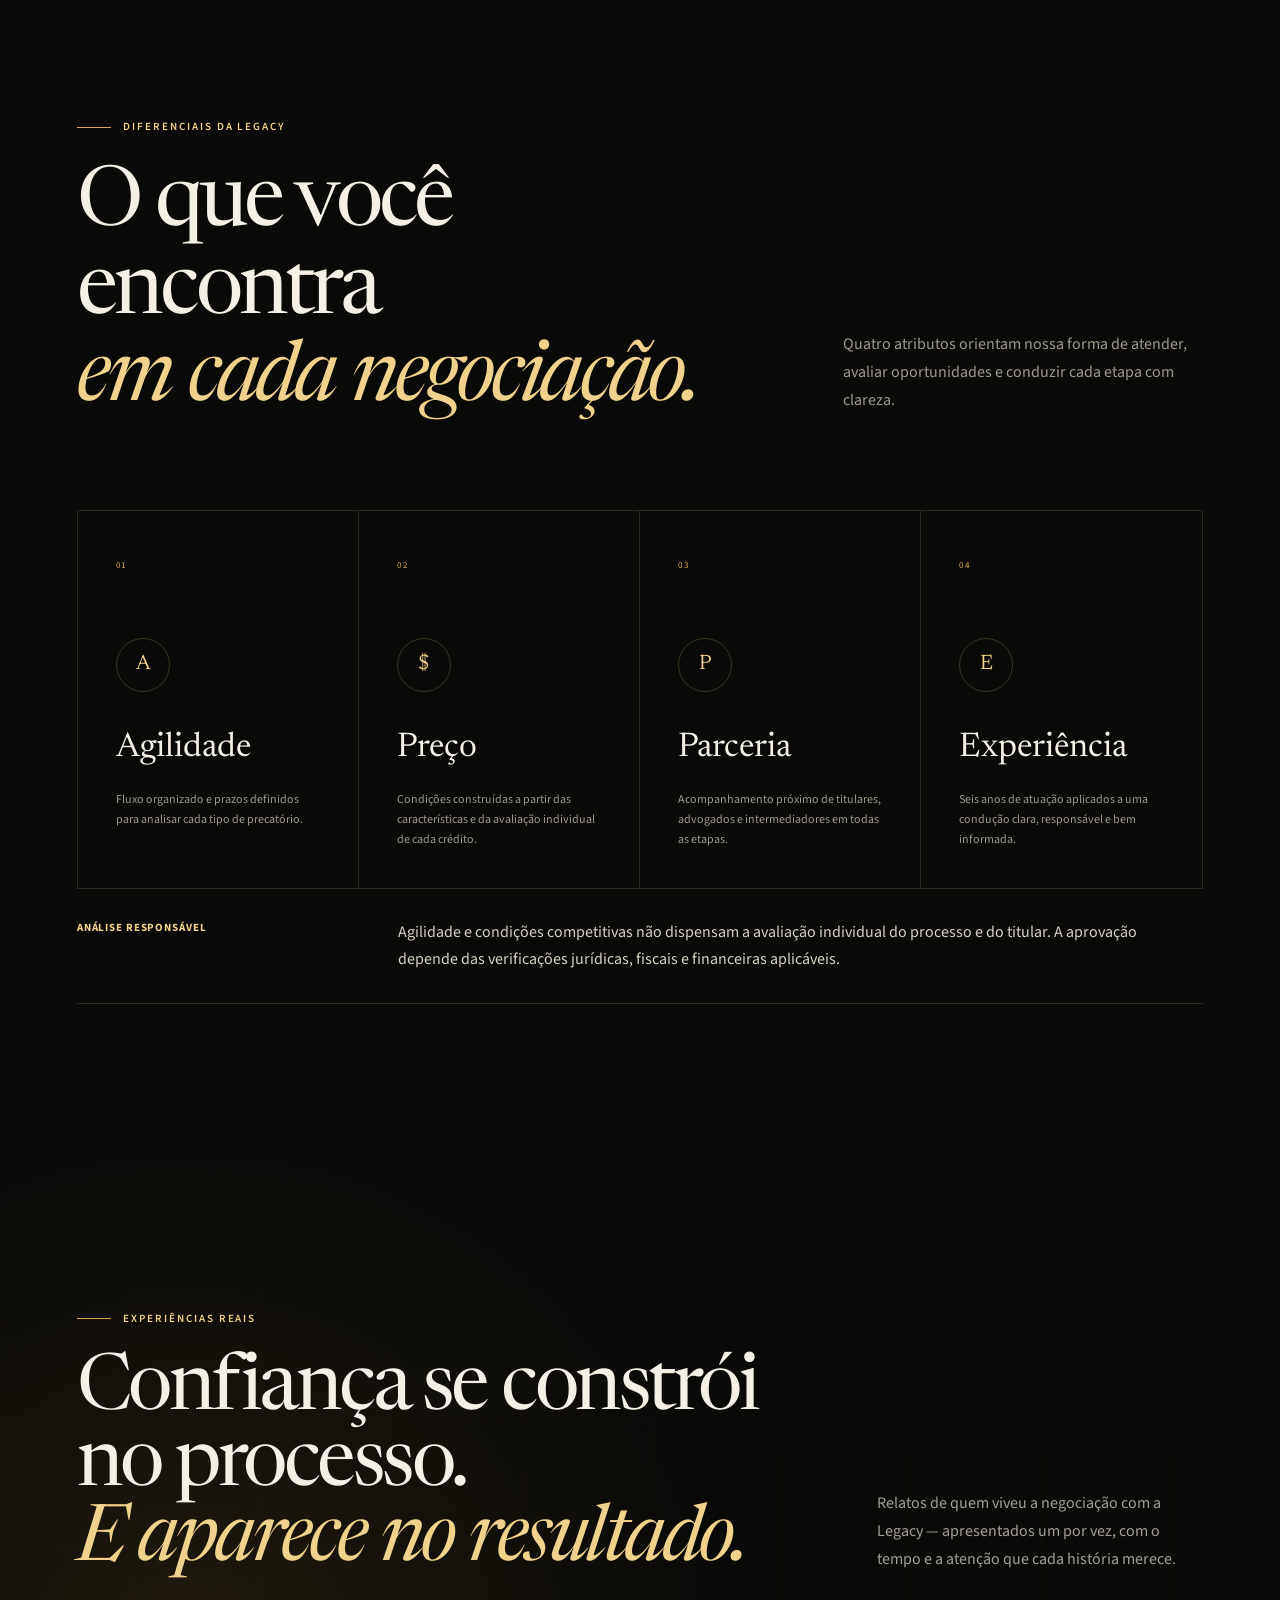
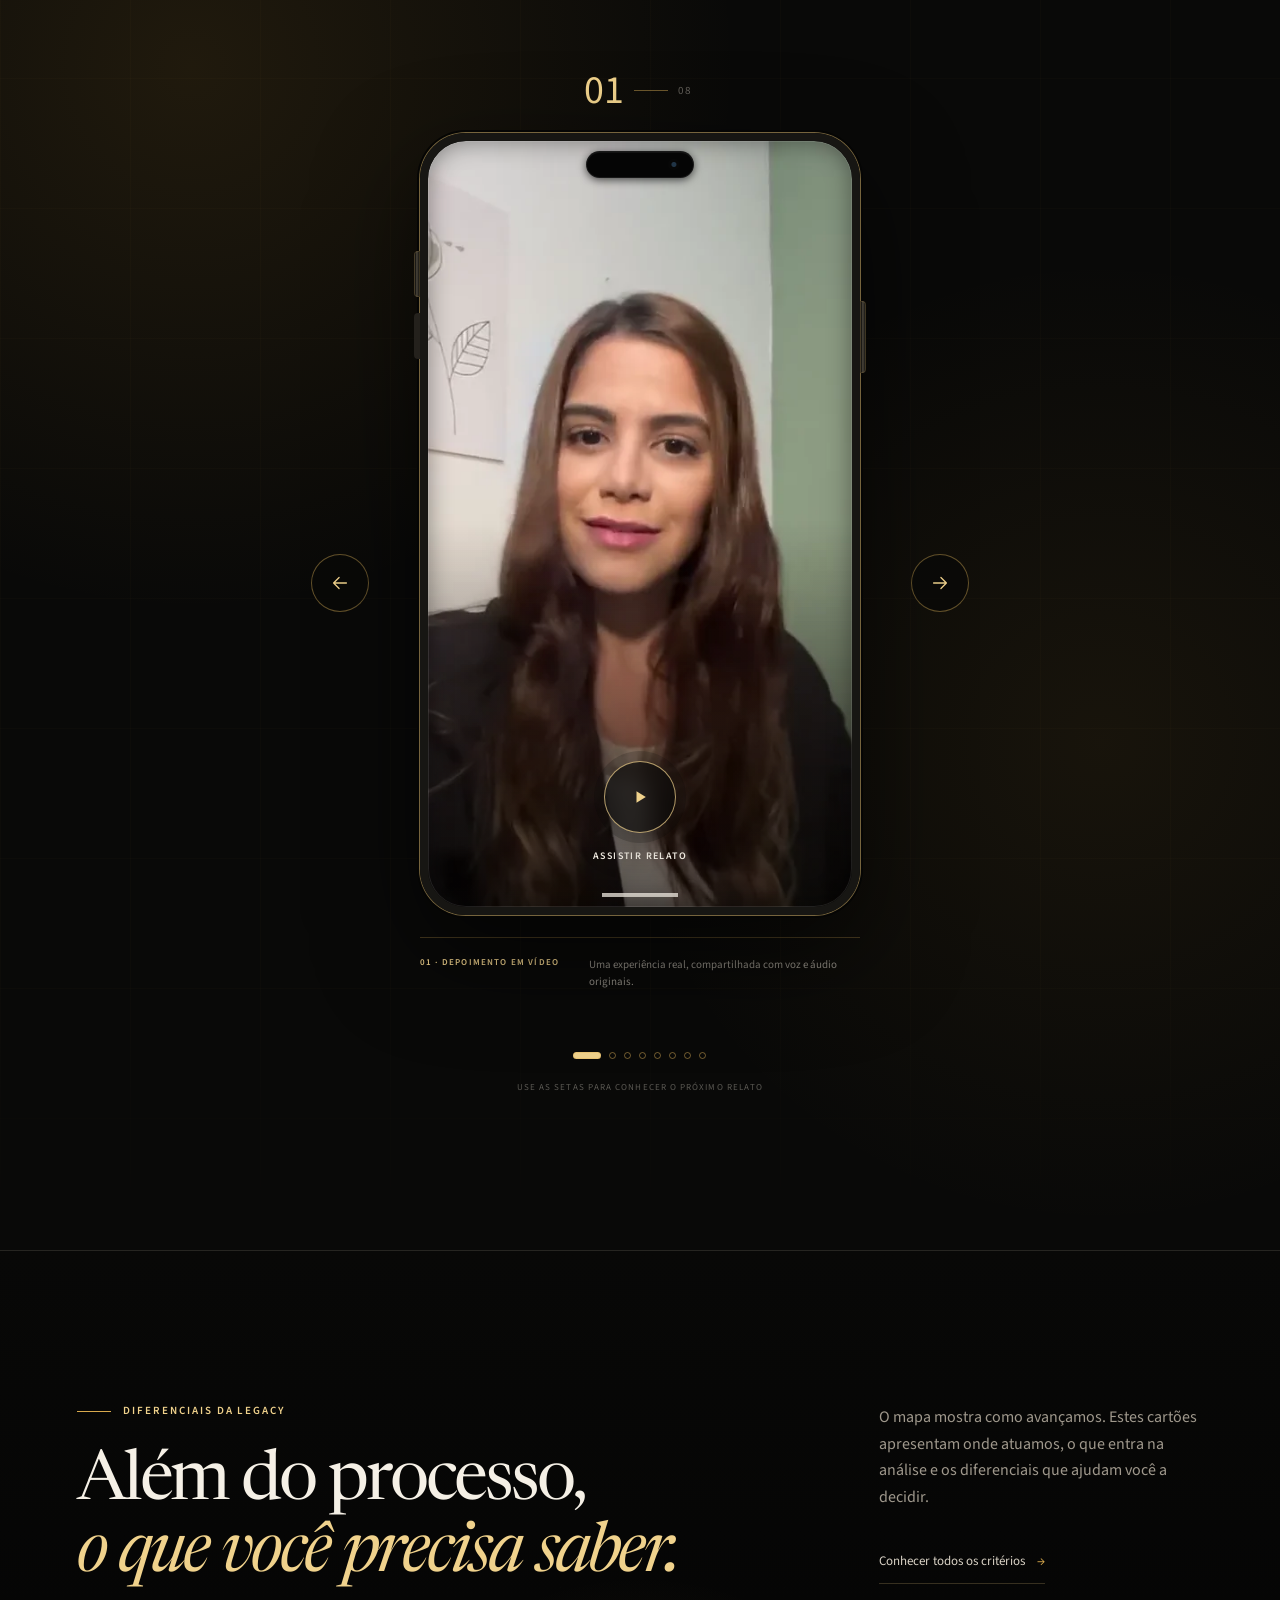
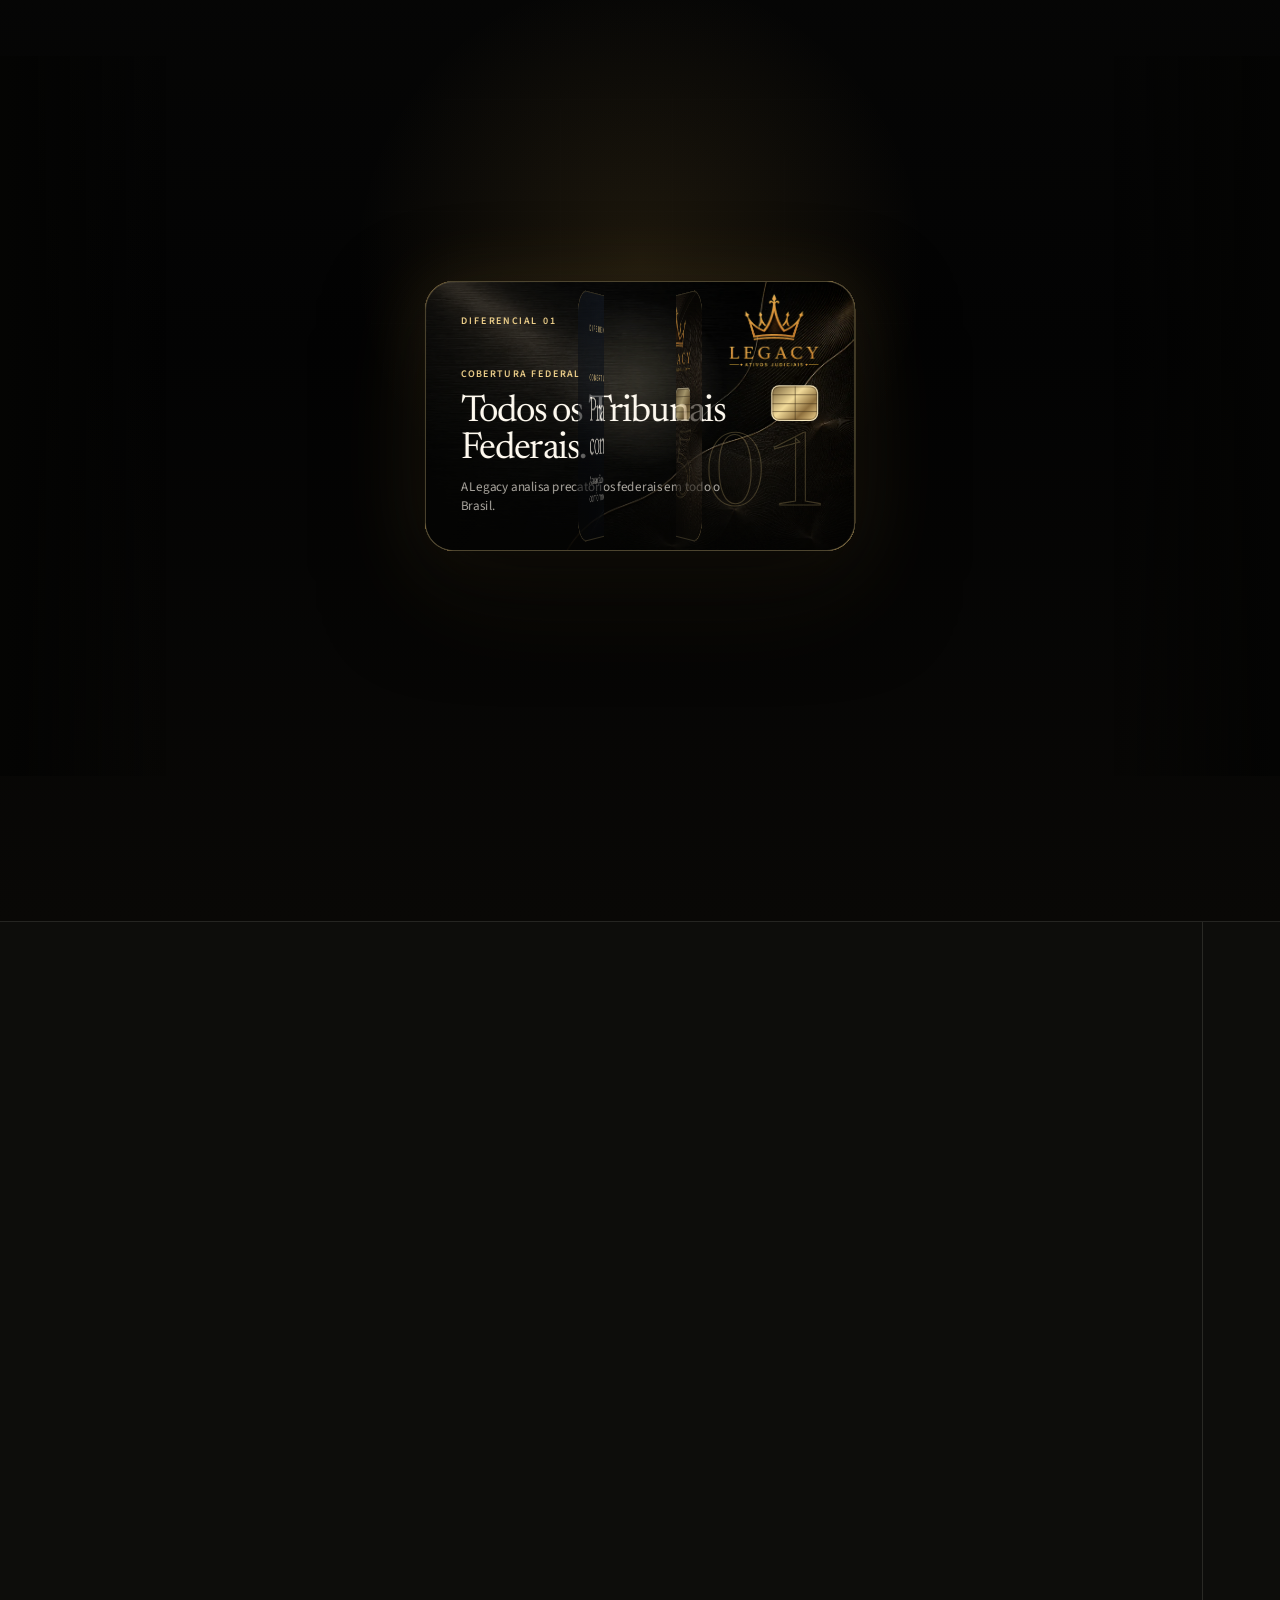
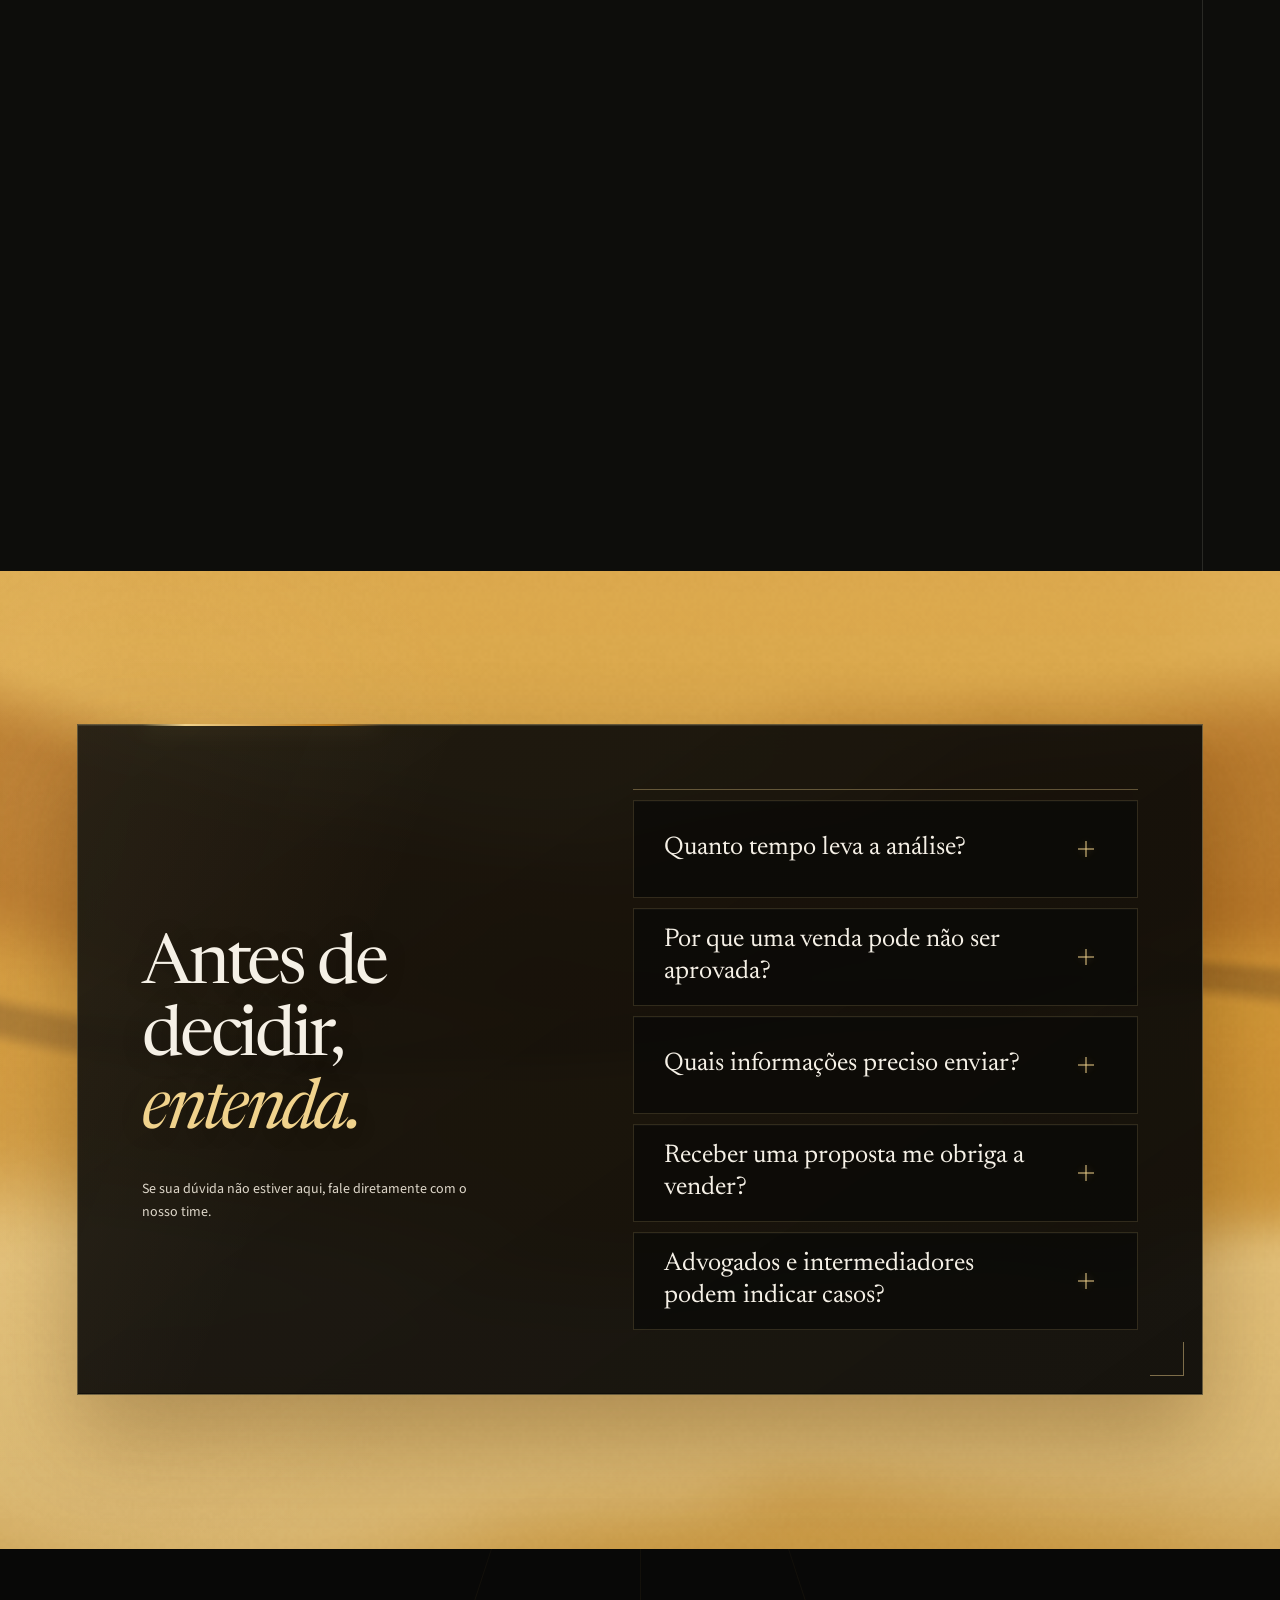
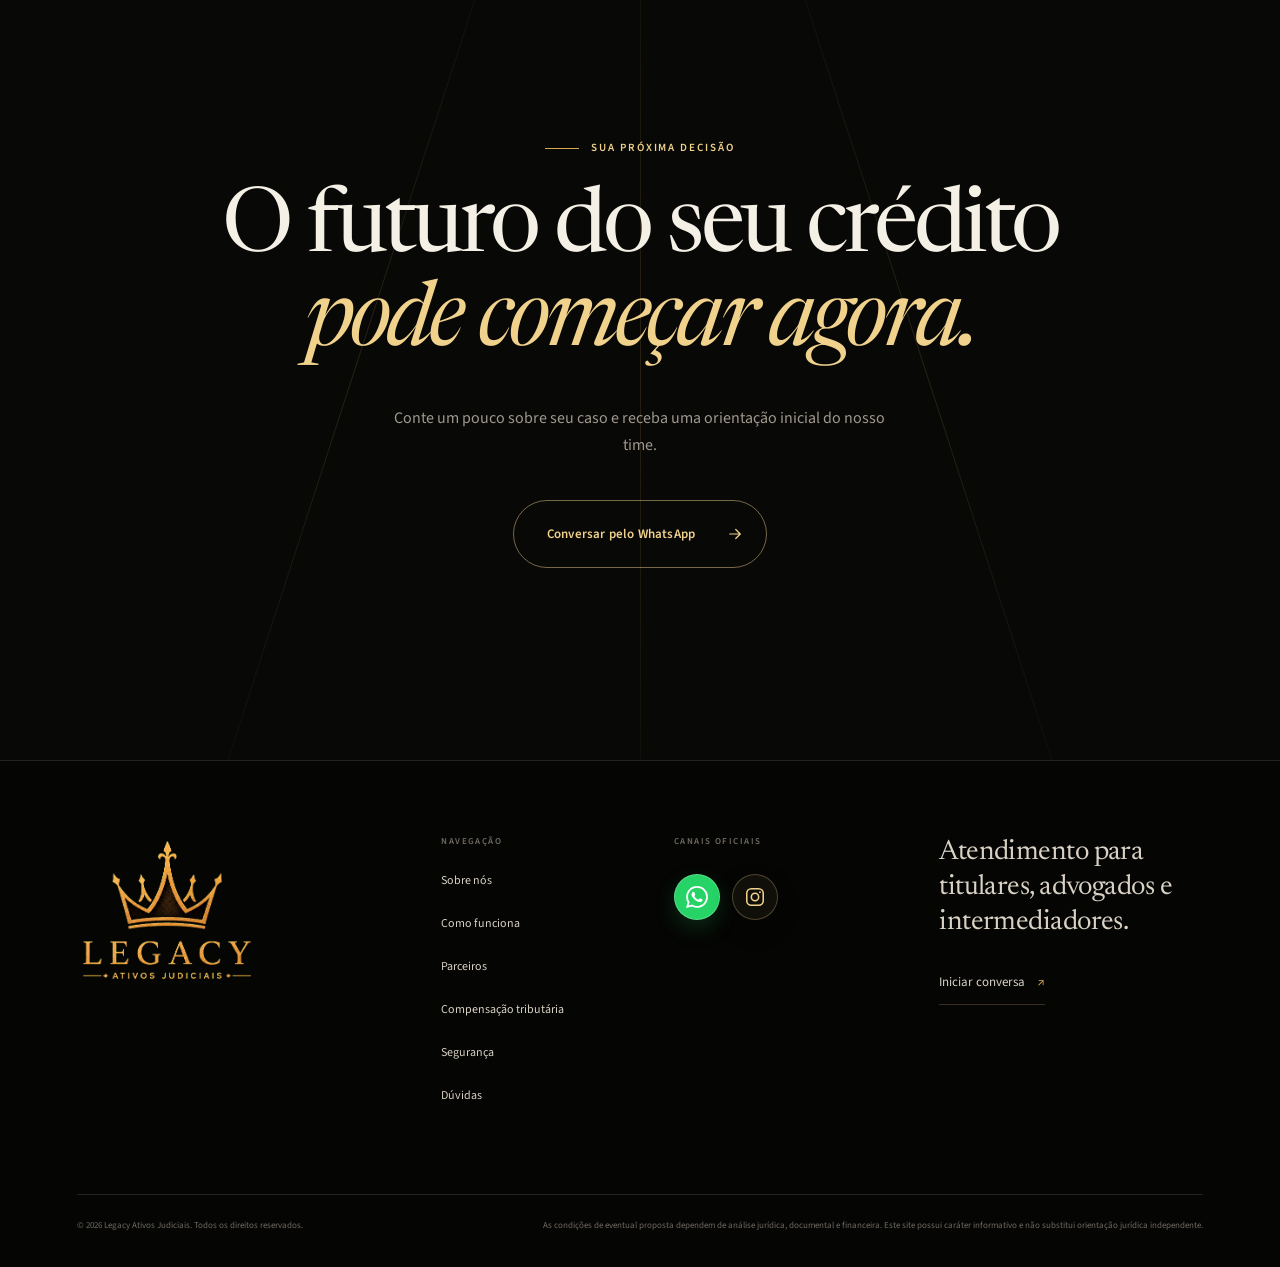
==== commit 7a5f4129: "Atualiza parceiros e adiciona compensacao tributaria" ====
--- a/index.html
+++ b/index.html
@@ -41,6 +41,7 @@
           <a href="sobre.html">Sobre nós</a>
           <a href="como-funciona.html">Como funciona</a>
           <a href="parceiros.html">Parceiros</a>
+          <a href="compensacao-tributaria.html">Compensação</a>
           <a href="seguranca.html">Segurança</a>
           <a href="duvidas.html">Dúvidas</a>
         </nav>
@@ -60,6 +61,7 @@
           <a href="sobre.html">Sobre nós</a>
           <a href="como-funciona.html">Como funciona</a>
           <a href="parceiros.html">Parceiros</a>
+          <a href="compensacao-tributaria.html">Compensação tributária</a>
           <a href="seguranca.html">Segurança</a>
           <a href="duvidas.html">Dúvidas</a>
           <a class="mobile-menu-cta" href="https://wa.me/5511948179546?text=Ol%C3%A1%2C%20vim%20pelo%20site%20da%20Legacy%20e%20gostaria%20de%20analisar%20meu%20precat%C3%B3rio." target="_blank" rel="noopener noreferrer">Falar com um especialista</a>
@@ -441,12 +443,12 @@
                   <span class="value-card-kicker">Diferencial 05</span>
                   <img class="value-card-logo" src="assets/legacy-logo.png" width="826" height="688" alt="">
                   <span class="value-card-chip" aria-hidden="true"><i></i><i></i></span>
-                  <div class="value-card-copy"><small>Advogados e intermediadores</small><h3>Confiança preservada<br>em cada indicação.</h3><p>Resposta ágil, comissão clara e suporte ao longo da oportunidade.</p></div>
+                  <div class="value-card-copy"><small>Advogados e intermediadores</small><h3>Cobertura e prazo<br>antes da indicação.</h3><p>Consulte os créditos atendidos e envie somente as oportunidades compatíveis.</p></div>
                   <span class="value-card-mark" aria-hidden="true">05</span>
                 </div>
                 <div class="value-card-face value-card-back value-card-final-back">
                   <span class="value-card-stripe" aria-hidden="true"></span>
-                  <div class="value-card-backcopy"><small>Relação profissional</small><strong>Seu cliente acompanhado com clareza.</strong><p>A Legacy conduz a análise e a negociação sem apagar a relação construída pelo parceiro.</p></div>
+                  <div class="value-card-backcopy"><small>Comissionamento</small><strong>Condição alinhada antes do avanço.</strong><p>A comissão é vinculada à operação concluída e paga conforme o combinado com o parceiro.</p></div>
                   <span class="value-card-code">LEGACY / 05 · PARCERIA</span>
                 </div>
               </div>
@@ -502,12 +504,12 @@
                 <span></span><span></span>
               </div>
               <div class="panel-copy">
-                <h3>Uma parceria que valoriza sua indicação.</h3>
-                <p>Conte com um time preparado para conduzir a oportunidade com agilidade e preservar a confiança do seu cliente.</p>
+                <h3>Veja se a oportunidade entra na análise.</h3>
+                <p>Consulte a origem atendida, o prazo estimado e envie os dados básicos do caso ao comercial.</p>
                 <ul>
-                  <li>Comissão clara</li>
-                  <li>Resposta ágil</li>
-                  <li>Suporte jurídico</li>
+                  <li>Federais: até 24 horas</li>
+                  <li>Estaduais e municipais: 5–8 dias úteis</li>
+                  <li>Comissão alinhada antes do avanço</li>
                 </ul>
               </div>
             </article>
@@ -571,6 +573,7 @@
           <a href="sobre.html">Sobre nós</a>
           <a href="como-funciona.html">Como funciona</a>
           <a href="parceiros.html">Parceiros</a>
+          <a href="compensacao-tributaria.html">Compensação tributária</a>
           <a href="seguranca.html">Segurança</a>
           <a href="duvidas.html">Dúvidas</a>
         </div>
--- a/styles.css
+++ b/styles.css
@@ -5271,3 +5271,264 @@
     min-height: 44px;
   }
 }
+
+/* Partner information — coverage, deadlines and commission without sales filler. */
+.partner-coverage-grid {
+  display: grid;
+  grid-template-columns: 1.18fr 1fr 1fr;
+  border: 1px solid rgba(36, 25, 12, .34);
+  background: #0d0d0b;
+  box-shadow: 0 30px 80px rgba(55, 29, 4, .18);
+}
+.partner-coverage-card {
+  min-width: 0;
+  padding: clamp(30px, 3.2vw, 48px);
+  border-right: 1px solid rgba(240, 210, 140, .16);
+  color: var(--ivory);
+  background: linear-gradient(145deg, rgba(240, 210, 140, .045), transparent 52%);
+}
+.partner-coverage-card:last-child { border-right: 0; }
+.partner-coverage-card header {
+  display: flex;
+  align-items: center;
+  justify-content: space-between;
+  gap: 16px;
+  padding-bottom: 20px;
+  border-bottom: 1px solid rgba(240, 210, 140, .18);
+  color: var(--gold-light);
+  font-size: 10px;
+  font-weight: 600;
+  letter-spacing: .15em;
+  line-height: 1.4;
+  text-transform: uppercase;
+}
+.partner-coverage-card header strong { color: var(--ivory-soft); font-size: 9px; letter-spacing: .08em; text-align: right; }
+.clean-inner .section-light .partner-coverage-card h3 {
+  max-width: 360px;
+  margin: clamp(42px, 5vw, 72px) 0 18px;
+  color: var(--ivory);
+  font-family: var(--display);
+  font-size: clamp(34px, 3.2vw, 48px);
+  font-weight: 400;
+  line-height: 1.02;
+}
+.clean-inner .section-light .partner-coverage-card > p {
+  max-width: 430px;
+  color: rgba(245, 240, 230, .64);
+  font-size: 14px;
+  line-height: 1.65;
+}
+.partner-tags,
+.partner-place-list {
+  display: flex;
+  flex-wrap: wrap;
+  gap: 8px;
+  margin: 28px 0 0;
+  padding: 0;
+  list-style: none;
+}
+.partner-tags li,
+.partner-place-list li {
+  min-height: 34px;
+  padding: 9px 11px;
+  border: 1px solid rgba(240, 210, 140, .20);
+  color: rgba(245, 240, 230, .75);
+  font-size: 10px;
+  line-height: 1.3;
+}
+.partner-place-list li { min-width: 43px; text-align: center; }
+.partner-place-list-cities li { min-width: 0; }
+.clean-inner .section-light .partner-coverage-note {
+  margin: 20px 0 0;
+  color: rgba(38, 29, 18, .76);
+  font-size: 12px;
+  line-height: 1.55;
+}
+.commission-facts { margin: 34px 0 0; border-top: 1px solid var(--line-soft); }
+.commission-facts > div {
+  display: grid;
+  grid-template-columns: minmax(100px, .52fr) minmax(0, 1fr);
+  gap: 22px;
+  padding: 17px 0;
+  border-bottom: 1px solid var(--line-soft);
+}
+.commission-facts dt {
+  color: var(--gold-light);
+  font-size: 10px;
+  font-weight: 600;
+  letter-spacing: .14em;
+  text-transform: uppercase;
+}
+.commission-facts dd { margin: 0; color: rgba(245, 240, 230, .76); font-size: 14px; line-height: 1.5; }
+
+/* Tax compensation — an accounting-ledger treatment inside the existing identity. */
+.page-tax .inner-hero h1 { max-width: 970px; font-size: clamp(56px, 5.7vw, 86px); }
+.tax-foundations {
+  display: grid;
+  grid-template-columns: repeat(3, 1fr);
+  border: 1px solid rgba(36, 25, 12, .34);
+  background: #0d0d0b;
+}
+.tax-foundations article {
+  min-height: 310px;
+  padding: clamp(30px, 3.4vw, 46px);
+  border-right: 1px solid rgba(240, 210, 140, .16);
+}
+.tax-foundations article:last-child { border-right: 0; }
+.tax-foundations span,
+.tax-process-list > li > span,
+.tax-document-list > li > span {
+  color: var(--gold-light);
+  font-size: 10px;
+  font-weight: 600;
+  letter-spacing: .15em;
+}
+.clean-inner .section-light .tax-foundations h3 {
+  margin: 82px 0 16px;
+  color: var(--ivory);
+  font-family: var(--display);
+  font-size: clamp(30px, 2.7vw, 40px);
+  font-weight: 400;
+}
+.clean-inner .section-light .tax-foundations p { max-width: 370px; color: rgba(245, 240, 230, .64); font-size: 14px; line-height: 1.65; }
+.tax-process-layout,
+.tax-start-grid {
+  display: grid;
+  grid-template-columns: minmax(300px, .72fr) minmax(0, 1.28fr);
+  gap: clamp(58px, 9vw, 130px);
+  align-items: start;
+}
+.tax-process-intro { position: sticky; top: 126px; }
+.tax-process-intro > p:last-child,
+.tax-start-grid > div > p:last-child { max-width: 540px; margin-top: 28px; color: rgba(245, 240, 230, .62); line-height: 1.68; }
+.tax-process-list,
+.tax-document-list { margin: 0; padding: 0; list-style: none; border-top: 1px solid var(--line-soft); }
+.tax-process-list li,
+.tax-document-list li {
+  display: grid;
+  grid-template-columns: 58px minmax(0, 1fr);
+  gap: 22px;
+  padding: 32px 0;
+  border-bottom: 1px solid var(--line-soft);
+}
+.tax-process-list h3,
+.tax-document-list h3 { margin: 0 0 10px; color: var(--ivory); font-family: var(--display); font-size: clamp(27px, 2.4vw, 36px); font-weight: 400; }
+.tax-process-list p,
+.tax-document-list p { max-width: 610px; margin: 0; color: rgba(245, 240, 230, .60); font-size: 14px; line-height: 1.65; }
+.tax-example-panel {
+  padding: clamp(36px, 6vw, 86px);
+  border: 1px solid rgba(240, 210, 140, .24);
+  background: #0d0d0b;
+  color: var(--ivory);
+  box-shadow: 0 34px 90px rgba(54, 29, 5, .24);
+}
+.tax-example-heading {
+  display: grid;
+  grid-template-columns: minmax(0, 1.15fr) minmax(300px, .65fr);
+  gap: clamp(42px, 7vw, 100px);
+  align-items: end;
+}
+.page-tax .tax-example-panel h2 { max-width: 740px; color: var(--ivory); font-size: clamp(46px, 5.2vw, 72px); }
+.page-tax .tax-example-panel h2 em { color: var(--gold-light); }
+.page-tax .tax-example-heading > p { color: rgba(245, 240, 230, .62); font-size: 14px; line-height: 1.68; }
+.tax-example-summary {
+  display: grid;
+  grid-template-columns: repeat(3, 1fr);
+  margin-top: clamp(48px, 6vw, 78px);
+  border: 1px solid rgba(240, 210, 140, .18);
+}
+.tax-example-summary article { min-height: 190px; padding: 30px; border-right: 1px solid rgba(240, 210, 140, .18); }
+.tax-example-summary article:last-child { border-right: 0; background: rgba(216, 169, 77, .10); }
+.tax-example-summary span,
+.tax-example-totals span { display: block; color: var(--gold-light); font-size: 10px; font-weight: 600; letter-spacing: .14em; text-transform: uppercase; }
+.tax-example-summary strong,
+.tax-example-totals strong { display: block; margin-top: 34px; color: var(--ivory); font-family: var(--display); font-size: clamp(34px, 3.1vw, 46px); font-weight: 400; line-height: 1; }
+.tax-example-summary small { display: block; margin-top: 7px; color: rgba(245, 240, 230, .48); }
+.tax-bars { margin-top: 54px; }
+.tax-bar-row + .tax-bar-row { margin-top: 30px; }
+.tax-bar-row header { display: flex; justify-content: space-between; gap: 24px; margin-bottom: 12px; color: rgba(245, 240, 230, .70); font-size: 12px; }
+.tax-bar-row header strong { color: var(--ivory); font-weight: 500; text-align: right; }
+.tax-bar { display: flex; height: 24px; overflow: hidden; border: 1px solid rgba(240, 210, 140, .18); background: rgba(255, 255, 255, .035); }
+.tax-bar i,
+.tax-bar b { display: block; width: var(--bar-size); height: 100%; }
+.tax-bar i { background: linear-gradient(90deg, #6f4618, var(--gold)); }
+.tax-bar b { background: var(--gold-light); }
+.tax-example-totals { display: grid; grid-template-columns: 1fr 1fr; gap: 16px; margin-top: 54px; }
+.tax-example-totals article { padding: 28px 30px; border: 1px solid rgba(240, 210, 140, .18); background: rgba(240, 210, 140, .045); }
+.tax-example-totals strong { margin-top: 20px; }
+.page-tax .tax-example-caveat {
+  margin: 30px 0 0;
+  padding: 24px 28px;
+  border-left: 2px solid var(--gold);
+  background: rgba(240, 210, 140, .06);
+  color: rgba(245, 240, 230, .66);
+  font-size: 13px;
+  line-height: 1.65;
+}
+.page-tax .tax-example-caveat strong { color: var(--ivory); }
+.tax-start-grid > div { position: sticky; top: 126px; }
+.tax-sources .source-cards a { background: #0d0d0b; }
+.clean-inner .tax-sources .source-cards h3 { color: var(--ivory); }
+.clean-inner .tax-sources .source-cards p { color: rgba(245, 240, 230, .62); }
+.tax-contact .page-next-grid { align-items: center; }
+
+@media (max-width: 980px) {
+  .partner-coverage-grid { grid-template-columns: 1fr 1fr; }
+  .partner-coverage-featured { grid-column: 1 / -1; }
+  .partner-coverage-card:nth-child(1) { border-right: 0; border-bottom: 1px solid rgba(240, 210, 140, .16); }
+  .partner-coverage-card:nth-child(2) { border-right: 1px solid rgba(240, 210, 140, .16); }
+  .tax-foundations { grid-template-columns: 1fr; }
+  .tax-foundations article { min-height: auto; border-right: 0; border-bottom: 1px solid rgba(240, 210, 140, .16); }
+  .tax-foundations article:last-child { border-bottom: 0; }
+  .clean-inner .section-light .tax-foundations h3 { margin-top: 48px; }
+}
+
+@media (max-width: 820px) {
+  .partner-coverage-grid { grid-template-columns: 1fr; }
+  .partner-coverage-featured { grid-column: auto; }
+  .partner-coverage-card,
+  .partner-coverage-card:nth-child(2) { border-right: 0; border-bottom: 1px solid rgba(240, 210, 140, .16); text-align: left; }
+  .partner-coverage-card:last-child { border-bottom: 0; }
+  .partner-coverage-card header { align-items: flex-start; }
+  .partner-tags,
+  .partner-place-list { justify-content: flex-start; }
+  .commission-facts { text-align: left; }
+  .tax-process-layout,
+  .tax-start-grid,
+  .tax-example-heading { grid-template-columns: 1fr; gap: 42px; }
+  .tax-process-intro,
+  .tax-start-grid > div { position: static; text-align: center; }
+  .tax-process-intro > p:last-child,
+  .tax-start-grid > div > p:last-child { margin-inline: auto; }
+  .tax-example-heading { text-align: center; }
+  .tax-example-heading > p { max-width: 580px; margin-inline: auto; }
+  .tax-example-summary { grid-template-columns: 1fr; }
+  .tax-example-summary article { min-height: auto; border-right: 0; border-bottom: 1px solid rgba(240, 210, 140, .18); }
+  .tax-example-summary article:last-child { border-bottom: 0; }
+  .tax-example-summary strong { margin-top: 20px; }
+  .tax-document-list { text-align: left; }
+}
+
+@media (max-width: 520px) {
+  .partner-coverage-card { padding: 28px 22px; }
+  .partner-coverage-card header { display: grid; gap: 7px; }
+  .partner-coverage-card header strong { text-align: left; }
+  .clean-inner .section-light .partner-coverage-card h3 { margin-top: 38px; font-size: 35px; }
+  .partner-coverage-note { text-align: left; }
+  .commission-facts > div { grid-template-columns: 1fr; gap: 7px; }
+  .page-tax .inner-hero h1 { font-size: clamp(39px, 10.8vw, 50px); }
+  .tax-foundations article { padding: 28px 22px; }
+  .tax-example-panel { padding: 30px 20px; }
+  .page-tax .tax-example-panel h2 { font-size: clamp(39px, 10vw, 50px); }
+  .tax-example-summary article,
+  .tax-example-totals article { padding: 24px 20px; }
+  .tax-example-totals { grid-template-columns: 1fr; }
+  .tax-bar-row header { display: grid; gap: 5px; }
+  .tax-bar-row header strong { text-align: left; }
+  .tax-bar { height: 19px; }
+  .page-tax .tax-example-caveat { padding: 20px; }
+  .tax-process-list li,
+  .tax-document-list li { grid-template-columns: 42px minmax(0, 1fr); gap: 12px; padding-block: 26px; }
+  .tax-process-list h3,
+  .tax-document-list h3 { font-size: 28px; }
+}
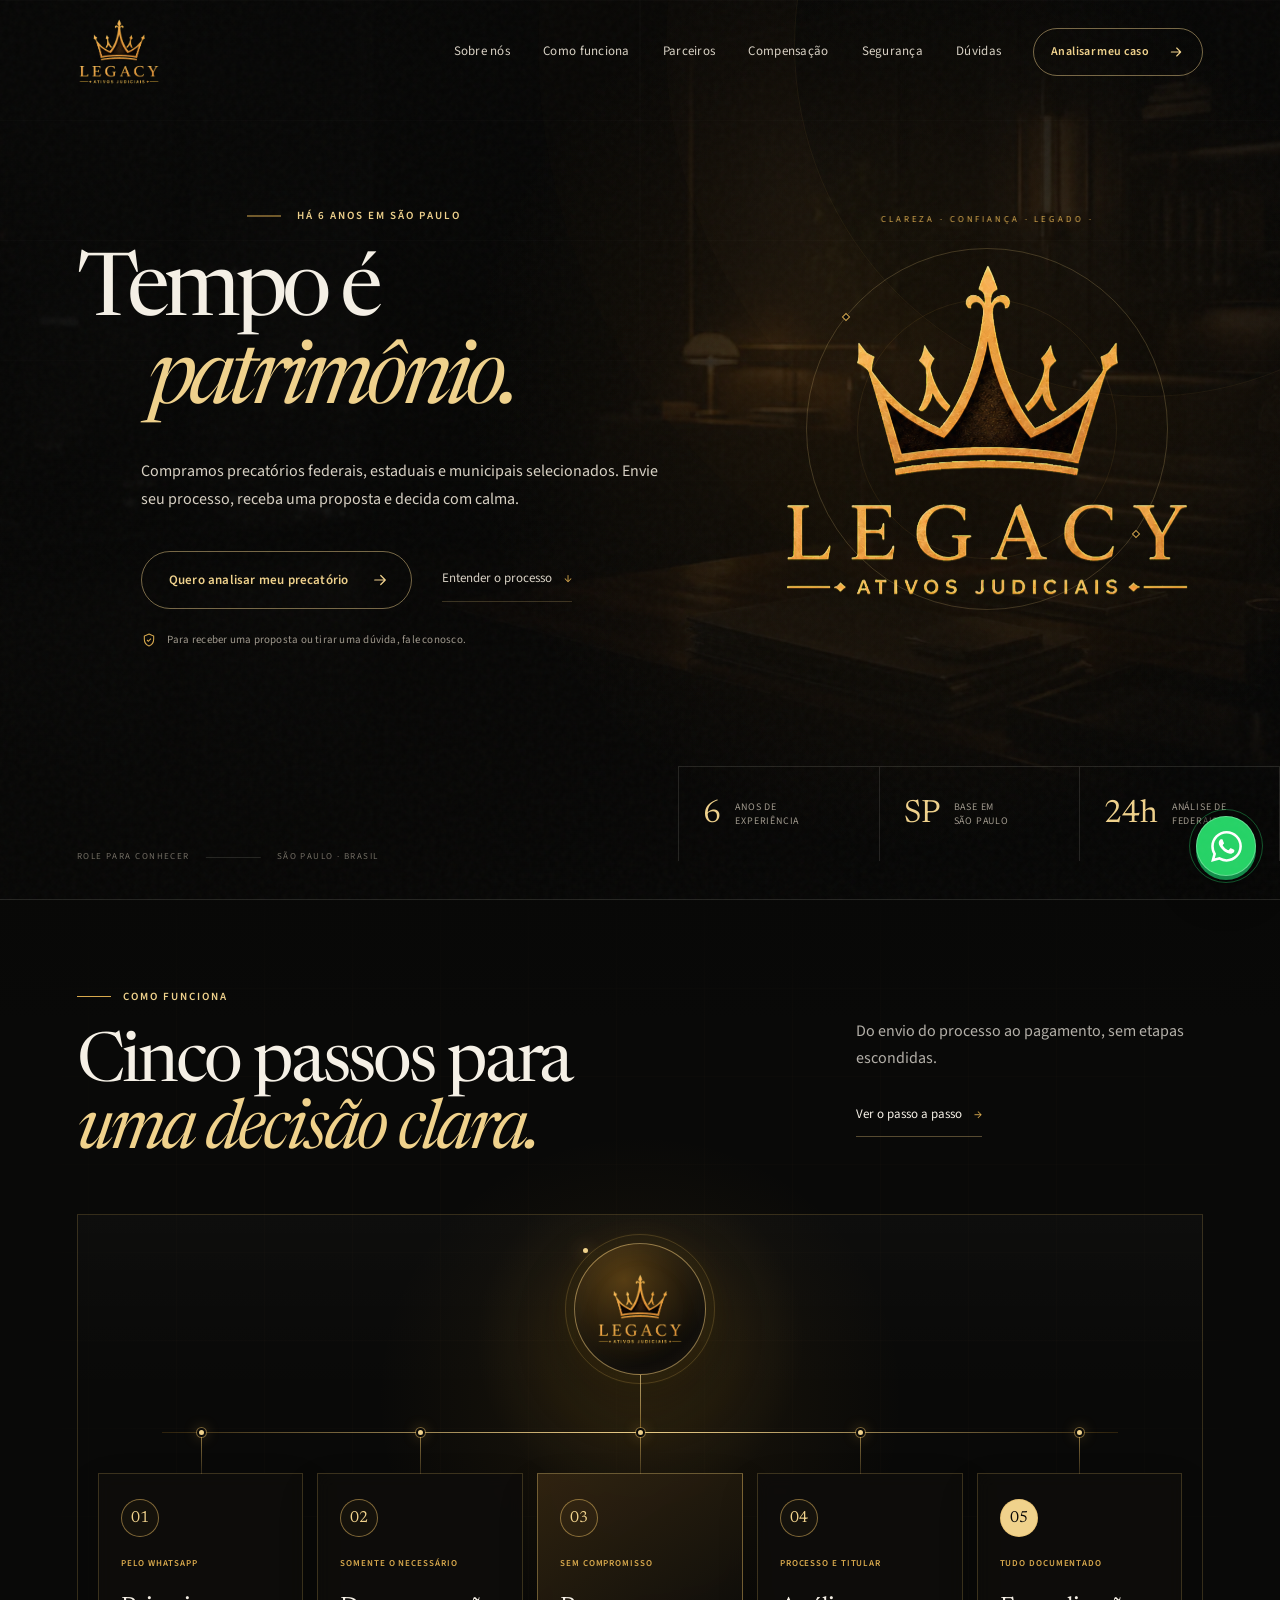
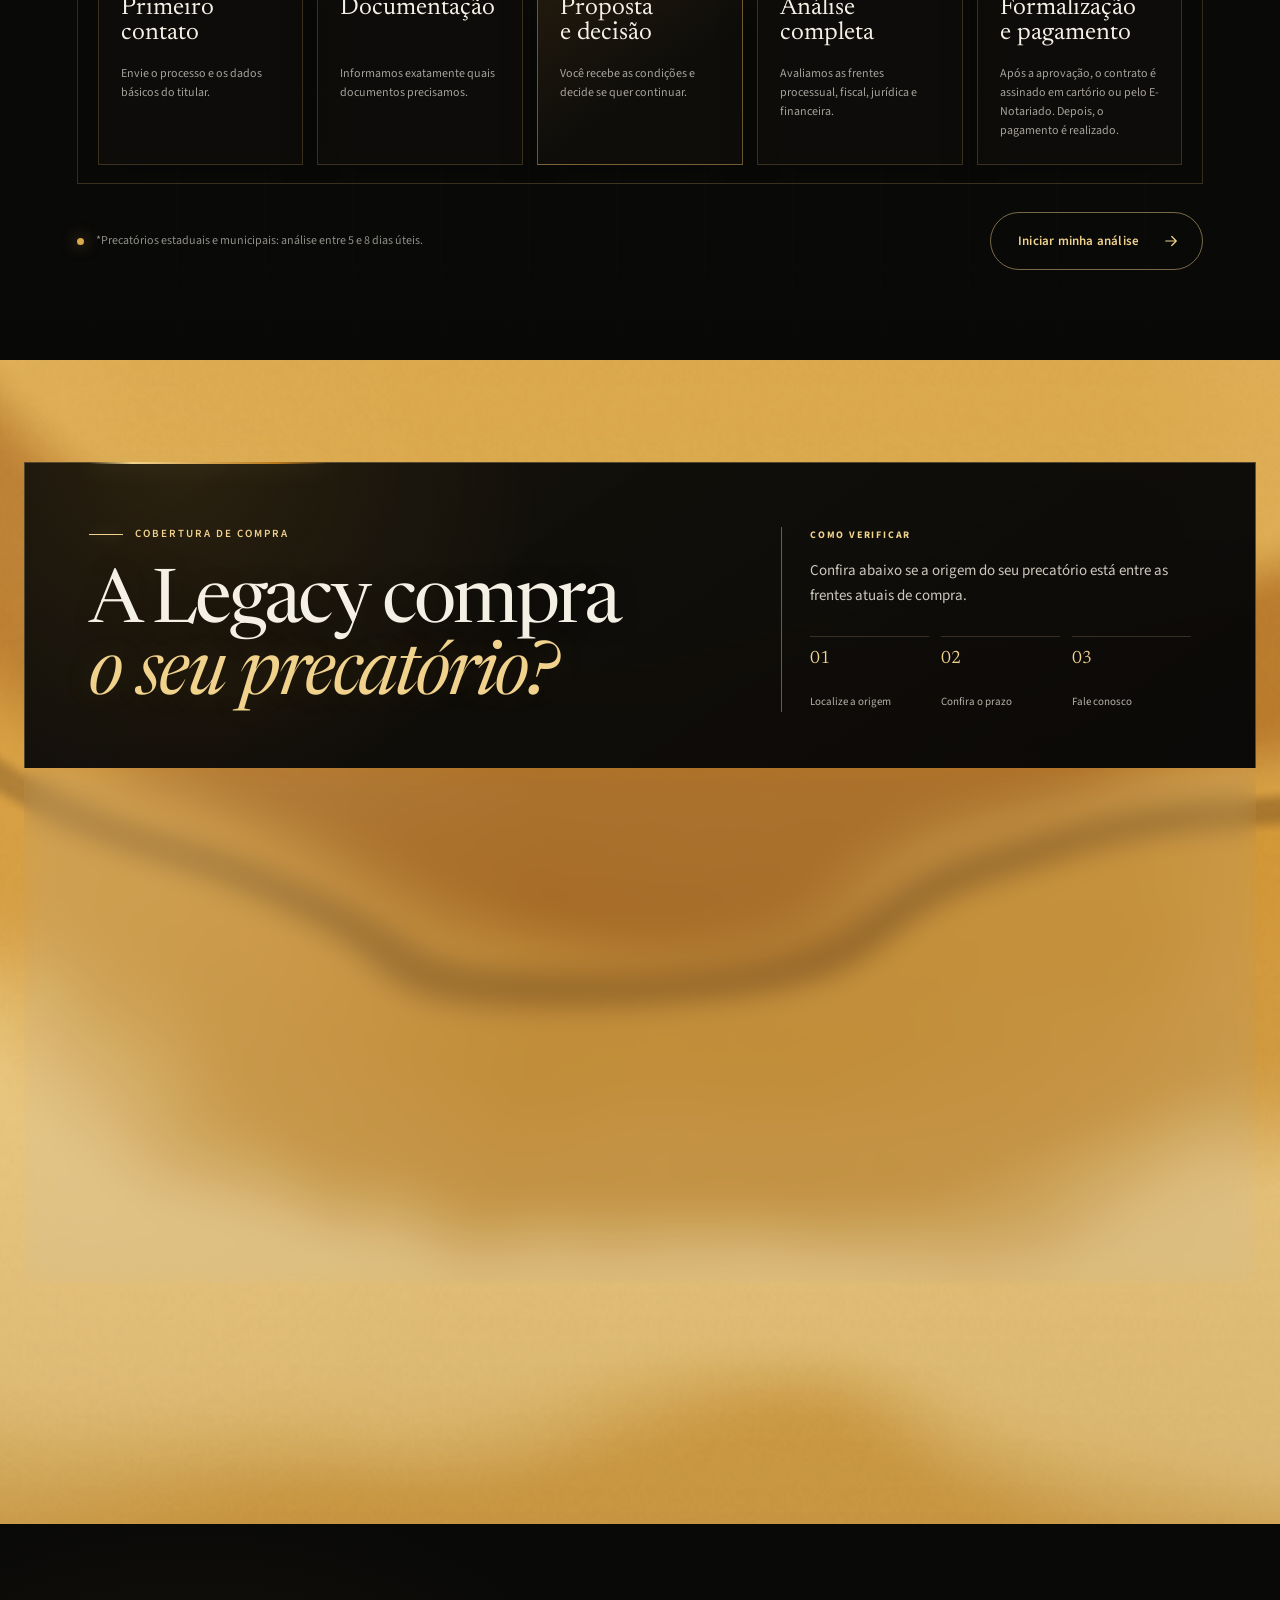
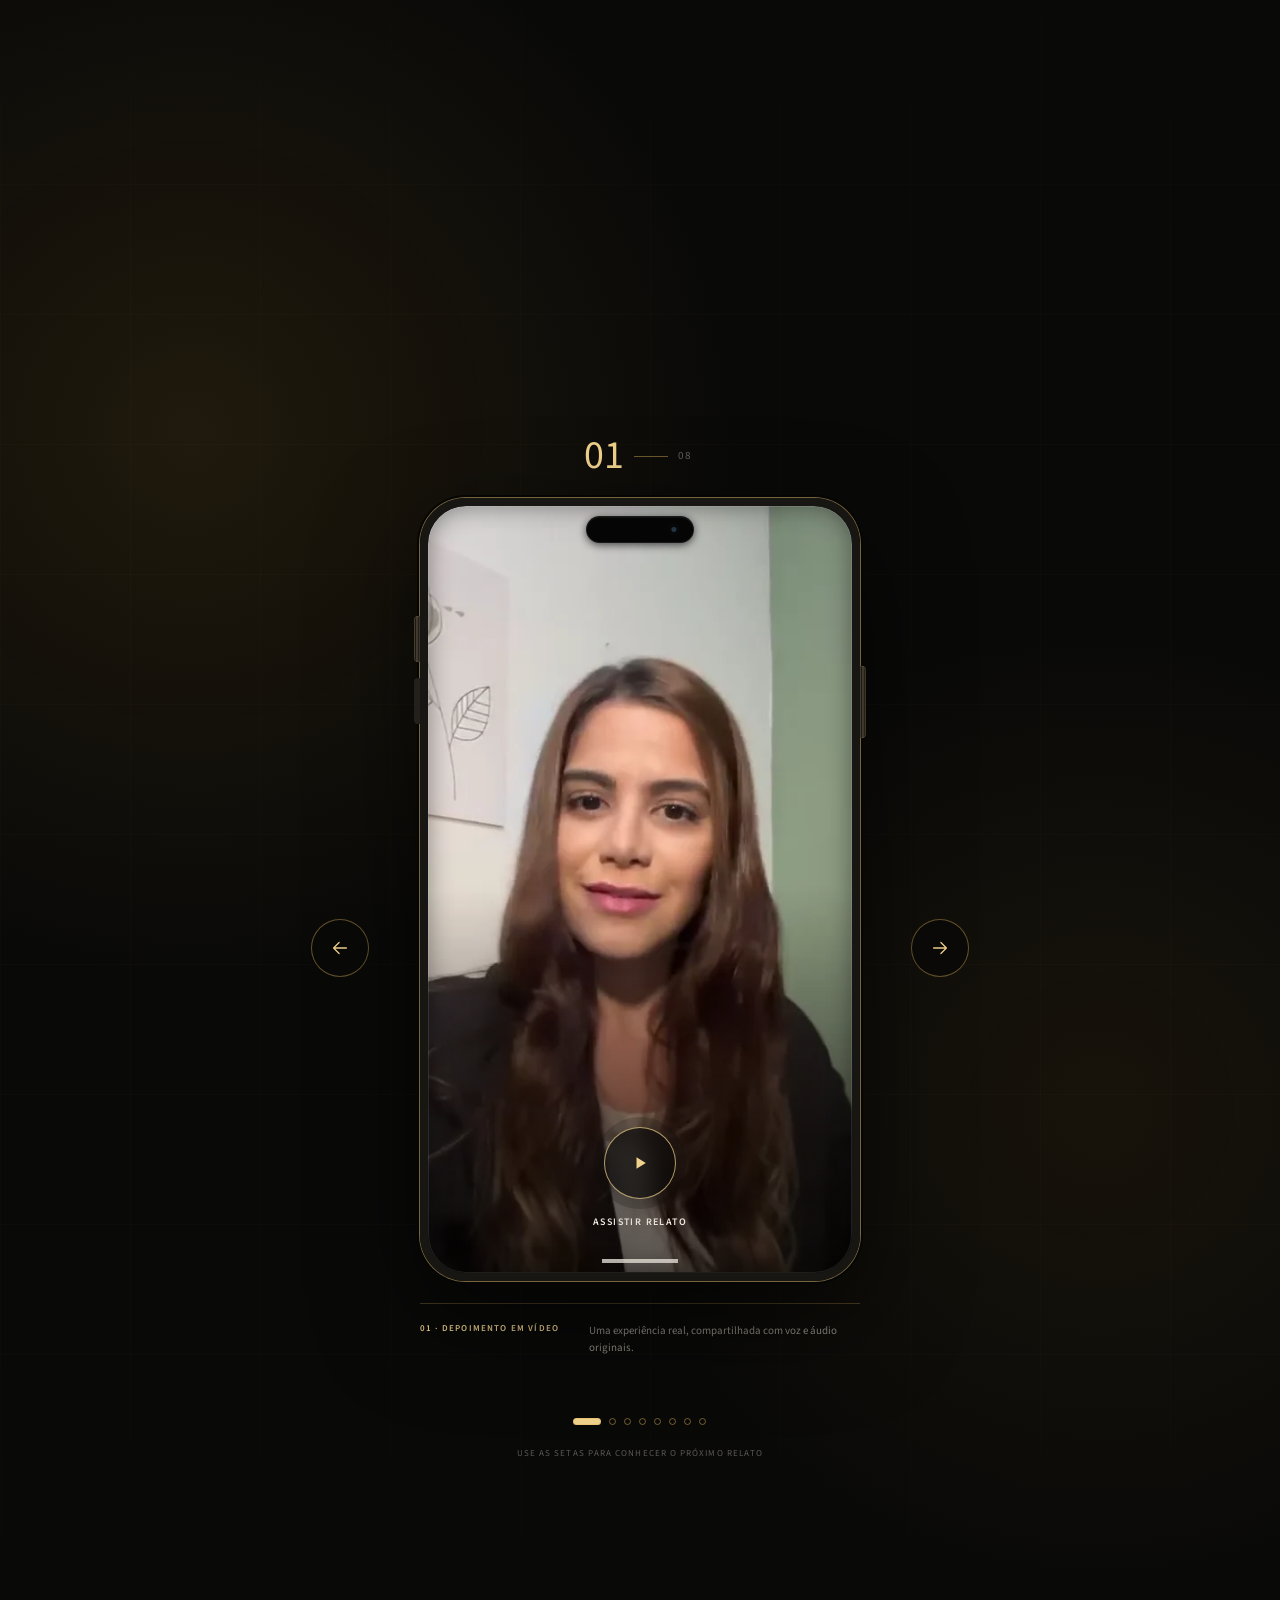
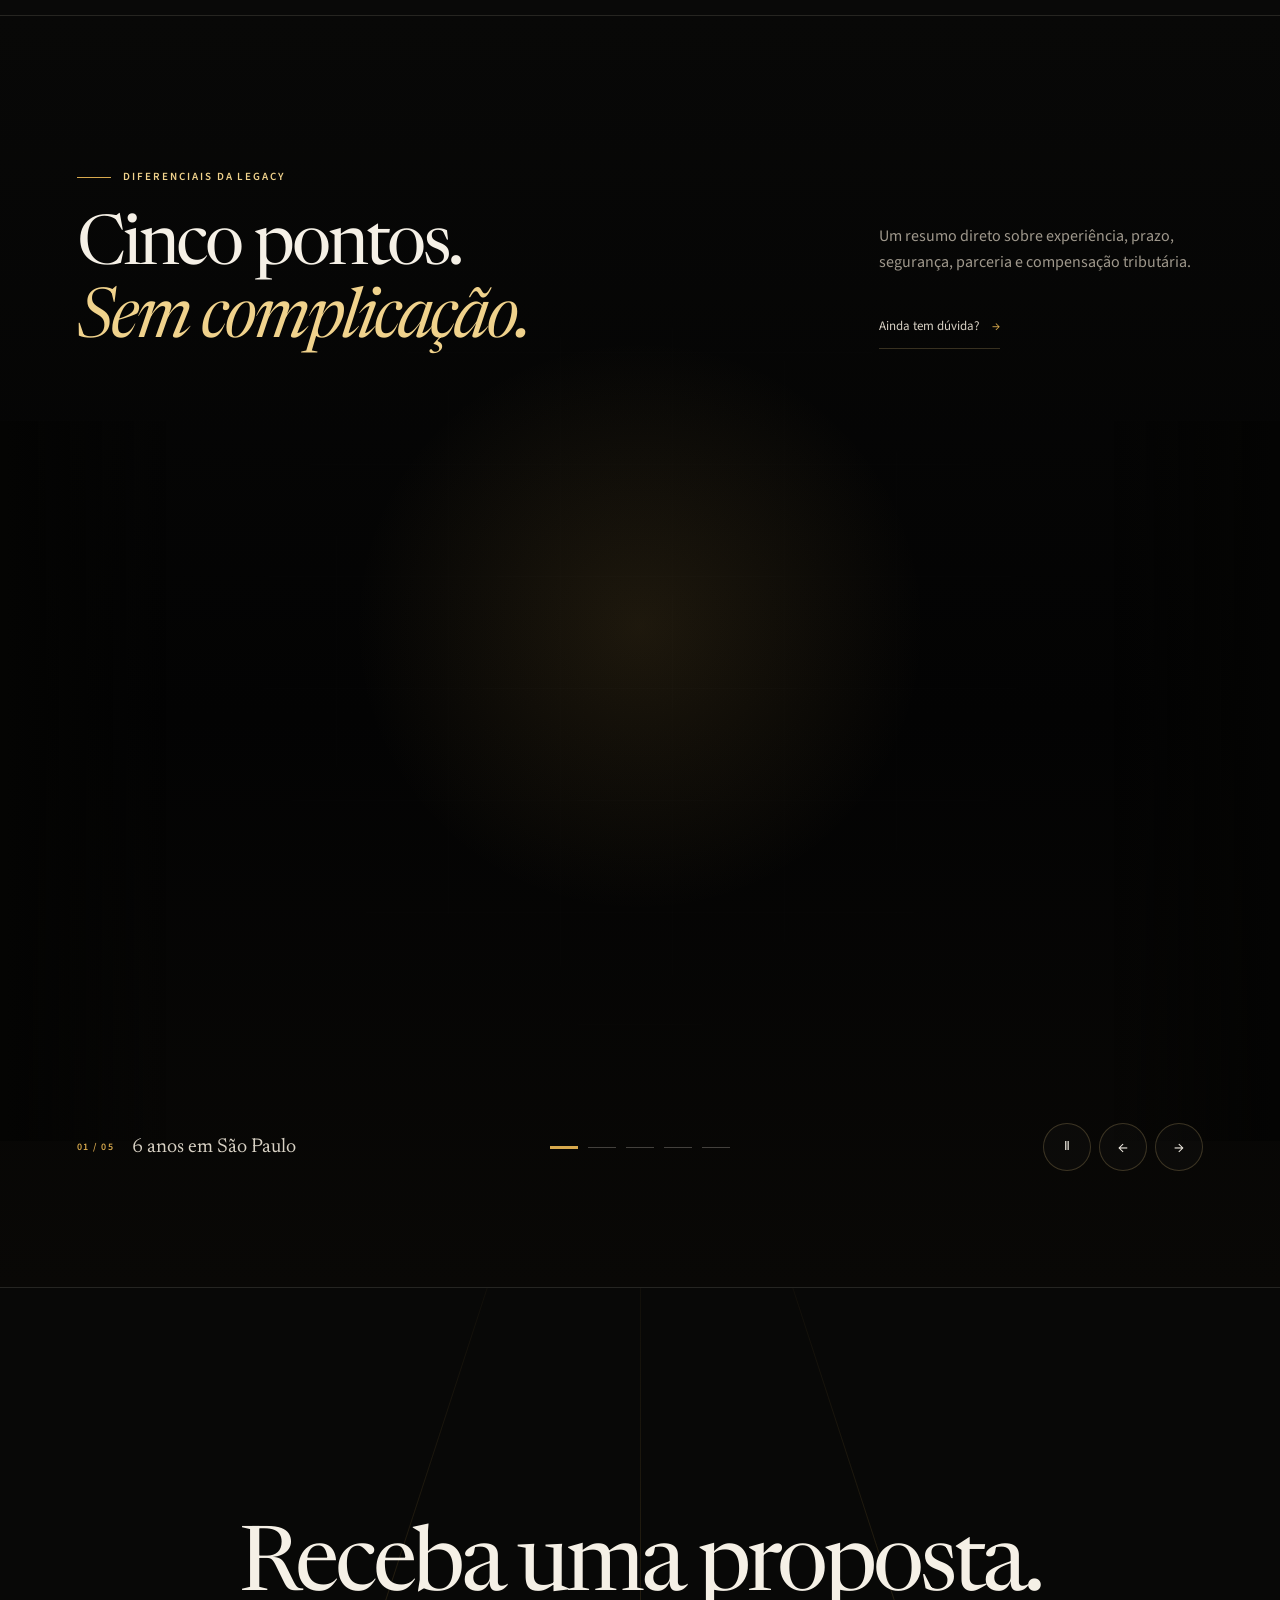
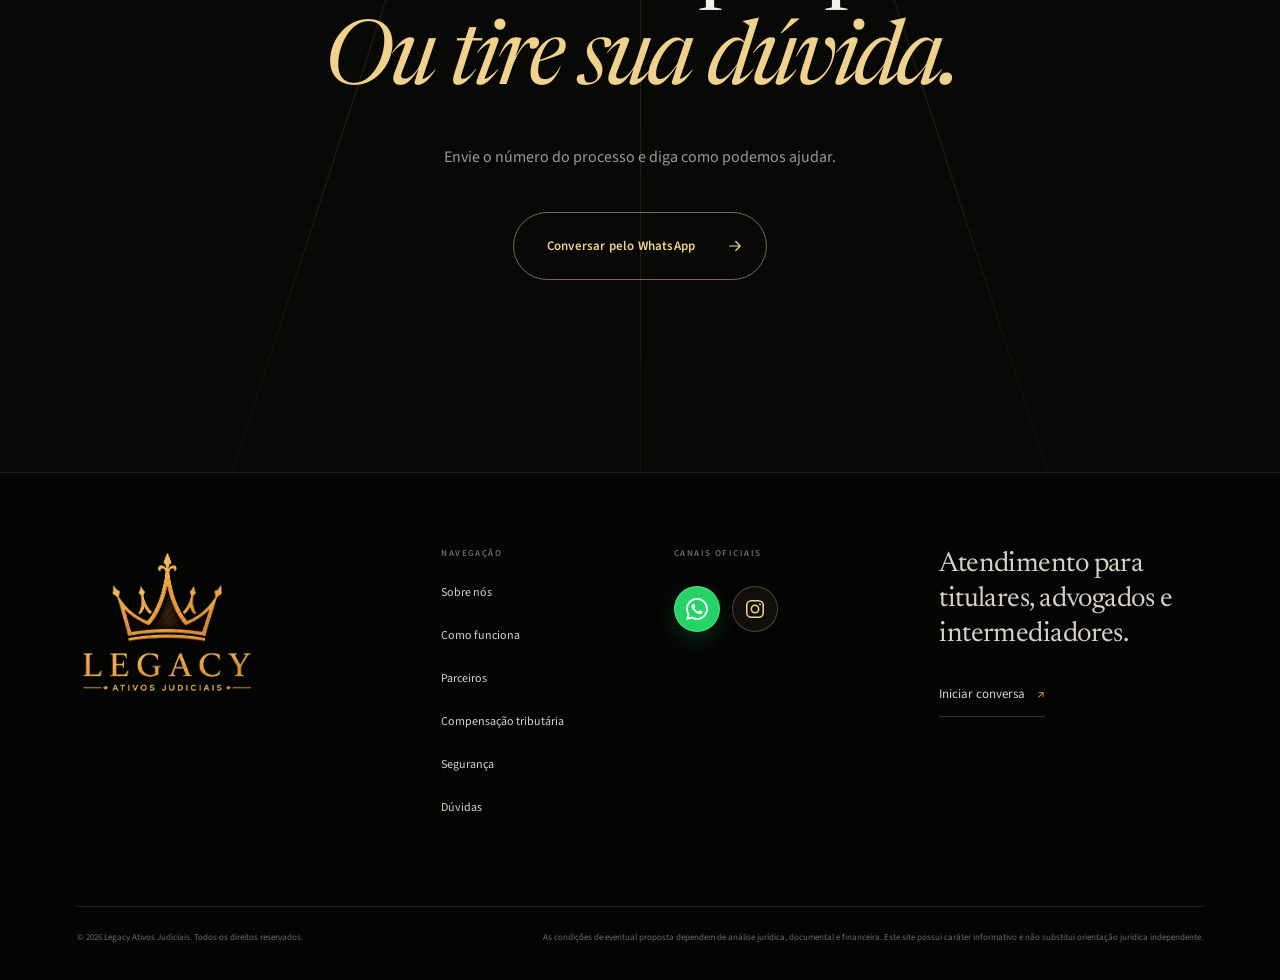
==== commit 685022b4: "Simplifica conteúdo e jornada do site" ====
--- a/index.html
+++ b/index.html
@@ -6,12 +6,12 @@
     <meta name="theme-color" content="#080807">
     <meta
       name="description"
-      content="Legacy Ativos Judiciais — análise e negociação de precatórios com clareza, segurança e acompanhamento próximo."
+      content="Legacy Ativos Judiciais — há 6 anos analisando e comprando precatórios federais, estaduais e municipais selecionados. Base em São Paulo."
     >
     <meta property="og:title" content="Legacy Ativos Judiciais">
     <meta
       property="og:description"
-      content="Seu direito não precisa ficar parado no tempo. Conheça uma forma clara de analisar e negociar seu precatório."
+      content="Envie seu processo, receba uma proposta e conheça as condições antes de decidir."
     >
     <meta property="og:type" content="website">
     <title>Legacy Ativos Judiciais | Antecipação de Precatórios</title>
@@ -64,7 +64,7 @@
           <a href="compensacao-tributaria.html">Compensação tributária</a>
           <a href="seguranca.html">Segurança</a>
           <a href="duvidas.html">Dúvidas</a>
-          <a class="mobile-menu-cta" href="https://wa.me/5511948179546?text=Ol%C3%A1%2C%20vim%20pelo%20site%20da%20Legacy%20e%20gostaria%20de%20analisar%20meu%20precat%C3%B3rio." target="_blank" rel="noopener noreferrer">Falar com um especialista</a>
+          <a class="mobile-menu-cta" href="https://wa.me/5511948179546?text=Ol%C3%A1%2C%20vim%20pelo%20site%20da%20Legacy%20e%20gostaria%20de%20analisar%20meu%20precat%C3%B3rio." target="_blank" rel="noopener noreferrer">Falar no WhatsApp</a>
         </nav>
       </div>
     </header>
@@ -75,12 +75,12 @@
         <div class="hero-glow" aria-hidden="true"></div>
         <div class="hero-grid shell">
           <div class="hero-copy">
-            <p class="eyebrow hero-eyebrow"><span></span> Análise com prazo definido</p>
+            <p class="eyebrow hero-eyebrow"><span></span> Há 6 anos em São Paulo</p>
             <h1 id="hero-title">
               <span class="line"><span>Tempo é</span></span>
               <span class="line accent"><span>patrimônio.</span></span>
             </h1>
-            <p class="hero-lead">A Legacy compra precatórios federais, estaduais e municipais selecionados. Você envia o caso, recebe uma análise e só decide depois de conhecer as condições.</p>
+            <p class="hero-lead">Compramos precatórios federais, estaduais e municipais selecionados. Envie seu processo, receba uma proposta e decida com calma.</p>
             <div class="hero-actions">
               <a class="button button-primary magnetic" data-magnetic href="https://wa.me/5511948179546?text=Ol%C3%A1%2C%20vim%20pelo%20site%20da%20Legacy%20e%20gostaria%20de%20receber%20uma%20an%C3%A1lise%20do%20meu%20precat%C3%B3rio." target="_blank" rel="noopener noreferrer">
                 <span>Quero analisar meu precatório</span>
@@ -90,7 +90,7 @@
             </div>
             <p class="hero-note">
               <svg aria-hidden="true" viewBox="0 0 24 24"><path d="M12 3l7 3v5c0 4.4-2.7 8.3-7 10-4.3-1.7-7-5.6-7-10V6l7-3Z" /><path d="m9 12 2 2 4-4" /></svg>
-              Conversa confidencial, sem compromisso de negociação.
+              Para receber uma proposta ou tirar uma dúvida, fale conosco.
             </p>
           </div>
 
@@ -101,10 +101,10 @@
             <img class="parallax-layer" data-speed="0.055" src="assets/legacy-logo.png" width="826" height="688" alt="">
           </div>
 
-          <aside class="hero-ledger" aria-label="Prazos e critérios de análise">
-            <div><strong>24h</strong><span>análise de<br>precatórios federais</span></div>
-            <div><strong>5–8</strong><span>dias úteis para<br>estaduais e municipais</span></div>
-            <div><strong>4</strong><span>frentes verificadas<br>em cada análise</span></div>
+          <aside class="hero-ledger" aria-label="Experiência, localização e prazo">
+            <div><strong>6</strong><span>anos de<br>experiência</span></div>
+            <div><strong>SP</strong><span>base em<br>São Paulo</span></div>
+            <div><strong>24h</strong><span>análise de<br>federais</span></div>
           </aside>
         </div>
 
@@ -122,8 +122,8 @@
             <h2 id="process-map-title" class="reveal">Cinco passos para<br><em>uma decisão clara.</em></h2>
           </div>
           <div class="process-map-intro reveal">
-            <p>Uma sequência simples e acompanhada: você entende o que acontece agora e o que vem depois.</p>
-            <a class="text-link" href="como-funciona.html">Ver todos os detalhes <span aria-hidden="true">→</span></a>
+            <p>Do envio do processo ao pagamento, sem etapas escondidas.</p>
+            <a class="text-link" href="como-funciona.html">Ver o passo a passo <span aria-hidden="true">→</span></a>
           </div>
         </div>
 
@@ -138,27 +138,27 @@
           <ol class="process-map-nodes" aria-label="Etapas da análise e negociação">
           <li class="process-map-node process-map-node-1" style="--node-order: 1">
             <span class="process-node-index">01</span>
-            <div><small>Comece pelo WhatsApp</small><h3>Primeiro contato</h3><p>Envie o número do processo e os dados básicos. Confirmamos se o crédito está entre os perfis analisados.</p></div>
+            <div><small>Pelo WhatsApp</small><h3>Primeiro contato</h3><p>Envie o processo e os dados básicos do titular.</p></div>
           </li>
 
           <li class="process-map-node process-map-node-2" style="--node-order: 2">
             <span class="process-node-index">02</span>
-            <div><small>Somente o necessário</small><h3>Documentação</h3><p>O time informa quais documentos são necessários para compreender o crédito e a situação do titular.</p></div>
+            <div><small>Somente o necessário</small><h3>Documentação</h3><p>Informamos exatamente quais documentos precisamos.</p></div>
           </li>
 
           <li class="process-map-node process-map-node-3" style="--node-order: 3">
             <span class="process-node-index">03</span>
-            <div><small>Sem compromisso</small><h3>Proposta e decisão</h3><p>Você conhece valores, condições e próximos passos. A negociação só avança se fizer sentido para você.</p></div>
+            <div><small>Sem compromisso</small><h3>Proposta e decisão</h3><p>Você recebe as condições e decide se quer continuar.</p></div>
           </li>
 
           <li class="process-map-node process-map-node-4" style="--node-order: 4">
             <span class="process-node-index">04</span>
-            <div><small>Federal: até 24 horas*</small><h3>Análise completa</h3><p>Se você decidir avançar, o processo e as situações fiscal, jurídica e financeira são avaliados para confirmar a aprovação.</p></div>
+            <div><small>Processo e titular</small><h3>Análise completa</h3><p>Avaliamos as frentes processual, fiscal, jurídica e financeira.</p></div>
           </li>
 
           <li class="process-map-node process-map-node-5" style="--node-order: 5">
             <span class="process-node-index">05</span>
-            <div><small>Tudo documentado</small><h3>Formalização e pagamento</h3><p>Após a aprovação, o contrato é assinado em cartório de notas próximo à residência do cliente ou pelo E-Notariado. Concluída a formalização, o pagamento é realizado.</p></div>
+            <div><small>Tudo documentado</small><h3>Formalização e pagamento</h3><p>Após a aprovação, o contrato é assinado em cartório ou pelo E-Notariado. Depois, o pagamento é realizado.</p></div>
           </li>
           </ol>
         </div>
@@ -177,8 +177,8 @@
           </div>
           <div class="purchase-guide reveal">
             <span>Como verificar</span>
-            <p>Comece pela origem do crédito e localize abaixo o tribunal, o estado ou o município responsável.</p>
-            <ol><li><b>01</b> Identifique a origem</li><li><b>02</b> Confira a cobertura</li><li><b>03</b> Envie o processo</li></ol>
+            <p>Confira abaixo se a origem do seu precatório está entre as frentes atuais de compra.</p>
+            <ol><li><b>01</b> Localize a origem</li><li><b>02</b> Confira o prazo</li><li><b>03</b> Fale conosco</li></ol>
           </div>
         </div>
 
@@ -186,7 +186,7 @@
           <article class="purchase-card purchase-card-featured reveal" data-scope-mark="BR">
             <div class="purchase-card-top"><span>Federal</span><strong>Até 24 horas</strong></div>
             <h3>Todos os Tribunais Federais</h3>
-            <p>Compra ativa em todo o Brasil, incluindo perfis que costumam encontrar menos compradores no mercado.</p>
+            <p>Compra ativa em todo o Brasil.</p>
             <ul class="purchase-tags" aria-label="Créditos federais comprados">
               <li>Direito creditório</li><li>RPV</li><li>Trabalhista dos Correios</li><li>INCRA</li><li>JEF</li><li>TRF4</li>
             </ul>
@@ -195,7 +195,7 @@
           <article class="purchase-card reveal" data-scope-mark="14">
             <div class="purchase-card-top"><span>Estadual</span><strong>5 a 8 dias úteis</strong></div>
             <h3>14 estados atendidos</h3>
-            <p>Confira se o estado responsável pelo seu precatório está entre as frentes atuais de compra.</p>
+            <p>Compra ativa nos estados abaixo.</p>
             <ul class="purchase-regions" aria-label="Estados atendidos">
               <li>AM</li><li>SP</li><li>BA</li><li>MG</li><li>MT</li><li>MS</li><li>GO</li><li>PB</li><li>PE</li><li>RJ</li><li>MA</li><li>AL</li><li>PR</li><li>RS</li>
             </ul>
@@ -212,30 +212,8 @@
         </div>
 
         <div class="shell purchase-action reveal">
-          <div><strong>Encontrou a origem do seu crédito?</strong><p>A cobertura indica nossas frentes atuais de compra. A aprovação depende da análise individual do processo e do titular.</p></div>
+          <div><strong>Encontrou a origem do seu crédito?</strong><p>Envie o processo para confirmar a análise e receber uma proposta.</p></div>
           <a class="button button-primary" href="https://wa.me/5511948179546?text=Ol%C3%A1%2C%20quero%20confirmar%20se%20a%20Legacy%20compra%20o%20meu%20precat%C3%B3rio." target="_blank" rel="noopener noreferrer"><span>Confirmar meu caso no WhatsApp</span></a>
-        </div>
-      </section>
-
-      <section class="approval-section section" aria-labelledby="approval-title">
-        <div class="shell approval-heading">
-          <div>
-            <p class="eyebrow reveal"><span></span> Diferenciais da Legacy</p>
-            <h2 id="approval-title" class="reveal">O que você encontra<br><em>em cada negociação.</em></h2>
-          </div>
-          <p class="reveal">Quatro atributos orientam nossa forma de atender, avaliar oportunidades e conduzir cada etapa com clareza.</p>
-        </div>
-
-        <div class="shell approval-grid">
-          <article class="approval-card reveal"><span>01</span><div class="approval-icon" aria-hidden="true">A</div><h3>Agilidade</h3><p>Fluxo organizado e prazos definidos para analisar cada tipo de precatório.</p></article>
-          <article class="approval-card reveal"><span>02</span><div class="approval-icon" aria-hidden="true">$</div><h3>Preço</h3><p>Condições construídas a partir das características e da avaliação individual de cada crédito.</p></article>
-          <article class="approval-card reveal"><span>03</span><div class="approval-icon" aria-hidden="true">P</div><h3>Parceria</h3><p>Acompanhamento próximo de titulares, advogados e intermediadores em todas as etapas.</p></article>
-          <article class="approval-card reveal"><span>04</span><div class="approval-icon" aria-hidden="true">E</div><h3>Experiência</h3><p>Seis anos de atuação aplicados a uma condução clara, responsável e bem informada.</p></article>
-        </div>
-
-        <div class="shell approval-note reveal">
-          <strong>Análise responsável</strong>
-          <p>Agilidade e condições competitivas não dispensam a avaliação individual do processo e do titular. A aprovação depende das verificações jurídicas, fiscais e financeiras aplicáveis.</p>
         </div>
       </section>
 
@@ -243,9 +221,9 @@
         <div class="shell social-proof-heading">
           <div>
             <p class="eyebrow reveal"><span></span> Experiências reais</p>
-            <h2 id="social-proof-title" class="reveal">Confiança se constrói no processo.<br><em>E aparece no resultado.</em></h2>
-          </div>
-          <p class="reveal">Relatos de quem viveu a negociação com a Legacy — apresentados um por vez, com o tempo e a atenção que cada história merece.</p>
+            <h2 id="social-proof-title" class="reveal">Quem negocia com a Legacy<br><em>conta como foi.</em></h2>
+          </div>
+          <p class="reveal">Vídeos, pagamentos e confirmações reais, com dados pessoais preservados.</p>
         </div>
 
         <div class="shell proof-carousel reveal" data-proof-carousel tabindex="0" aria-label="Galeria de experiências reais">
@@ -349,107 +327,107 @@
         <div class="shell value-journey-heading">
           <div>
             <p class="eyebrow reveal"><span></span> Diferenciais da Legacy</p>
-            <h2 id="value-journey-title" class="reveal">Além do processo,<br><em>o que você precisa saber.</em></h2>
+            <h2 id="value-journey-title" class="reveal">Cinco pontos.<br><em>Sem complicação.</em></h2>
           </div>
           <div class="value-journey-intro reveal">
-            <p>O mapa mostra como avançamos. Estes cartões apresentam onde atuamos, o que entra na análise e os diferenciais que ajudam você a decidir.</p>
-            <a class="text-link" href="como-funciona.html">Conhecer todos os critérios <span aria-hidden="true">→</span></a>
+            <p>Um resumo direto sobre experiência, prazo, segurança, parceria e compensação tributária.</p>
+            <a class="text-link" href="duvidas.html">Ainda tem dúvida? <span aria-hidden="true">→</span></a>
           </div>
         </div>
 
         <section class="value-carousel" data-value-viewport tabindex="0" aria-roledescription="carrossel" aria-label="Diferenciais da Legacy">
           <div class="value-cylinder" data-value-cylinder>
-            <article class="value-card" data-value-card data-card-title="Atuação federal">
+            <article class="value-card" data-value-card data-card-title="6 anos em São Paulo">
               <div class="value-card-volume">
                 <i class="value-card-slice slice-1" aria-hidden="true"></i><i class="value-card-slice slice-2" aria-hidden="true"></i><i class="value-card-slice slice-3" aria-hidden="true"></i><i class="value-card-slice slice-4" aria-hidden="true"></i>
                 <div class="value-card-face value-card-front" style="--card-image: url('assets/legacy-card-black.webp')">
                   <div class="value-card-shine" aria-hidden="true"></div>
-                  <span class="value-card-kicker">Diferencial 01</span>
+                  <span class="value-card-kicker">Sobre a Legacy</span>
                   <img class="value-card-logo" src="assets/legacy-logo.png" width="826" height="688" alt="">
                   <span class="value-card-chip" aria-hidden="true"><i></i><i></i></span>
-                  <div class="value-card-copy"><small>Cobertura federal</small><h3>Todos os Tribunais<br>Federais.</h3><p>A Legacy analisa precatórios federais em todo o Brasil.</p></div>
+                  <div class="value-card-copy"><small>Experiência</small><h3>6 anos.<br>Base em São Paulo.</h3><p>Atuação focada em análise e compra de precatórios.</p></div>
                   <span class="value-card-mark" aria-hidden="true">01</span>
                 </div>
                 <div class="value-card-face value-card-back">
                   <span class="value-card-stripe" aria-hidden="true"></span>
-                  <div class="value-card-backcopy"><small>Perfis especiais</small><strong>RPV, JEF, INCRA, direito creditório e trabalhistas dos Correios.</strong><p>Ativos que nem sempre encontram compradores com facilidade também podem entrar na nossa avaliação.</p></div>
-                  <span class="value-card-code">LEGACY / 01 · FEDERAL</span>
-                </div>
-              </div>
-            </article>
-
-            <article class="value-card" data-value-card data-card-title="Estados e municípios">
+                  <div class="value-card-backcopy"><small>Quem somos</small><strong>Uma equipe para analisar, propor e acompanhar.</strong><p>Atendemos titulares, advogados e intermediadores em todo o processo.</p></div>
+                  <span class="value-card-code">LEGACY / 01 · EXPERIÊNCIA</span>
+                </div>
+              </div>
+            </article>
+
+            <article class="value-card" data-value-card data-card-title="Agilidade com prazo">
               <div class="value-card-volume">
                 <i class="value-card-slice slice-1" aria-hidden="true"></i><i class="value-card-slice slice-2" aria-hidden="true"></i><i class="value-card-slice slice-3" aria-hidden="true"></i><i class="value-card-slice slice-4" aria-hidden="true"></i>
                 <div class="value-card-face value-card-front" style="--card-image: url('assets/legacy-card-blue.webp')">
                   <div class="value-card-shine" aria-hidden="true"></div>
-                  <span class="value-card-kicker">Diferencial 02</span>
+                  <span class="value-card-kicker">Agilidade</span>
                   <img class="value-card-logo" src="assets/legacy-logo.png" width="826" height="688" alt="">
                   <span class="value-card-chip" aria-hidden="true"><i></i><i></i></span>
-                  <div class="value-card-copy"><small>Cobertura selecionada</small><h3>Praças com<br>compra ativa.</h3><p>Atuação em estados e municípios definidos, conforme o perfil de cada crédito.</p></div>
+                  <div class="value-card-copy"><small>Prazo de análise</small><h3>Resposta sem<br>espera indefinida.</h3><p>Você sabe desde o início quando esperar nosso retorno.</p></div>
                   <span class="value-card-mark" aria-hidden="true">02</span>
                 </div>
                 <div class="value-card-face value-card-back">
                   <span class="value-card-stripe" aria-hidden="true"></span>
-                  <div class="value-card-backcopy"><small>Atuação municipal e estadual</small><strong>São Paulo, Campinas, Guarulhos, Santo André e estados selecionados.</strong><p>Consulte nosso time para confirmar se a origem do seu precatório está entre as frentes atuais de compra.</p></div>
-                  <span class="value-card-code">LEGACY / 02 · COBERTURA</span>
-                </div>
-              </div>
-            </article>
-
-            <article class="value-card" data-value-card data-card-title="Análise em quatro frentes">
+                  <div class="value-card-backcopy"><small>Prazos</small><strong>Federais: até 24 horas. Estaduais e municipais: 5 a 8 dias úteis.</strong><p>O prazo começa com o recebimento das informações necessárias.</p></div>
+                  <span class="value-card-code">LEGACY / 02 · AGILIDADE</span>
+                </div>
+              </div>
+            </article>
+
+            <article class="value-card" data-value-card data-card-title="Segurança na análise">
               <div class="value-card-volume">
                 <i class="value-card-slice slice-1" aria-hidden="true"></i><i class="value-card-slice slice-2" aria-hidden="true"></i><i class="value-card-slice slice-3" aria-hidden="true"></i><i class="value-card-slice slice-4" aria-hidden="true"></i>
                 <div class="value-card-face value-card-front" style="--card-image: url('assets/legacy-card-emerald.webp')">
                   <div class="value-card-shine" aria-hidden="true"></div>
-                  <span class="value-card-kicker">Diferencial 03</span>
+                  <span class="value-card-kicker">Segurança</span>
                   <img class="value-card-logo" src="assets/legacy-logo.png" width="826" height="688" alt="">
                   <span class="value-card-chip" aria-hidden="true"><i></i><i></i></span>
-                  <div class="value-card-copy"><small>Análise completa</small><h3>Crédito e titular,<br>uma só análise.</h3><p>A aprovação não depende apenas do valor ou do processo.</p></div>
+                  <div class="value-card-copy"><small>Análise completa</small><h3>Processo e titular<br>verificados.</h3><p>A formalização só acontece depois da aprovação.</p></div>
                   <span class="value-card-mark" aria-hidden="true">03</span>
                 </div>
                 <div class="value-card-face value-card-back">
                   <span class="value-card-stripe" aria-hidden="true"></span>
-                  <div class="value-card-backcopy"><small>Critérios de aprovação</small><strong>Fiscal, jurídica, financeira e processual.</strong><p>Dívidas tributárias, processos, Serasa e as condições do precatório são avaliados em conjunto.</p></div>
-                  <span class="value-card-code">LEGACY / 03 · CRITÉRIOS</span>
-                </div>
-              </div>
-            </article>
-
-            <article class="value-card" data-value-card data-card-title="Prazos definidos">
+                  <div class="value-card-backcopy"><small>Quatro frentes</small><strong>Processual, fiscal, jurídica e financeira.</strong><p>Um impedimento relevante pode inviabilizar a compra.</p></div>
+                  <span class="value-card-code">LEGACY / 03 · SEGURANÇA</span>
+                </div>
+              </div>
+            </article>
+
+            <article class="value-card" data-value-card data-card-title="Parceria profissional">
               <div class="value-card-volume">
                 <i class="value-card-slice slice-1" aria-hidden="true"></i><i class="value-card-slice slice-2" aria-hidden="true"></i><i class="value-card-slice slice-3" aria-hidden="true"></i><i class="value-card-slice slice-4" aria-hidden="true"></i>
                 <div class="value-card-face value-card-front" style="--card-image: url('assets/legacy-card-burgundy.webp')">
                   <div class="value-card-shine" aria-hidden="true"></div>
-                  <span class="value-card-kicker">Diferencial 04</span>
+                  <span class="value-card-kicker">Parceria</span>
                   <img class="value-card-logo" src="assets/legacy-logo.png" width="826" height="688" alt="">
                   <span class="value-card-chip" aria-hidden="true"><i></i><i></i></span>
-                  <div class="value-card-copy"><small>Previsibilidade</small><h3>Prazo conhecido<br>desde o início.</h3><p>Você sabe quando esperar o retorno de acordo com a origem do precatório.</p></div>
+                  <div class="value-card-copy"><small>Advogados e intermediadores</small><h3>Indicação com<br>retorno e comissão.</h3><p>Cobertura e condições alinhadas antes do avanço.</p></div>
                   <span class="value-card-mark" aria-hidden="true">04</span>
                 </div>
                 <div class="value-card-face value-card-back">
                   <span class="value-card-stripe" aria-hidden="true"></span>
-                  <div class="value-card-backcopy"><small>Prazo de análise</small><strong>Federais em até 24 horas. Estaduais e municipais entre 5 e 8 dias úteis.</strong><p>O prazo considera o recebimento das informações necessárias para a avaliação.</p></div>
-                  <span class="value-card-code">LEGACY / 04 · PRAZO</span>
-                </div>
-              </div>
-            </article>
-
-            <article class="value-card" data-value-card data-card-title="Parceria profissional">
+                  <div class="value-card-backcopy"><small>Como funciona</small><strong>Envio do caso, confirmação da cobertura, proposta e formalização.</strong><p>A comissão é definida antes e paga após a conclusão da operação.</p></div>
+                  <span class="value-card-code">LEGACY / 04 · PARCERIA</span>
+                </div>
+              </div>
+            </article>
+
+            <article class="value-card" data-value-card data-card-title="Compensação tributária">
               <div class="value-card-volume">
                 <i class="value-card-slice slice-1" aria-hidden="true"></i><i class="value-card-slice slice-2" aria-hidden="true"></i><i class="value-card-slice slice-3" aria-hidden="true"></i><i class="value-card-slice slice-4" aria-hidden="true"></i>
                 <div class="value-card-face value-card-front value-card-final" style="--card-image: url('assets/legacy-card-champagne.webp')">
                   <div class="value-card-shine" aria-hidden="true"></div>
-                  <span class="value-card-kicker">Diferencial 05</span>
+                  <span class="value-card-kicker">Para empresas</span>
                   <img class="value-card-logo" src="assets/legacy-logo.png" width="826" height="688" alt="">
                   <span class="value-card-chip" aria-hidden="true"><i></i><i></i></span>
-                  <div class="value-card-copy"><small>Advogados e intermediadores</small><h3>Cobertura e prazo<br>antes da indicação.</h3><p>Consulte os créditos atendidos e envie somente as oportunidades compatíveis.</p></div>
+                  <div class="value-card-copy"><small>Nova frente</small><h3>Compensação<br>tributária.</h3><p>Análise de créditos e débitos federais para empresas.</p></div>
                   <span class="value-card-mark" aria-hidden="true">05</span>
                 </div>
                 <div class="value-card-face value-card-back value-card-final-back">
                   <span class="value-card-stripe" aria-hidden="true"></span>
-                  <div class="value-card-backcopy"><small>Comissionamento</small><strong>Condição alinhada antes do avanço.</strong><p>A comissão é vinculada à operação concluída e paga conforme o combinado com o parceiro.</p></div>
-                  <span class="value-card-code">LEGACY / 05 · PARCERIA</span>
+                  <div class="value-card-backcopy"><small>Análise individual</small><strong>Primeiro entendemos o crédito, o débito e a rota aplicável.</strong><p>A viabilidade depende da documentação e das regras de cada caso.</p></div>
+                  <span class="value-card-code">LEGACY / 05 · COMPENSAÇÃO</span>
                 </div>
               </div>
             </article>
@@ -457,13 +435,13 @@
         </section>
 
         <div class="shell value-carousel-controls reveal">
-          <div class="value-carousel-status" aria-live="polite"><span data-value-count>01 / 05</span><strong data-value-title>Atuação federal</strong></div>
+          <div class="value-carousel-status" aria-live="polite"><span data-value-count>01 / 05</span><strong data-value-title>6 anos em São Paulo</strong></div>
           <div class="value-carousel-dots" role="group" aria-label="Selecionar diferencial">
-            <button type="button" data-value-dot="0" aria-label="Ir para Atuação federal" aria-pressed="true"></button>
-            <button type="button" data-value-dot="1" aria-label="Ir para Estados e municípios" aria-pressed="false"></button>
-            <button type="button" data-value-dot="2" aria-label="Ir para Análise em quatro frentes" aria-pressed="false"></button>
-            <button type="button" data-value-dot="3" aria-label="Ir para Prazos definidos" aria-pressed="false"></button>
-            <button type="button" data-value-dot="4" aria-label="Ir para Parceria profissional" aria-pressed="false"></button>
+            <button type="button" data-value-dot="0" aria-label="Ir para 6 anos em São Paulo" aria-pressed="true"></button>
+            <button type="button" data-value-dot="1" aria-label="Ir para Agilidade com prazo" aria-pressed="false"></button>
+            <button type="button" data-value-dot="2" aria-label="Ir para Segurança na análise" aria-pressed="false"></button>
+            <button type="button" data-value-dot="3" aria-label="Ir para Parceria profissional" aria-pressed="false"></button>
+            <button type="button" data-value-dot="4" aria-label="Ir para Compensação tributária" aria-pressed="false"></button>
           </div>
           <div class="value-carousel-arrows">
             <button type="button" data-value-toggle aria-label="Pausar rotação automática" aria-pressed="false"><span aria-hidden="true">Ⅱ</span></button>
@@ -473,88 +451,12 @@
         </div>
       </section>
 
-      <section class="audiences section" id="para-quem" aria-labelledby="audiences-title">
-        <div class="shell">
-          <div class="audiences-heading">
-            <div>
-              <p class="eyebrow reveal"><span></span> Para quem é a Legacy</p>
-              <h2 id="audiences-title" class="reveal">Uma negociação.<br><em>Diferentes caminhos.</em></h2>
-            </div>
-            <p class="reveal">Atendimento pensado tanto para quem é titular do crédito quanto para profissionais que acompanham e conectam oportunidades.</p>
-          </div>
-
-          <div class="audience-panels">
-            <article class="audience-panel holder reveal">
-              <span class="panel-index">Titulares</span>
-              <div class="panel-art" aria-hidden="true"><span></span><span></span><span></span></div>
-              <div class="panel-copy">
-                <h3>Transforme espera em possibilidade.</h3>
-                <p>Entenda quanto seu precatório pode representar hoje e avalie a proposta com autonomia.</p>
-                <ul>
-                  <li>Análise individual do crédito</li>
-                  <li>Condições explicadas com clareza</li>
-                  <li>Acompanhamento em todas as etapas</li>
-                </ul>
-              </div>
-            </article>
-
-            <article class="audience-panel partner reveal">
-              <span class="panel-index">Advogados &amp; intermediadores</span>
-              <div class="partner-symbol" aria-hidden="true">
-                <span></span><span></span>
-              </div>
-              <div class="panel-copy">
-                <h3>Veja se a oportunidade entra na análise.</h3>
-                <p>Consulte a origem atendida, o prazo estimado e envie os dados básicos do caso ao comercial.</p>
-                <ul>
-                  <li>Federais: até 24 horas</li>
-                  <li>Estaduais e municipais: 5–8 dias úteis</li>
-                  <li>Comissão alinhada antes do avanço</li>
-                </ul>
-              </div>
-            </article>
-          </div>
-        </div>
-      </section>
-
-      <section class="faq section" id="duvidas" aria-labelledby="faq-title">
-        <div class="shell faq-layout">
-          <div class="faq-intro">
-            <p class="eyebrow reveal"><span></span> Perguntas frequentes</p>
-            <h2 id="faq-title" class="reveal">Antes de decidir,<br><em>entenda.</em></h2>
-            <p class="reveal">Se sua dúvida não estiver aqui, fale diretamente com o nosso time.</p>
-          </div>
-          <div class="faq-list reveal">
-            <details>
-              <summary><span>Quanto tempo leva a análise?</span><i aria-hidden="true"></i></summary>
-              <p>Para precatórios federais, o prazo estimado é de até 24 horas. Para estaduais e municipais, a análise leva entre 5 e 8 dias úteis, desde que as informações necessárias estejam disponíveis.</p>
-            </details>
-            <details>
-              <summary><span>Por que uma venda pode não ser aprovada?</span><i aria-hidden="true"></i></summary>
-              <p>Além do processo, analisamos a situação fiscal, jurídica e financeira do titular. Dívidas tributárias, ações ou restrições financeiras podem impedir a operação, conforme o conjunto do caso.</p>
-            </details>
-            <details>
-              <summary><span>Quais informações preciso enviar?</span><i aria-hidden="true"></i></summary>
-              <p>O número do processo ou do precatório costuma ser o ponto de partida. Depois do primeiro contato, o time informa os documentos necessários para uma análise adequada.</p>
-            </details>
-            <details>
-              <summary><span>Receber uma proposta me obriga a vender?</span><i aria-hidden="true"></i></summary>
-              <p>Não. A proposta serve para que você conheça as condições e decida se a antecipação faz sentido para o seu momento.</p>
-            </details>
-            <details>
-              <summary><span>Advogados e intermediadores podem indicar casos?</span><i aria-hidden="true"></i></summary>
-              <p>Sim. A Legacy atua em parceria com profissionais, oferecendo retorno ágil, suporte durante a operação e condições comerciais alinhadas previamente.</p>
-            </details>
-          </div>
-        </div>
-      </section>
-
       <section class="closing" aria-labelledby="closing-title">
         <div class="closing-lines" aria-hidden="true"><span></span><span></span><span></span></div>
         <div class="shell closing-inner">
-          <p class="eyebrow reveal"><span></span> Sua próxima decisão</p>
-          <h2 id="closing-title" class="reveal">O futuro do seu crédito<br><em>pode começar agora.</em></h2>
-          <p class="reveal">Conte um pouco sobre seu caso e receba uma orientação inicial do nosso time.</p>
+          <p class="eyebrow reveal"><span></span> Fale com a Legacy</p>
+          <h2 id="closing-title" class="reveal">Receba uma proposta.<br><em>Ou tire sua dúvida.</em></h2>
+          <p class="reveal">Envie o número do processo e diga como podemos ajudar.</p>
           <a class="button button-primary button-large magnetic reveal" data-magnetic href="https://wa.me/5511948179546?text=Ol%C3%A1%2C%20vim%20pelo%20site%20da%20Legacy%20e%20gostaria%20de%20conversar%20sobre%20meu%20precat%C3%B3rio." target="_blank" rel="noopener noreferrer">
             <span>Conversar pelo WhatsApp</span>
             <svg aria-hidden="true" viewBox="0 0 24 24"><path d="M5 12h14M13 6l6 6-6 6" /></svg>
--- a/styles.css
+++ b/styles.css
@@ -5472,6 +5472,9 @@
 .clean-inner .tax-sources .source-cards p { color: rgba(245, 240, 230, .62); }
 .tax-contact .page-next-grid { align-items: center; }
 
+/* Content-focused pass: keep the process cards compact after removing repeated side notes. */
+.page-how .story-step { min-height: auto; padding-bottom: clamp(30px, 4vw, 52px); }
+
 @media (max-width: 980px) {
   .partner-coverage-grid { grid-template-columns: 1fr 1fr; }
   .partner-coverage-featured { grid-column: 1 / -1; }
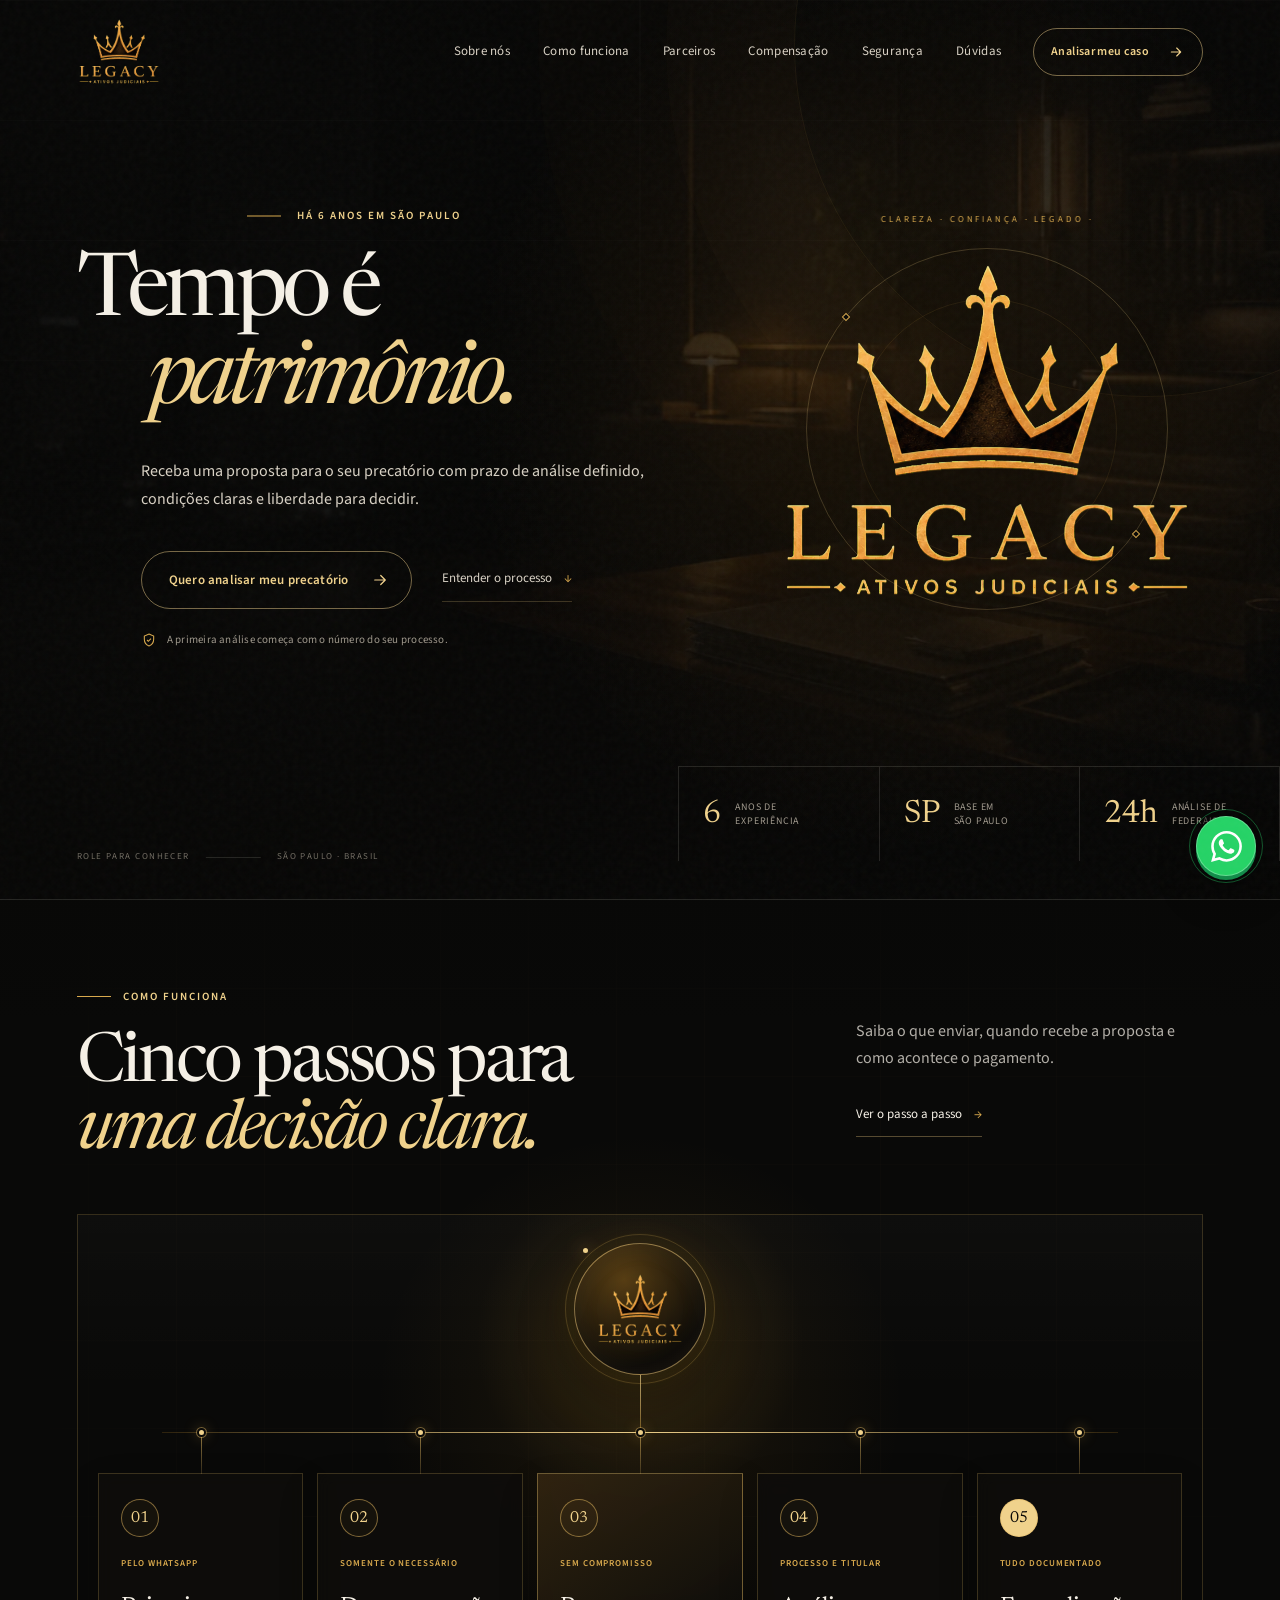
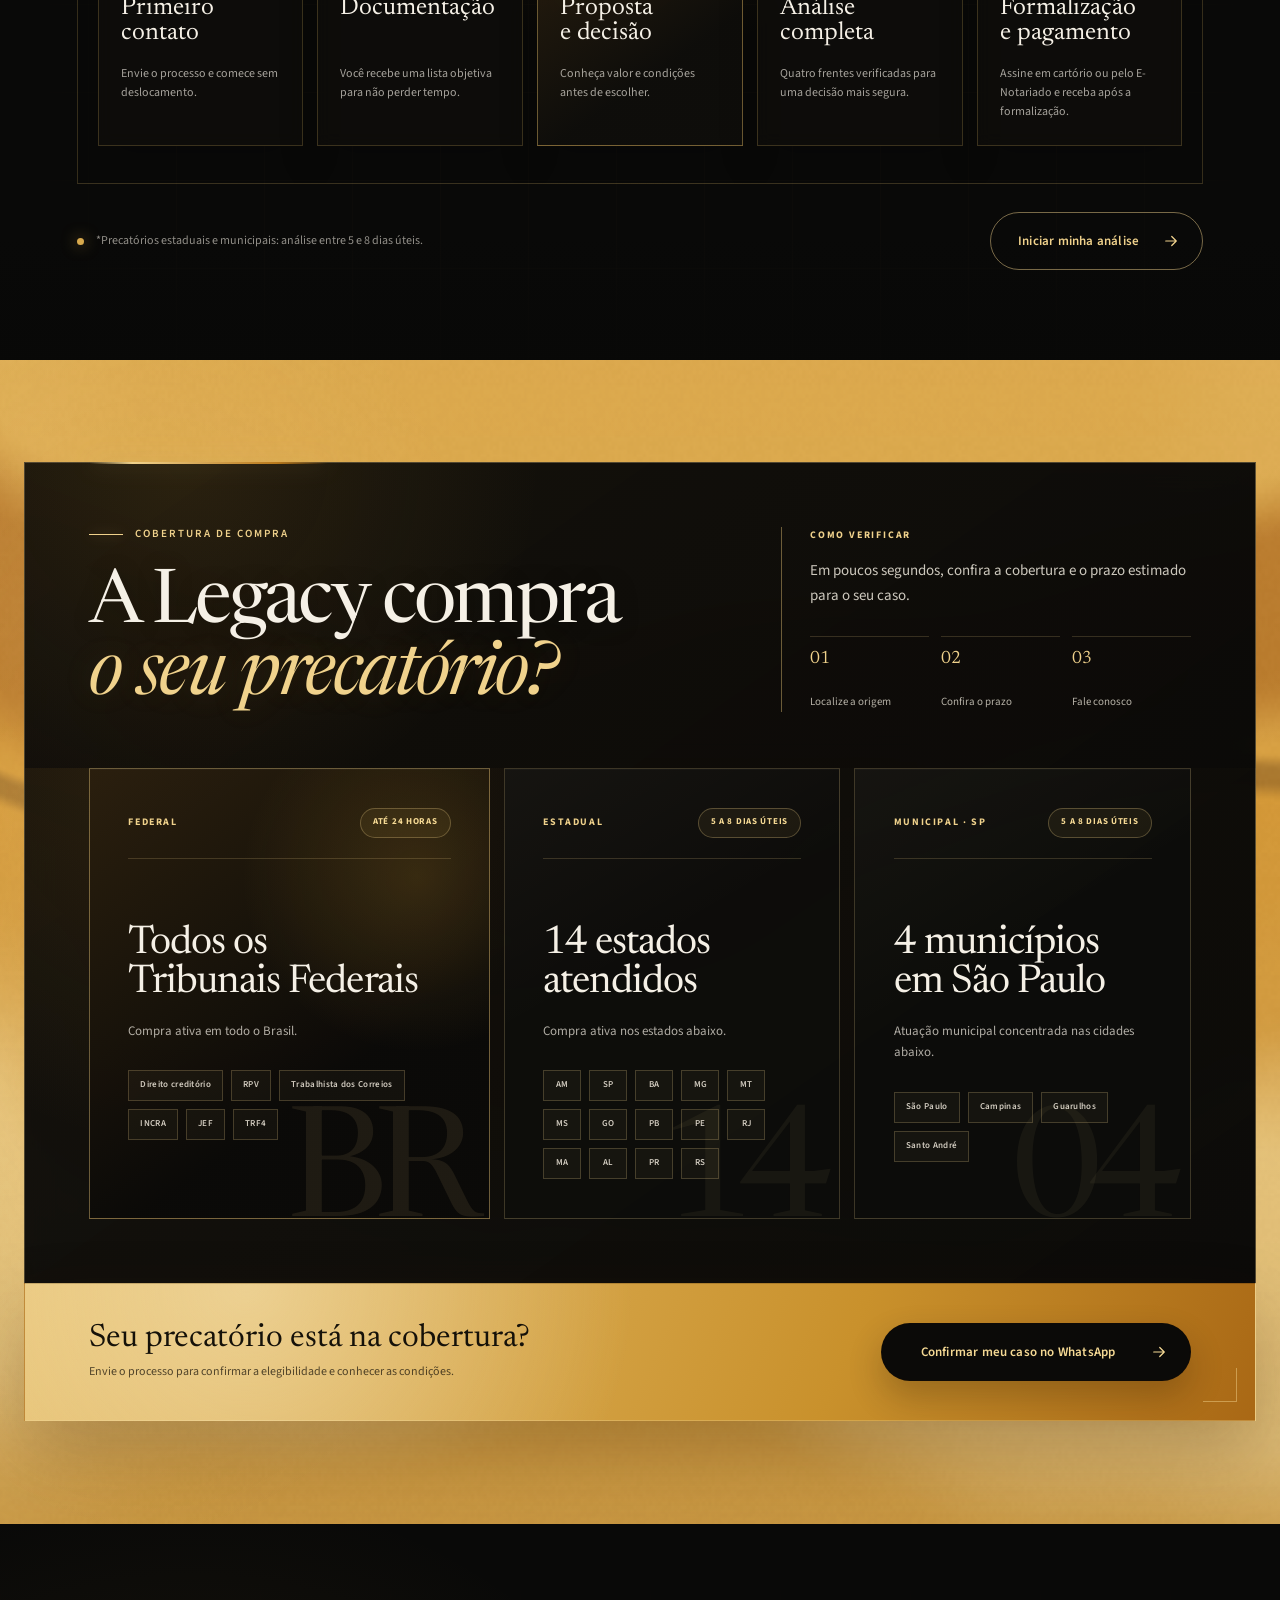
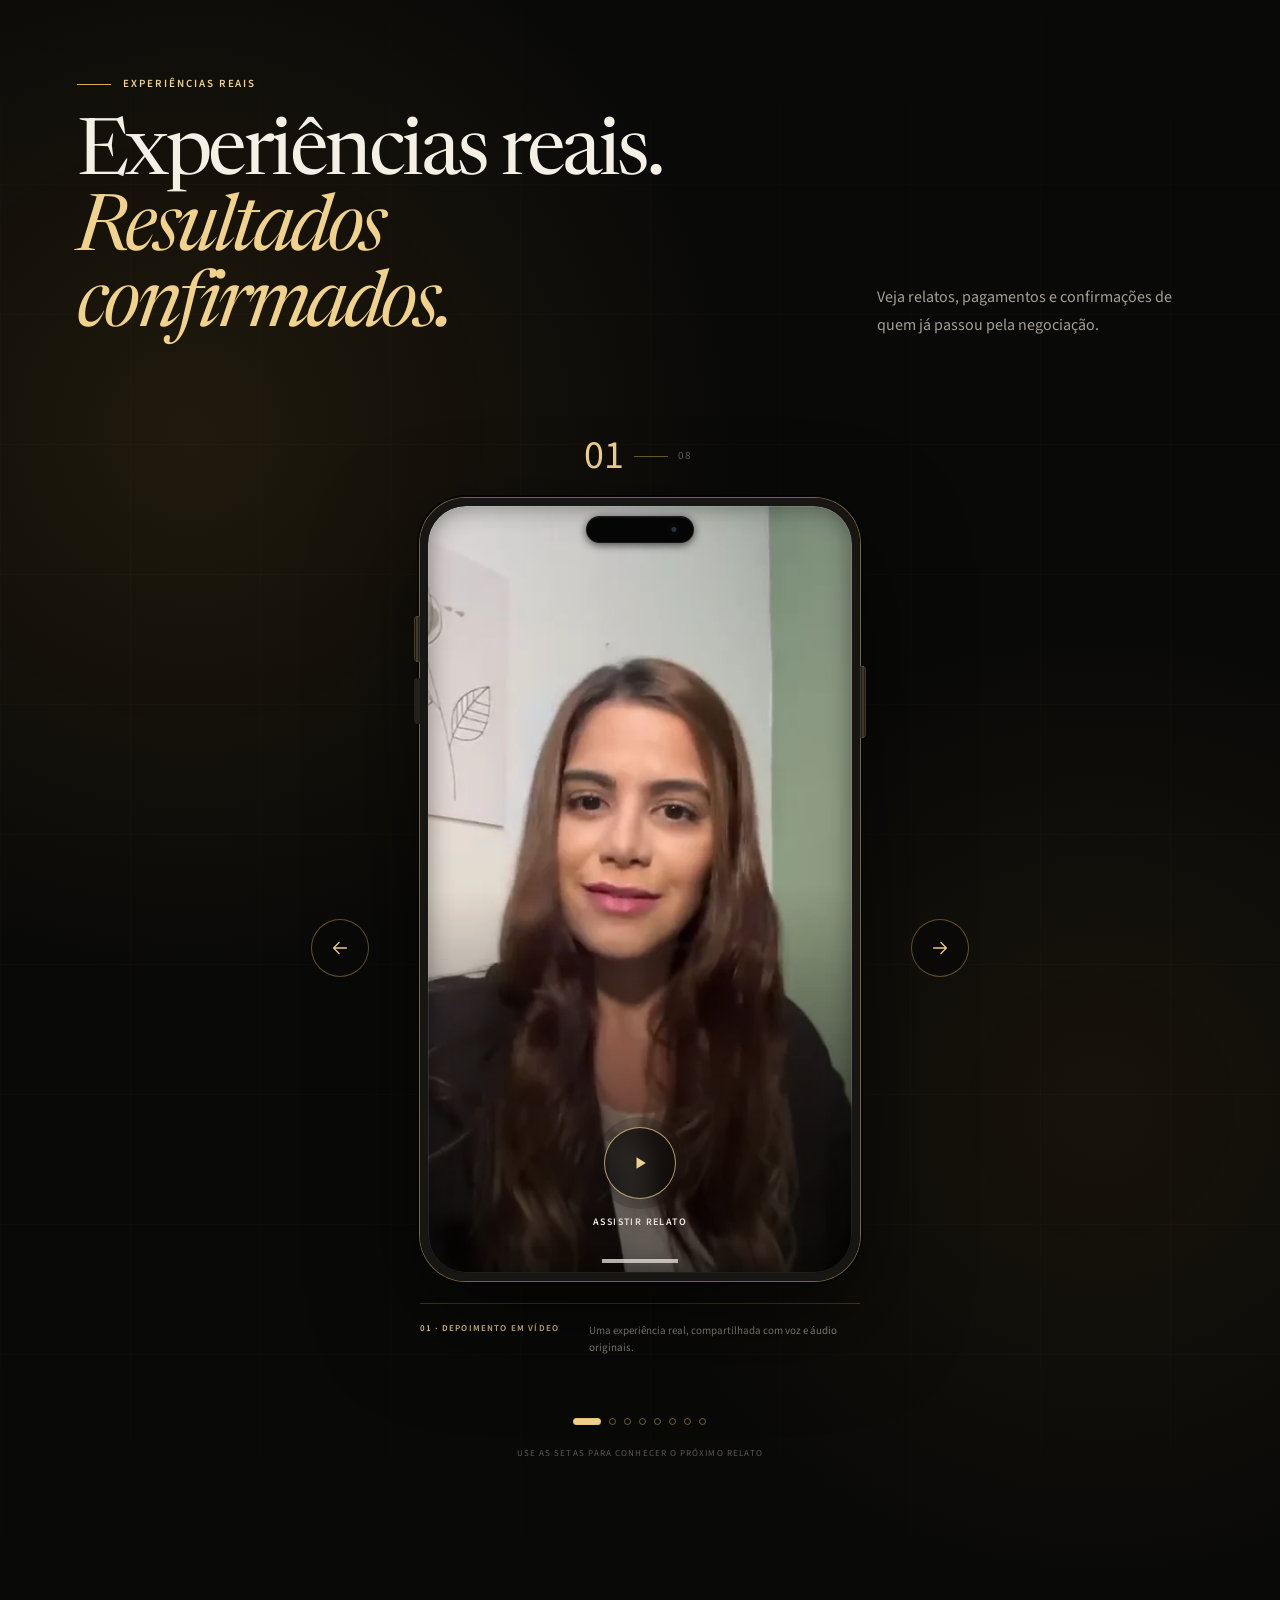
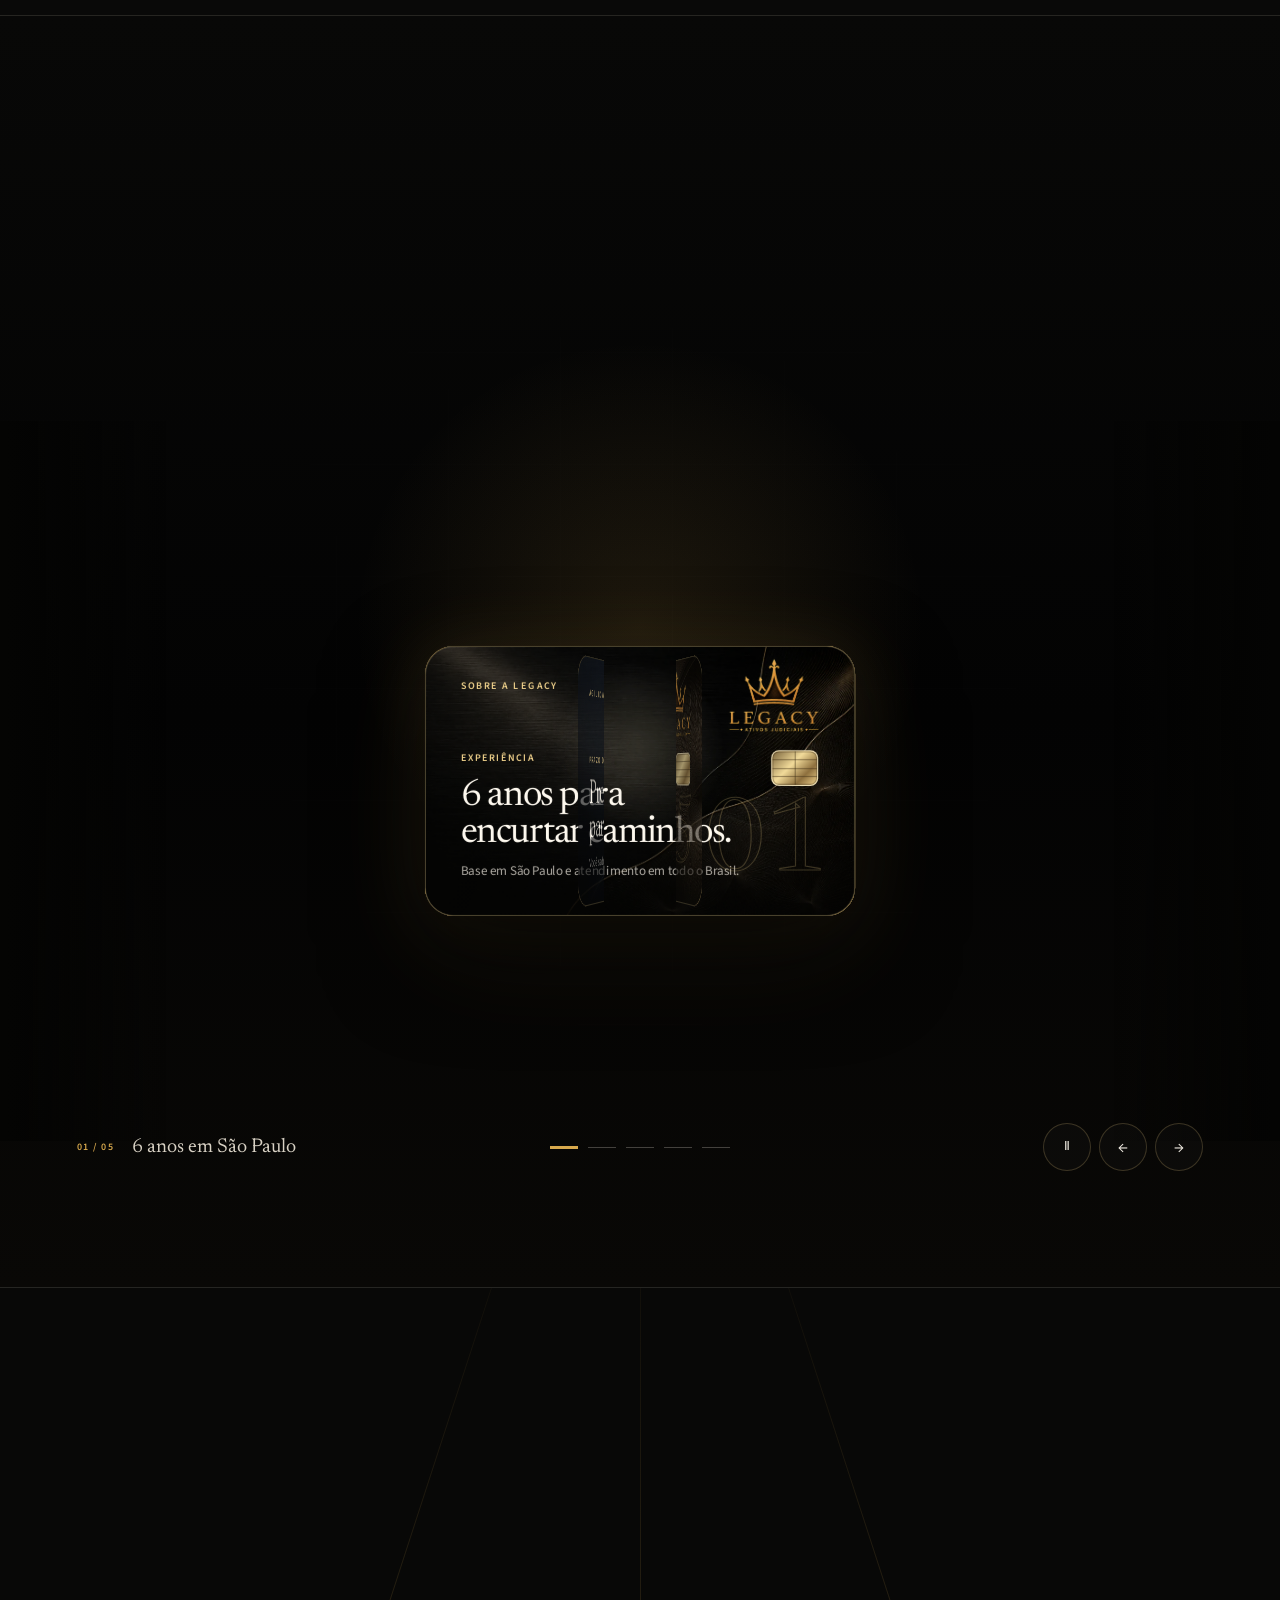
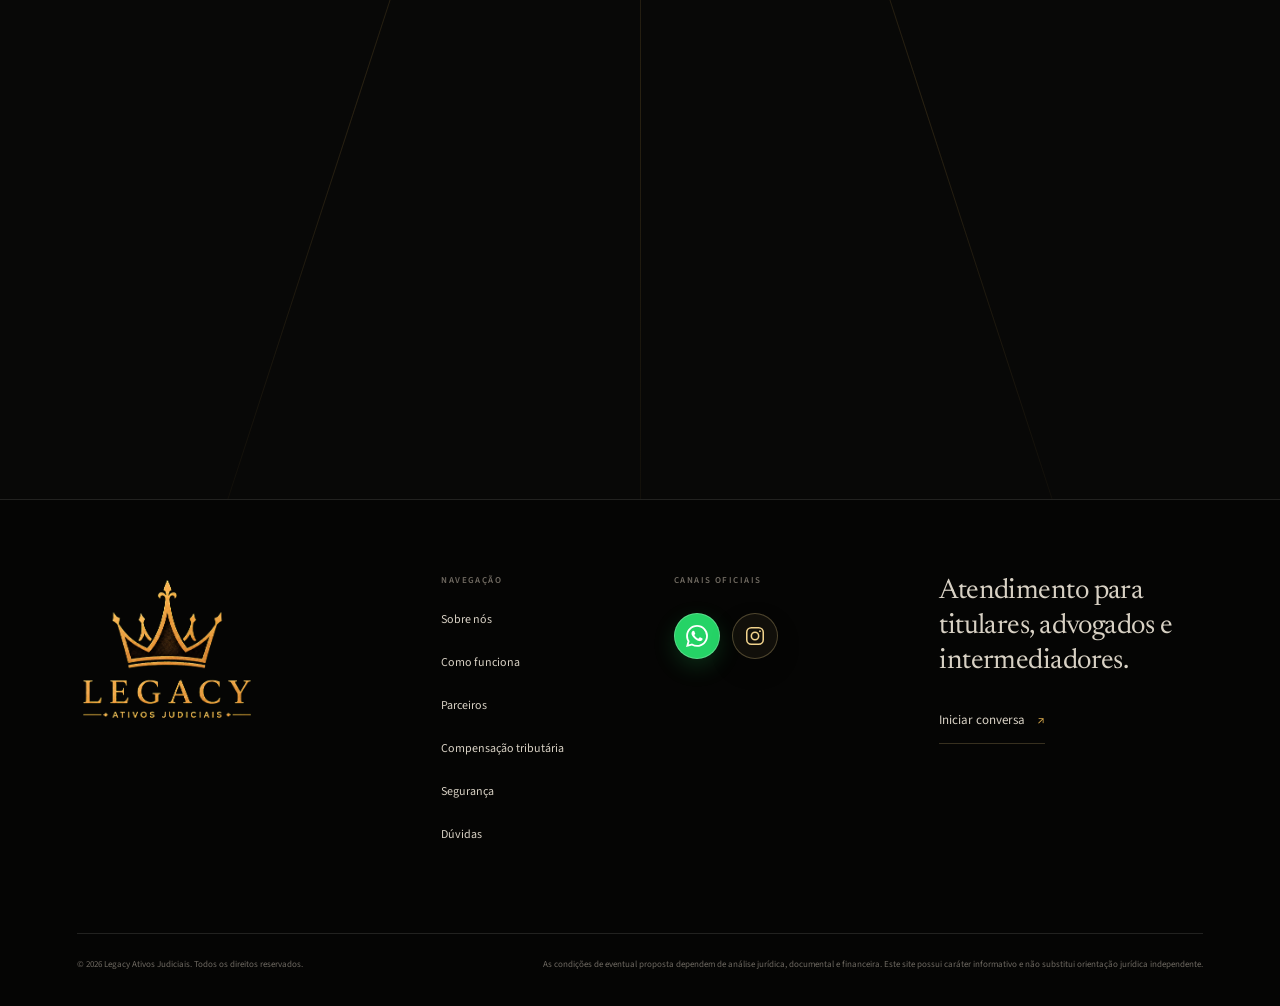
==== commit e4c70488: "Aprimora proposta de valor dos textos" ====
--- a/index.html
+++ b/index.html
@@ -80,7 +80,7 @@
               <span class="line"><span>Tempo é</span></span>
               <span class="line accent"><span>patrimônio.</span></span>
             </h1>
-            <p class="hero-lead">Compramos precatórios federais, estaduais e municipais selecionados. Envie seu processo, receba uma proposta e decida com calma.</p>
+            <p class="hero-lead">Receba uma proposta para o seu precatório com prazo de análise definido, condições claras e liberdade para decidir.</p>
             <div class="hero-actions">
               <a class="button button-primary magnetic" data-magnetic href="https://wa.me/5511948179546?text=Ol%C3%A1%2C%20vim%20pelo%20site%20da%20Legacy%20e%20gostaria%20de%20receber%20uma%20an%C3%A1lise%20do%20meu%20precat%C3%B3rio." target="_blank" rel="noopener noreferrer">
                 <span>Quero analisar meu precatório</span>
@@ -90,7 +90,7 @@
             </div>
             <p class="hero-note">
               <svg aria-hidden="true" viewBox="0 0 24 24"><path d="M12 3l7 3v5c0 4.4-2.7 8.3-7 10-4.3-1.7-7-5.6-7-10V6l7-3Z" /><path d="m9 12 2 2 4-4" /></svg>
-              Para receber uma proposta ou tirar uma dúvida, fale conosco.
+              A primeira análise começa com o número do seu processo.
             </p>
           </div>
 
@@ -122,7 +122,7 @@
             <h2 id="process-map-title" class="reveal">Cinco passos para<br><em>uma decisão clara.</em></h2>
           </div>
           <div class="process-map-intro reveal">
-            <p>Do envio do processo ao pagamento, sem etapas escondidas.</p>
+            <p>Saiba o que enviar, quando recebe a proposta e como acontece o pagamento.</p>
             <a class="text-link" href="como-funciona.html">Ver o passo a passo <span aria-hidden="true">→</span></a>
           </div>
         </div>
@@ -138,27 +138,27 @@
           <ol class="process-map-nodes" aria-label="Etapas da análise e negociação">
           <li class="process-map-node process-map-node-1" style="--node-order: 1">
             <span class="process-node-index">01</span>
-            <div><small>Pelo WhatsApp</small><h3>Primeiro contato</h3><p>Envie o processo e os dados básicos do titular.</p></div>
+            <div><small>Pelo WhatsApp</small><h3>Primeiro contato</h3><p>Envie o processo e comece sem deslocamento.</p></div>
           </li>
 
           <li class="process-map-node process-map-node-2" style="--node-order: 2">
             <span class="process-node-index">02</span>
-            <div><small>Somente o necessário</small><h3>Documentação</h3><p>Informamos exatamente quais documentos precisamos.</p></div>
+            <div><small>Somente o necessário</small><h3>Documentação</h3><p>Você recebe uma lista objetiva para não perder tempo.</p></div>
           </li>
 
           <li class="process-map-node process-map-node-3" style="--node-order: 3">
             <span class="process-node-index">03</span>
-            <div><small>Sem compromisso</small><h3>Proposta e decisão</h3><p>Você recebe as condições e decide se quer continuar.</p></div>
+            <div><small>Sem compromisso</small><h3>Proposta e decisão</h3><p>Conheça valor e condições antes de escolher.</p></div>
           </li>
 
           <li class="process-map-node process-map-node-4" style="--node-order: 4">
             <span class="process-node-index">04</span>
-            <div><small>Processo e titular</small><h3>Análise completa</h3><p>Avaliamos as frentes processual, fiscal, jurídica e financeira.</p></div>
+            <div><small>Processo e titular</small><h3>Análise completa</h3><p>Quatro frentes verificadas para uma decisão mais segura.</p></div>
           </li>
 
           <li class="process-map-node process-map-node-5" style="--node-order: 5">
             <span class="process-node-index">05</span>
-            <div><small>Tudo documentado</small><h3>Formalização e pagamento</h3><p>Após a aprovação, o contrato é assinado em cartório ou pelo E-Notariado. Depois, o pagamento é realizado.</p></div>
+            <div><small>Tudo documentado</small><h3>Formalização e pagamento</h3><p>Assine em cartório ou pelo E-Notariado e receba após a formalização.</p></div>
           </li>
           </ol>
         </div>
@@ -177,7 +177,7 @@
           </div>
           <div class="purchase-guide reveal">
             <span>Como verificar</span>
-            <p>Confira abaixo se a origem do seu precatório está entre as frentes atuais de compra.</p>
+            <p>Em poucos segundos, confira a cobertura e o prazo estimado para o seu caso.</p>
             <ol><li><b>01</b> Localize a origem</li><li><b>02</b> Confira o prazo</li><li><b>03</b> Fale conosco</li></ol>
           </div>
         </div>
@@ -212,7 +212,7 @@
         </div>
 
         <div class="shell purchase-action reveal">
-          <div><strong>Encontrou a origem do seu crédito?</strong><p>Envie o processo para confirmar a análise e receber uma proposta.</p></div>
+          <div><strong>Seu precatório está na cobertura?</strong><p>Envie o processo para confirmar a elegibilidade e conhecer as condições.</p></div>
           <a class="button button-primary" href="https://wa.me/5511948179546?text=Ol%C3%A1%2C%20quero%20confirmar%20se%20a%20Legacy%20compra%20o%20meu%20precat%C3%B3rio." target="_blank" rel="noopener noreferrer"><span>Confirmar meu caso no WhatsApp</span></a>
         </div>
       </section>
@@ -221,9 +221,9 @@
         <div class="shell social-proof-heading">
           <div>
             <p class="eyebrow reveal"><span></span> Experiências reais</p>
-            <h2 id="social-proof-title" class="reveal">Quem negocia com a Legacy<br><em>conta como foi.</em></h2>
-          </div>
-          <p class="reveal">Vídeos, pagamentos e confirmações reais, com dados pessoais preservados.</p>
+            <h2 id="social-proof-title" class="reveal">Experiências reais.<br><em>Resultados confirmados.</em></h2>
+          </div>
+          <p class="reveal">Veja relatos, pagamentos e confirmações de quem já passou pela negociação.</p>
         </div>
 
         <div class="shell proof-carousel reveal" data-proof-carousel tabindex="0" aria-label="Galeria de experiências reais">
@@ -327,10 +327,10 @@
         <div class="shell value-journey-heading">
           <div>
             <p class="eyebrow reveal"><span></span> Diferenciais da Legacy</p>
-            <h2 id="value-journey-title" class="reveal">Cinco pontos.<br><em>Sem complicação.</em></h2>
+            <h2 id="value-journey-title" class="reveal">O que faz diferença<br><em>na sua decisão.</em></h2>
           </div>
           <div class="value-journey-intro reveal">
-            <p>Um resumo direto sobre experiência, prazo, segurança, parceria e compensação tributária.</p>
+            <p>Experiência para orientar, prazo para planejar e segurança para decidir.</p>
             <a class="text-link" href="duvidas.html">Ainda tem dúvida? <span aria-hidden="true">→</span></a>
           </div>
         </div>
@@ -345,12 +345,12 @@
                   <span class="value-card-kicker">Sobre a Legacy</span>
                   <img class="value-card-logo" src="assets/legacy-logo.png" width="826" height="688" alt="">
                   <span class="value-card-chip" aria-hidden="true"><i></i><i></i></span>
-                  <div class="value-card-copy"><small>Experiência</small><h3>6 anos.<br>Base em São Paulo.</h3><p>Atuação focada em análise e compra de precatórios.</p></div>
+                  <div class="value-card-copy"><small>Experiência</small><h3>6 anos para<br>encurtar caminhos.</h3><p>Base em São Paulo e atendimento em todo o Brasil.</p></div>
                   <span class="value-card-mark" aria-hidden="true">01</span>
                 </div>
                 <div class="value-card-face value-card-back">
                   <span class="value-card-stripe" aria-hidden="true"></span>
-                  <div class="value-card-backcopy"><small>Quem somos</small><strong>Uma equipe para analisar, propor e acompanhar.</strong><p>Atendemos titulares, advogados e intermediadores em todo o processo.</p></div>
+                  <div class="value-card-backcopy"><small>Quem somos</small><strong>Experiência aplicada do primeiro contato ao pagamento.</strong><p>Você tem orientação e acompanhamento durante toda a operação.</p></div>
                   <span class="value-card-code">LEGACY / 01 · EXPERIÊNCIA</span>
                 </div>
               </div>
@@ -364,7 +364,7 @@
                   <span class="value-card-kicker">Agilidade</span>
                   <img class="value-card-logo" src="assets/legacy-logo.png" width="826" height="688" alt="">
                   <span class="value-card-chip" aria-hidden="true"><i></i><i></i></span>
-                  <div class="value-card-copy"><small>Prazo de análise</small><h3>Resposta sem<br>espera indefinida.</h3><p>Você sabe desde o início quando esperar nosso retorno.</p></div>
+                  <div class="value-card-copy"><small>Prazo de análise</small><h3>Previsibilidade<br>para decidir.</h3><p>Você sabe quando esperar o primeiro retorno.</p></div>
                   <span class="value-card-mark" aria-hidden="true">02</span>
                 </div>
                 <div class="value-card-face value-card-back">
@@ -383,7 +383,7 @@
                   <span class="value-card-kicker">Segurança</span>
                   <img class="value-card-logo" src="assets/legacy-logo.png" width="826" height="688" alt="">
                   <span class="value-card-chip" aria-hidden="true"><i></i><i></i></span>
-                  <div class="value-card-copy"><small>Análise completa</small><h3>Processo e titular<br>verificados.</h3><p>A formalização só acontece depois da aprovação.</p></div>
+                  <div class="value-card-copy"><small>Análise completa</small><h3>Segurança antes<br>da assinatura.</h3><p>Processo e titular são verificados antes da formalização.</p></div>
                   <span class="value-card-mark" aria-hidden="true">03</span>
                 </div>
                 <div class="value-card-face value-card-back">
@@ -402,7 +402,7 @@
                   <span class="value-card-kicker">Parceria</span>
                   <img class="value-card-logo" src="assets/legacy-logo.png" width="826" height="688" alt="">
                   <span class="value-card-chip" aria-hidden="true"><i></i><i></i></span>
-                  <div class="value-card-copy"><small>Advogados e intermediadores</small><h3>Indicação com<br>retorno e comissão.</h3><p>Cobertura e condições alinhadas antes do avanço.</p></div>
+                  <div class="value-card-copy"><small>Advogados e intermediadores</small><h3>Indicação com<br>retorno comercial.</h3><p>Prazo, cobertura e comissão alinhados antes do avanço.</p></div>
                   <span class="value-card-mark" aria-hidden="true">04</span>
                 </div>
                 <div class="value-card-face value-card-back">
@@ -421,7 +421,7 @@
                   <span class="value-card-kicker">Para empresas</span>
                   <img class="value-card-logo" src="assets/legacy-logo.png" width="826" height="688" alt="">
                   <span class="value-card-chip" aria-hidden="true"><i></i><i></i></span>
-                  <div class="value-card-copy"><small>Nova frente</small><h3>Compensação<br>tributária.</h3><p>Análise de créditos e débitos federais para empresas.</p></div>
+                  <div class="value-card-copy"><small>Para empresas</small><h3>Crédito com<br>rota tributária.</h3><p>Validação de créditos e débitos federais compatíveis.</p></div>
                   <span class="value-card-mark" aria-hidden="true">05</span>
                 </div>
                 <div class="value-card-face value-card-back value-card-final-back">
@@ -455,8 +455,8 @@
         <div class="closing-lines" aria-hidden="true"><span></span><span></span><span></span></div>
         <div class="shell closing-inner">
           <p class="eyebrow reveal"><span></span> Fale com a Legacy</p>
-          <h2 id="closing-title" class="reveal">Receba uma proposta.<br><em>Ou tire sua dúvida.</em></h2>
-          <p class="reveal">Envie o número do processo e diga como podemos ajudar.</p>
+          <h2 id="closing-title" class="reveal">Seu próximo passo<br><em>começa com uma análise.</em></h2>
+          <p class="reveal">Envie o número do processo para receber uma proposta ou esclarecer sua dúvida.</p>
           <a class="button button-primary button-large magnetic reveal" data-magnetic href="https://wa.me/5511948179546?text=Ol%C3%A1%2C%20vim%20pelo%20site%20da%20Legacy%20e%20gostaria%20de%20conversar%20sobre%20meu%20precat%C3%B3rio." target="_blank" rel="noopener noreferrer">
             <span>Conversar pelo WhatsApp</span>
             <svg aria-hidden="true" viewBox="0 0 24 24"><path d="M5 12h14M13 6l6 6-6 6" /></svg>
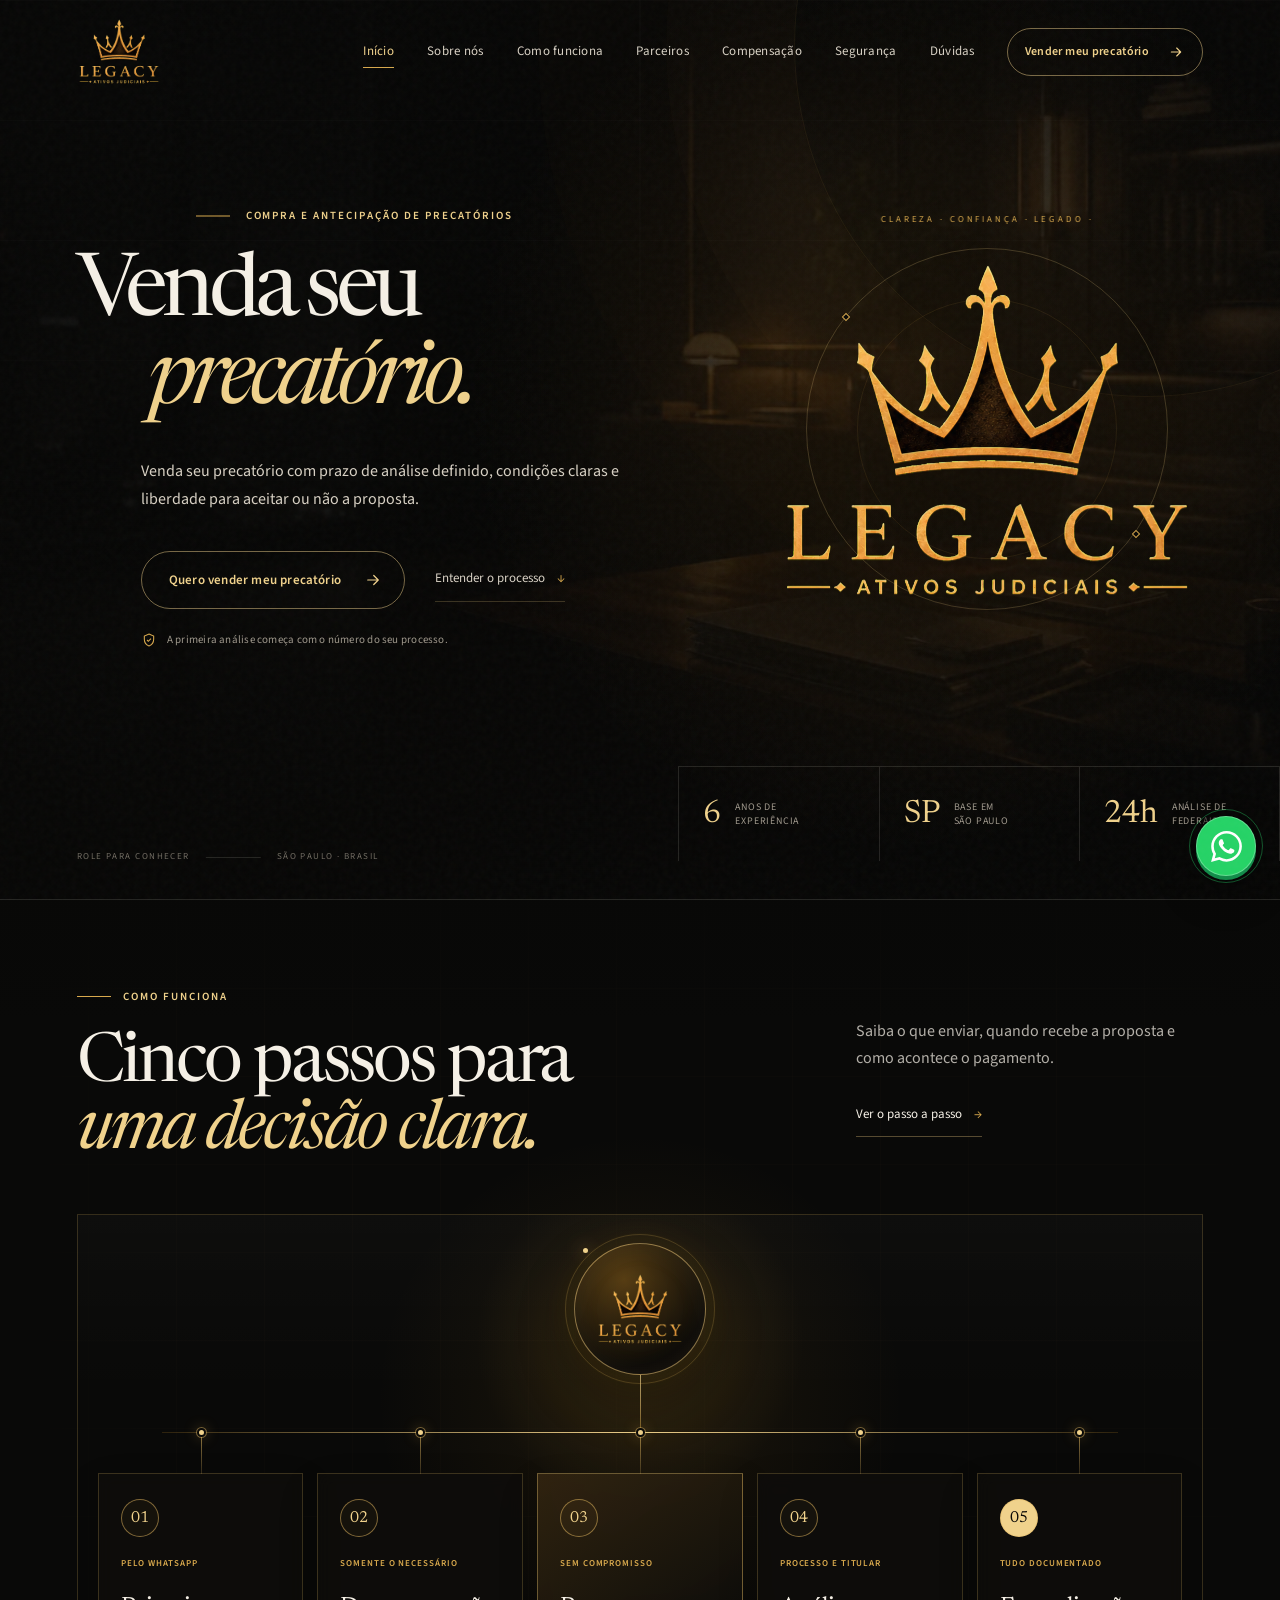
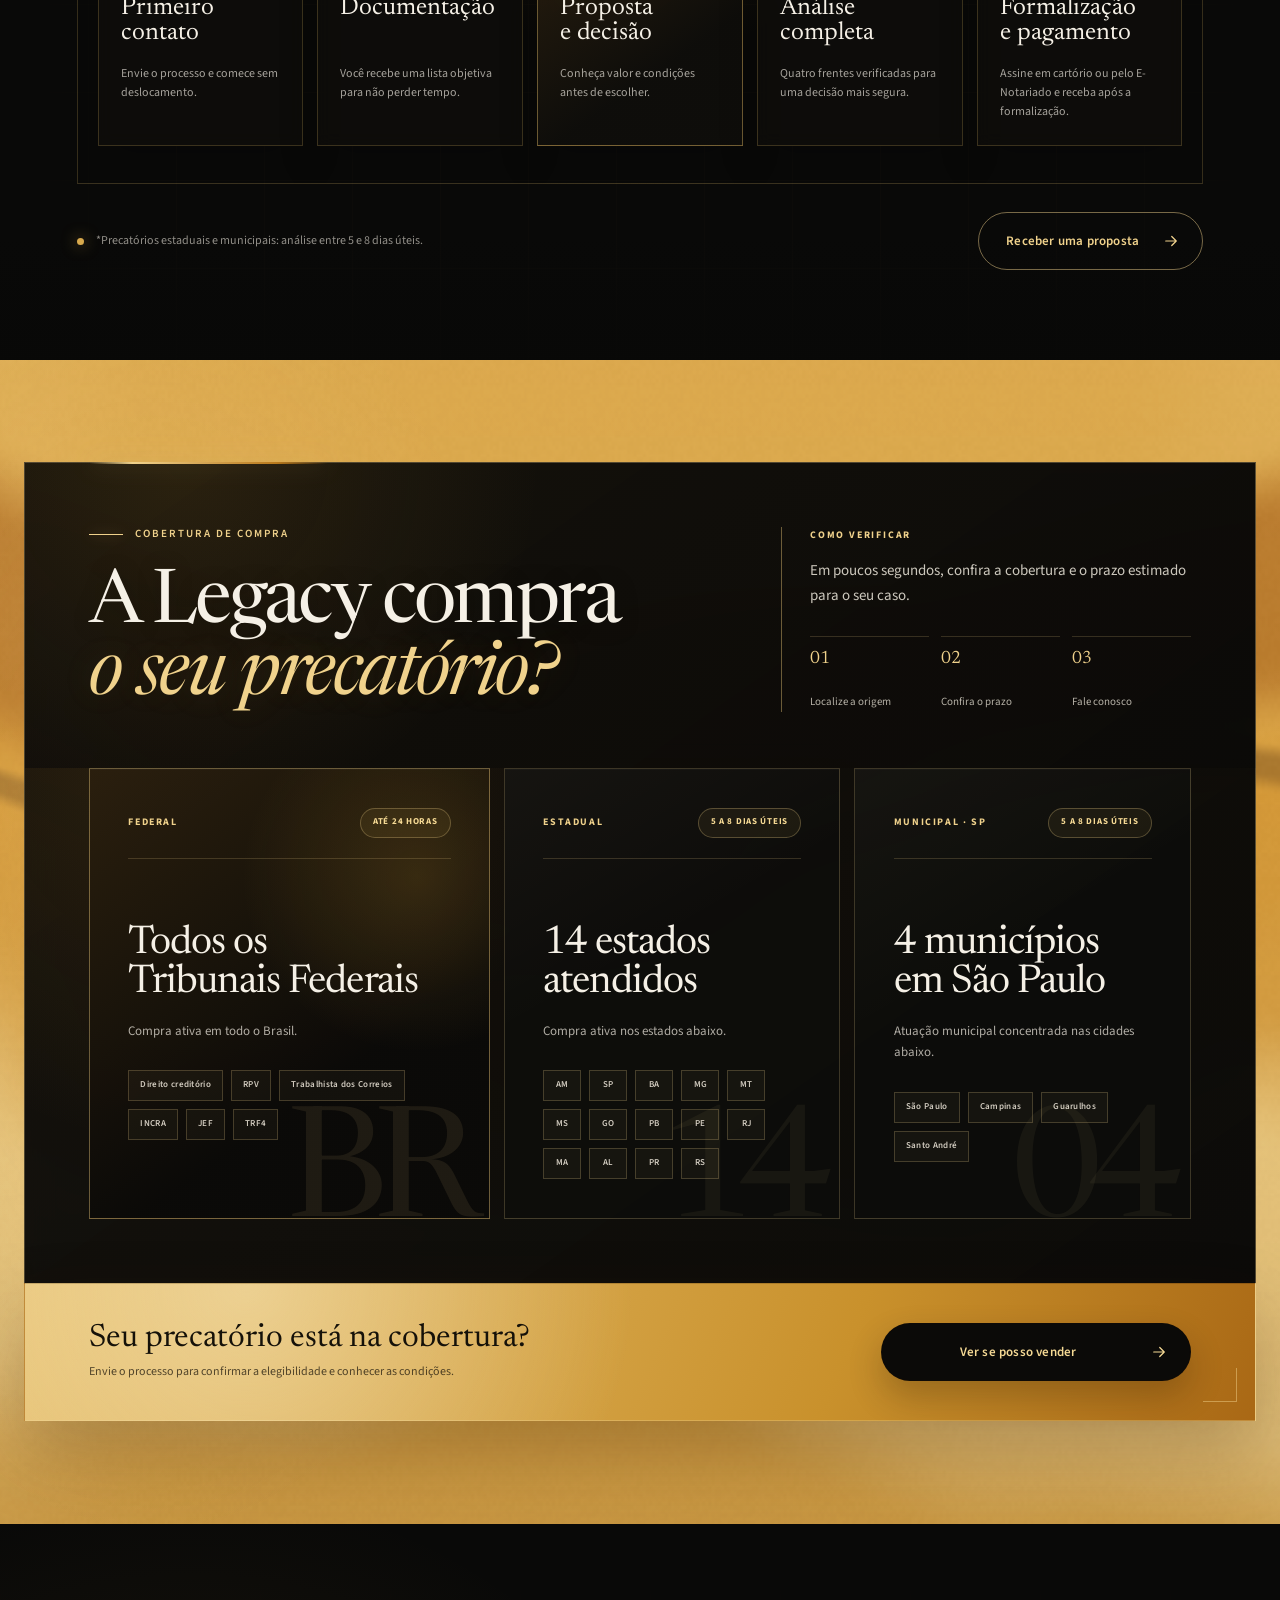
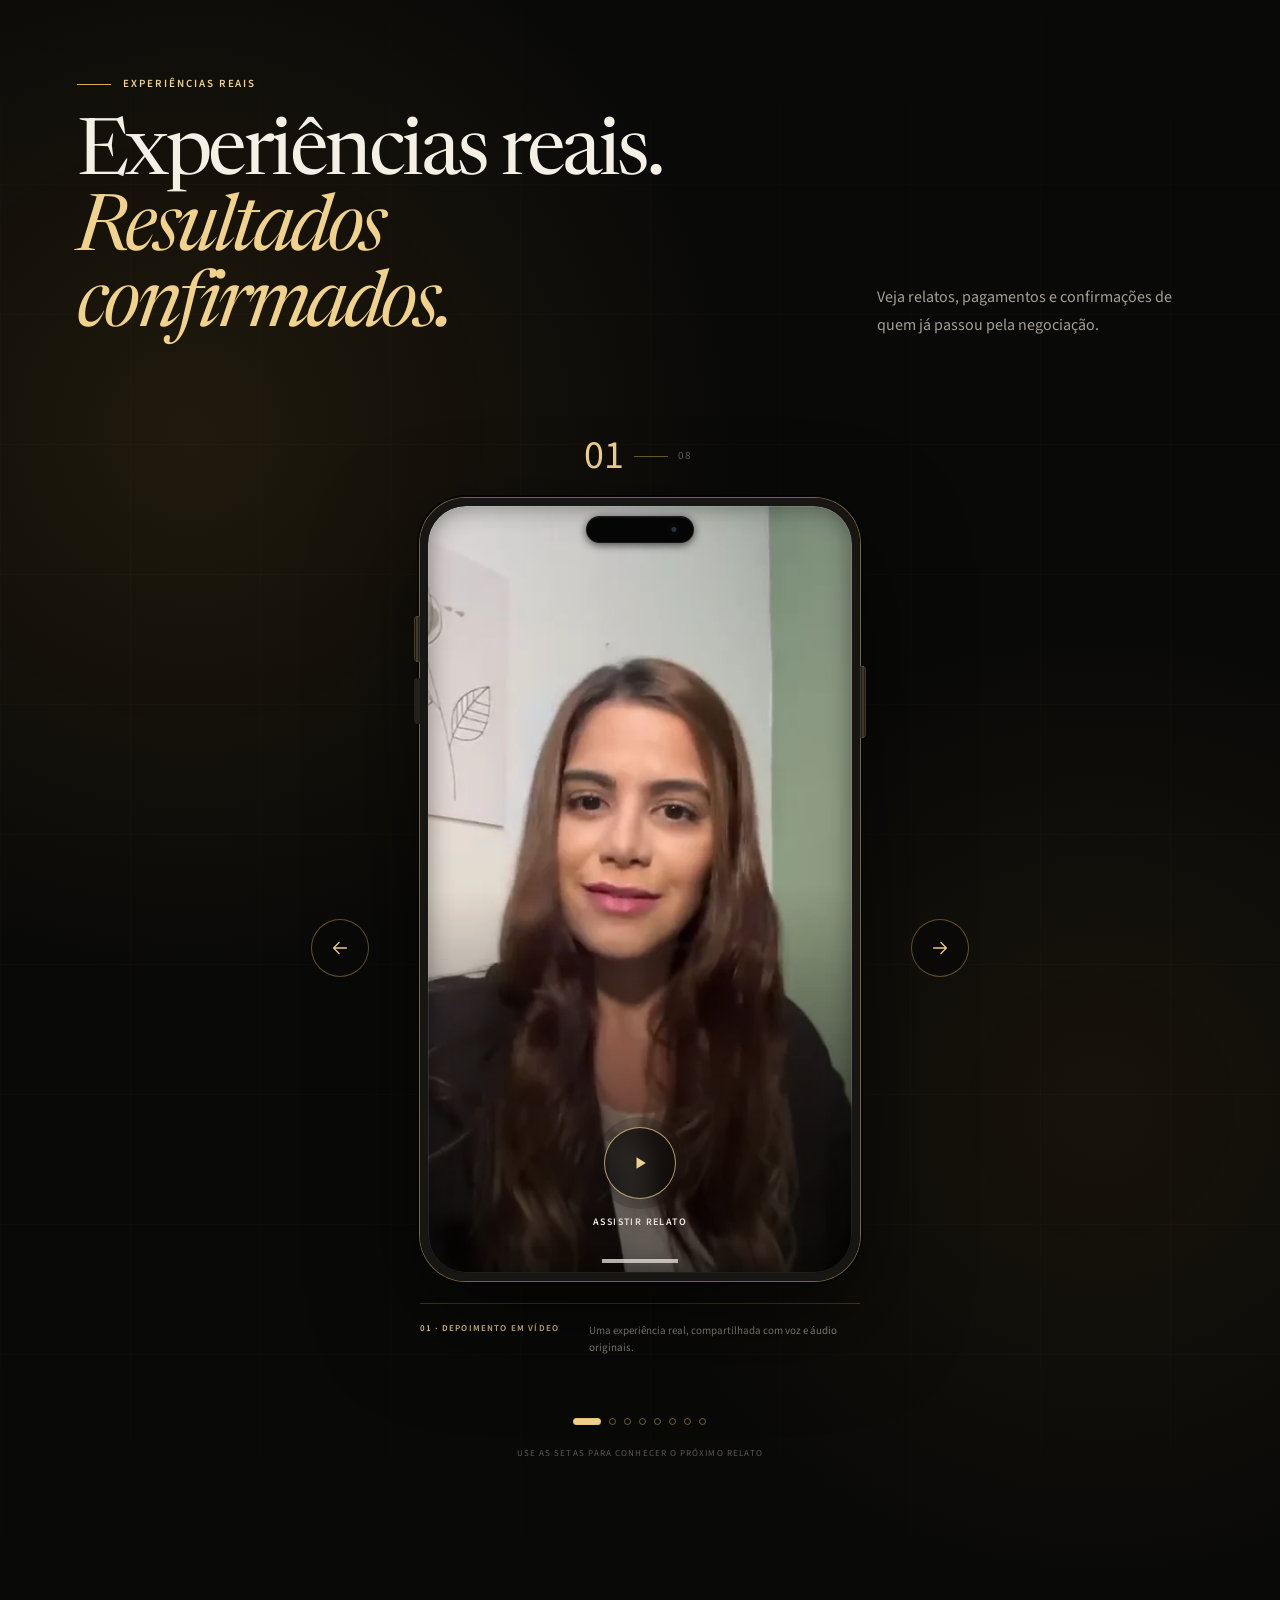
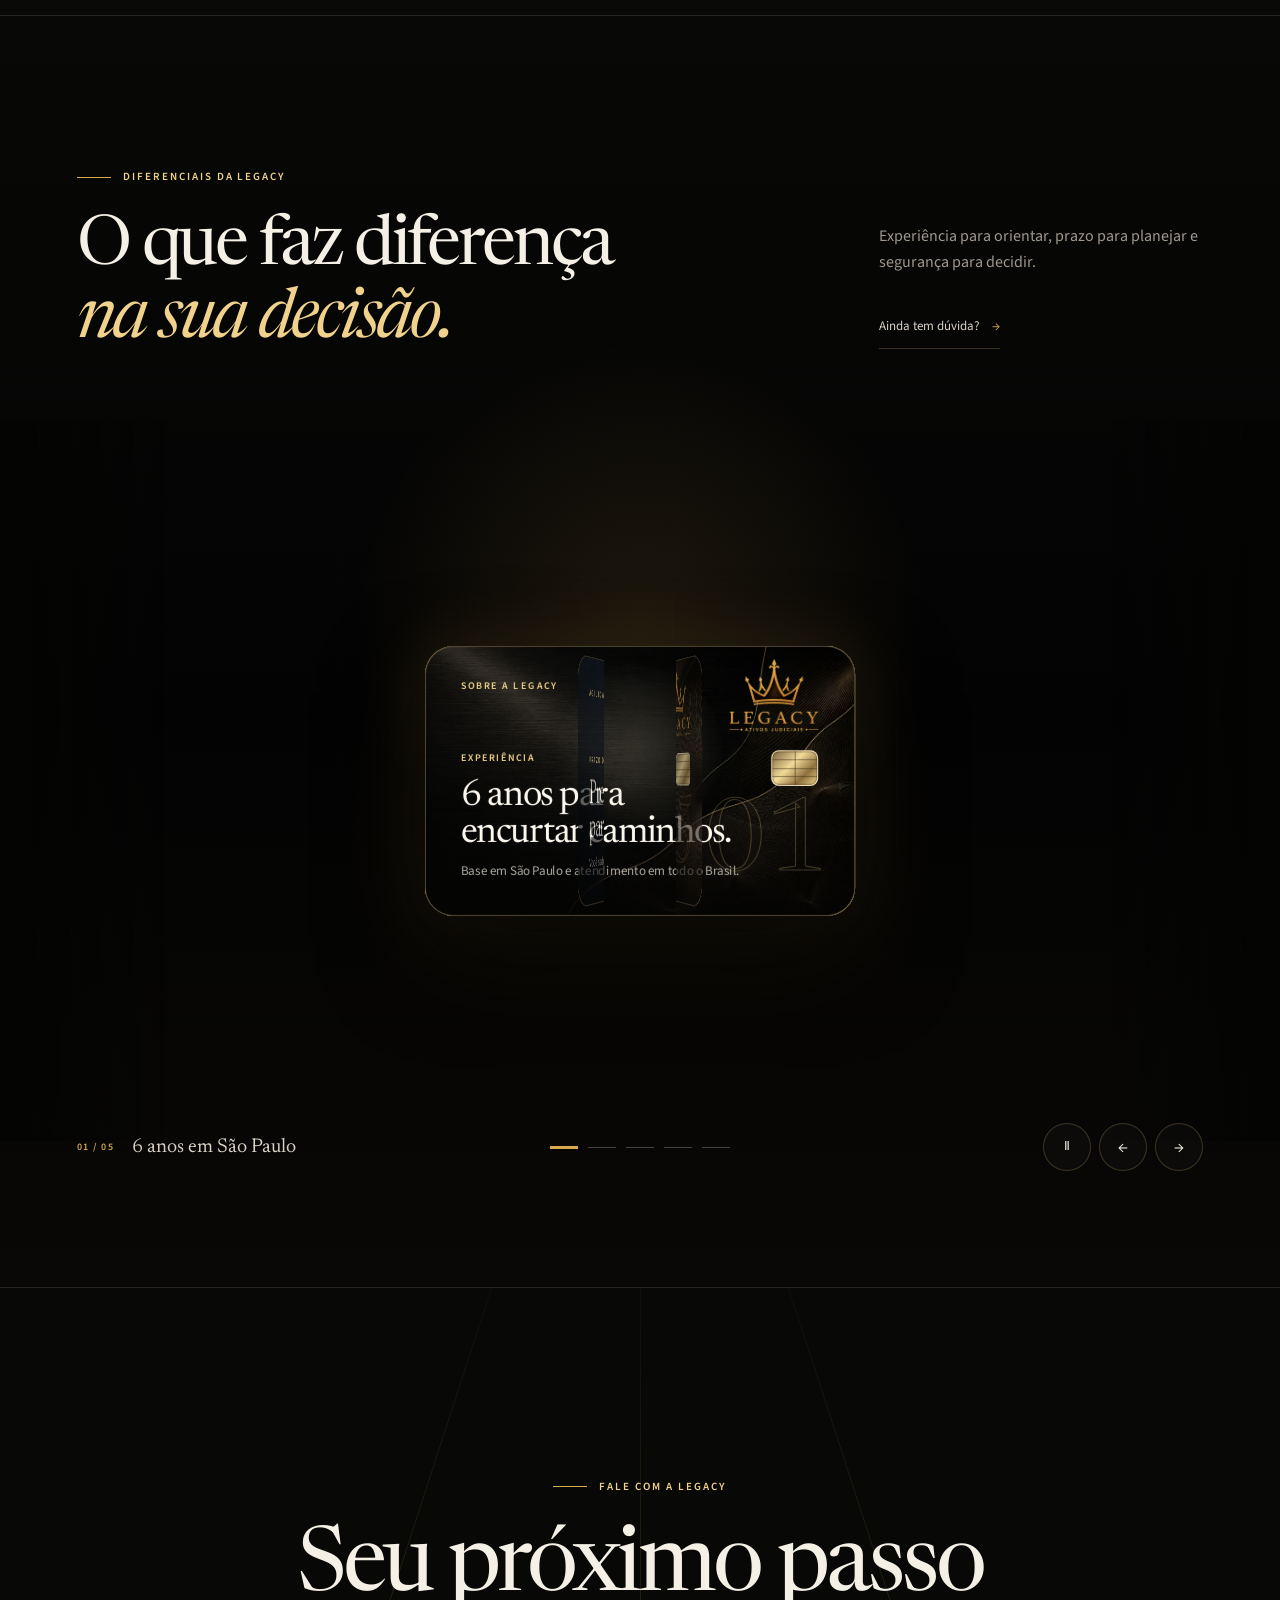
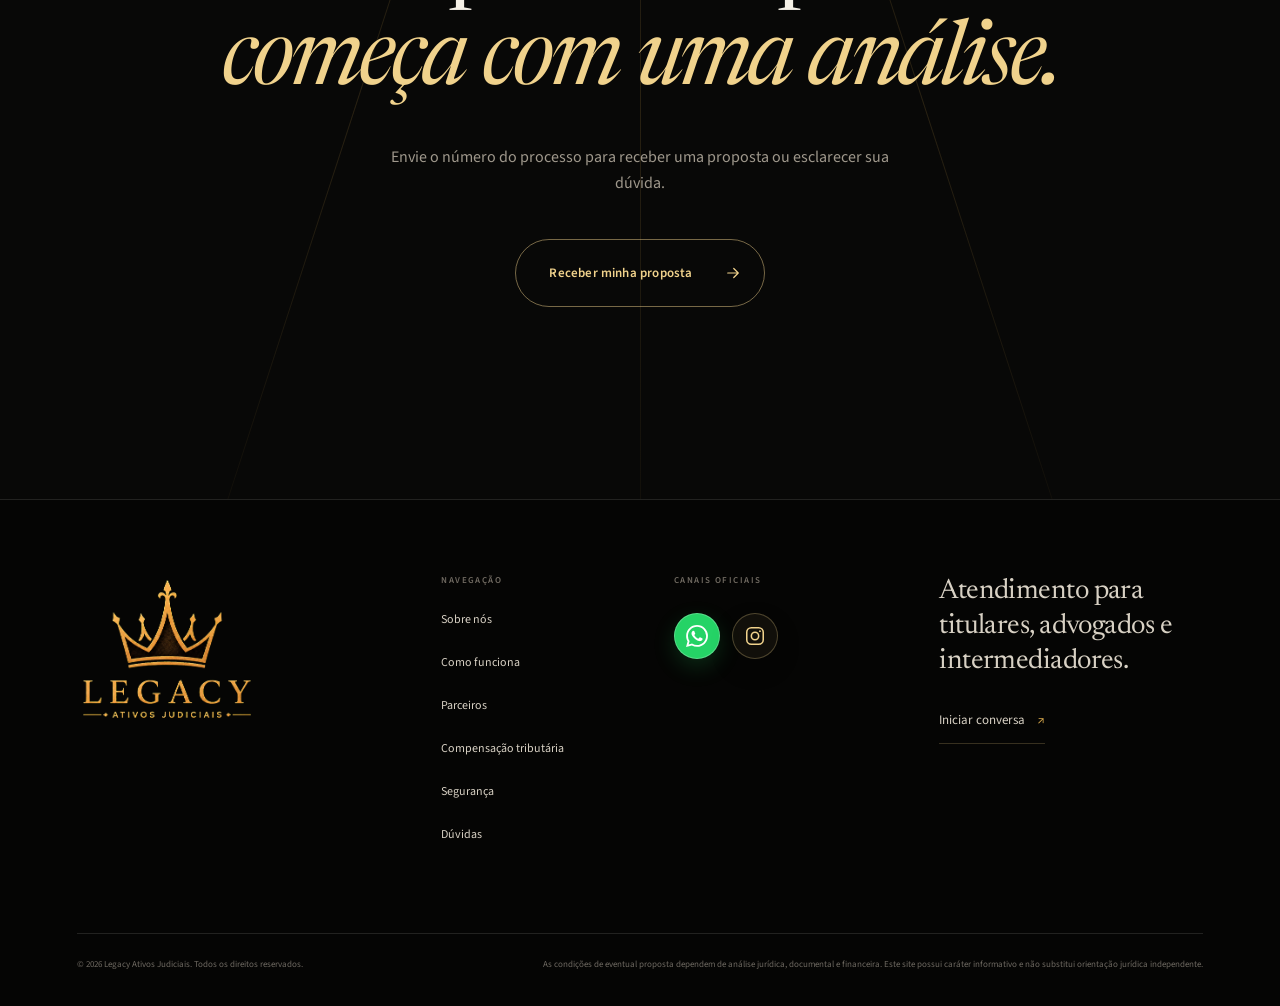
==== commit 2fb0db25: "Reforça apresentação e chamadas para ação" ====
--- a/index.html
+++ b/index.html
@@ -23,7 +23,7 @@
       rel="stylesheet"
     >
     <script>document.documentElement.classList.add('js');</script>
-    <link rel="stylesheet" href="styles.css?v=contact-icons-6">
+    <link rel="stylesheet" href="styles.css?v=brand-copy-8">
   </head>
   <body class="home-page">
     <a class="skip-link" href="#conteudo">Ir para o conteúdo</a>
@@ -38,6 +38,7 @@
         </a>
 
         <nav class="desktop-nav" aria-label="Navegação principal">
+          <a href="#inicio" aria-current="page">Início</a>
           <a href="sobre.html">Sobre nós</a>
           <a href="como-funciona.html">Como funciona</a>
           <a href="parceiros.html">Parceiros</a>
@@ -46,8 +47,8 @@
           <a href="duvidas.html">Dúvidas</a>
         </nav>
 
-        <a class="header-cta magnetic" data-magnetic href="https://wa.me/5511948179546?text=Ol%C3%A1%2C%20vim%20pelo%20site%20da%20Legacy%20e%20gostaria%20de%20analisar%20meu%20precat%C3%B3rio." target="_blank" rel="noopener noreferrer">
-          Analisar meu caso
+        <a class="header-cta magnetic" data-magnetic href="https://wa.me/5511948179546?text=Ol%C3%A1%2C%20quero%20receber%20uma%20proposta%20para%20vender%20meu%20precat%C3%B3rio." target="_blank" rel="noopener noreferrer">
+          Vender meu precatório
           <svg aria-hidden="true" viewBox="0 0 24 24"><path d="M5 12h14M13 6l6 6-6 6" /></svg>
         </a>
 
@@ -58,13 +59,14 @@
 
       <div class="mobile-menu" id="mobile-menu" inert>
         <nav aria-label="Navegação móvel">
+          <a href="#inicio" aria-current="page">Início</a>
           <a href="sobre.html">Sobre nós</a>
           <a href="como-funciona.html">Como funciona</a>
           <a href="parceiros.html">Parceiros</a>
           <a href="compensacao-tributaria.html">Compensação tributária</a>
           <a href="seguranca.html">Segurança</a>
           <a href="duvidas.html">Dúvidas</a>
-          <a class="mobile-menu-cta" href="https://wa.me/5511948179546?text=Ol%C3%A1%2C%20vim%20pelo%20site%20da%20Legacy%20e%20gostaria%20de%20analisar%20meu%20precat%C3%B3rio." target="_blank" rel="noopener noreferrer">Falar no WhatsApp</a>
+          <a class="mobile-menu-cta" href="https://wa.me/5511948179546?text=Ol%C3%A1%2C%20quero%20receber%20uma%20proposta%20para%20vender%20meu%20precat%C3%B3rio." target="_blank" rel="noopener noreferrer">Vender meu precatório</a>
         </nav>
       </div>
     </header>
@@ -75,15 +77,15 @@
         <div class="hero-glow" aria-hidden="true"></div>
         <div class="hero-grid shell">
           <div class="hero-copy">
-            <p class="eyebrow hero-eyebrow"><span></span> Há 6 anos em São Paulo</p>
+            <p class="eyebrow hero-eyebrow"><span></span> Compra e antecipação de precatórios</p>
             <h1 id="hero-title">
-              <span class="line"><span>Tempo é</span></span>
-              <span class="line accent"><span>patrimônio.</span></span>
+              <span class="line"><span>Venda seu</span></span>
+              <span class="line accent"><span>precatório.</span></span>
             </h1>
-            <p class="hero-lead">Receba uma proposta para o seu precatório com prazo de análise definido, condições claras e liberdade para decidir.</p>
+            <p class="hero-lead">Venda seu precatório com prazo de análise definido, condições claras e liberdade para aceitar ou não a proposta.</p>
             <div class="hero-actions">
-              <a class="button button-primary magnetic" data-magnetic href="https://wa.me/5511948179546?text=Ol%C3%A1%2C%20vim%20pelo%20site%20da%20Legacy%20e%20gostaria%20de%20receber%20uma%20an%C3%A1lise%20do%20meu%20precat%C3%B3rio." target="_blank" rel="noopener noreferrer">
-                <span>Quero analisar meu precatório</span>
+              <a class="button button-primary magnetic" data-magnetic href="https://wa.me/5511948179546?text=Ol%C3%A1%2C%20quero%20receber%20uma%20proposta%20para%20vender%20meu%20precat%C3%B3rio." target="_blank" rel="noopener noreferrer">
+                <span>Quero vender meu precatório</span>
                 <svg aria-hidden="true" viewBox="0 0 24 24"><path d="M5 12h14M13 6l6 6-6 6" /></svg>
               </a>
             <a class="text-link" href="#processo">Entender o processo <span aria-hidden="true">↓</span></a>
@@ -165,7 +167,7 @@
 
         <div class="shell process-map-footer reveal">
           <p><span></span> *Precatórios estaduais e municipais: análise entre 5 e 8 dias úteis.</p>
-          <a class="button button-primary" href="https://wa.me/5511948179546?text=Ol%C3%A1%2C%20vim%20pelo%20site%20da%20Legacy%20e%20gostaria%20de%20iniciar%20uma%20an%C3%A1lise." target="_blank" rel="noopener noreferrer"><span>Iniciar minha análise</span></a>
+          <a class="button button-primary" href="https://wa.me/5511948179546?text=Ol%C3%A1%2C%20quero%20receber%20uma%20proposta%20para%20vender%20meu%20precat%C3%B3rio." target="_blank" rel="noopener noreferrer"><span>Receber uma proposta</span></a>
         </div>
       </section>
 
@@ -213,7 +215,7 @@
 
         <div class="shell purchase-action reveal">
           <div><strong>Seu precatório está na cobertura?</strong><p>Envie o processo para confirmar a elegibilidade e conhecer as condições.</p></div>
-          <a class="button button-primary" href="https://wa.me/5511948179546?text=Ol%C3%A1%2C%20quero%20confirmar%20se%20a%20Legacy%20compra%20o%20meu%20precat%C3%B3rio." target="_blank" rel="noopener noreferrer"><span>Confirmar meu caso no WhatsApp</span></a>
+          <a class="button button-primary" href="https://wa.me/5511948179546?text=Ol%C3%A1%2C%20quero%20confirmar%20se%20posso%20vender%20meu%20precat%C3%B3rio%20para%20a%20Legacy." target="_blank" rel="noopener noreferrer"><span>Ver se posso vender</span></a>
         </div>
       </section>
 
@@ -458,7 +460,7 @@
           <h2 id="closing-title" class="reveal">Seu próximo passo<br><em>começa com uma análise.</em></h2>
           <p class="reveal">Envie o número do processo para receber uma proposta ou esclarecer sua dúvida.</p>
           <a class="button button-primary button-large magnetic reveal" data-magnetic href="https://wa.me/5511948179546?text=Ol%C3%A1%2C%20vim%20pelo%20site%20da%20Legacy%20e%20gostaria%20de%20conversar%20sobre%20meu%20precat%C3%B3rio." target="_blank" rel="noopener noreferrer">
-            <span>Conversar pelo WhatsApp</span>
+            <span>Receber minha proposta</span>
             <svg aria-hidden="true" viewBox="0 0 24 24"><path d="M5 12h14M13 6l6 6-6 6" /></svg>
           </a>
         </div>
--- a/styles.css
+++ b/styles.css
@@ -938,8 +938,8 @@
 }
 
 .inner-page .desktop-nav { gap: clamp(18px, 1.8vw, 31px); }
-.inner-page .desktop-nav a[aria-current="page"] { color: var(--gold-light); }
-.inner-page .desktop-nav a[aria-current="page"]::after { transform: scaleX(1); }
+.desktop-nav a[aria-current="page"] { color: var(--gold-light); }
+.desktop-nav a[aria-current="page"]::after { transform: scaleX(1); }
 .header-cta > span { font-size: 16px; }
 
 .page-transition {
@@ -1229,6 +1229,14 @@
 .editorial-body { padding-top: 72px; color: #625c52; }
 .editorial-body p { font-size: 15px; line-height: 1.9; }
 .editorial-body p + p { margin-top: 24px; }
+.editorial-body .about-signature {
+  display: grid;
+  gap: 4px;
+  padding: 18px 0 18px 20px;
+  border-left: 1px solid var(--gold);
+}
+.editorial-body .about-signature strong { color: var(--ink); font-family: var(--display); font-size: 20px; font-weight: 500; }
+.editorial-body .about-signature span { color: #85765f; font-size: 12px; letter-spacing: .06em; }
 .split-heading { display: grid; grid-template-columns: 1.35fr .65fr; gap: clamp(50px, 10vw, 150px); align-items: end; margin-bottom: 72px; }
 .split-heading > p { max-width: 490px; margin-bottom: 8px; color: var(--muted); }
 .dark-heading > p { color: #675f54; }
@@ -2190,6 +2198,8 @@
   .js .mobile-menu.open nav > a:nth-child(4) { transition-delay: 105ms; }
   .js .mobile-menu.open nav > a:nth-child(5) { transition-delay: 140ms; }
   .js .mobile-menu.open nav > a:nth-child(6) { transition-delay: 175ms; }
+  .js .mobile-menu.open nav > a:nth-child(7) { transition-delay: 210ms; }
+  .js .mobile-menu.open nav > a:nth-child(8) { transition-delay: 245ms; }
   .mobile-menu nav > a:not(.mobile-menu-cta)::after { content: "↗"; position: absolute; right: 2px; color: #65573f; font-family: var(--body); font-size: 14px; }
   .mobile-menu nav > a[aria-current="page"] { padding-left: 20px; color: var(--gold-light); }
   .mobile-menu nav > a[aria-current="page"]::before { content: ""; position: absolute; left: 0; width: 7px; height: 7px; border: 1px solid var(--gold); transform: rotate(45deg); }
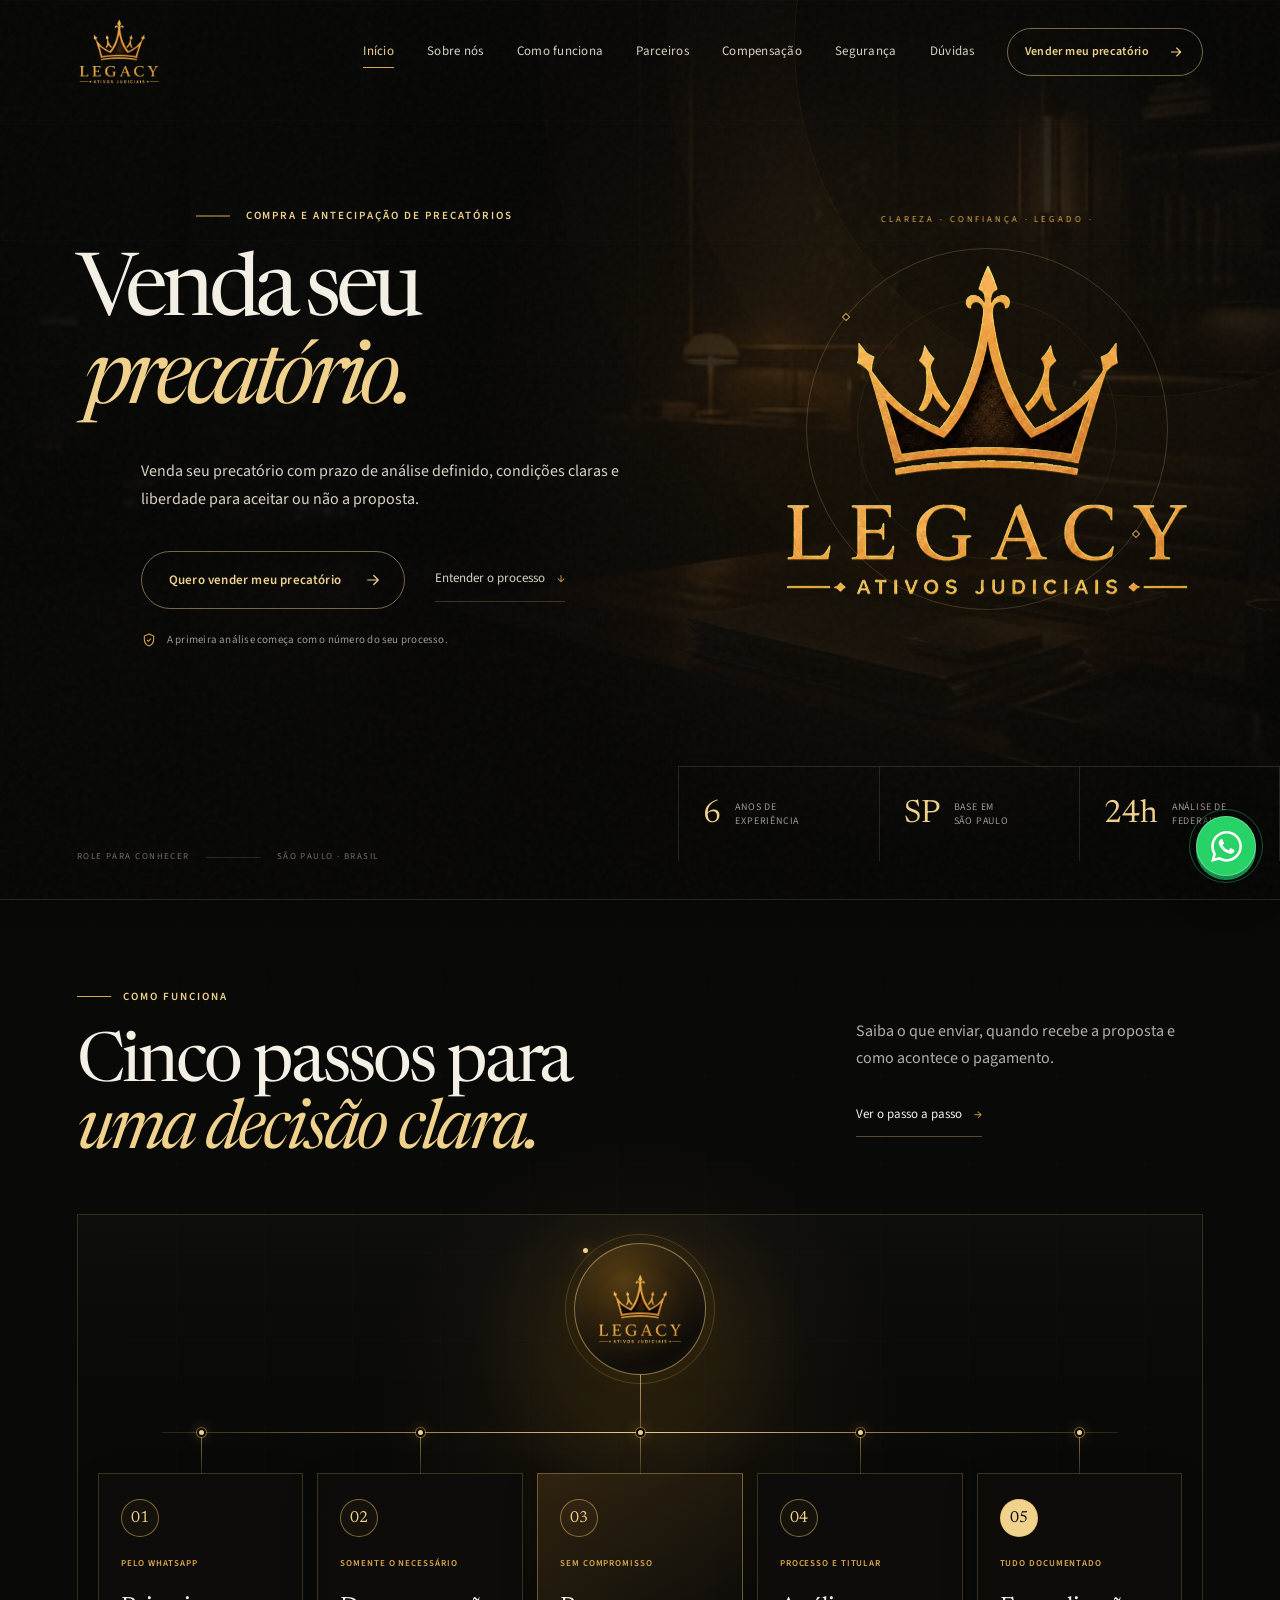
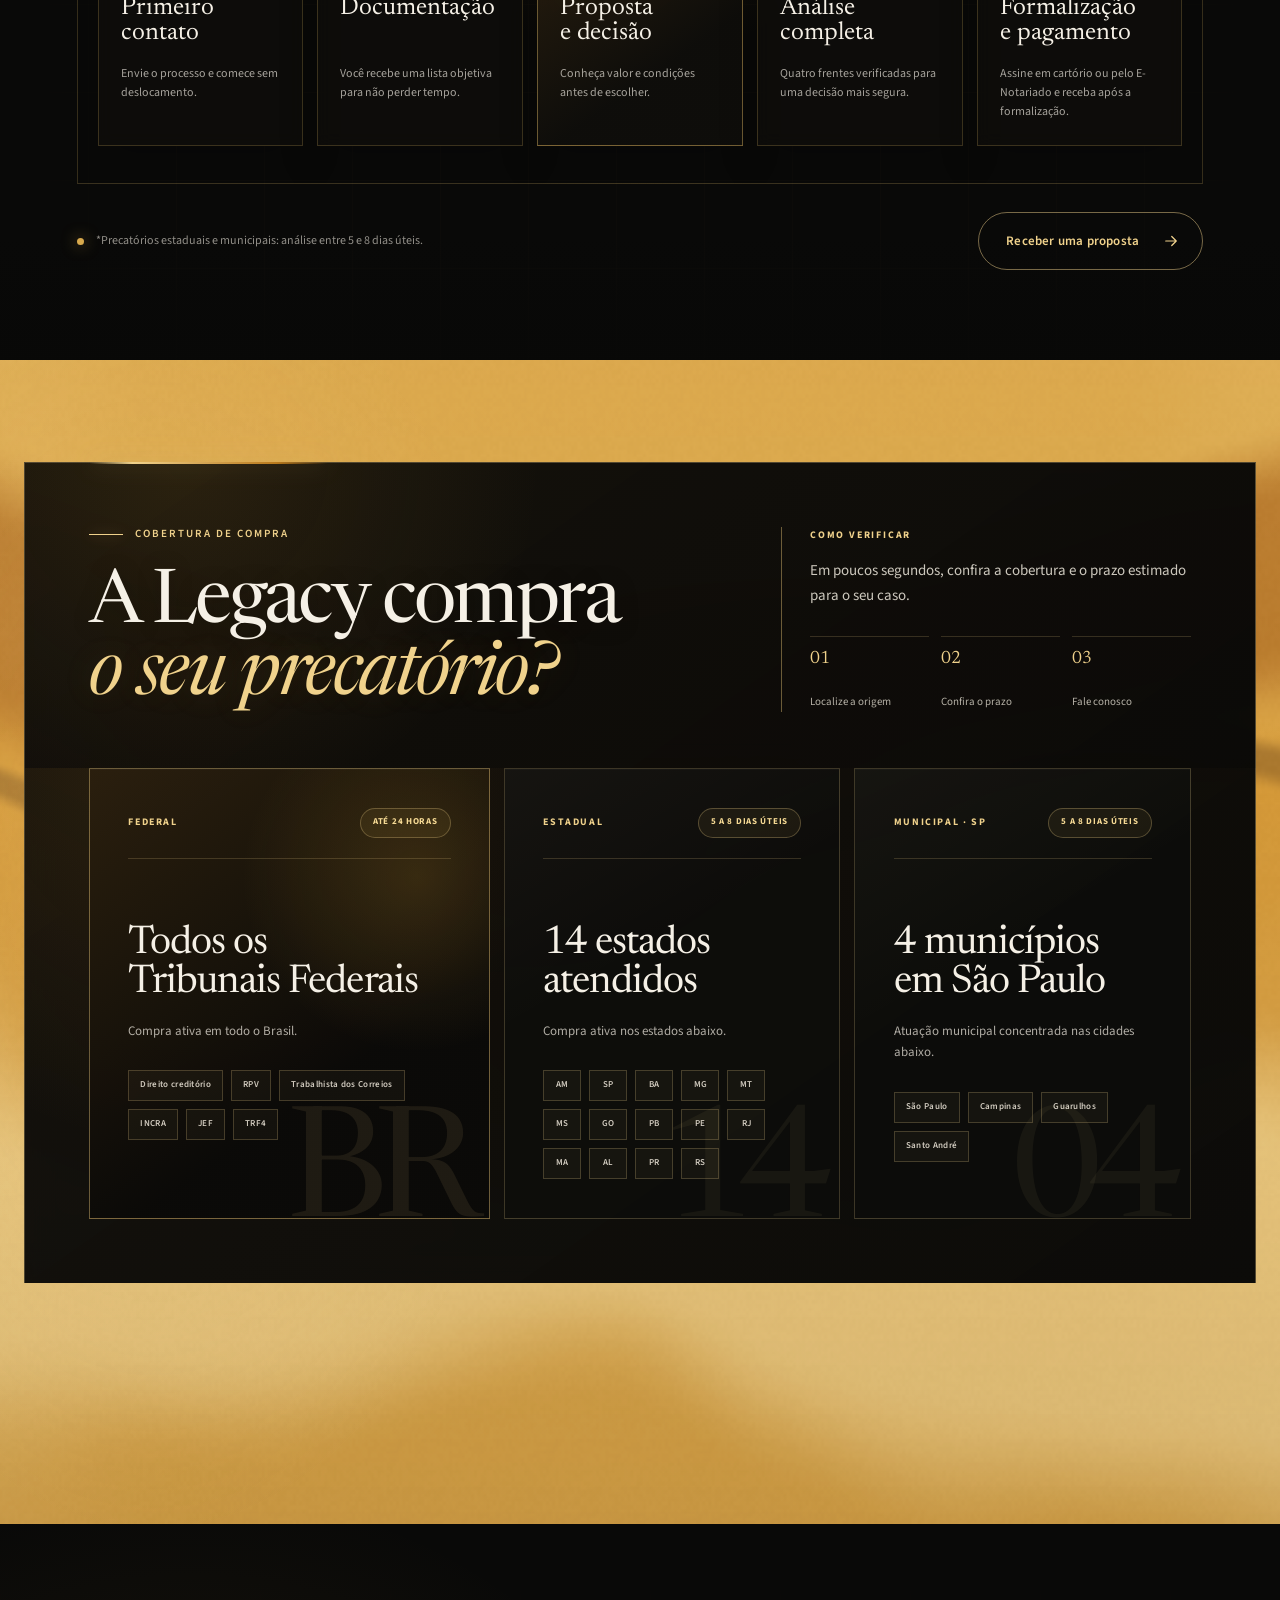
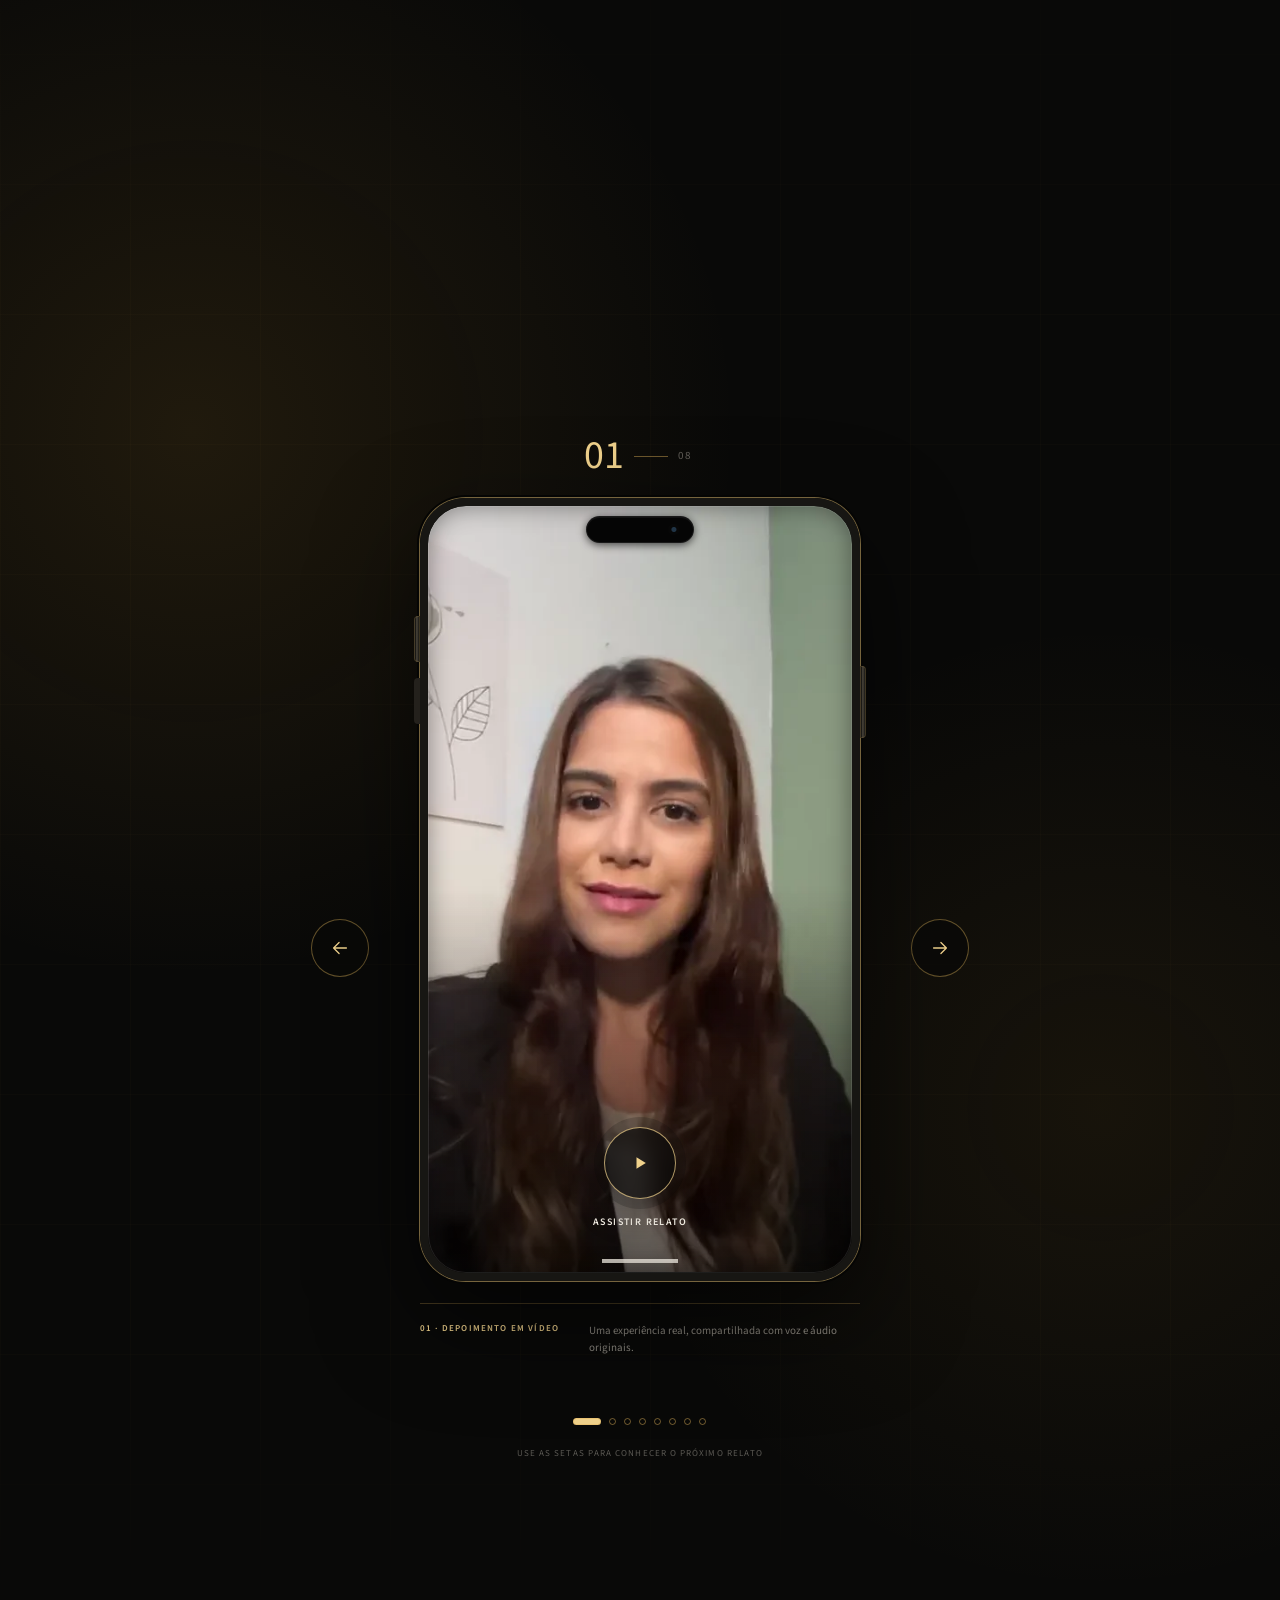
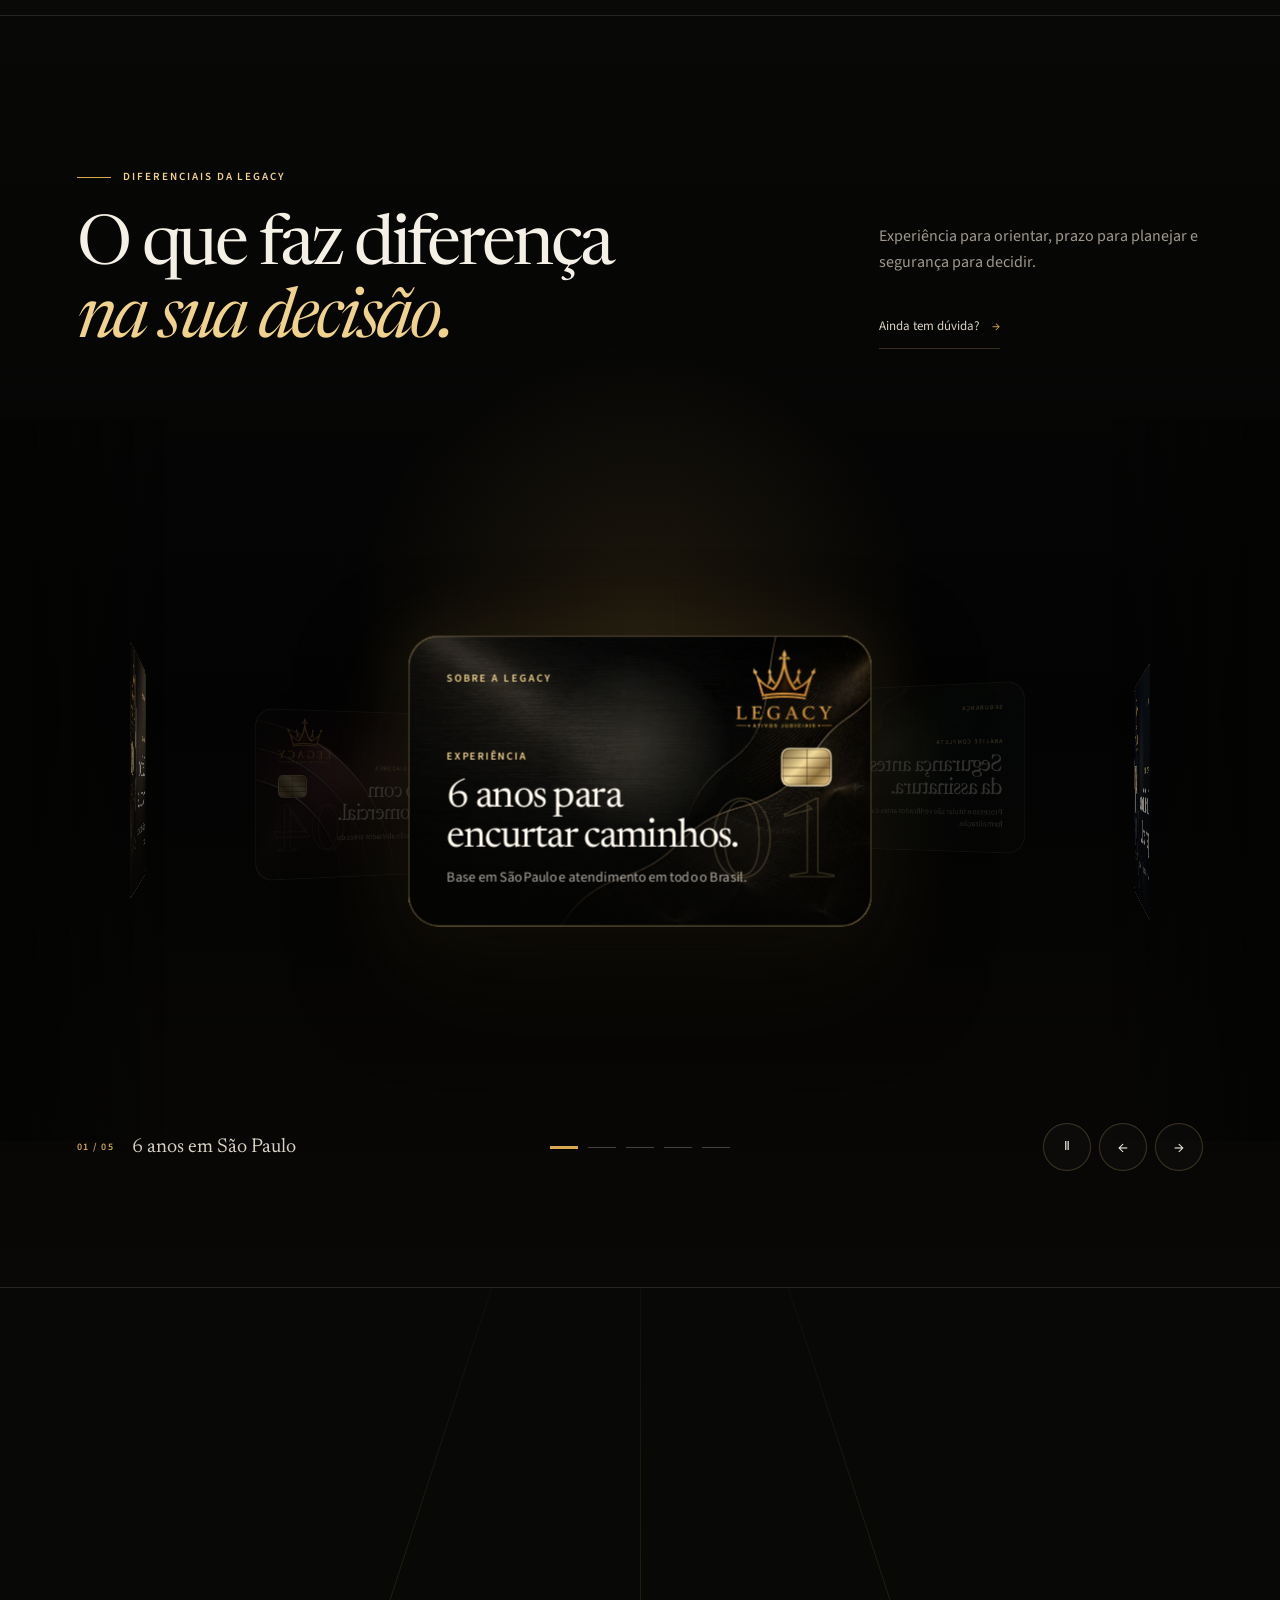
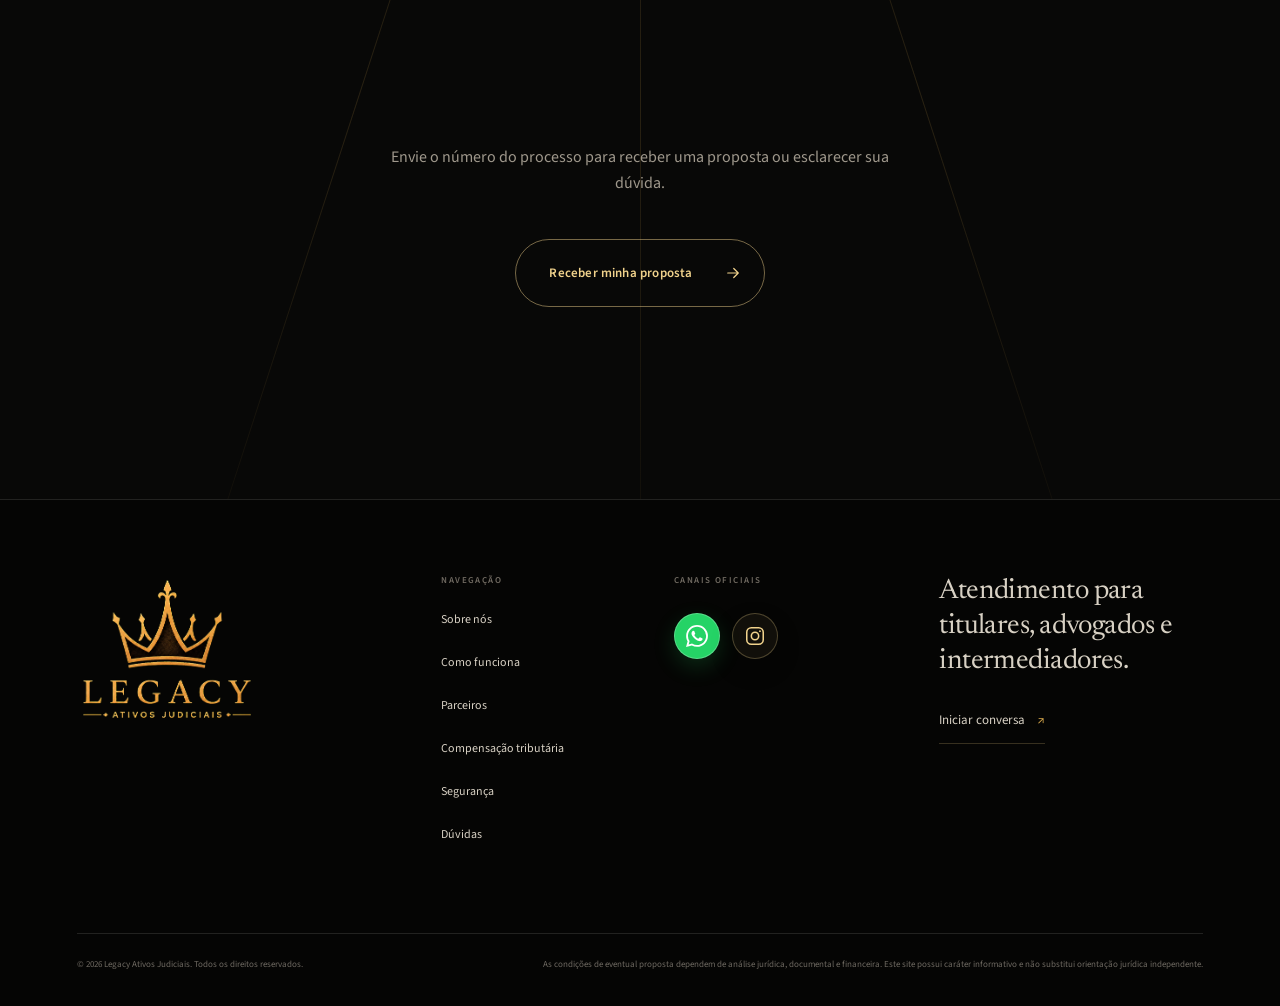
==== commit 84559650: "Corrige alinhamento do hero e critérios de análise" ====
--- a/index.html
+++ b/index.html
@@ -23,7 +23,7 @@
       rel="stylesheet"
     >
     <script>document.documentElement.classList.add('js');</script>
-    <link rel="stylesheet" href="styles.css?v=brand-copy-8">
+    <link rel="stylesheet" href="styles.css?v=heading-fix-9">
   </head>
   <body class="home-page">
     <a class="skip-link" href="#conteudo">Ir para o conteúdo</a>
--- a/styles.css
+++ b/styles.css
@@ -323,7 +323,7 @@
   margin: -.08em -.12em -.14em -.08em;
 }
 .hero h1 .line > span { display: block; }
-.hero h1 .accent { margin-left: clamp(30px, 5vw, 92px); color: var(--gold-light); font-style: italic; }
+.hero h1 .accent { margin-left: 0; color: var(--gold-light); font-style: italic; }
 
 .hero-lead {
   max-width: 620px;
@@ -809,7 +809,7 @@
   .hero { min-height: auto; }
   .hero-grid { min-height: 0; grid-template-columns: 1fr; padding-top: calc(var(--header-height) + 70px); padding-bottom: 210px; }
   .hero h1 { font-size: clamp(62px, 18vw, 94px); line-height: .87; }
-  .hero h1 .accent { margin-left: 8vw; }
+  .hero h1 .accent { margin-left: 0; }
   .hero-lead, .hero-actions, .hero-note { margin-left: 8vw; }
   .hero-lead { max-width: 560px; }
   .hero-actions { align-items: flex-start; flex-direction: column; gap: 16px; }
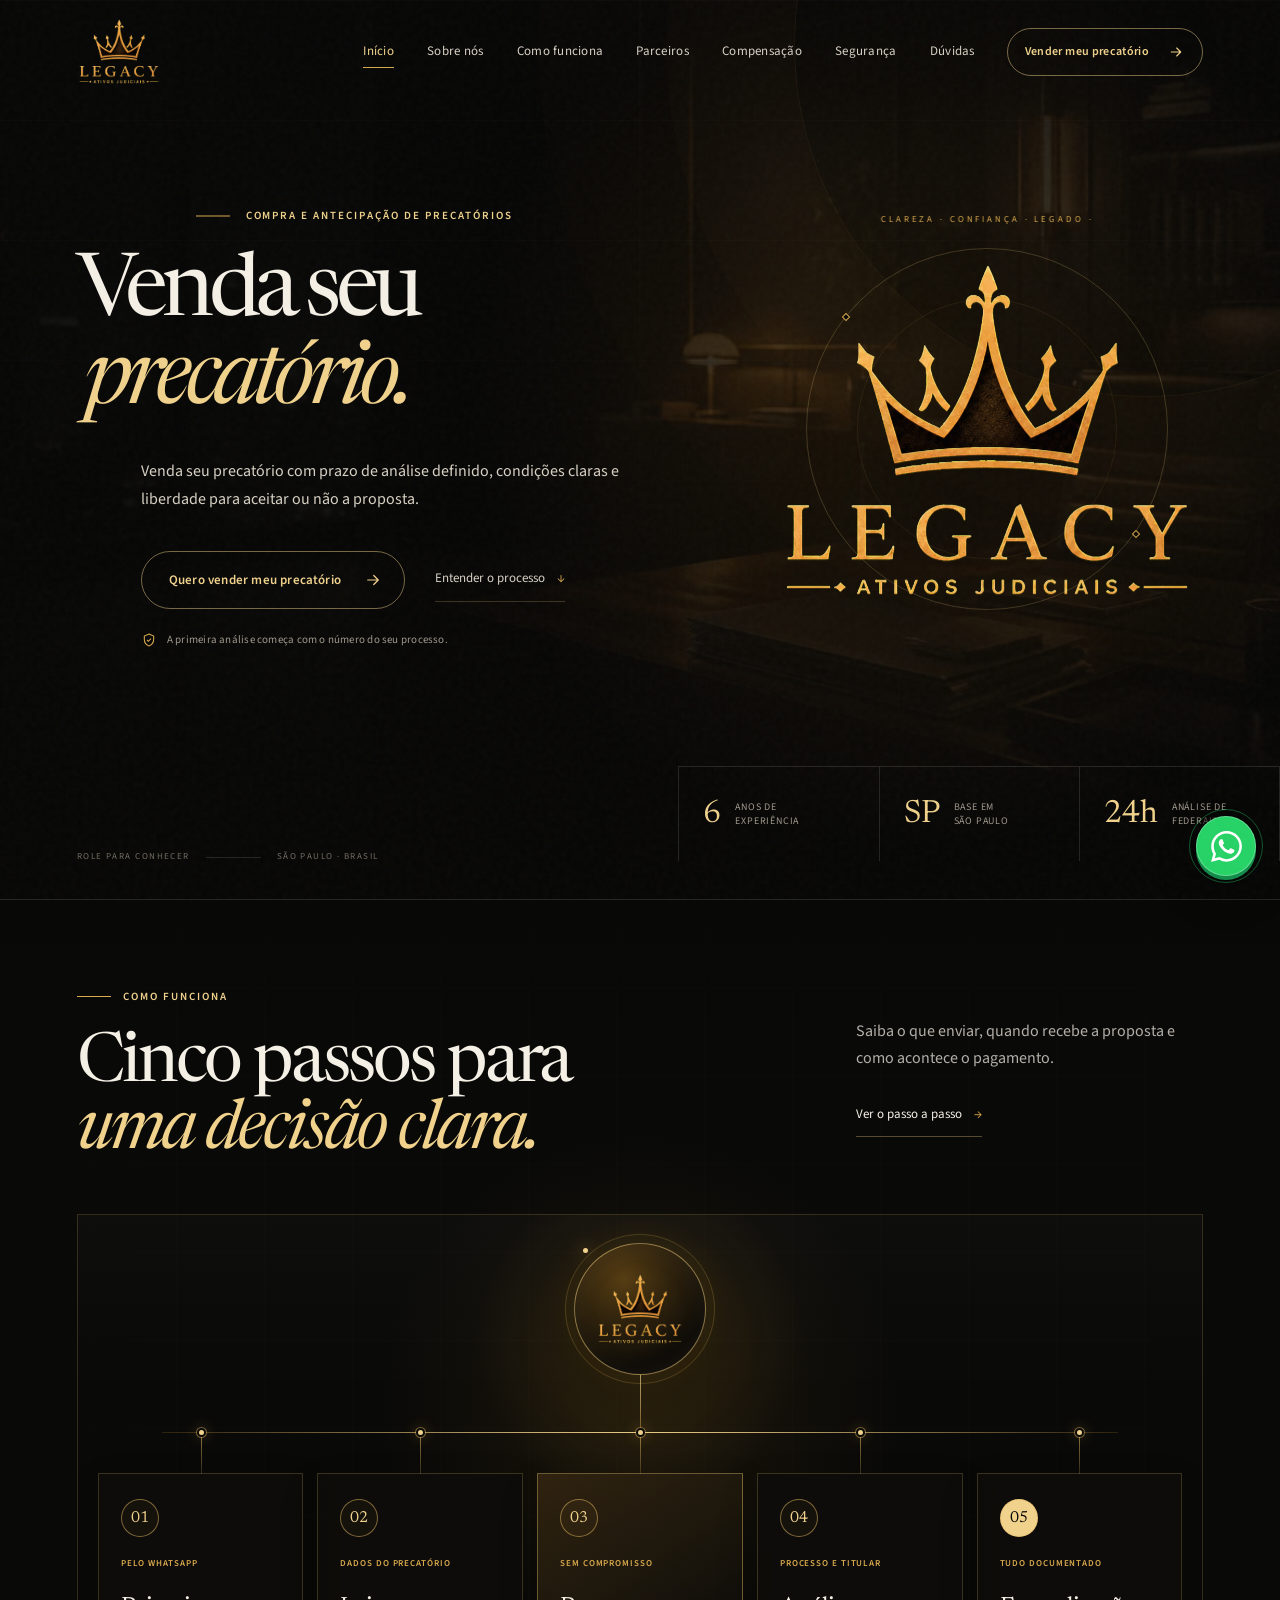
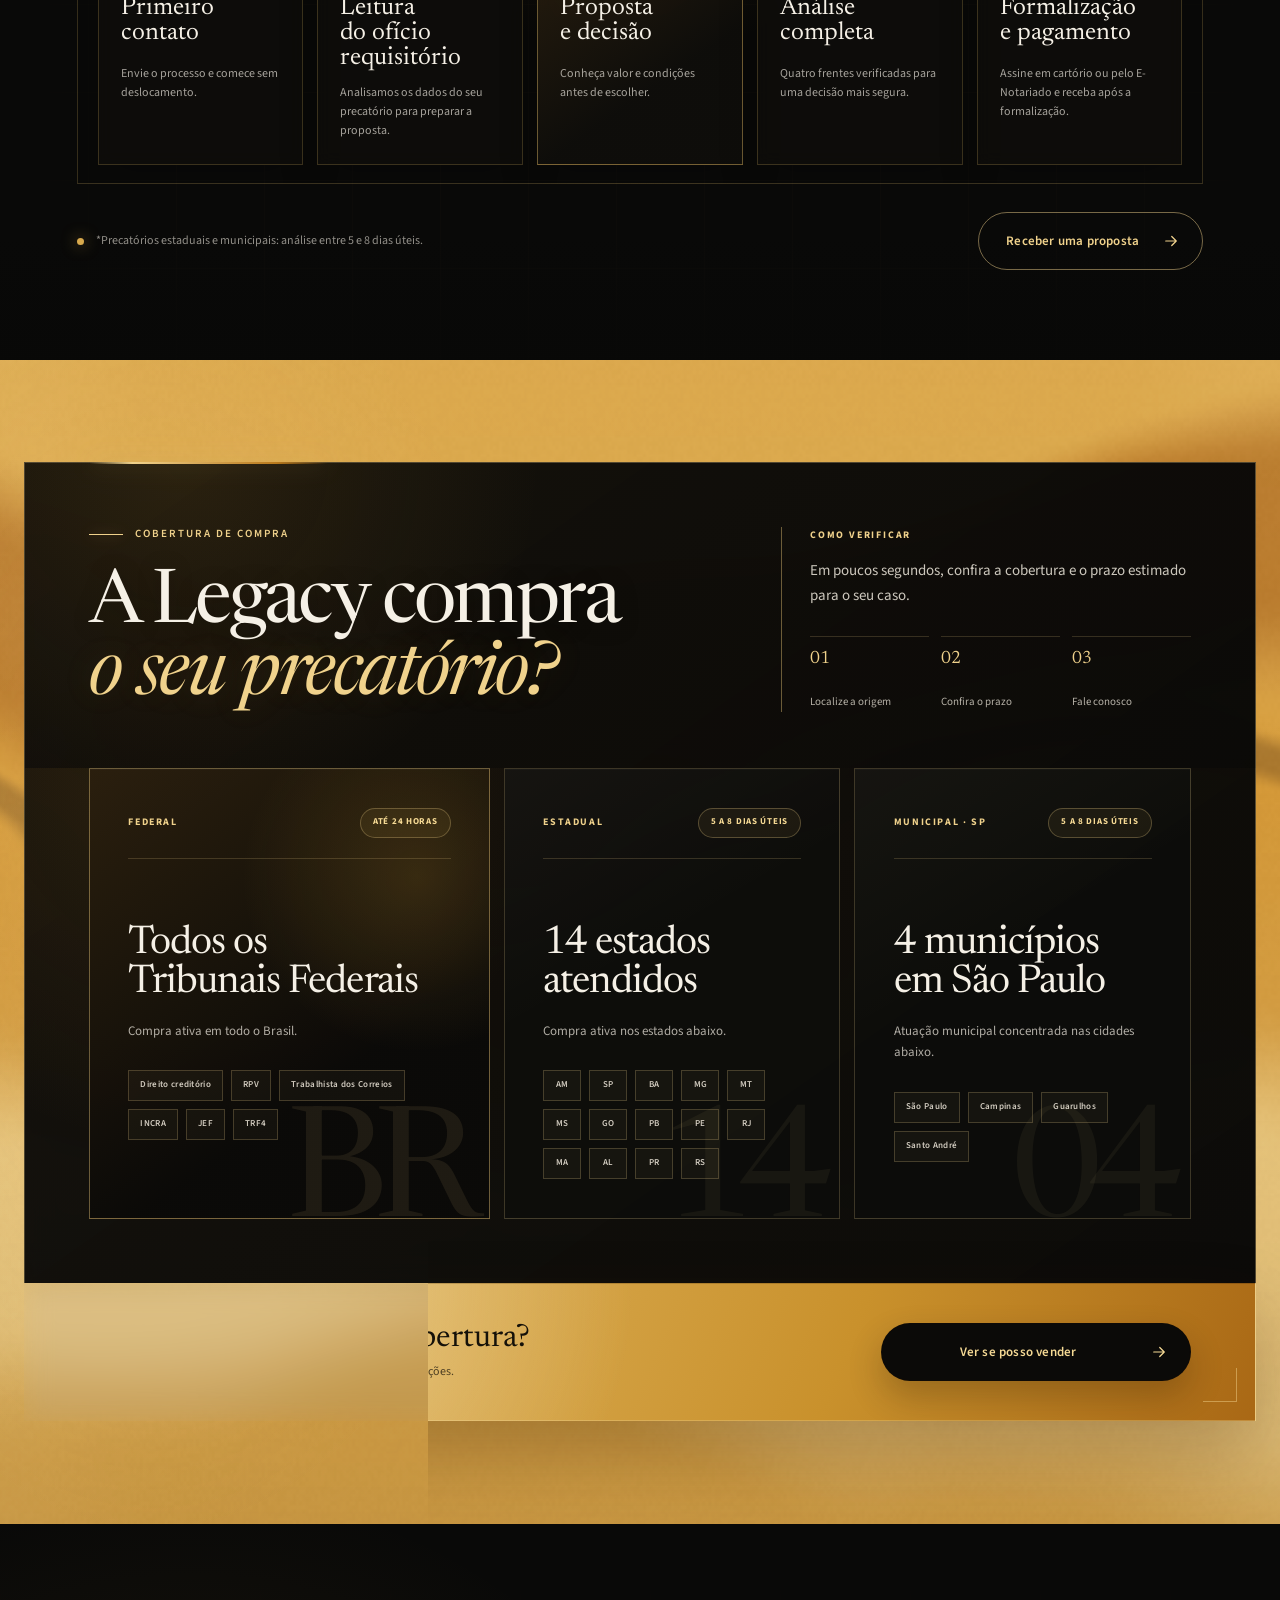
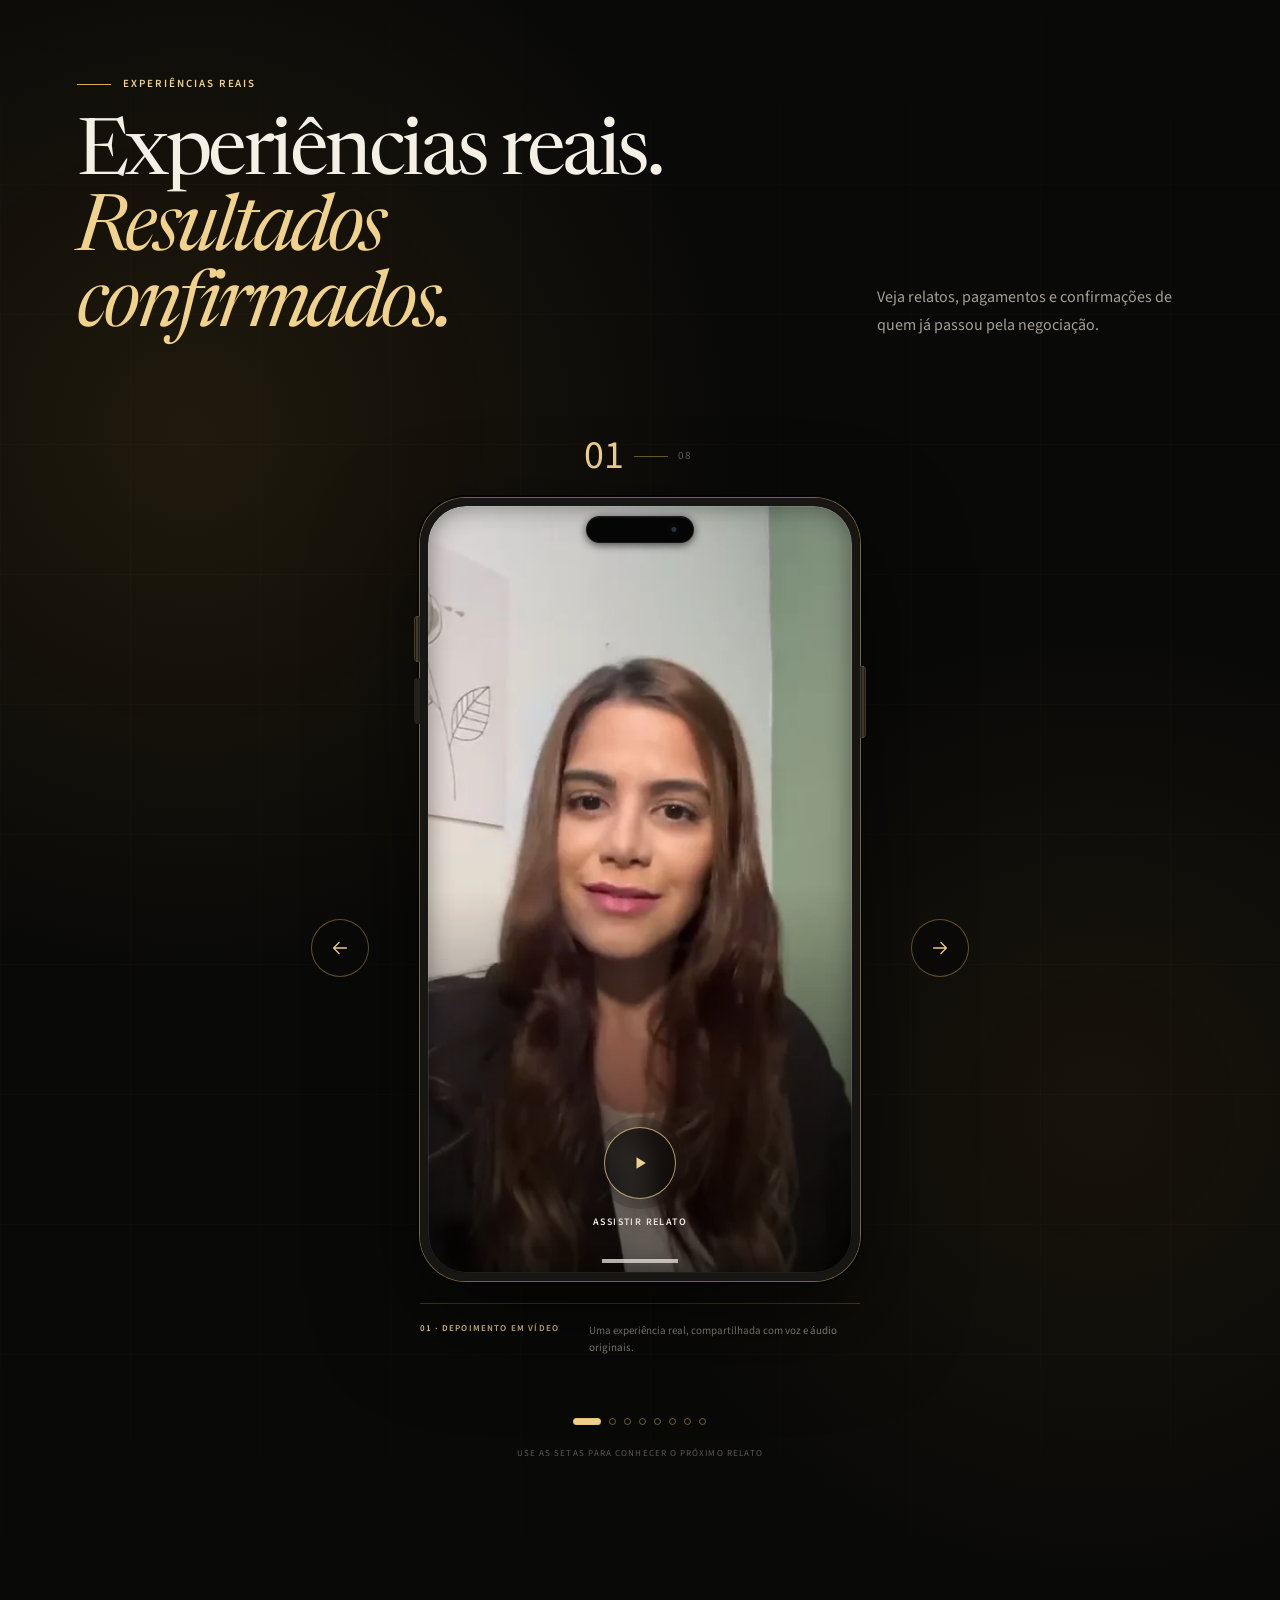
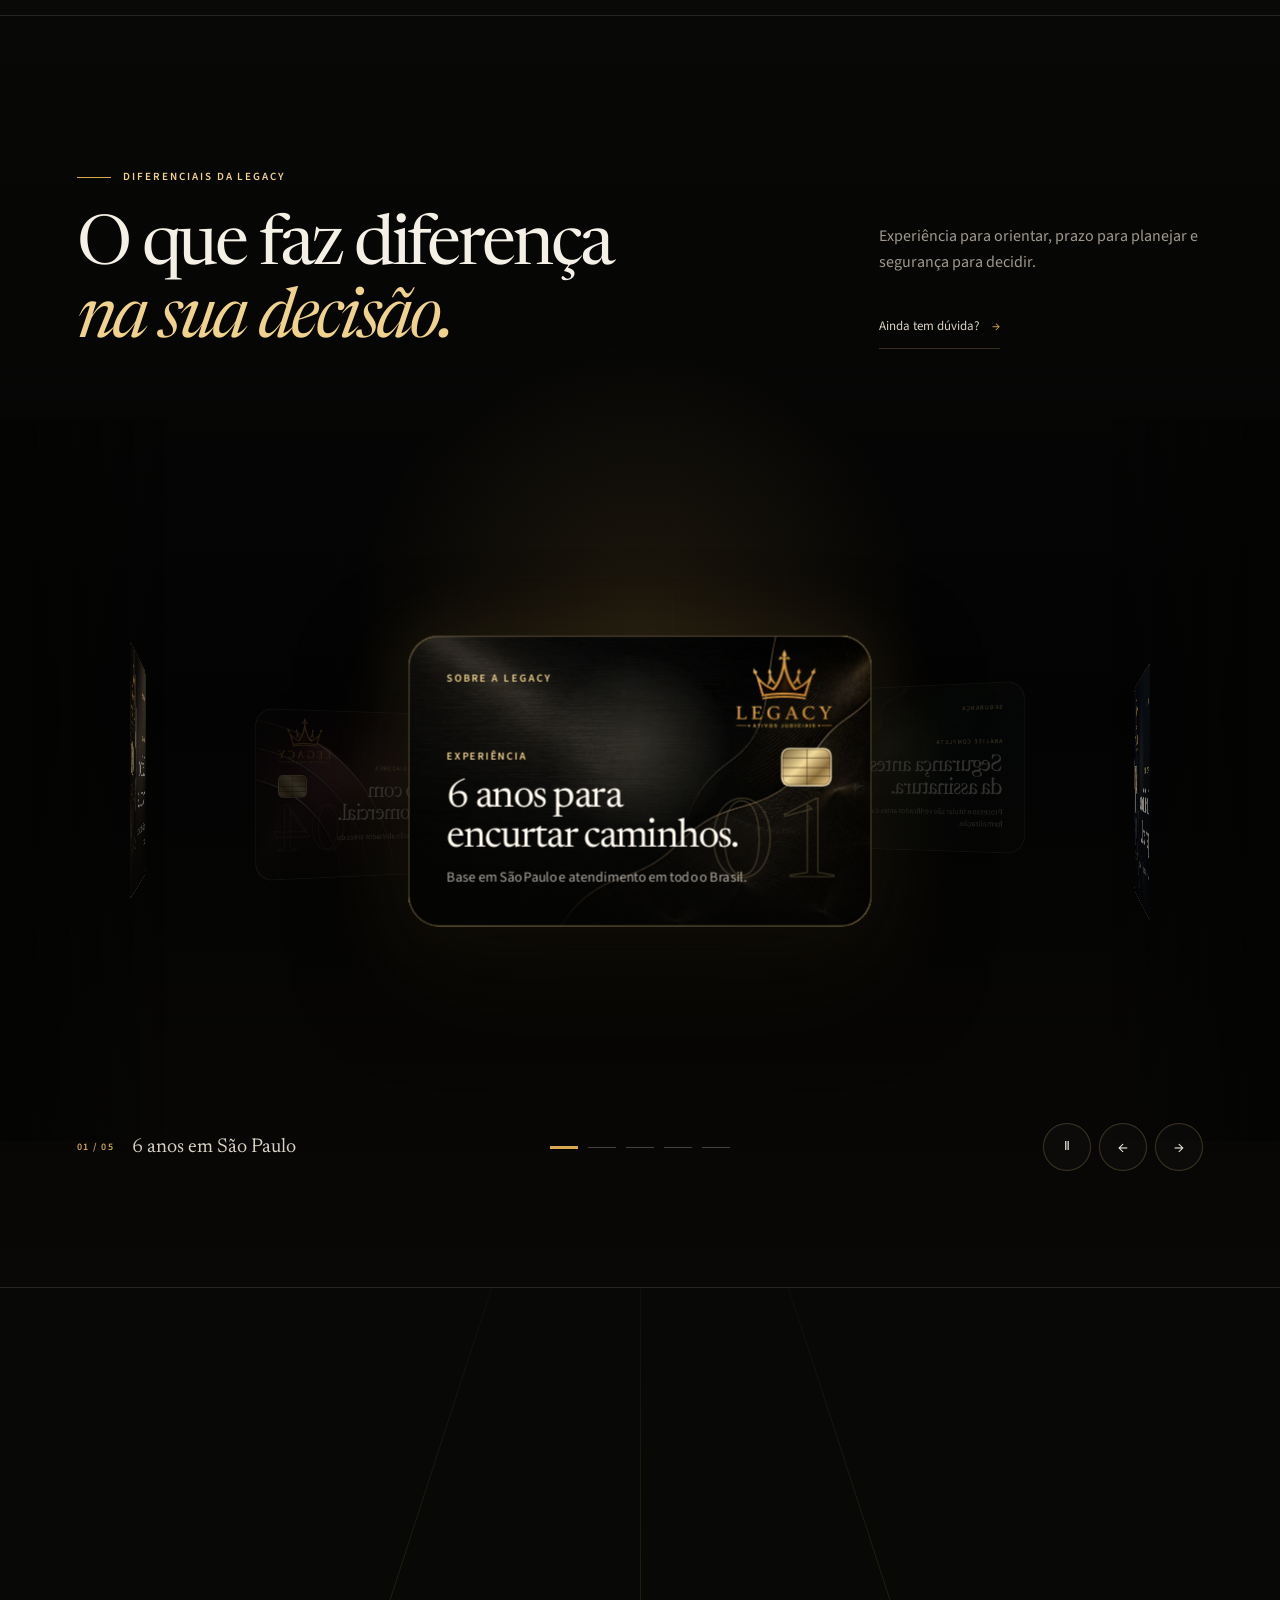
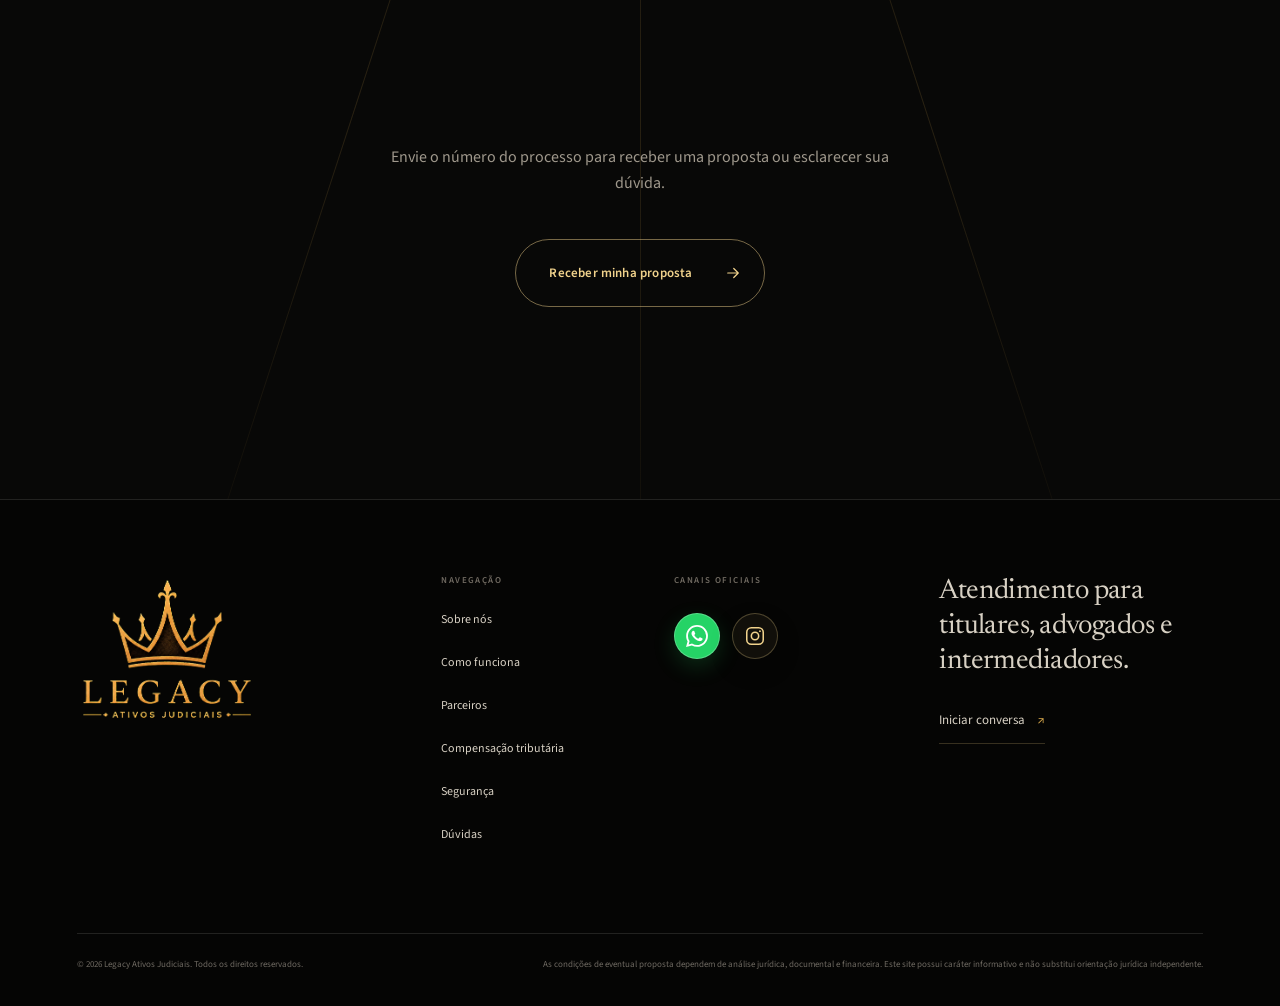
==== commit 7f1195d0: "Atualiza fluxo e apresentação do CEO" ====
--- a/index.html
+++ b/index.html
@@ -145,7 +145,7 @@
 
           <li class="process-map-node process-map-node-2" style="--node-order: 2">
             <span class="process-node-index">02</span>
-            <div><small>Somente o necessário</small><h3>Documentação</h3><p>Você recebe uma lista objetiva para não perder tempo.</p></div>
+            <div><small>Dados do precatório</small><h3>Leitura do ofício requisitório</h3><p>Analisamos os dados do seu precatório para preparar a proposta.</p></div>
           </li>
 
           <li class="process-map-node process-map-node-3" style="--node-order: 3">
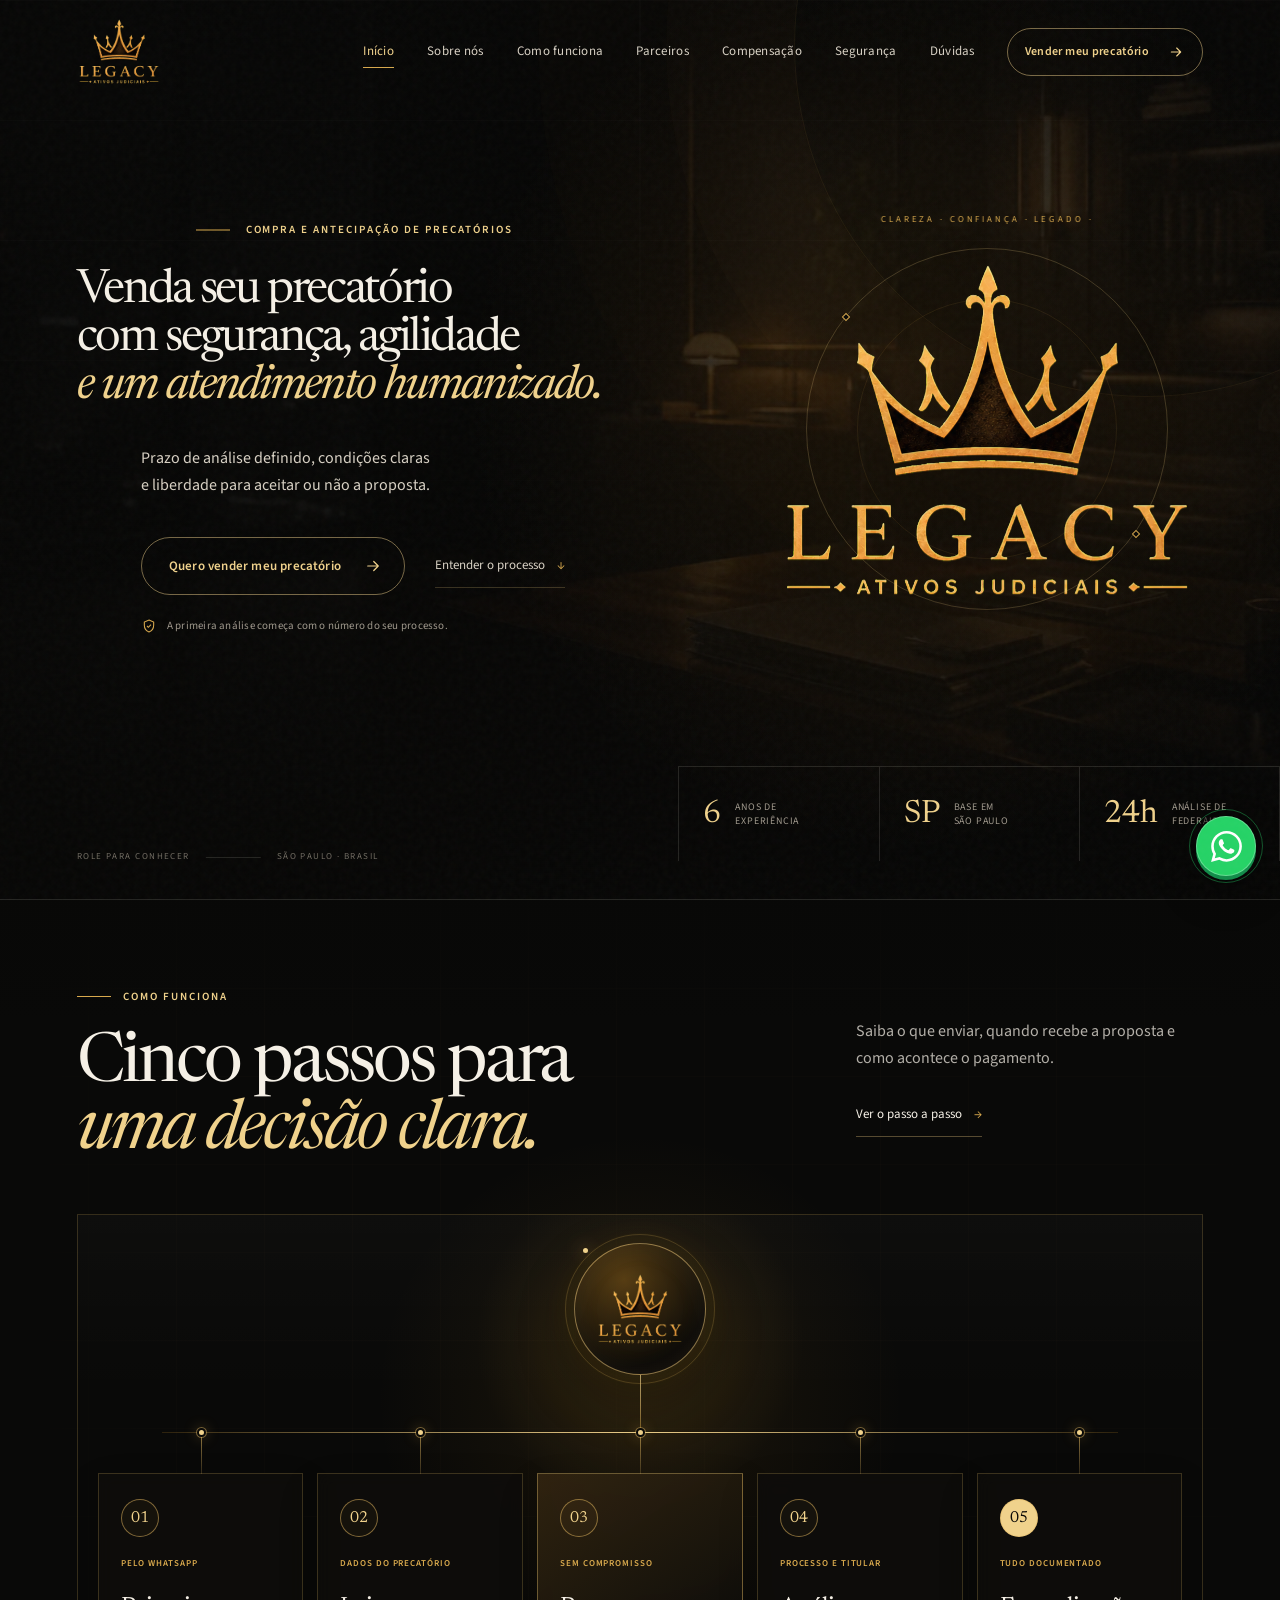
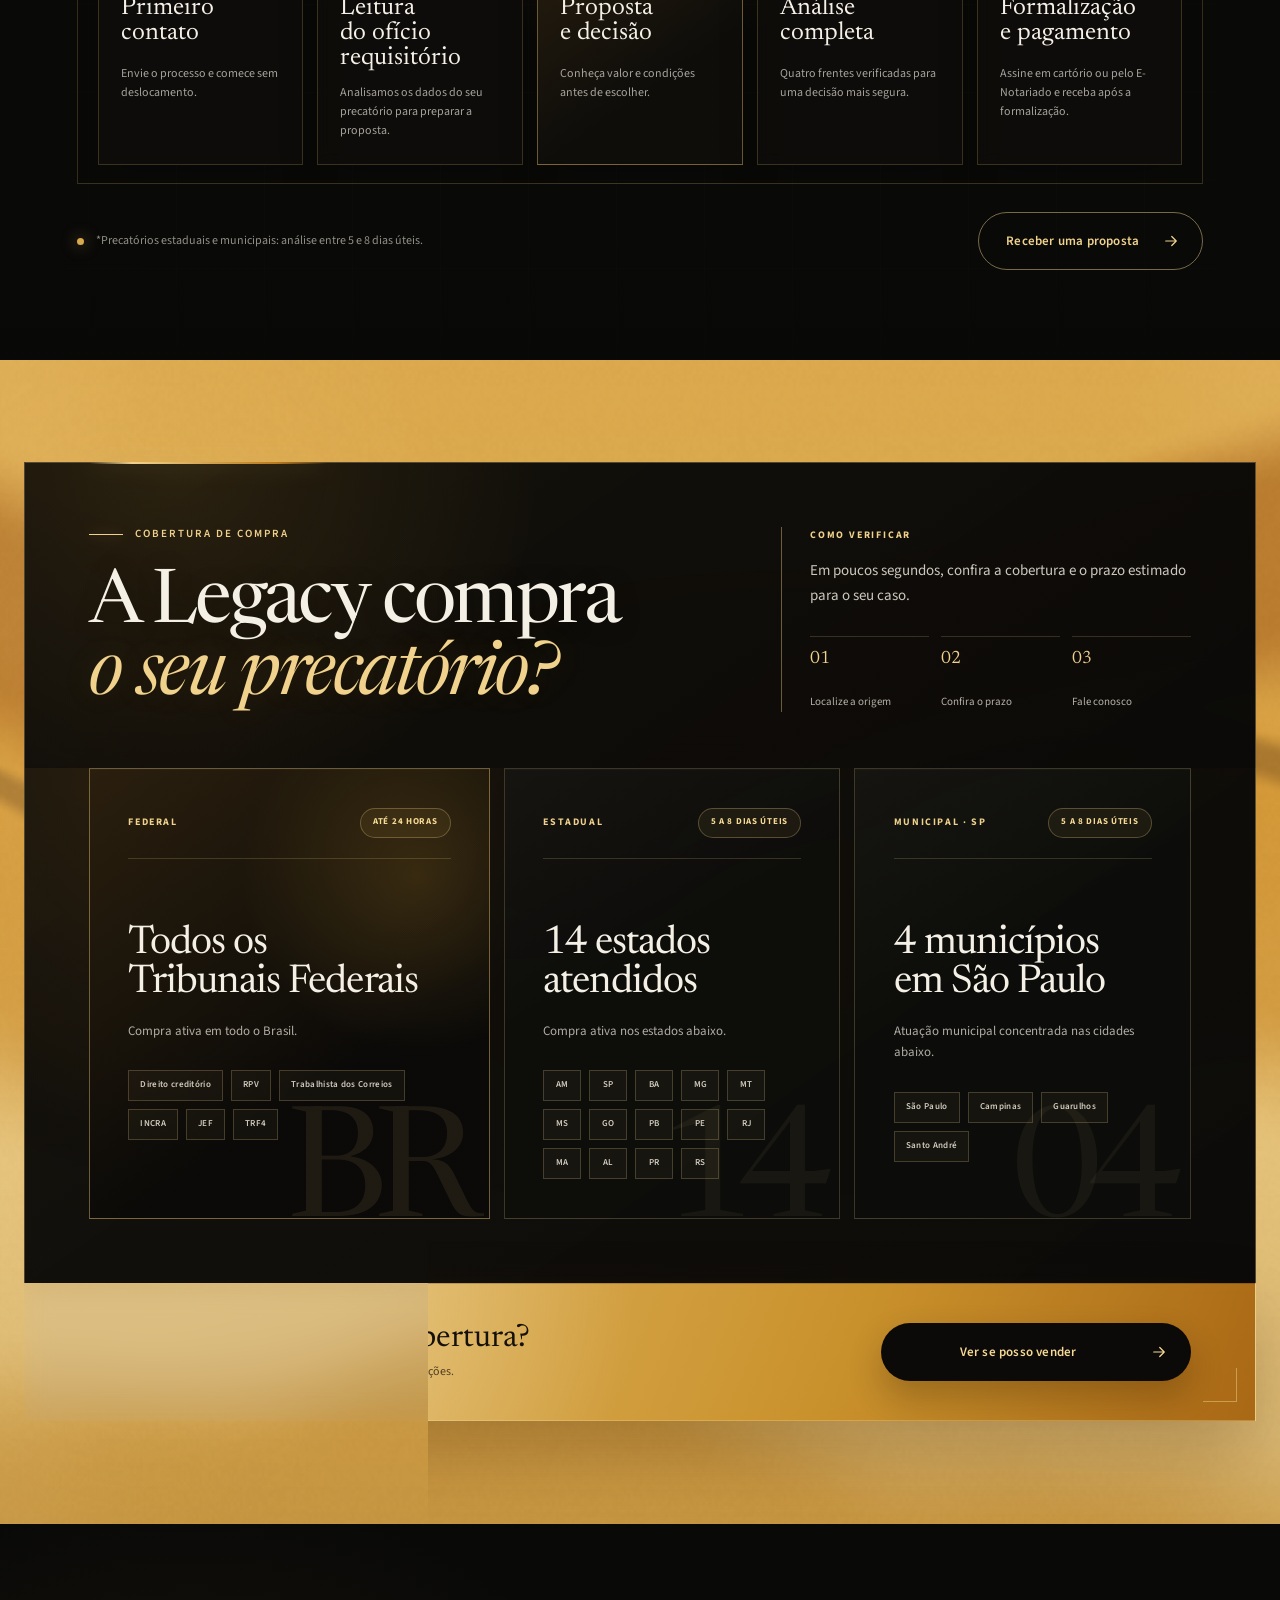
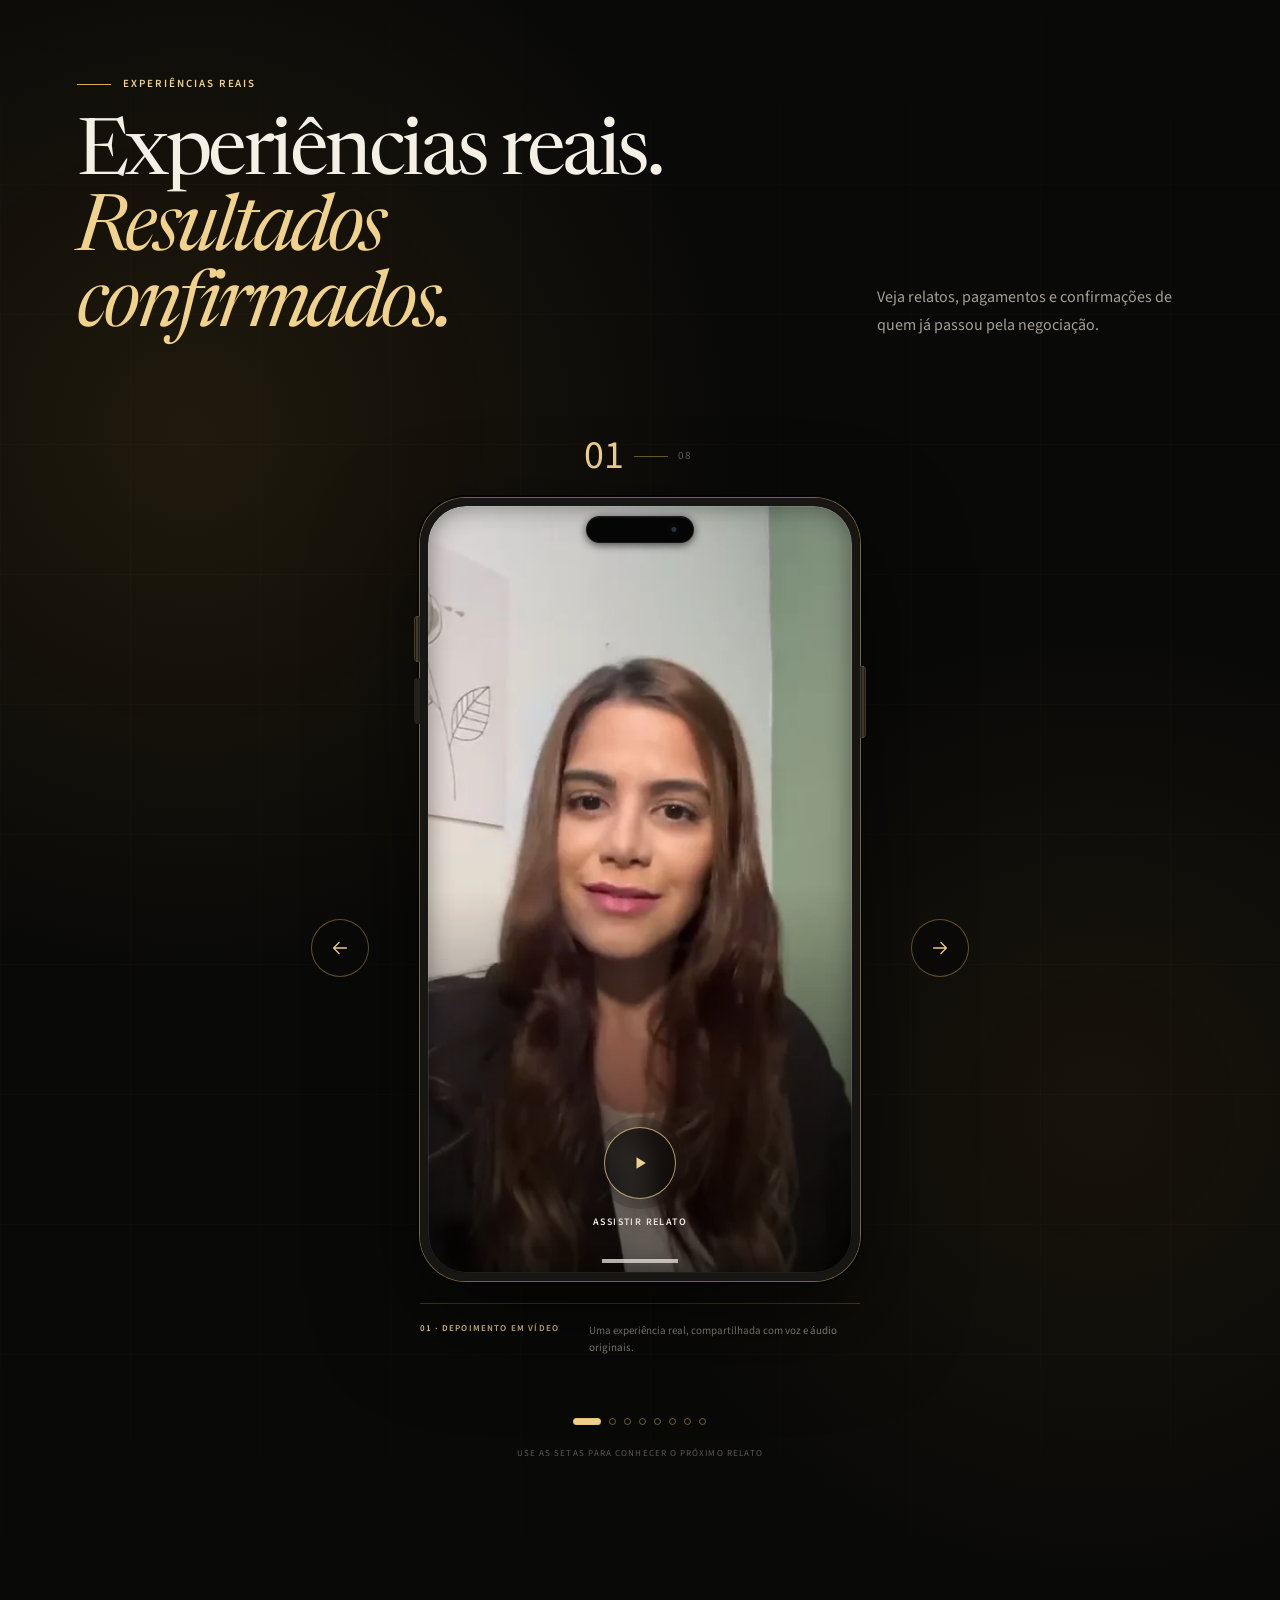
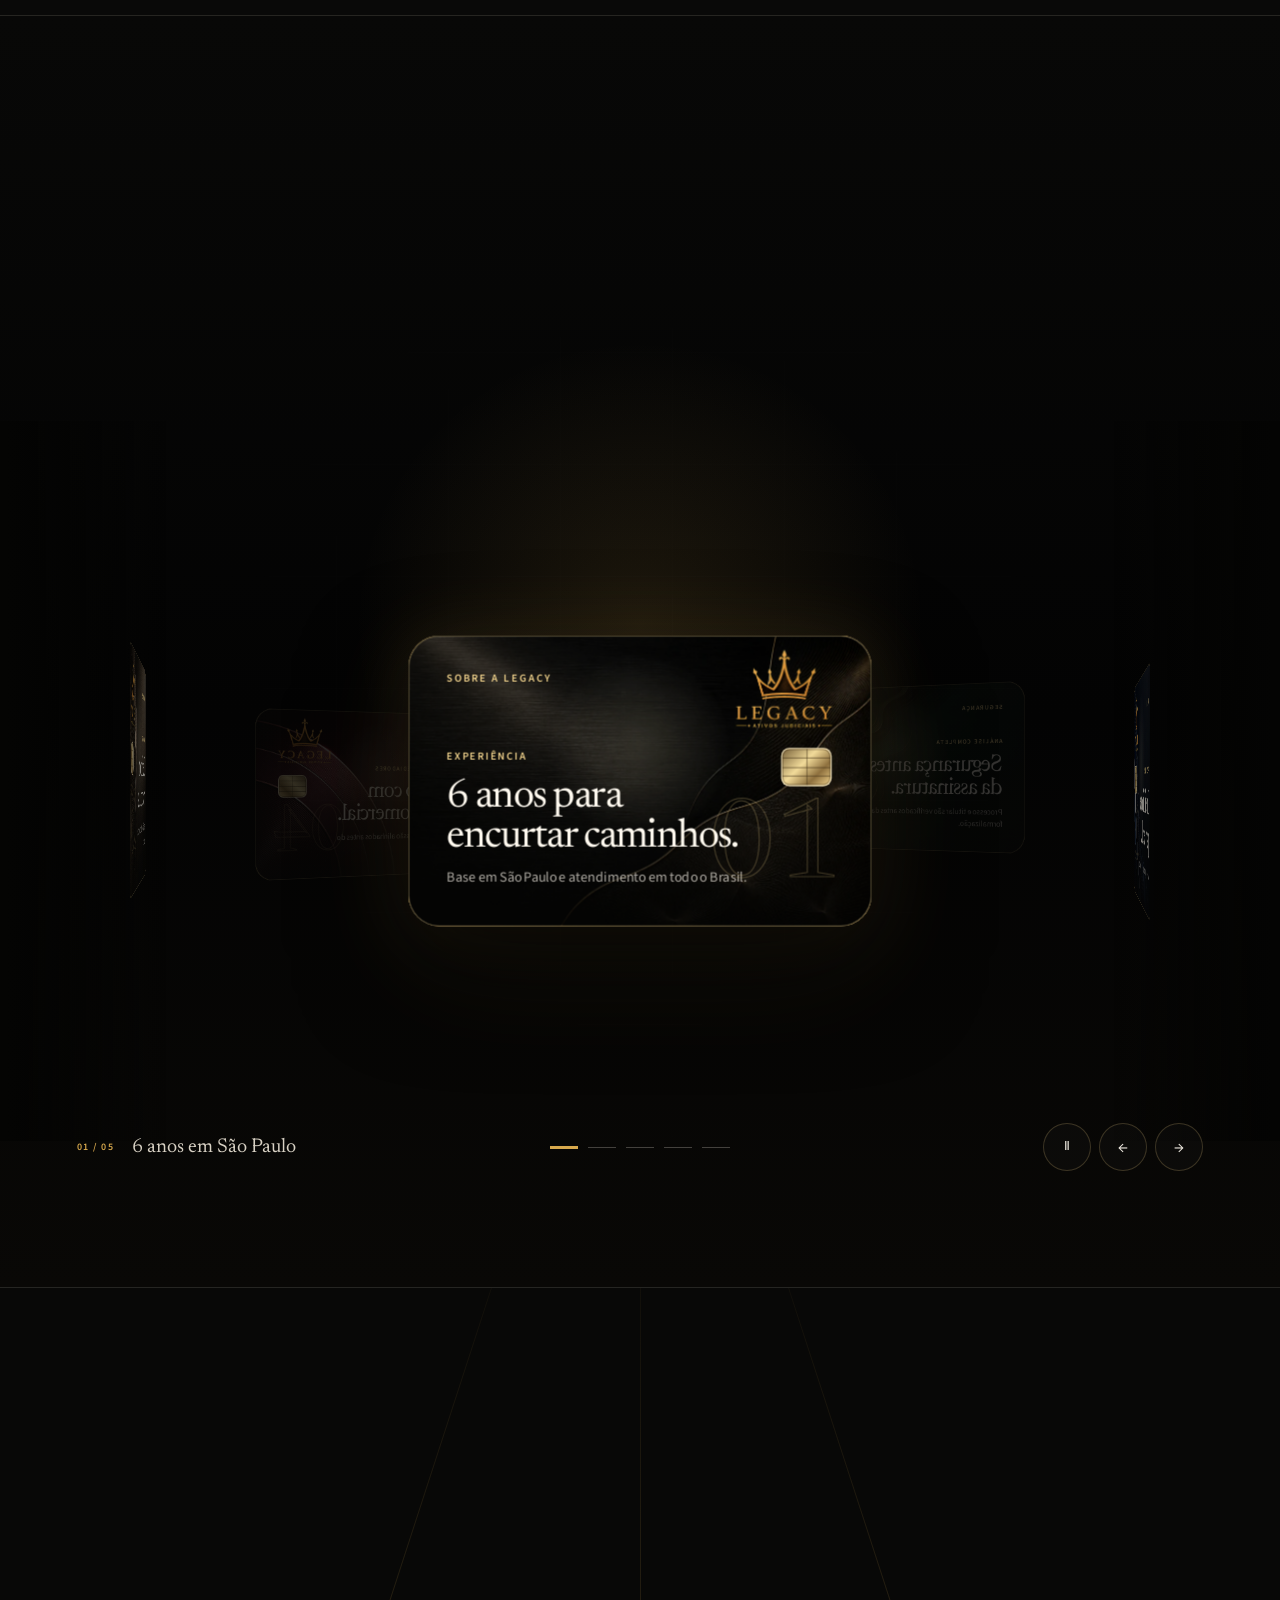
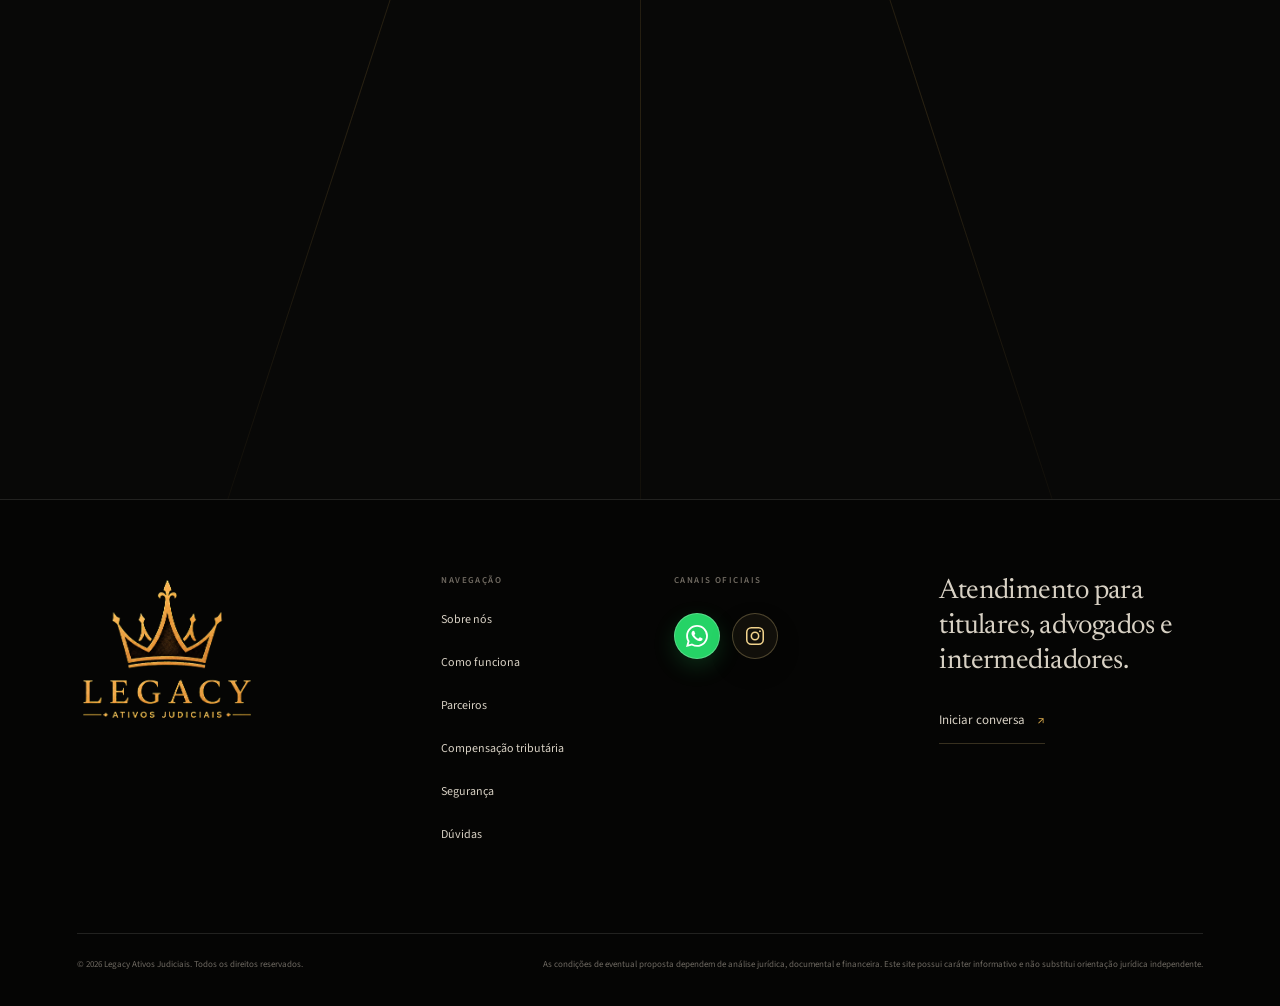
==== commit a44bbee7: "Reescreve a manchete da home e encurta a jornada de parceiros Home: a manchete passa a carregar a pr" ====
--- a/index.html
+++ b/index.html
@@ -23,7 +23,7 @@
       rel="stylesheet"
     >
     <script>document.documentElement.classList.add('js');</script>
-    <link rel="stylesheet" href="styles.css?v=heading-fix-9">
+    <link rel="stylesheet" href="styles.css?v=linkedin-11">
   </head>
   <body class="home-page">
     <a class="skip-link" href="#conteudo">Ir para o conteúdo</a>
@@ -79,10 +79,11 @@
           <div class="hero-copy">
             <p class="eyebrow hero-eyebrow"><span></span> Compra e antecipação de precatórios</p>
             <h1 id="hero-title">
-              <span class="line"><span>Venda seu</span></span>
-              <span class="line accent"><span>precatório.</span></span>
+              <span class="line"><span>Venda seu precatório</span></span>
+              <span class="line"><span>com segurança, agilidade</span></span>
+              <span class="line accent"><span>e um atendimento humanizado.</span></span>
             </h1>
-            <p class="hero-lead">Venda seu precatório com prazo de análise definido, condições claras e liberdade para aceitar ou não a proposta.</p>
+            <p class="hero-lead">Prazo de análise definido, condições claras e liberdade para aceitar ou não a proposta.</p>
             <div class="hero-actions">
               <a class="button button-primary magnetic" data-magnetic href="https://wa.me/5511948179546?text=Ol%C3%A1%2C%20quero%20receber%20uma%20proposta%20para%20vender%20meu%20precat%C3%B3rio." target="_blank" rel="noopener noreferrer">
                 <span>Quero vender meu precatório</span>
@@ -104,9 +105,9 @@
           </div>
 
           <aside class="hero-ledger" aria-label="Experiência, localização e prazo">
-            <div><strong>6</strong><span>anos de<br>experiência</span></div>
-            <div><strong>SP</strong><span>base em<br>São Paulo</span></div>
-            <div><strong>24h</strong><span>análise de<br>federais</span></div>
+            <div><strong>6</strong><span>anos de <br> experiência</span></div>
+            <div><strong>SP</strong><span>base em <br> São Paulo</span></div>
+            <div><strong>24h</strong><span>análise de <br> federais</span></div>
           </aside>
         </div>
 
--- a/styles.css
+++ b/styles.css
@@ -1239,6 +1239,10 @@
 .editorial-body .about-signature span { color: #85765f; font-size: 12px; letter-spacing: .06em; }
 .split-heading { display: grid; grid-template-columns: 1.35fr .65fr; gap: clamp(50px, 10vw, 150px); align-items: end; margin-bottom: 72px; }
 .split-heading > p { max-width: 490px; margin-bottom: 8px; color: var(--muted); }
+.ceo-profile { max-width: 490px; margin-bottom: 8px; }
+.ceo-profile p { margin: 0; color: var(--muted); line-height: 1.65; }
+.ceo-profile .text-link { margin-top: 18px; }
+.ceo-profile .text-link svg { width: 17px; height: 17px; fill: none; stroke: currentColor; stroke-linecap: round; stroke-linejoin: round; stroke-width: 1.7; }
 .dark-heading > p { color: #675f54; }
 
 /* About sections */
@@ -5545,3 +5549,30 @@
   .tax-process-list h3,
   .tax-document-list h3 { font-size: 28px; }
 }
+
+/* =========================================================
+   HOME HERO · MANCHETE EM TRÊS LINHAS
+   A frase mais longa pede corpo menor para caber em uma
+   linha só por vez, sem sobra na coluna de texto.
+   ========================================================= */
+.hero h1 {
+  max-width: 100%;
+  font-size: clamp(34px, 3.7vw, 58px);
+  line-height: .96;
+  letter-spacing: -.05em;
+}
+.hero h1 .line { padding: .06em .1em .12em .06em; margin: -.06em -.1em -.12em -.06em; }
+.js.ready .hero h1 .line:nth-child(3) > span { transition-delay: 200ms; }
+/* Duas linhas equilibradas em vez de uma última linha com duas palavras. */
+.hero-lead { max-width: 560px; text-wrap: balance; }
+
+@media (max-width: 820px) {
+  /* No celular a manchete vira uma frase corrida: o navegador
+     equilibra as quebras em vez de herdar as três linhas fixas. */
+  .hero h1 { font-size: clamp(32px, 9.6vw, 46px); line-height: 1.04; letter-spacing: -.042em; }
+  .hero h1 .line,
+  .hero h1 .line > span { display: inline; padding: 0; margin: 0; }
+  .hero h1 .accent { font-size: 1em; }
+  .js.ready .hero h1 .line:nth-child(2) > span,
+  .js.ready .hero h1 .line:nth-child(3) > span { transition-delay: 0ms; }
+}
